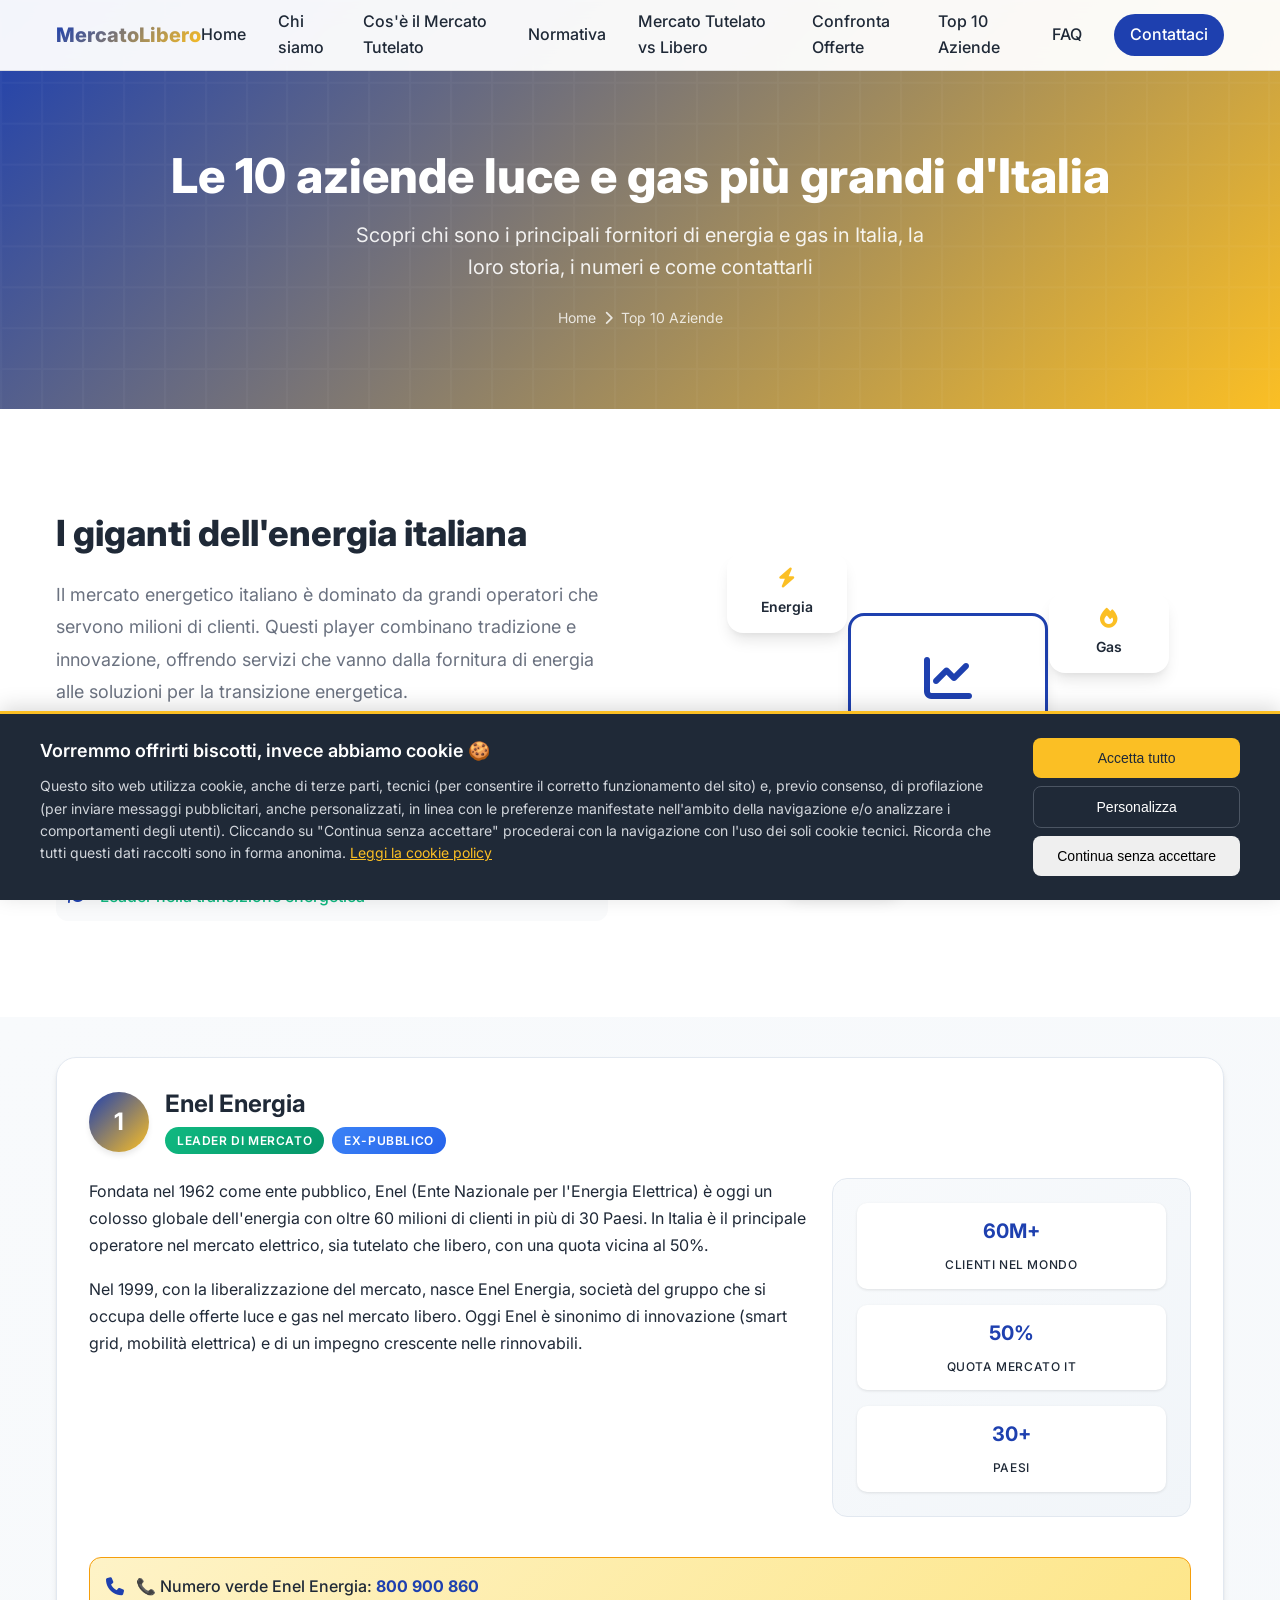
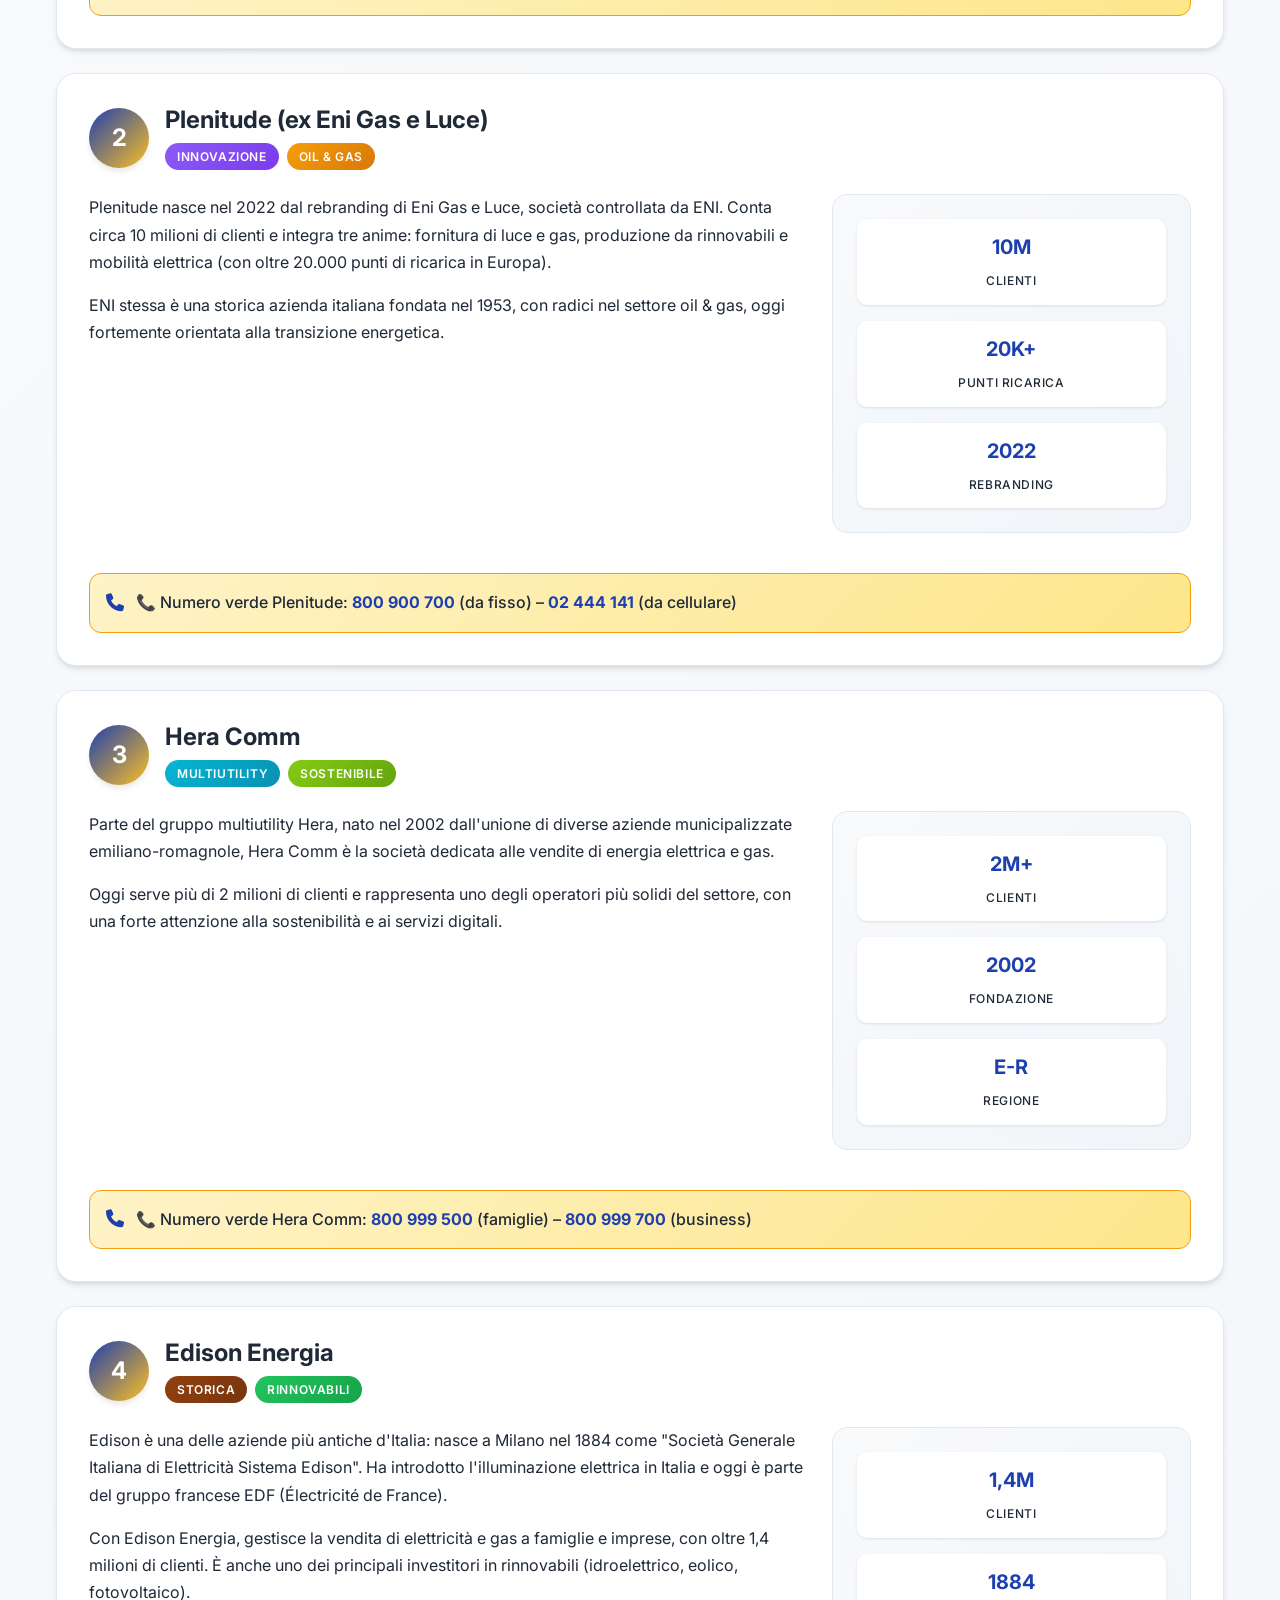
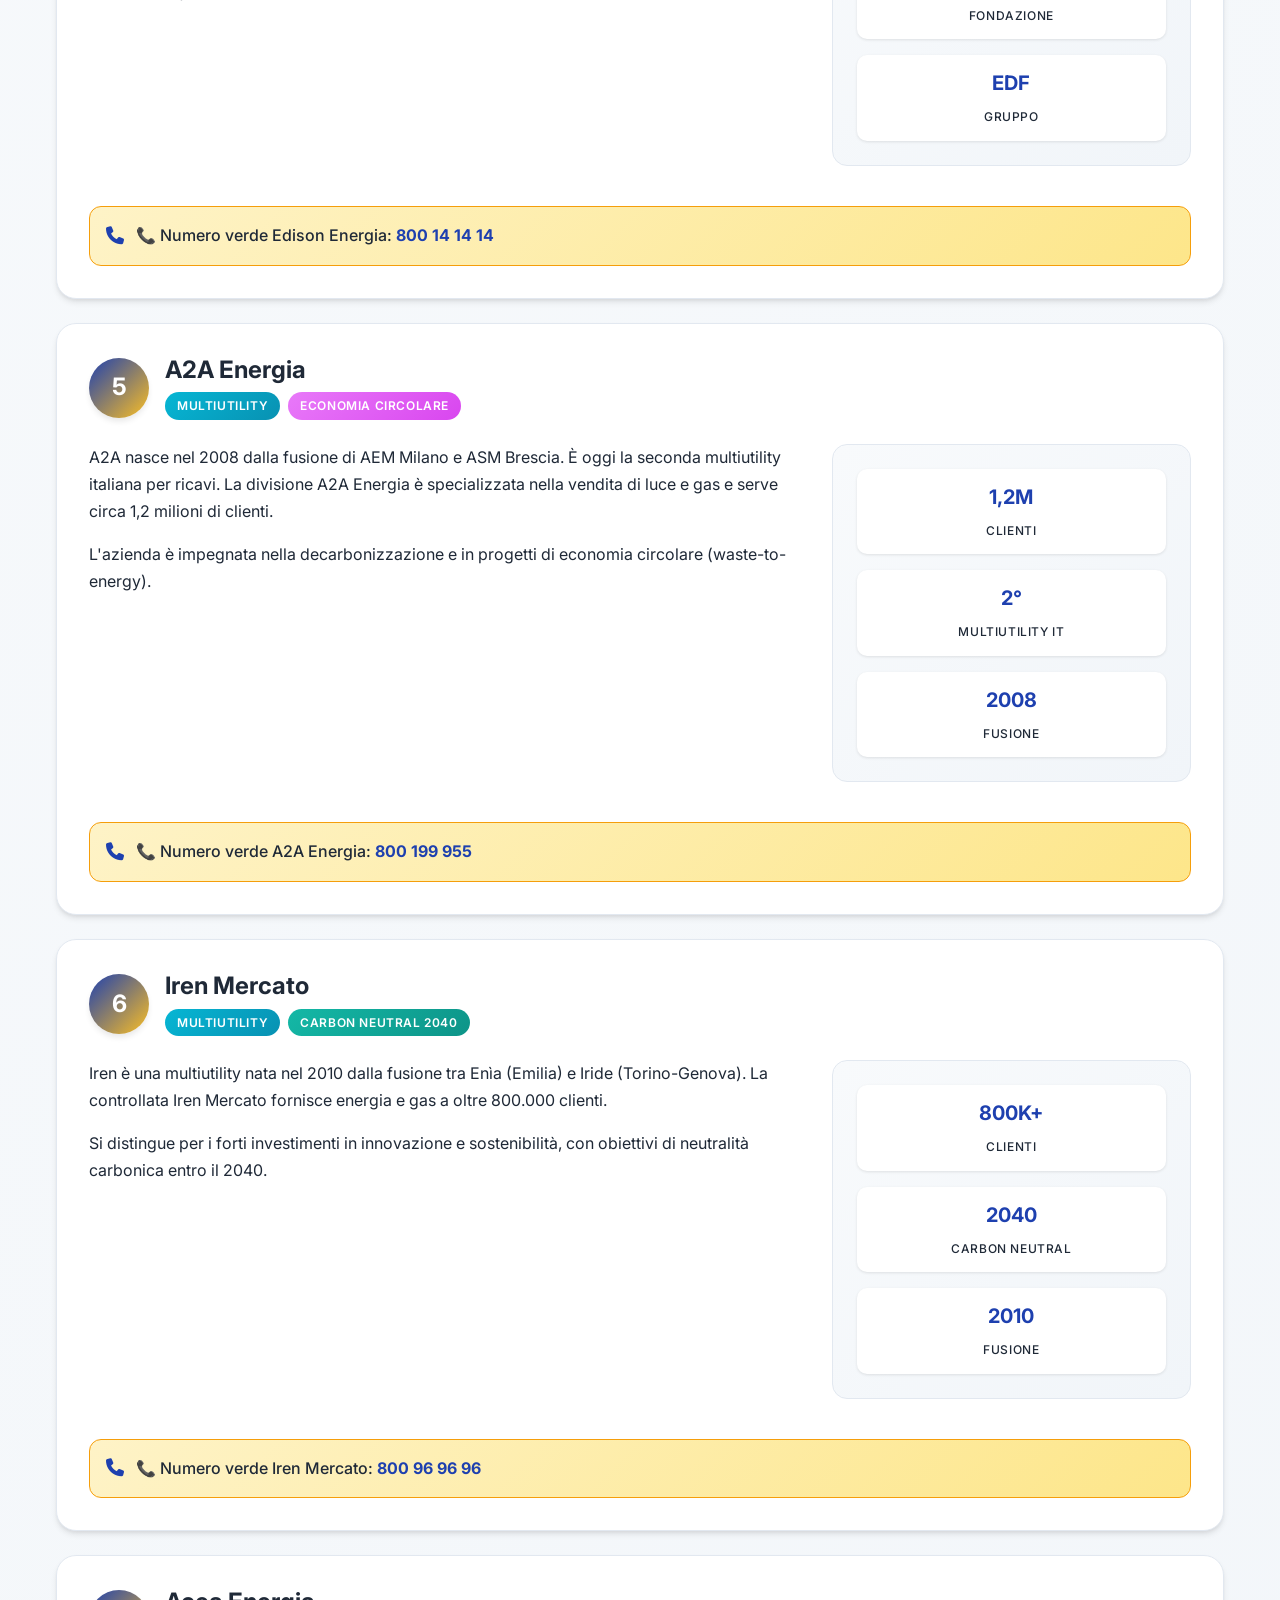
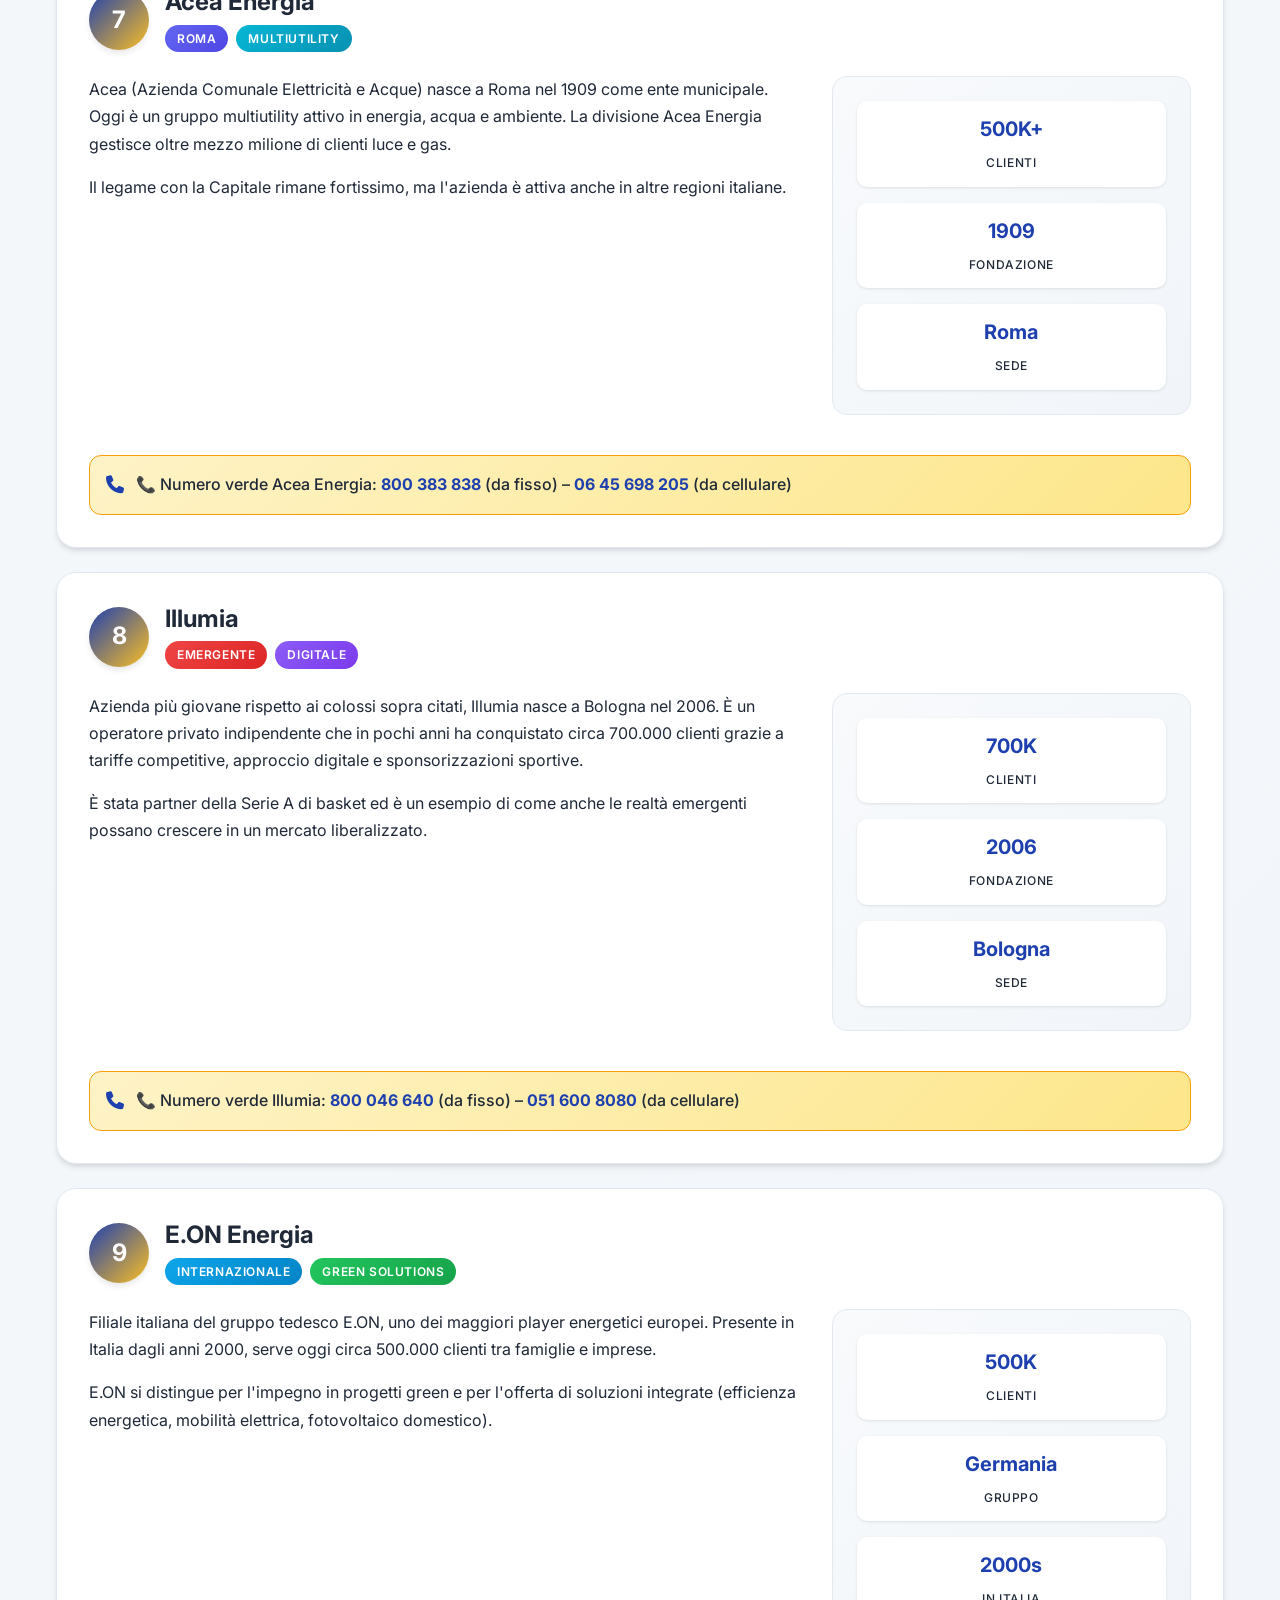
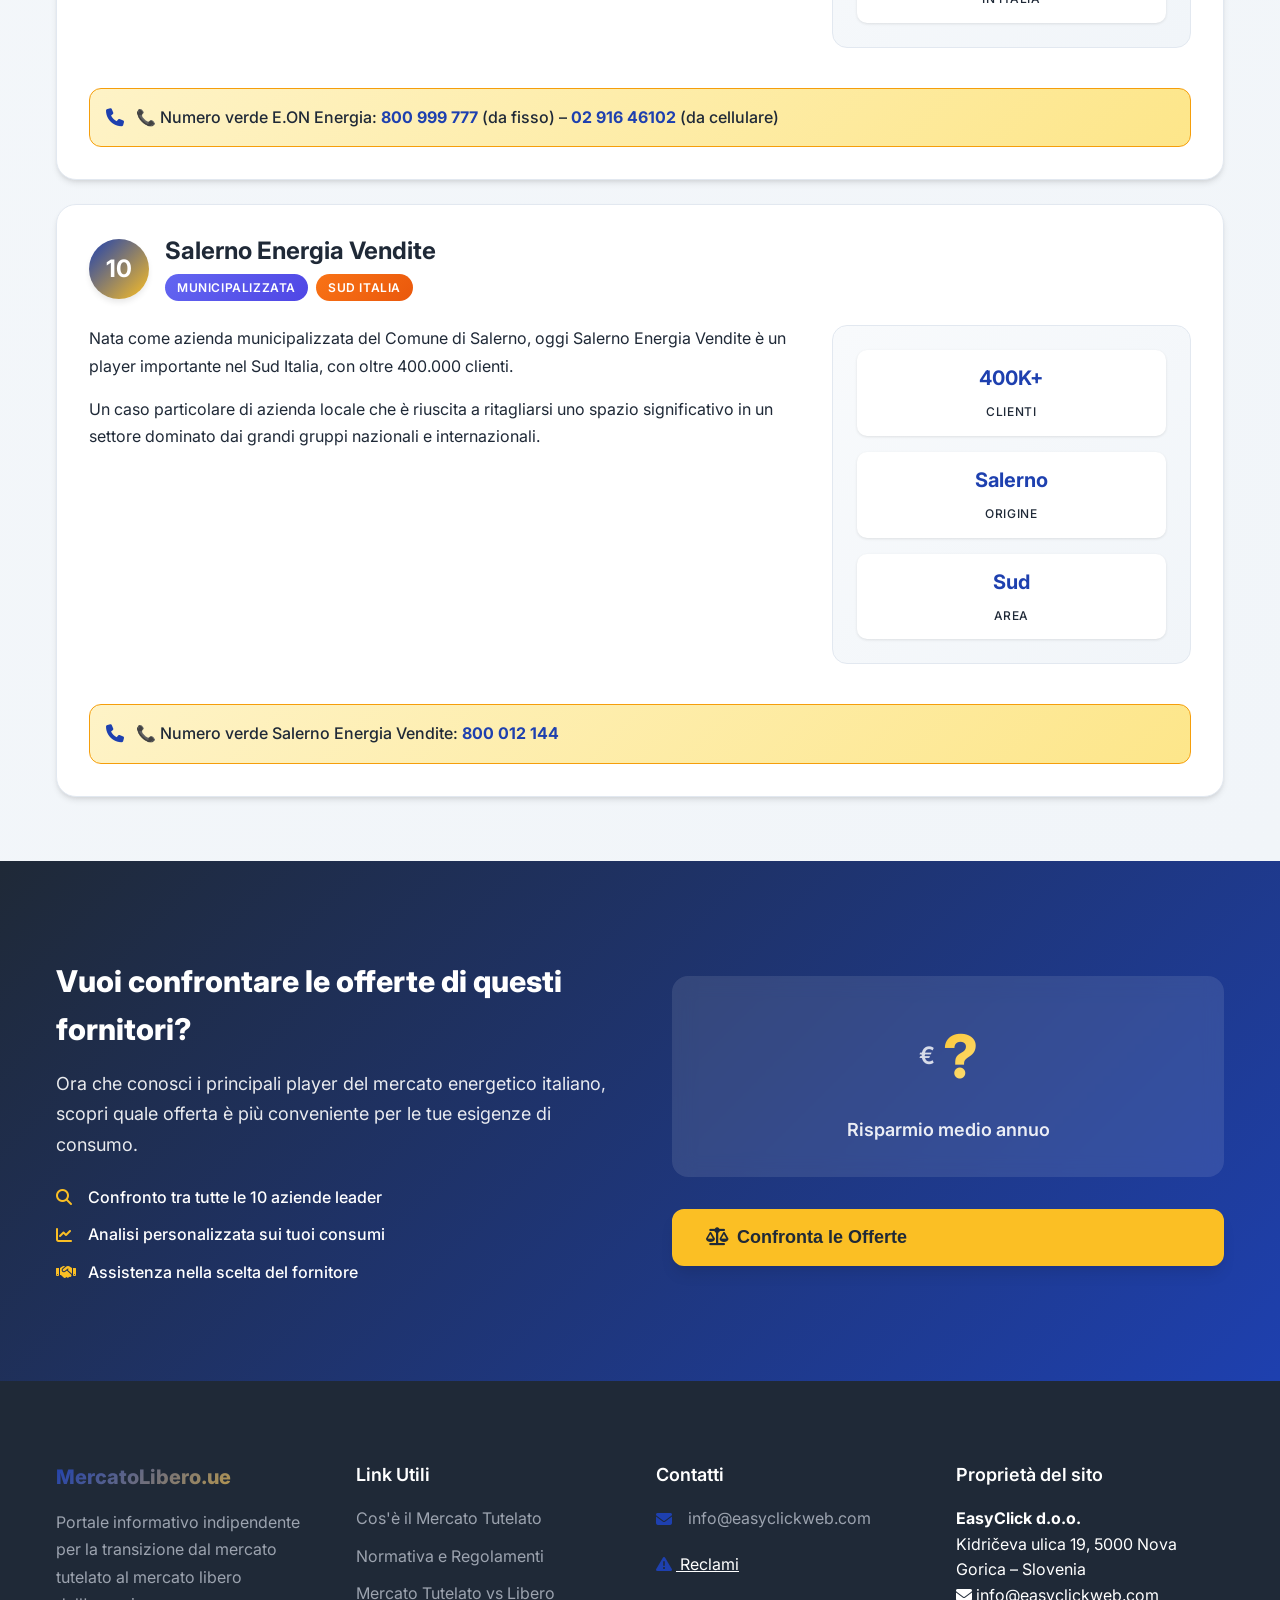
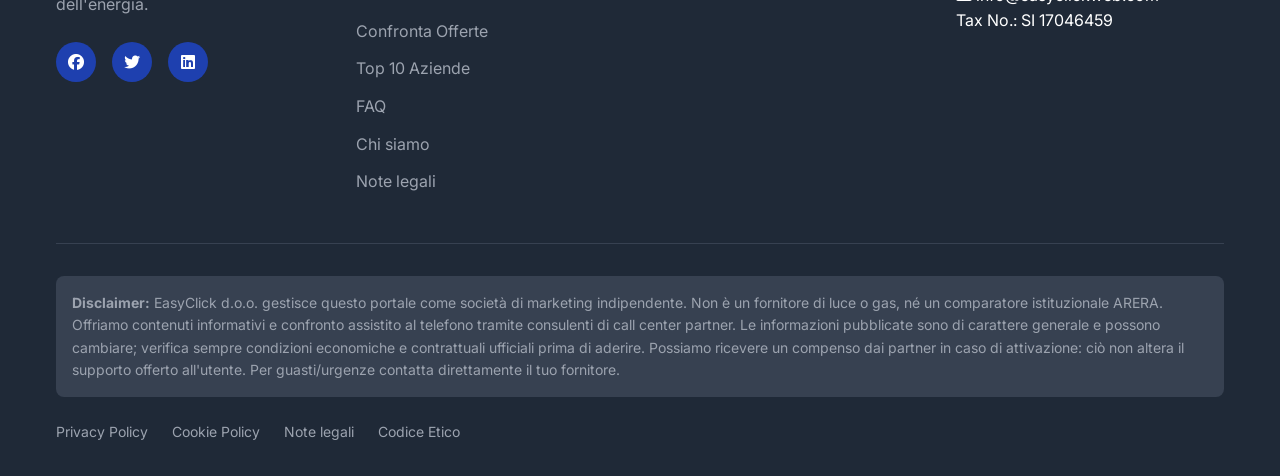
==== aziende-luce-gas.html @ 99088e80 "Brand update: replace 'MercatoTutelato' with 'MercatoLibero' and change domain to .ue; update emails" ====
<!DOCTYPE html>
<html lang="it">
<head>
    <!-- Google tag (gtag.js) -->
    <script async src="https://www.googletagmanager.com/gtag/js?id=G-N847EGJ1N3"></script>
    <script>
      window.dataLayer = window.dataLayer || [];
      function gtag(){dataLayer.push(arguments);}
      gtag('js', new Date());

      gtag('config', 'G-N847EGJ1N3');
    </script>
    <meta charset="UTF-8">
    <meta name="viewport" content="width=device-width, initial-scale=1.0">
    <title>Le 10 aziende luce e gas più grandi d'Italia - Guida completa</title>
    <meta name="description" content="Scopri chi sono i principali fornitori di energia elettrica e gas in Italia: storia, numeri, contatti delle 10 aziende leader del settore energetico.">
    <!-- Open Graph / Twitter -->
    <meta property="og:type" content="website">
    <meta property="og:title" content="Le 10 aziende luce e gas più grandi d'Italia">
    <meta property="og:description" content="Guida completa ai principali fornitori di energia e gas in Italia: storia, numeri e contatti delle aziende leader.">
    <meta property="og:image" content="/img/hero-coppia-tablet.webp">
    <meta name="twitter:card" content="summary_large_image">
    <meta name="twitter:title" content="Le 10 aziende luce e gas più grandi d'Italia">
    <meta name="twitter:description" content="Guida completa ai principali fornitori di energia e gas in Italia: storia, numeri e contatti delle aziende leader.">
    <link rel="stylesheet" href="css/style.css">
    <link rel="stylesheet" href="css/mobile-optimizations.css">
    <link href="https://fonts.googleapis.com/css2?family=Inter:wght@300;400;500;600;700;800&display=swap" rel="stylesheet">
    <link rel="stylesheet" href="https://cdnjs.cloudflare.com/ajax/libs/font-awesome/6.4.0/css/all.min.css">
    <link href="https://unpkg.com/aos@2.3.1/dist/aos.css" rel="stylesheet">
</head>
<body>
    <!-- Navigation -->
    <nav class="navbar">
        <div class="nav-container">
                <div class="nav-logo">
                <a href="index.html">MercatoLibero</a>
            </div>
            <div class="nav-menu" id="navMenu">
                <a href="index.html" class="nav-link">Home</a>
                <a href="chi-siamo.html" class="nav-link">Chi siamo</a>
                <a href="mercato-tutelato.html" class="nav-link">Cos'è il Mercato Tutelato</a>
                <a href="normativa.html" class="nav-link">Normativa</a>
                <a href="confronto.html" class="nav-link">Mercato Tutelato vs Libero</a>
                <a href="#" class="nav-link" onclick="openContactModal('offerte'); return false;">Confronta Offerte</a>
                <a href="aziende-luce-gas.html" class="nav-link active">Top 10 Aziende</a>
                <a href="faq.html" class="nav-link">FAQ</a>
                <a href="#form-analisi" class="nav-link nav-cta">Contattaci</a>
            </div>
            <button class="nav-toggle" id="navToggle" aria-controls="navMenu" aria-expanded="false" aria-label="Apri menu">
                <span class="bar" aria-hidden="true"></span>
                <span class="bar" aria-hidden="true"></span>
                <span class="bar" aria-hidden="true"></span>
            </button>
        </div>
    </nav>

    <!-- Page Header -->
    <section class="page-header">
        <div class="container">
            <div class="page-header-content" data-aos="fade-up">
                <h1 class="page-title">Le 10 aziende luce e gas più grandi d'Italia</h1>
                <p class="page-subtitle">
                    Scopri chi sono i principali fornitori di energia e gas in Italia, la loro storia, i numeri e come contattarli
                </p>
                <div class="breadcrumb">
                    <a href="index.html">Home</a>
                    <i class="fas fa-chevron-right"></i>
                    <span>Top 10 Aziende</span>
                </div>
            </div>
        </div>
    </section>

    <!-- Introduction Section -->
    <section class="intro-section">
        <div class="container">
            <div class="intro-content">
                <div class="intro-text" data-aos="fade-right">
                    <h2 class="section-title">I giganti dell'energia italiana</h2>
                    <p class="intro-description">
                        Il mercato energetico italiano è dominato da grandi operatori che servono milioni di clienti. 
                        Questi player combinano tradizione e innovazione, offrendo servizi che vanno dalla fornitura 
                        di energia alle soluzioni per la transizione energetica.
                    </p>
                    <div class="intro-highlights">
                        <div class="highlight-item">
                            <i class="fas fa-users"></i>
                            <span>Oltre 100 milioni di clienti serviti</span>
                        </div>
                        <div class="highlight-item">
                            <i class="fas fa-building"></i>
                            <span>Da storiche municipalizzate a multinazionali</span>
                        </div>
                        <div class="highlight-item">
                            <i class="fas fa-leaf"></i>
                            <span>Leader nella transizione energetica</span>
                        </div>
                    </div>
                </div>
                <div class="intro-visual" data-aos="fade-left">
                    <div class="visual-card main-card">
                        <i class="fas fa-chart-line"></i>
                        <h3>Top 10 Fornitori</h3>
                        <p>Mercato Energetico Italiano</p>
                    </div>
                    <div class="visual-card floating-card-1">
                        <i class="fas fa-bolt"></i>
                        <span>Energia</span>
                    </div>
                    <div class="visual-card floating-card-2">
                        <i class="fas fa-fire"></i>
                        <span>Gas</span>
                    </div>
                    <div class="visual-card floating-card-3">
                        <i class="fas fa-globe"></i>
                        <span>Italia</span>
                    </div>
                </div>
            </div>
        </div>
    </section>

    <!-- Companies Section -->
    <section class="companies-section">
        <div class="container">
            <!-- Company 1: Enel Energia -->
            <div class="company-card" data-aos="fade-up" data-aos-delay="100">
                <div class="company-header">
                    <div class="company-rank">1</div>
                    <div class="company-info">
                        <h3 class="company-name">Enel Energia</h3>
                        <div class="company-badges">
                            <span class="badge badge-leader">Leader di Mercato</span>
                            <span class="badge badge-public">Ex-Pubblico</span>
                        </div>
                    </div>
                </div>
                <div class="company-content">
                    <div class="company-description">
                        <p>
                            Fondata nel 1962 come ente pubblico, Enel (Ente Nazionale per l'Energia Elettrica) è oggi un colosso globale dell'energia con oltre 60 milioni di clienti in più di 30 Paesi. In Italia è il principale operatore nel mercato elettrico, sia tutelato che libero, con una quota vicina al 50%.
                        </p>
                        <p>
                            Nel 1999, con la liberalizzazione del mercato, nasce Enel Energia, società del gruppo che si occupa delle offerte luce e gas nel mercato libero. Oggi Enel è sinonimo di innovazione (smart grid, mobilità elettrica) e di un impegno crescente nelle rinnovabili.
                        </p>
                    </div>
                    <div class="company-stats">
                        <div class="stat-item">
                            <span class="stat-number">60M+</span>
                            <span class="stat-label">Clienti nel mondo</span>
                        </div>
                        <div class="stat-item">
                            <span class="stat-number">50%</span>
                            <span class="stat-label">Quota mercato IT</span>
                        </div>
                        <div class="stat-item">
                            <span class="stat-number">30+</span>
                            <span class="stat-label">Paesi</span>
                        </div>
                    </div>
                    <div class="company-contact">
                        <i class="fas fa-phone"></i>
                        <span>📞 Numero verde Enel Energia: <strong>800 900 860</strong></span>
                    </div>
                </div>
            </div>

            <!-- Company 2: Plenitude -->
            <div class="company-card" data-aos="fade-up" data-aos-delay="200">
                <div class="company-header">
                    <div class="company-rank">2</div>
                    <div class="company-info">
                        <h3 class="company-name">Plenitude (ex Eni Gas e Luce)</h3>
                        <div class="company-badges">
                            <span class="badge badge-innovation">Innovazione</span>
                            <span class="badge badge-energy">Oil & Gas</span>
                        </div>
                    </div>
                </div>
                <div class="company-content">
                    <div class="company-description">
                        <p>
                            Plenitude nasce nel 2022 dal rebranding di Eni Gas e Luce, società controllata da ENI. Conta circa 10 milioni di clienti e integra tre anime: fornitura di luce e gas, produzione da rinnovabili e mobilità elettrica (con oltre 20.000 punti di ricarica in Europa).
                        </p>
                        <p>
                            ENI stessa è una storica azienda italiana fondata nel 1953, con radici nel settore oil & gas, oggi fortemente orientata alla transizione energetica.
                        </p>
                    </div>
                    <div class="company-stats">
                        <div class="stat-item">
                            <span class="stat-number">10M</span>
                            <span class="stat-label">Clienti</span>
                        </div>
                        <div class="stat-item">
                            <span class="stat-number">20K+</span>
                            <span class="stat-label">Punti ricarica</span>
                        </div>
                        <div class="stat-item">
                            <span class="stat-number">2022</span>
                            <span class="stat-label">Rebranding</span>
                        </div>
                    </div>
                    <div class="company-contact">
                        <i class="fas fa-phone"></i>
                        <span>📞 Numero verde Plenitude: <strong>800 900 700</strong> (da fisso) – <strong>02 444 141</strong> (da cellulare)</span>
                    </div>
                </div>
            </div>

            <!-- Company 3: Hera Comm -->
            <div class="company-card" data-aos="fade-up" data-aos-delay="300">
                <div class="company-header">
                    <div class="company-rank">3</div>
                    <div class="company-info">
                        <h3 class="company-name">Hera Comm</h3>
                        <div class="company-badges">
                            <span class="badge badge-multiutility">Multiutility</span>
                            <span class="badge badge-sustainable">Sostenibile</span>
                        </div>
                    </div>
                </div>
                <div class="company-content">
                    <div class="company-description">
                        <p>
                            Parte del gruppo multiutility Hera, nato nel 2002 dall'unione di diverse aziende municipalizzate emiliano-romagnole, Hera Comm è la società dedicata alle vendite di energia elettrica e gas.
                        </p>
                        <p>
                            Oggi serve più di 2 milioni di clienti e rappresenta uno degli operatori più solidi del settore, con una forte attenzione alla sostenibilità e ai servizi digitali.
                        </p>
                    </div>
                    <div class="company-stats">
                        <div class="stat-item">
                            <span class="stat-number">2M+</span>
                            <span class="stat-label">Clienti</span>
                        </div>
                        <div class="stat-item">
                            <span class="stat-number">2002</span>
                            <span class="stat-label">Fondazione</span>
                        </div>
                        <div class="stat-item">
                            <span class="stat-number">E-R</span>
                            <span class="stat-label">Regione</span>
                        </div>
                    </div>
                    <div class="company-contact">
                        <i class="fas fa-phone"></i>
                        <span>📞 Numero verde Hera Comm: <strong>800 999 500</strong> (famiglie) – <strong>800 999 700</strong> (business)</span>
                    </div>
                </div>
            </div>

            <!-- Company 4: Edison Energia -->
            <div class="company-card" data-aos="fade-up" data-aos-delay="400">
                <div class="company-header">
                    <div class="company-rank">4</div>
                    <div class="company-info">
                        <h3 class="company-name">Edison Energia</h3>
                        <div class="company-badges">
                            <span class="badge badge-historic">Storica</span>
                            <span class="badge badge-renewables">Rinnovabili</span>
                        </div>
                    </div>
                </div>
                <div class="company-content">
                    <div class="company-description">
                        <p>
                            Edison è una delle aziende più antiche d'Italia: nasce a Milano nel 1884 come "Società Generale Italiana di Elettricità Sistema Edison". Ha introdotto l'illuminazione elettrica in Italia e oggi è parte del gruppo francese EDF (Électricité de France).
                        </p>
                        <p>
                            Con Edison Energia, gestisce la vendita di elettricità e gas a famiglie e imprese, con oltre 1,4 milioni di clienti. È anche uno dei principali investitori in rinnovabili (idroelettrico, eolico, fotovoltaico).
                        </p>
                    </div>
                    <div class="company-stats">
                        <div class="stat-item">
                            <span class="stat-number">1,4M</span>
                            <span class="stat-label">Clienti</span>
                        </div>
                        <div class="stat-item">
                            <span class="stat-number">1884</span>
                            <span class="stat-label">Fondazione</span>
                        </div>
                        <div class="stat-item">
                            <span class="stat-number">EDF</span>
                            <span class="stat-label">Gruppo</span>
                        </div>
                    </div>
                    <div class="company-contact">
                        <i class="fas fa-phone"></i>
                        <span>📞 Numero verde Edison Energia: <strong>800 14 14 14</strong></span>
                    </div>
                </div>
            </div>

            <!-- Company 5: A2A Energia -->
            <div class="company-card" data-aos="fade-up" data-aos-delay="500">
                <div class="company-header">
                    <div class="company-rank">5</div>
                    <div class="company-info">
                        <h3 class="company-name">A2A Energia</h3>
                        <div class="company-badges">
                            <span class="badge badge-multiutility">Multiutility</span>
                            <span class="badge badge-circular">Economia Circolare</span>
                        </div>
                    </div>
                </div>
                <div class="company-content">
                    <div class="company-description">
                        <p>
                            A2A nasce nel 2008 dalla fusione di AEM Milano e ASM Brescia. È oggi la seconda multiutility italiana per ricavi. La divisione A2A Energia è specializzata nella vendita di luce e gas e serve circa 1,2 milioni di clienti.
                        </p>
                        <p>
                            L'azienda è impegnata nella decarbonizzazione e in progetti di economia circolare (waste-to-energy).
                        </p>
                    </div>
                    <div class="company-stats">
                        <div class="stat-item">
                            <span class="stat-number">1,2M</span>
                            <span class="stat-label">Clienti</span>
                        </div>
                        <div class="stat-item">
                            <span class="stat-number">2°</span>
                            <span class="stat-label">Multiutility IT</span>
                        </div>
                        <div class="stat-item">
                            <span class="stat-number">2008</span>
                            <span class="stat-label">Fusione</span>
                        </div>
                    </div>
                    <div class="company-contact">
                        <i class="fas fa-phone"></i>
                        <span>📞 Numero verde A2A Energia: <strong>800 199 955</strong></span>
                    </div>
                </div>
            </div>

            <!-- Company 6: Iren Mercato -->
            <div class="company-card" data-aos="fade-up" data-aos-delay="600">
                <div class="company-header">
                    <div class="company-rank">6</div>
                    <div class="company-info">
                        <h3 class="company-name">Iren Mercato</h3>
                        <div class="company-badges">
                            <span class="badge badge-multiutility">Multiutility</span>
                            <span class="badge badge-carbon-neutral">Carbon Neutral 2040</span>
                        </div>
                    </div>
                </div>
                <div class="company-content">
                    <div class="company-description">
                        <p>
                            Iren è una multiutility nata nel 2010 dalla fusione tra Enìa (Emilia) e Iride (Torino-Genova). La controllata Iren Mercato fornisce energia e gas a oltre 800.000 clienti.
                        </p>
                        <p>
                            Si distingue per i forti investimenti in innovazione e sostenibilità, con obiettivi di neutralità carbonica entro il 2040.
                        </p>
                    </div>
                    <div class="company-stats">
                        <div class="stat-item">
                            <span class="stat-number">800K+</span>
                            <span class="stat-label">Clienti</span>
                        </div>
                        <div class="stat-item">
                            <span class="stat-number">2040</span>
                            <span class="stat-label">Carbon Neutral</span>
                        </div>
                        <div class="stat-item">
                            <span class="stat-number">2010</span>
                            <span class="stat-label">Fusione</span>
                        </div>
                    </div>
                    <div class="company-contact">
                        <i class="fas fa-phone"></i>
                        <span>📞 Numero verde Iren Mercato: <strong>800 96 96 96</strong></span>
                    </div>
                </div>
            </div>

            <!-- Company 7: Acea Energia -->
            <div class="company-card" data-aos="fade-up" data-aos-delay="700">
                <div class="company-header">
                    <div class="company-rank">7</div>
                    <div class="company-info">
                        <h3 class="company-name">Acea Energia</h3>
                        <div class="company-badges">
                            <span class="badge badge-municipal">Roma</span>
                            <span class="badge badge-multiutility">Multiutility</span>
                        </div>
                    </div>
                </div>
                <div class="company-content">
                    <div class="company-description">
                        <p>
                            Acea (Azienda Comunale Elettricità e Acque) nasce a Roma nel 1909 come ente municipale. Oggi è un gruppo multiutility attivo in energia, acqua e ambiente. La divisione Acea Energia gestisce oltre mezzo milione di clienti luce e gas.
                        </p>
                        <p>
                            Il legame con la Capitale rimane fortissimo, ma l'azienda è attiva anche in altre regioni italiane.
                        </p>
                    </div>
                    <div class="company-stats">
                        <div class="stat-item">
                            <span class="stat-number">500K+</span>
                            <span class="stat-label">Clienti</span>
                        </div>
                        <div class="stat-item">
                            <span class="stat-number">1909</span>
                            <span class="stat-label">Fondazione</span>
                        </div>
                        <div class="stat-item">
                            <span class="stat-number">Roma</span>
                            <span class="stat-label">Sede</span>
                        </div>
                    </div>
                    <div class="company-contact">
                        <i class="fas fa-phone"></i>
                        <span>📞 Numero verde Acea Energia: <strong>800 383 838</strong> (da fisso) – <strong>06 45 698 205</strong> (da cellulare)</span>
                    </div>
                </div>
            </div>

            <!-- Company 8: Illumia -->
            <div class="company-card" data-aos="fade-up" data-aos-delay="800">
                <div class="company-header">
                    <div class="company-rank">8</div>
                    <div class="company-info">
                        <h3 class="company-name">Illumia</h3>
                        <div class="company-badges">
                            <span class="badge badge-emerging">Emergente</span>
                            <span class="badge badge-digital">Digitale</span>
                        </div>
                    </div>
                </div>
                <div class="company-content">
                    <div class="company-description">
                        <p>
                            Azienda più giovane rispetto ai colossi sopra citati, Illumia nasce a Bologna nel 2006. È un operatore privato indipendente che in pochi anni ha conquistato circa 700.000 clienti grazie a tariffe competitive, approccio digitale e sponsorizzazioni sportive.
                        </p>
                        <p>
                            È stata partner della Serie A di basket ed è un esempio di come anche le realtà emergenti possano crescere in un mercato liberalizzato.
                        </p>
                    </div>
                    <div class="company-stats">
                        <div class="stat-item">
                            <span class="stat-number">700K</span>
                            <span class="stat-label">Clienti</span>
                        </div>
                        <div class="stat-item">
                            <span class="stat-number">2006</span>
                            <span class="stat-label">Fondazione</span>
                        </div>
                        <div class="stat-item">
                            <span class="stat-number">Bologna</span>
                            <span class="stat-label">Sede</span>
                        </div>
                    </div>
                    <div class="company-contact">
                        <i class="fas fa-phone"></i>
                        <span>📞 Numero verde Illumia: <strong>800 046 640</strong> (da fisso) – <strong>051 600 8080</strong> (da cellulare)</span>
                    </div>
                </div>
            </div>

            <!-- Company 9: E.ON Energia -->
            <div class="company-card" data-aos="fade-up" data-aos-delay="900">
                <div class="company-header">
                    <div class="company-rank">9</div>
                    <div class="company-info">
                        <h3 class="company-name">E.ON Energia</h3>
                        <div class="company-badges">
                            <span class="badge badge-international">Internazionale</span>
                            <span class="badge badge-green">Green Solutions</span>
                        </div>
                    </div>
                </div>
                <div class="company-content">
                    <div class="company-description">
                        <p>
                            Filiale italiana del gruppo tedesco E.ON, uno dei maggiori player energetici europei. Presente in Italia dagli anni 2000, serve oggi circa 500.000 clienti tra famiglie e imprese.
                        </p>
                        <p>
                            E.ON si distingue per l'impegno in progetti green e per l'offerta di soluzioni integrate (efficienza energetica, mobilità elettrica, fotovoltaico domestico).
                        </p>
                    </div>
                    <div class="company-stats">
                        <div class="stat-item">
                            <span class="stat-number">500K</span>
                            <span class="stat-label">Clienti</span>
                        </div>
                        <div class="stat-item">
                            <span class="stat-number">Germania</span>
                            <span class="stat-label">Gruppo</span>
                        </div>
                        <div class="stat-item">
                            <span class="stat-number">2000s</span>
                            <span class="stat-label">In Italia</span>
                        </div>
                    </div>
                    <div class="company-contact">
                        <i class="fas fa-phone"></i>
                        <span>📞 Numero verde E.ON Energia: <strong>800 999 777</strong> (da fisso) – <strong>02 916 46102</strong> (da cellulare)</span>
                    </div>
                </div>
            </div>

            <!-- Company 10: Salerno Energia Vendite -->
            <div class="company-card" data-aos="fade-up" data-aos-delay="1000">
                <div class="company-header">
                    <div class="company-rank">10</div>
                    <div class="company-info">
                        <h3 class="company-name">Salerno Energia Vendite</h3>
                        <div class="company-badges">
                            <span class="badge badge-municipal">Municipalizzata</span>
                            <span class="badge badge-south">Sud Italia</span>
                        </div>
                    </div>
                </div>
                <div class="company-content">
                    <div class="company-description">
                        <p>
                            Nata come azienda municipalizzata del Comune di Salerno, oggi Salerno Energia Vendite è un player importante nel Sud Italia, con oltre 400.000 clienti.
                        </p>
                        <p>
                            Un caso particolare di azienda locale che è riuscita a ritagliarsi uno spazio significativo in un settore dominato dai grandi gruppi nazionali e internazionali.
                        </p>
                    </div>
                    <div class="company-stats">
                        <div class="stat-item">
                            <span class="stat-number">400K+</span>
                            <span class="stat-label">Clienti</span>
                        </div>
                        <div class="stat-item">
                            <span class="stat-number">Salerno</span>
                            <span class="stat-label">Origine</span>
                        </div>
                        <div class="stat-item">
                            <span class="stat-number">Sud</span>
                            <span class="stat-label">Area</span>
                        </div>
                    </div>
                    <div class="company-contact">
                        <i class="fas fa-phone"></i>
                        <span>📞 Numero verde Salerno Energia Vendite: <strong>800 012 144</strong></span>
                    </div>
                </div>
            </div>
        </div>
    </section>

    <!-- Calculator Teaser -->
    <section class="calculator-teaser">
        <div class="container">
            <div class="teaser-content" data-aos="fade-up">
                <div class="teaser-text">
                    <h2>Vuoi confrontare le offerte di questi fornitori?</h2>
                    <p>
                        Ora che conosci i principali player del mercato energetico italiano, 
                        scopri quale offerta è più conveniente per le tue esigenze di consumo.
                    </p>
                    <ul class="teaser-features">
                        <li><i class="fas fa-search"></i> Confronto tra tutte le 10 aziende leader</li>
                        <li><i class="fas fa-chart-line"></i> Analisi personalizzata sui tuoi consumi</li>
                        <li><i class="fas fa-handshake"></i> Assistenza nella scelta del fornitore</li>
                    </ul>
                </div>
                <div class="teaser-action">
                    <div class="savings-preview">
                        <div class="savings-amount">
                            <span class="currency">€</span>
                            <span class="amount" data-count="400">?</span>
                        </div>
                        <span class="savings-label">Risparmio medio annuo</span>
                    </div>
                    <button type="button" class="btn btn-primary btn-large" onclick="openContactModal('offerte')">
                        <i class="fas fa-balance-scale"></i>
                        Confronta le Offerte
                    </button>
                </div>
            </div>
        </div>
    </section>

    <!-- Footer -->
    <footer class="footer" id="contatti">
        <div class="container">
            <div class="footer-content">
                <div class="footer-section">
                    <h3 class="footer-title">MercatoLibero.ue</h3>
                    <p class="footer-description">
                        Portale informativo indipendente per la transizione dal mercato tutelato al mercato libero dell'energia.
                    </p>
                    <div class="footer-social">
                        <a href="#" class="social-link"><i class="fab fa-facebook"></i></a>
                        <a href="#" class="social-link"><i class="fab fa-twitter"></i></a>
                        <a href="#" class="social-link"><i class="fab fa-linkedin"></i></a>
                    </div>
                </div>

                <div class="footer-section">
                    <h4 class="footer-subtitle">Link Utili</h4>
                    <ul class="footer-links">
                        <li><a href="mercato-tutelato.html">Cos'è il Mercato Tutelato</a></li>
                        <li><a href="normativa.html">Normativa e Regolamenti</a></li>
                        <li><a href="confronto.html">Mercato Tutelato vs Libero</a></li>
                        <li><a href="#" onclick="openContactModal('offerte'); return false;">Confronta Offerte</a></li>
                        <li><a href="aziende-luce-gas.html">Top 10 Aziende</a></li>
                        <li><a href="faq.html">FAQ</a></li>
                        <li><a href="chi-siamo.html">Chi siamo</a></li>
                        <li><a href="note-legali.html">Note legali</a></li>
                    </ul>
                </div>

                <div class="footer-section">
                    <h4 class="footer-subtitle">Contatti</h4>
                    <div class="footer-contact">
                        <p><i class="fas fa-envelope"></i> info@easyclickweb.com</p>
                    </div>
                    <div class="footer-contact" style="margin-top: 20px;">
                        <p><a href="mailto:reclami@easyclickweb.com" style="color: #fff; text-decoration: underline;"><i class="fas fa-exclamation-triangle"></i> Reclami</a></p>
                    </div>
                </div>

                <div class="footer-section">
                    <h4 class="footer-subtitle">Proprietà del sito</h4>
                    <div class="footer-company">
                        <p><strong>EasyClick d.o.o.</strong></p>
                        <p>Kidričeva ulica 19, 5000 Nova Gorica – Slovenia</p>
                        <p><i class="fas fa-envelope"></i> info@easyclickweb.com</p>
                        <p>Tax No.: SI 17046459</p>
                    </div>
                </div>
            </div>

            <div class="footer-bottom">
                <div class="footer-disclaimer">
                    <p>
                        <strong>Disclaimer:</strong> EasyClick d.o.o. gestisce questo portale come società di marketing indipendente. Non è un fornitore di luce o gas, né un comparatore istituzionale ARERA. Offriamo contenuti informativi e confronto assistito al telefono tramite consulenti di call center partner. Le informazioni pubblicate sono di carattere generale e possono cambiare; verifica sempre condizioni economiche e contrattuali ufficiali prima di aderire. Possiamo ricevere un compenso dai partner in caso di attivazione: ciò non altera il supporto offerto all'utente. Per guasti/urgenze contatta direttamente il tuo fornitore.
                    </p>
                </div>
                <div class="footer-legal">
                    <div class="legal-links">
                        <a href="privacy-policy.html">Privacy Policy</a>
                        <a href="cookie-policy.html">Cookie Policy</a>
                        <a href="note-legali.html">Note legali</a>
                        <a href="codice-etico.html">Codice Etico</a>
                    </div>
                </div>
            </div>
        </div>
    </footer>

    <!-- Contact Form Modal -->
    <div id="contactModal" class="modal">
        <div class="modal-content">
            <div class="modal-header">
                <h2>Compila i tuoi dati</h2>
                <span class="close" onclick="closeContactModal()">&times;</span>
            </div>
            <div class="modal-body">
                <div id="zf_div_8mZJf0m746aDrQc_lAt2QRL8i-AorA6-W7D1j3oLAGY">
                </div>
                <script type="text/javascript">
                (function() {
                try{
                var f = document.createElement("iframe");

                var ifrmSrc = 'https://forms.zohopublic.eu/easyclickstoritvedoo1/form/Contatti/formperma/8mZJf0m746aDrQc_lAt2QRL8i-AorA6-W7D1j3oLAGY?zf_rszfm=1';


                        try{
                if ( typeof ZFAdvLead != "undefined" && typeof zfutm_zfAdvLead != "undefined" ) {
                for( var prmIdx = 0 ; prmIdx < ZFAdvLead.utmPNameArr.length ; prmIdx ++ ) {
                    var utmPm = ZFAdvLead.utmPNameArr[ prmIdx ];
                    utmPm = ( ZFAdvLead.isSameDomian && ( ZFAdvLead.utmcustPNameArr.indexOf(utmPm) == -1 ) ) ? "zf_" + utmPm : utmPm;
                    var utmVal = zfutm_zfAdvLead.zfautm_gC_enc( ZFAdvLead.utmPNameArr[ prmIdx ] );
                    if ( typeof utmVal !== "undefined" ) {
                      if ( utmVal != "" ) {
                        if(ifrmSrc.indexOf('?') > 0){
                             ifrmSrc = ifrmSrc+'&'+utmPm+'='+utmVal;
                        }else{
                            ifrmSrc = ifrmSrc+'?'+utmPm+'='+utmVal;
                        }
                      }
                    }
                }
                }
                if ( typeof ZFLead !== "undefined" && typeof zfutm_zfLead !== "undefined" ) {
                for( var prmIdx = 0 ; prmIdx < ZFLead.utmPNameArr.length ; prmIdx ++ ) {
                        var utmPm = ZFLead.utmPNameArr[ prmIdx ];
                        var utmVal = zfutm_zfLead.zfutm_gC_enc( ZFLead.utmPNameArr[ prmIdx ] );
                        if ( typeof utmVal !== "undefined" ) {
                          if ( utmVal != "" ){
                            if(ifrmSrc.indexOf('?') > 0){
                              ifrmSrc = ifrmSrc+'&'+utmPm+'='+utmVal;//No I18N
                            }else{
                              ifrmSrc = ifrmSrc+'?'+utmPm+'='+utmVal;//No I18N
                            }
                          }
                        }
                      }
                }
                }catch(e){}

                f.src = ifrmSrc;
                f.style.border="none";
                f.style.height="1341px";
                f.style.width="90%";
                f.style.transition="all 0.5s ease";
                f.setAttribute("aria-label", 'Contatti');

                var d = document.getElementById("zf_div_8mZJf0m746aDrQc_lAt2QRL8i-AorA6-W7D1j3oLAGY");
                d.appendChild(f);
                window.addEventListener('message', function (){
                var evntData = event.data;
                if( evntData && evntData.constructor == String ){
                var zf_ifrm_data = evntData.split("|");
                if ( zf_ifrm_data.length == 2 || zf_ifrm_data.length == 3 ) {
                var zf_perma = zf_ifrm_data[0];
                var zf_ifrm_ht_nw = ( parseInt(zf_ifrm_data[1], 10) + 15 ) + "px";
                var iframe = document.getElementById("zf_div_8mZJf0m746aDrQc_lAt2QRL8i-AorA6-W7D1j3oLAGY").getElementsByTagName("iframe")[0];
                if ( (iframe.src).indexOf('formperma') > 0 && (iframe.src).indexOf(zf_perma) > 0 ) {
                var prevIframeHeight = iframe.style.height;
                var zf_tout = false;
                if( zf_ifrm_data.length == 3 ) {
                    iframe.scrollIntoView();
                    zf_tout = true;
                }

                if ( prevIframeHeight != zf_ifrm_ht_nw ) {
                if( zf_tout ) {
                    setTimeout(function(){
                        iframe.style.height = zf_ifrm_ht_nw;
                    },500);
                } else {
                    iframe.style.height = zf_ifrm_ht_nw;
                }
                }
                }
                }
                }
                }, false);
                    }catch(e){}
                })();
                </script>
            </div>
        </div>
    </div>

    <!-- Cookie Banner -->
    <div id="cookieBanner" class="cookie-banner" style="display: none;">
        <div class="cookie-banner-content">
            <div class="cookie-banner-text">
                <h3>Vorremmo offrirti biscotti, invece abbiamo cookie 🍪</h3>
                <p>
                    Questo sito web utilizza cookie, anche di terze parti, 
                    tecnici (per consentire il corretto funzionamento del 
                    sito) e, previo consenso, di profilazione (per inviare 
                    messaggi pubblicitari, anche personalizzati, in linea con 
                    le preferenze manifestate nell'ambito della navigazione 
                    e/o analizzare i comportamenti degli utenti). Cliccando 
                    su "Continua senza accettare" procederai con la 
                    navigazione con l'uso dei soli cookie tecnici. Ricorda 
                    che tutti questi dati raccolti sono in forma anonima. 
                    <a href="cookie-policy.html">Leggi la cookie policy</a>
                </p>
            </div>
            <div class="cookie-banner-buttons">
                <button type="button" class="cookie-btn cookie-btn-accept" onclick="acceptAllCookies()">
                    Accetta tutto
                </button>
                <button type="button" class="cookie-btn cookie-btn-settings" onclick="openCookieSettings()">
                    Personalizza
                </button>
                <button type="button" class="cookie-btn cookie-btn-reject" onclick="rejectAllCookies()">
                    Continua senza accettare
                </button>
            </div>
        </div>
    </div>

    <!-- Cookie Settings Modal -->
    <div id="cookieSettingsModal" class="modal">
        <div class="modal-content">
            <div class="modal-header">
                <h2>Impostazioni Cookie</h2>
                <span class="close" onclick="closeCookieSettings()">&times;</span>
            </div>
            <div class="modal-body">
                <div class="cookie-category">
                    <div class="cookie-category-header">
                        <h3>Cookie Tecnici</h3>
                        <label class="switch">
                            <input type="checkbox" checked disabled>
                            <span class="slider"></span>
                        </label>
                    </div>
                    <p>Necessari per il funzionamento del sito</p>
                </div>
                
                <div class="cookie-category">
                    <div class="cookie-category-header">
                        <h3>Cookie Analitici</h3>
                        <label class="switch">
                            <input type="checkbox" id="analyticsCookies">
                            <span class="slider"></span>
                        </label>
                    </div>
                    <p>Per analizzare l'utilizzo del sito</p>
                </div>
                
                <div class="cookie-category">
                    <div class="cookie-category-header">
                        <h3>Cookie di Marketing</h3>
                        <label class="switch">
                            <input type="checkbox" id="marketingCookies">
                            <span class="slider"></span>
                        </label>
                    </div>
                    <p>Per personalizzare la pubblicità</p>
                </div>
            </div>
            <div class="modal-footer">
                <button type="button" class="btn btn-secondary" onclick="closeCookieSettings()">Annulla</button>
                <button type="button" class="btn btn-primary" onclick="saveCookiePreferences()">Salva Preferenze</button>
            </div>
        </div>
    </div>

    <!-- Back to Top Button -->
    <button class="back-to-top" id="backToTop">
        <i class="fas fa-chevron-up"></i>
    </button>

    <!-- Scripts -->
    <script src="https://unpkg.com/aos@2.3.1/dist/aos.js"></script>
    <script src="js/script.js"></script>
</body>
</html>
---- css/style.css ----
/* Reset and Base Styles */
* {
    margin: 0;
    padding: 0;
    box-sizing: border-box;
}

/* Miglioramenti per mobile performance */
*,
*::before,
*::after {
    -webkit-tap-highlight-color: transparent;
    -webkit-touch-callout: none;
    -webkit-user-select: none;
    -moz-user-select: none;
    -ms-user-select: none;
    user-select: none;
}

/* Permettere la selezione del testo */
p, h1, h2, h3, h4, h5, h6, span, div {
    -webkit-user-select: text;
    -moz-user-select: text;
    -ms-user-select: text;
    user-select: text;
}

/* ======================================================
     Hero: comportamento unificato per tutti gli schermi ≤1200px
     - Nessuna differenza tra 118px, 600px, ecc. per la sezione hero
     - Unifica immagine, CTA e bordi inferiori come nel layout ≤1200px
     - Mantiene la differenza solo tra ≤1200px e >1200px
     ====================================================== */
/* Ottimizzazione mobile migliorata */
@media (max-width: 1200px) {
    .hero {
        border-bottom-left-radius: 0 !important;
        border-bottom-right-radius: 0 !important;
        min-height: auto !important;
        height: auto !important;
        padding: calc(70px + var(--space-4)) 0 0 0 !important;
        align-items: flex-start;
    }

    .hero-container {
        padding: 0 var(--space-4);
    }

    .hero-content {
        grid-template-columns: 1fr;
        gap: var(--space-6);
        padding: var(--space-6) 0;
        min-height: auto;
    }

    .hero-text {
        order: 1;
        padding-right: 0;
        max-width: 100%;
        text-align: left;
    }

    .hero-visual {
        order: 2;
        height: auto;
        padding: var(--space-4) 0 0 0;
    }
    
    .hero .main-visual-container {
        position: static;
        width: 100%;
        max-width: 100%;
        margin: 0;
        padding: 0;
        height: 280px;
        overflow: hidden;
        border-radius: var(--radius-lg);
    }
    
    .hero .main-visual-container .hero-photo {
        width: 100%;
        max-width: 100%;
        height: 280px;
        max-height: 280px;
        object-fit: cover;
        object-position: center;
        transform: none;
        border-radius: var(--radius-lg);
        filter: none;
    }
    
    .hero .main-visual-container::before {
        display: none !important;
    }
    
    .hero .golden-glow-left,
    .hero .golden-glow-right {
        display: none !important;
    }
    
    .floating-elements {
        display: none !important;
    }

    .hero .btn-pulse {
        width: 100%;
        max-width: 400px;
        justify-content: center;
        padding: var(--space-4) var(--space-6);
        font-size: var(--font-size-lg);
        margin: 0 auto;
    }
    
    .hero .btn-content {
        align-items: center;
    }
    
    .hero .btn-main {
        font-size: var(--font-size-lg);
    }
    
    .hero .btn-sub {
        font-size: var(--font-size-sm);
    }
}

:root {
    /* Color Palette - Colori istituzionali come richiesto */
    --primary-color: #1e40af;      /* Blu istituzionale */
    --secondary-color: #fbbf24;    /* Giallo accento */
    --neutral-color: #6b7280;     /* Grigio neutro */
    --dark-color: #1f2937;        /* Grigio scuro */
    --light-color: #f9fafb;       /* Grigio chiaro */
    --white: #ffffff;
    --success-color: #10b981;
    --warning-color: #f59e0b;
    --danger-color: #ef4444;
    
    /* Typography */
    --font-family: 'Inter', -apple-system, BlinkMacSystemFont, 'Segoe UI', Roboto, sans-serif;
    --font-size-xs: 0.75rem;
    --font-size-sm: 0.875rem;
    --font-size-base: 1rem;
    --font-size-lg: 1.125rem;
    --font-size-xl: 1.25rem;
    --font-size-2xl: 1.5rem;
    --font-size-3xl: 1.875rem;
    --font-size-4xl: 2.25rem;
    --font-size-5xl: 3rem;
    --font-size-6xl: 3.75rem;
    
    /* Spacing */
    --space-1: 0.25rem;
    --space-2: 0.5rem;
    --space-3: 0.75rem;
    --space-4: 1rem;
    --space-5: 1.25rem;
    --space-6: 1.5rem;
    --space-8: 2rem;
    --space-10: 2.5rem;
    --space-12: 3rem;
    --space-16: 4rem;
    --space-20: 5rem;
    --space-24: 6rem;
    
    /* Border Radius */
    --radius-sm: 0.375rem;
    --radius-base: 0.5rem;
    --radius-lg: 0.75rem;
    --radius-xl: 1rem;
    --radius-6xl: 8rem;
    --radius-full: 9999px;
    
    /* Shadows */
    --shadow-sm: 0 1px 2px 0 rgba(0, 0, 0, 0.05);
    --shadow-base: 0 1px 3px 0 rgba(0, 0, 0, 0.1), 0 1px 2px 0 rgba(0, 0, 0, 0.06);
    --shadow-lg: 0 10px 15px -3px rgba(0, 0, 0, 0.1), 0 4px 6px -2px rgba(0, 0, 0, 0.05);
    --shadow-xl: 0 20px 25px -5px rgba(0, 0, 0, 0.1), 0 10px 10px -5px rgba(0, 0, 0, 0.04);
    
    /* Transitions */
    --transition-fast: 0.15s ease-in-out;
    --transition-base: 0.3s ease-in-out;
    --transition-slow: 0.5s ease-in-out;
}

html {
    scroll-behavior: smooth;
}

body {
    font-family: var(--font-family);
    line-height: 1.6;
    color: var(--dark-color);
    /* Match the color of the next (stats) section so the curved hero blends seamlessly */
    background-color: var(--light-color);
    overflow-x: hidden;
}

/* Container */
.container {
    max-width: 1200px;
    margin: 0 auto;
    padding: 0 var(--space-4);
}

/* Navigation */
.navbar {
    position: fixed;
    top: 0;
    left: 0;
    right: 0;
    background: rgba(255, 255, 255, 0.95);
    backdrop-filter: blur(10px);
    border-bottom: 1px solid rgba(0, 0, 0, 0.1);
    z-index: 1000;
    transition: var(--transition-base);
}

.nav-container {
    max-width: 1200px;
    margin: 0 auto;
    padding: 0 var(--space-4);
    display: flex;
    justify-content: space-between;
    align-items: center;
    height: 70px;
}

.nav-logo a {
    font-size: var(--font-size-xl);
    font-weight: 800;
    color: var(--primary-color);
    text-decoration: none;
    background: linear-gradient(135deg, var(--primary-color), var(--secondary-color));
    -webkit-background-clip: text;
    -webkit-text-fill-color: transparent;
    background-clip: text;
}

.nav-menu {
    display: flex;
    gap: var(--space-8);
    align-items: center;
}

.nav-link {
    text-decoration: none;
    color: var(--dark-color);
    font-weight: 500;
    position: relative;
    transition: var(--transition-base);
}

.nav-link:hover {
    color: var(--primary-color);
}

.nav-link::after {
    content: '';
    position: absolute;
    bottom: -5px;
    left: 0;
    width: 0;
    height: 2px;
    background: var(--primary-color);
    transition: var(--transition-base);
}

.nav-link:hover::after {
    width: 100%;
}

.nav-cta {
    background: var(--primary-color);
    color: var(--white) !important;
    padding: var(--space-2) var(--space-4);
    border-radius: var(--radius-full);
    transition: var(--transition-base);
}

.nav-cta:hover {
    background: var(--secondary-color);
    transform: translateY(-2px);
    box-shadow: var(--shadow-lg);
}

.nav-cta::after {
    display: none;
}

.nav-toggle {
    display: none;
    flex-direction: column;
    cursor: pointer;
}

.nav-toggle .bar {
    width: 25px;
    height: 3px;
    background: var(--dark-color);
    margin: 3px 0;
    transition: var(--transition-base);
}

/* Mobile Navigation */
@media (max-width: 768px) {
    .nav-container {
        padding: 0 var(--space-4);
        height: 60px;
    }
    
    .nav-logo a {
        font-size: var(--font-size-lg);
    }
    
    .nav-toggle {
        display: flex;
        z-index: 1001;
    }
    
    .nav-menu {
        position: fixed;
        top: 60px;
        left: -100%;
        width: 100%;
        height: calc(100vh - 60px);
        background: rgba(255, 255, 255, 0.98);
        backdrop-filter: blur(10px);
        flex-direction: column;
        justify-content: flex-start;
        align-items: center;
        gap: var(--space-6);
        padding: var(--space-8) var(--space-4) calc(var(--space-8) + 60px) var(--space-4);
        transition: left 0.3s ease-in-out;
        overflow-y: auto;
        -webkit-overflow-scrolling: touch;
        /* Migliore compatibilità con Safari mobile */
        min-height: calc(100vh - 60px);
        box-sizing: border-box;
    }
    
    .nav-menu.active {
        left: 0;
    }
    
    .nav-link {
        font-size: var(--font-size-lg);
        padding: var(--space-3) 0;
        width: 100%;
        text-align: center;
        border-bottom: 1px solid rgba(0, 0, 0, 0.1);
    }
    
    .nav-cta {
        margin-top: var(--space-4);
        padding: var(--space-3) var(--space-6);
        border-bottom: none;
    }
    
    .nav-toggle.active .bar:nth-child(1) {
        transform: rotate(45deg) translate(6px, 6px);
    }
    
    .nav-toggle.active .bar:nth-child(2) {
        opacity: 0;
    }
    
    .nav-toggle.active .bar:nth-child(3) {
        transform: rotate(-45deg) translate(6px, -6px);
    }
    
    /* Previeni lo scroll del body quando il menu mobile è aperto */
    body.nav-open {
        overflow: hidden;
        position: fixed;
        width: 100%;
        height: 100%;
    }
}

/* Hero Section */
.hero {
    background: linear-gradient(135deg, 
        #1e293b 0%, 
        #334155 30%, 
        #475569 70%,
        #64748b 100%);
    min-height: 100vh;
    display: flex;
    align-items: center;
    position: relative;
    overflow: hidden;
    padding: 0;
    /* Slightly softer rounded bottom corners (less pronounced) */
    border-bottom-left-radius: clamp(4rem, 12vw, 16rem);
    border-bottom-right-radius: clamp(4rem, 12vw, 16rem);
}

.hero::before {
    content: '';
    position: absolute;
    top: 0;
    left: 0;
    right: 0;
    bottom: 0;
    background: 
        /* Velo giallo molto leggero su tutta la sezione (opacità ridotte) */
        linear-gradient(135deg, rgba(251, 191, 36, 0.06) 0%, rgba(251, 191, 36, 0.03) 100%),
        /* Gradiente blu molto sottile negli angoli */
        radial-gradient(ellipse at 75% 85%, rgba(59, 130, 246, 0.06) 0%, transparent 55%);
    z-index: 1;
    border-bottom-left-radius: inherit;
    border-bottom-right-radius: inherit;
}

.hero::after {
    content: '';
    position: absolute;
    top: 0;
    left: 0;
    right: 0;
    bottom: 0;
    background: url("data:image/svg+xml,%3Csvg width='60' height='60' viewBox='0 0 60 60' xmlns='http://www.w3.org/2000/svg'%3E%3Cg fill='none' fill-rule='evenodd'%3E%3Cg fill='%23ffffff' fill-opacity='0.02'%3E%3Ccircle cx='30' cy='30' r='2'/%3E%3C/g%3E%3C/g%3E%3C/svg%3E");
    z-index: 1;
    border-bottom-left-radius: inherit;
    border-bottom-right-radius: inherit;
}


/* Sfumature dorate negli angoli inferiori per effetto di diffusione della luce */
.hero .golden-glow-left {
    content: '';
    position: absolute;
    bottom: 0;
    left: 0;
    width: clamp(8rem, 20vw, 28rem);
    height: clamp(6rem, 15vw, 20rem);
    background: radial-gradient(ellipse at bottom left, 
        rgba(251, 191, 36, 0.18) 0%, 
        rgba(251, 191, 36, 0.10) 35%, 
        transparent 65%);
    z-index: 2;
    border-bottom-left-radius: inherit;
    pointer-events: none;
}

.hero .golden-glow-right {
    content: '';
    position: absolute;
    bottom: 0;
    right: 0;
    width: clamp(8rem, 20vw, 28rem);
    height: clamp(6rem, 15vw, 20rem);
    background: radial-gradient(ellipse at bottom right, 
        rgba(251, 191, 36, 0.18) 0%, 
        rgba(251, 191, 36, 0.10) 35%, 
        transparent 65%);
    z-index: 2;
    border-bottom-right-radius: inherit;
    pointer-events: none;
}


.hero-background {
    position: absolute;
    top: 0;
    left: 0;
    right: 0;
    bottom: 0;
    z-index: 0;
    border-bottom-left-radius: inherit;
    border-bottom-right-radius: inherit;
}

.hero-overlay {
    position: absolute;
    top: 0;
    left: 0;
    right: 0;
    bottom: 0;
    background: linear-gradient(135deg, 
        rgba(15, 23, 42, 0.1) 0%, 
        rgba(30, 58, 138, 0.05) 50%, 
        rgba(15, 23, 42, 0.08) 100%);
    z-index: 1;
    border-bottom-left-radius: inherit;
    border-bottom-right-radius: inherit;
}

.floating-elements {
    position: absolute;
    top: 0;
    left: 0;
    right: 0;
    bottom: 0;
    z-index: 2;
    pointer-events: none;
}

.floating-icon {
    position: absolute;
    width: 40px;
    height: 40px;
    background: rgba(255, 255, 255, 0.05);
    backdrop-filter: blur(8px);
    border: 1px solid rgba(255, 255, 255, 0.08);
    border-radius: 50%;
    display: flex;
    align-items: center;
    justify-content: center;
    color: rgba(255, 255, 255, 0.3);
    font-size: 16px;
    animation: floatIconSubtle 12s ease-in-out infinite;
}

.icon-1 { top: 15%; left: 10%; animation-delay: 0s; }
.icon-2 { top: 25%; right: 15%; animation-delay: -2s; }
.icon-3 { bottom: 30%; left: 15%; animation-delay: -4s; }
.icon-4 { top: 60%; right: 25%; animation-delay: -1s; }
.icon-5 { bottom: 15%; right: 10%; animation-delay: -3s; }

@keyframes floatIconSubtle {
    0%, 100% { transform: translateY(0px) rotate(0deg); opacity: 0.2; }
    50% { transform: translateY(-10px) rotate(90deg); opacity: 0.4; }
}

.hero-container {
    position: relative;
    z-index: 3;
    max-width: 1400px;
    margin: 0 auto;
    padding: 0 var(--space-6);
    width: 100%;
}

.hero-content {
    display: grid;
    /* left column for text, right column reserved for the visual (50/50) */
    grid-template-columns: 1fr 1fr;
    gap: var(--space-16);
    align-items: center;
    min-height: 100vh;
    padding: var(--space-16) 0;
    max-width: 1200px;
    margin: 0 auto;
}

.hero-text {
    color: var(--white);
    z-index: 4;
    position: relative;
    max-width: 600px;
    padding-right: var(--space-6);
}

.hero-title {
    font-size: clamp(2.2rem, 4.5vw, 3.5rem);
    font-weight: 600;
    line-height: 1.3;
    margin-bottom: var(--space-10);
    text-shadow: 0 2px 12px rgba(0, 0, 0, 0.2);
    letter-spacing: -0.02em;
}

.title-highlight {
    background: linear-gradient(135deg, 
        #fbbf24 0%, 
        #f59e0b 50%, 
        #d97706 100%);
    -webkit-background-clip: text;
    -webkit-text-fill-color: transparent;
    background-clip: text;
    display: block;
    text-shadow: none;
    filter: drop-shadow(0 2px 4px rgba(251, 191, 36, 0.2));
    margin-bottom: var(--space-2);
    font-weight: 700;
}

.title-main {
    display: block;
    font-weight: 500;
    opacity: 0.95;
    font-size: 0.65em;
    line-height: 1.4;
    margin-top: var(--space-2);
    letter-spacing: 0.01em;
}

.hero-description {
    font-size: var(--font-size-lg);
    margin-bottom: var(--space-6);
    opacity: 0.9;
    line-height: 1.8;
    text-shadow: 0 1px 3px rgba(0, 0, 0, 0.1);
    font-weight: 400;
    max-width: 90%;
}

.hero-subdescription {
    font-size: var(--font-size-base);
    margin-bottom: var(--space-8);
    opacity: 0.8;
    line-height: 1.75;
    text-shadow: 0 1px 3px rgba(0, 0, 0, 0.1);
    font-weight: 300;
    max-width: 85%;
}

.hero-cta {
    margin-top: var(--space-10);
    display: flex;
    gap: var(--space-4);
    flex-wrap: wrap;
    align-items: center;
}

/* Common hero button styles - ensures consistent sizing */
.hero-btn {
    font-size: var(--font-size-lg);
    font-weight: 600;
    padding: var(--space-5) var(--space-7);
    border-radius: var(--radius-lg);
    transition: all 0.3s ease;
    text-decoration: none;
    display: inline-flex;
    align-items: center;
    gap: var(--space-3);
    border: none;
    cursor: pointer;
    min-width: 200px;
    justify-content: center;
}

.btn-pulse {
    background: linear-gradient(135deg, #f59e0b 0%, #d97706 100%);
    color: var(--white);
    box-shadow: 
        0 10px 25px rgba(251, 191, 36, 0.25),
        0 0 0 0 rgba(251, 191, 36, 0.5);
    animation: pulseButtonSubtle 3s infinite;
}

.btn-pulse:hover {
    transform: translateY(-2px);
    box-shadow: 
        0 15px 35px rgba(251, 191, 36, 0.35),
        0 0 0 0 rgba(251, 191, 36, 0.5);
    color: var(--white);
    text-decoration: none;
}

.btn-content {
    display: flex;
    flex-direction: column;
    align-items: flex-start;
    gap: var(--space-1);
}

.btn-main {
    font-weight: 700;
    font-size: var(--font-size-xl);
    line-height: 1.2;
}

.btn-sub {
    font-size: var(--font-size-base);
    font-weight: 400;
    opacity: 0.8;
    line-height: 1.2;
}

@keyframes pulseButtonSubtle {
    0% { box-shadow: 0 10px 25px rgba(251, 191, 36, 0.25), 0 0 0 0 rgba(251, 191, 36, 0.5); }
    70% { box-shadow: 0 10px 25px rgba(251, 191, 36, 0.25), 0 0 0 15px rgba(251, 191, 36, 0); }
    100% { box-shadow: 0 10px 25px rgba(251, 191, 36, 0.25), 0 0 0 0 rgba(251, 191, 36, 0); }
}

/* Secondary CTA Button */
.btn-pulse-secondary {
    background: linear-gradient(135deg, #3b82f6 0%, #1e40af 100%);
    color: var(--white);
    box-shadow: 
        0 10px 25px rgba(59, 130, 246, 0.25),
        0 0 0 0 rgba(59, 130, 246, 0.5);
    animation: pulseButtonSecondary 3s infinite;
}

.btn-pulse-secondary:hover {
    transform: translateY(-2px);
    box-shadow: 
        0 15px 35px rgba(59, 130, 246, 0.35),
        0 0 0 0 rgba(59, 130, 246, 0.5);
    color: var(--white);
    text-decoration: none;
}

@keyframes pulseButtonSecondary {
    0% { box-shadow: 0 10px 25px rgba(59, 130, 246, 0.25), 0 0 0 0 rgba(59, 130, 246, 0.5); }
    70% { box-shadow: 0 10px 25px rgba(59, 130, 246, 0.25), 0 0 0 15px rgba(59, 130, 246, 0); }
    100% { box-shadow: 0 10px 25px rgba(59, 130, 246, 0.25), 0 0 0 0 rgba(59, 130, 246, 0); }
}

/* Buttons */
.btn {
    display: inline-flex;
    align-items: center;
    gap: var(--space-2);
    padding: var(--space-3) var(--space-6);
    border: none;
    border-radius: var(--radius-lg);
    font-weight: 600;
    text-decoration: none;
    cursor: pointer;
    transition: var(--transition-base);
    position: relative;
    overflow: hidden;
}

.btn::before {
    content: '';
    position: absolute;
    top: 0;
    left: -100%;
    width: 100%;
    height: 100%;
    background: linear-gradient(90deg, transparent, rgba(255, 255, 255, 0.2), transparent);
    transition: var(--transition-slow);
}

.btn:hover::before {
    left: 100%;
}

.btn-primary {
    background: var(--secondary-color);
    color: var(--dark-color);
    box-shadow: var(--shadow-lg);
}

.btn-primary:hover {
    background: #f59e0b;
    transform: translateY(-2px);
    box-shadow: var(--shadow-xl);
}

.btn-secondary {
    background: transparent;
    color: var(--white);
    border: 2px solid var(--white);
}

.btn-secondary:hover {
    background: var(--white);
    color: var(--primary-color);
}

.btn-full {
    width: 100%;
    justify-content: center;
}

/* Hero Visual */
.hero-visual {
    position: relative;
    display: flex;
    justify-content: center;
    align-items: center;
    height: auto;
    z-index: 4;
    padding: var(--space-4);
}

.main-visual-container {
    position: relative;
    width: 100%;
    height: auto;
    display: flex;
    justify-content: center;
    align-items: center;
    padding-right: 0;
    margin-right: 0; /* remove offset so the image stays within its column */
}

/* Make sure image fills its column */
.hero-image, .main-visual-container img, .main-visual-container .hero-photo {
    width: 100%;
    height: auto;
    display: block;
}

@media (max-width: 768px) {
    .hero-content {
        grid-template-columns: 1fr; /* stack vertically */
    }
    .hero-visual {
        order: 2;
        padding: var(--space-4) 0;
    }
}

/* Make the hero visual extend to the right edge of the viewport */
.hero { /* root hero section should be relative to allow absolute positioning inside */
    position: relative;
    overflow: visible;
    /* Preserve the rounded bottom corners when right-side visual overflows */
    border-bottom-left-radius: clamp(4rem, 12vw, 16rem);
    border-bottom-right-radius: clamp(4rem, 12vw, 16rem);
}

.hero .main-visual-container {
    position: absolute;
    /* shift outward so the container's right edge sits flush with the viewport edge
       (the element is positioned relative to the centered .hero-container) */
    right: calc((100% - 50vw));
    top: 0;
    width: 45vw; /* visually occupy the right half of the screen */
    height: 100%;
    display: flex;
    align-items: center;
    justify-content: center;
    padding: 0;
    margin: 0;
}

.hero .main-visual-container .hero-photo {
    width: 100%;
    height: 100%;
    object-fit: cover;
    border-top-left-radius: var(--radius-full);
    border-bottom-left-radius: var(--radius-full);
    /* Subtle yellow-tinted glow to harmonize with hero accents */
    filter: drop-shadow(-22px 0 36px rgba(251, 191, 36, 0.18))
            drop-shadow(-6px 0 14px rgba(251, 191, 36, 0.25));
}

/* Rimuovi completamente l'overlay giallo dal lato sinistro dell'immagine hero */
.hero .main-visual-container::before {
    display: none !important;
}

/* Overlay giallo rimosso dal lato sinistro dell'immagine hero
.hero .main-visual-container::before {
    content: '';
    position: absolute;
    top: 0;
    left: 0;
    bottom: 0;
    width: clamp(80px, 12vw, 220px);
    background: linear-gradient(
        to right,
        rgba(251, 191, 36, 0.28) 0%,
        rgba(251, 191, 36, 0.12) 40%,
        rgba(251, 191, 36, 0.0) 85%
    );
    pointer-events: none;
    z-index: 2;
    border-top-left-radius: var(--radius-full);
    border-bottom-left-radius: var(--radius-full);
}
*/

@media (max-width: 1024px) {
    /* reduce the visual width on medium screens to avoid covering nav */
    .hero .main-visual-container {
        width: 48vw;
    }
    .hero .main-visual-container::before {
        width: clamp(60px, 16vw, 160px);
        background: linear-gradient(
            to right,
            rgba(251, 191, 36, 0.20) 0%,
            rgba(251, 191, 36, 0.10) 40%,
            rgba(251, 191, 36, 0.0) 80%
        );
    }
    .hero .main-visual-container .hero-photo {
        filter: drop-shadow(-16px 0 28px rgba(251, 191, 36, 0.14))
                drop-shadow(-4px 0 10px rgba(251, 191, 36, 0.18));
    }
}

@media (max-width: 768px) {
    .hero .main-visual-container {
        position: static;
        width: 100%;
        height: auto;
        order: 2;
    }
    .hero .main-visual-container .hero-photo {
        border-top-left-radius: var(--radius-lg);
        border-bottom-left-radius: var(--radius-lg);
        height: auto;
        filter: drop-shadow(-10px 0 18px rgba(251, 191, 36, 0.12))
                drop-shadow(-3px 0 8px rgba(251, 191, 36, 0.16));
    }
    /* Overlay giallo rimosso anche per questa media query
    .hero .main-visual-container::before {
        width: clamp(40px, 20vw, 120px);
        background: linear-gradient(
            to right,
            rgba(251, 191, 36, 0.16) 0%,
            rgba(251, 191, 36, 0.08) 40%,
            rgba(251, 191, 36, 0.0) 75%
        );
        border-top-left-radius: var(--radius-lg);
        border-bottom-left-radius: var(--radius-lg);
    }
    */
}

.floating-card {
    position: absolute;
    background: rgba(255, 255, 255, 0.95);
    backdrop-filter: blur(20px);
    -webkit-backdrop-filter: blur(20px);
    padding: var(--space-5);
    border-radius: var(--radius-xl);
    box-shadow: 
        0 25px 50px rgba(0, 0, 0, 0.15),
        0 0 0 1px rgba(255, 255, 255, 0.2);
    display: flex;
    align-items: center;
    gap: var(--space-4);
    font-weight: 600;
    color: var(--dark-color);
    text-decoration: none;
    transition: all 0.4s cubic-bezier(0.4, 0, 0.2, 1);
    cursor: pointer;
    border: 1px solid rgba(255, 255, 255, 0.3);
    min-width: 220px;
    max-width: 280px;
}

.floating-card:hover {
    transform: translateY(-8px) scale(1.02);
    box-shadow: 
        0 35px 70px rgba(0, 0, 0, 0.25),
        0 0 0 1px rgba(255, 255, 255, 0.3);
    color: var(--dark-color);
    text-decoration: none;
    background: rgba(255, 255, 255, 0.98);
}

.card-1 {
    top: 5%;
    left: 5%;
    z-index: 15;
}

.card-2 {
    top: 15%;
    right: 10%;
    z-index: 14;
}

.card-3 {
    bottom: 35%;
    left: 15%;
    z-index: 13;
}

.card-4 {
    bottom: 10%;
    right: 15%;
    z-index: 12;
}

.card-icon {
    width: 60px;
    height: 60px;
    background: linear-gradient(135deg, var(--primary-color), #3b82f6);
    border-radius: var(--radius-lg);
    display: flex;
    align-items: center;
    justify-content: center;
    margin-bottom: 0;
    box-shadow: 0 8px 25px rgba(30, 64, 175, 0.3);
    position: relative;
    overflow: hidden;
}

.card-icon::before {
    content: '';
    position: absolute;
    top: 0;
    left: -100%;
    width: 100%;
    height: 100%;
    background: linear-gradient(90deg, transparent, rgba(255, 255, 255, 0.3), transparent);
    transition: left 0.6s ease;
}

.floating-card:hover .card-icon::before {
    left: 100%;
}

.card-icon i {
    color: var(--white);
    font-size: var(--font-size-2xl);
    z-index: 1;
    position: relative;
}

.card-content {
    display: flex;
    flex-direction: column;
    gap: var(--space-1);
    flex: 1;
}

.card-title {
    font-size: var(--font-size-lg);
    font-weight: 700;
    color: var(--dark-color);
    line-height: 1.3;
}

.card-subtitle {
    font-size: var(--font-size-sm);
    color: var(--neutral-color);
    font-weight: 500;
}

.card-badge {
    width: 30px;
    height: 30px;
    border-radius: 50%;
    display: flex;
    align-items: center;
    justify-content: center;
    background: var(--light-color);
    color: var(--neutral-color);
    font-size: var(--font-size-sm);
}

.card-badge.verified {
    background: linear-gradient(135deg, var(--success-color), #34d399);
    color: var(--white);
}

.card-badge.eco {
    background: linear-gradient(135deg, var(--success-color), #10b981);
    color: var(--white);
}

.animated-background {
    position: absolute;
    top: 0;
    left: 0;
    right: 0;
    bottom: 0;
    z-index: 1;
    pointer-events: none;
}

.energy-wave {
    position: absolute;
    width: 200px;
    height: 200px;
    border: 2px solid rgba(251, 191, 36, 0.15);
    border-radius: 50%;
    animation: energyPulse 6s ease-in-out infinite;
}

.wave-1 {
    top: 50%;
    left: 50%;
    transform: translate(-50%, -50%);
    animation-delay: 0s;
}

.wave-2 {
    top: 50%;
    left: 50%;
    transform: translate(-50%, -50%);
    animation-delay: -2s;
    width: 300px;
    height: 300px;
}

.wave-3 {
    top: 50%;
    left: 50%;
    transform: translate(-50%, -50%);
    animation-delay: -4s;
    width: 400px;
    height: 400px;
}

@keyframes energyPulse {
    0% {
        transform: translate(-50%, -50%) scale(0.8);
        opacity: 1;
    }
    50% {
        transform: translate(-50%, -50%) scale(1.2);
        opacity: 0.2;
    }
    100% {
        transform: translate(-50%, -50%) scale(1.6);
        opacity: 0;
    }
}

@keyframes float {
    0%, 100% {
        transform: translateY(0px);
    }
    50% {
        transform: translateY(-20px);
    }
}

/* Animazioni personalizzate per l'hero */
@keyframes fadeInUp {
    from {
        opacity: 0;
        transform: translateY(50px);
    }
    to {
        opacity: 1;
        transform: translateY(0);
    }
}

@keyframes fadeInLeft {
    from {
        opacity: 0;
        transform: translateX(-50px);
    }
    to {
        opacity: 1;
        transform: translateX(0);
    }
}

@keyframes fadeInRight {
    from {
        opacity: 0;
        transform: translateX(50px);
    }
    to {
        opacity: 1;
        transform: translateX(0);
    }
}

@keyframes scaleIn {
    from {
        opacity: 0;
        transform: scale(0.9);
    }
    to {
        opacity: 1;
        transform: scale(1);
    }
}

/* Applicazione delle animazioni */
.hero-text {
    animation: fadeInLeft 1s ease-out;
}

.hero-visual {
    animation: fadeInRight 1s ease-out 0.3s both;
}

.hero-title {
    animation: fadeInUp 0.8s ease-out 0.2s both;
}

.hero-description {
    animation: fadeInUp 0.8s ease-out 0.4s both;
}

.hero-benefits {
    animation: fadeInUp 0.8s ease-out 0.6s both;
}

.hero-cta {
    animation: fadeInUp 0.8s ease-out 0.8s both;
}

.floating-card {
    animation: scaleIn 0.6s ease-out both;
}

.card-1 { animation-delay: 1s; }
.card-2 { animation-delay: 1.2s; }
.card-3 { animation-delay: 1.4s; }
.card-4 { animation-delay: 1.6s; }

/* Riduce animazione per utenti che preferiscono meno movimento */
@media (prefers-reduced-motion: reduce) {
    .wave-svg {
        animation: waveContinuous 20s linear infinite;
    }
    
    .hero {
        animation: none;
    }
    
    .floating-icon,
    .floating-card,
    .energy-wave {
        animation-duration: 30s;
    }
    
    .btn-pulse {
        animation: none;
    }
}

/* Responsive Design per Hero */
@media (max-width: 1200px) {
    .hero-content {
        grid-template-columns: 1fr;
        gap: var(--space-16);
        text-align: center;
        padding: var(--space-16) 0;
        max-width: 100%;
    }
    
    .hero-text {
        max-width: 100%;
    }

    /* Centra il contenuto testuale della hero sui dispositivi stretti */
    .hero-text {
        text-align: center;
        padding-right: 0;
        margin: 0 auto;
    }

    .hero-description,
    .hero-subdescription {
        margin-left: auto;
        margin-right: auto;
    }

    .hero-cta {
        display: flex;
        justify-content: center;
        align-items: center;
    }

    .btn-content {
        align-items: center;
    }
    
    .hero-visual {
        height: 500px;
        /* Metti l'immagine sotto al testo sotto i 1200px */
        order: 2;
    }
    /* Rendi l'immagine rettangolare e nel flusso normale sotto i 1200px */
    .hero .main-visual-container {
        position: static;
        width: 100%;
        height: auto;
        padding: 0;
        margin: 0;
    }
    .hero .main-visual-container .hero-photo {
        width: 100%;
        height: auto;
        /* forma rettangolare */
        border-radius: 0;
        /* niente ombre forti per un look più pulito */
        filter: none;
    }
    .hero .main-visual-container::before {
        /* rimuovi l’overlay curvo a sinistra per mantenere forma rettangolare */
        display: none;
    }
    /* Riduci ulteriormente l'immagine sotto i 1200px: molto più sottile in altezza e larga */
    .hero-visual {
        display: flex;
        justify-content: center;
        align-items: center;
        /* sezione visiva compatta */
        height: auto;
        padding-top: var(--space-3);
        padding-bottom: var(--space-3);
    }
    /* riduci la parte inferiore della hero: far coincidere il bottom della hero
       con il bottom dell'immagine full-bleed */
    .hero {
        min-height: 0 !important;
        height: auto !important;
        padding-bottom: 0 !important;
        align-items: flex-start; /* evita l'allineamento verticale che aggiunge spazio */
    }
    /* rimuovi gli arrotondamenti inferiori della hero per schermi piccoli */
    .hero {
        border-bottom-left-radius: 0;
        border-bottom-right-radius: 0;
    }
    /* aumenta lo spazio superiore della hero per separare il titolo dalla navbar fissa */
    .hero {
        padding-top: calc(70px + var(--space-6)); /* 70px nav + spazio extra */
    }
    .hero-content {
        padding-top: var(--space-8);
    }
    .hero-container {
        padding-bottom: 0;
    }
    .hero-content {
        padding-bottom: 0;
    }
    /* nascondi i glow che si estendono oltre il bordo inferiore */
    .hero .golden-glow-left,
    .hero .golden-glow-right {
        display: none !important;
    }
    /* assicurati che overlay e background non estendano la hero */
    .hero::before,
    .hero::after,
    .hero-background,
    .hero-overlay,
    .floating-elements {
        bottom: 0 !important;
        max-height: none !important;
    }
    .hero .main-visual-container {
        /* full-bleed: i bordi laterali coincidono con i bordi dello schermo */
        width: 100vw;
        max-width: none;
        /* centra il full-bleed rispetto al contenitore centrato */
        margin-left: calc(50% - 50vw);
        margin-right: calc(50% - 50vw);
        padding: 0;
        /* altezza mantenuta per mostrare metà dell'iPad */
        height: 420px;
        overflow: hidden;
    }
    .hero .main-visual-container .hero-photo {
        max-width: 100%;
        /* immagine più alta per mostrare il soggetto rilevante */
        height: 420px;
        max-height: 420px;
        object-fit: cover; /* mantiene il ritaglio estetico */
        /* sposta il focus ulteriormente verso il basso per mostrare più del tablet */
        object-position: center 85%;
        display: block;
        transition: height 200ms ease, max-height 200ms ease, transform 200ms ease;
        transform: translateY(24px); /* abbassa visivamente l'immagine */
    }
    
    .floating-card {
        min-width: 200px;
        max-width: 250px;
        padding: var(--space-4);
    }
    
    .card-icon {
        width: 50px;
        height: 50px;
    }
    
    .card-icon i {
        font-size: var(--font-size-xl);
    }
}

@media (max-width: 768px) {
    .hero {
        min-height: auto;
        padding: calc(70px + var(--space-4)) 0 var(--space-8) 0;
        border-bottom-left-radius: 0;
        border-bottom-right-radius: 0;
    }
    
    .hero-container {
        padding: 0 var(--space-4);
    }
    
    .hero-content {
        gap: var(--space-6);
        padding: var(--space-4) 0;
        grid-template-columns: 1fr;
        min-height: auto;
    }
    
    .hero-title {
        font-size: clamp(1.5rem, 6vw, 2.2rem);
        margin-bottom: var(--space-4);
        line-height: 1.2;
        text-align: left;
    }
    
    .title-highlight {
        font-size: 1.1em;
        margin-bottom: var(--space-1);
    }
    
    .title-main {
        font-size: 0.75em;
        line-height: 1.3;
        margin-top: var(--space-1);
    }
    
    .hero-description {
        font-size: var(--font-size-base);
        margin-bottom: var(--space-3);
        max-width: 100%;
        line-height: 1.6;
    }
    
    .hero-subdescription {
        font-size: var(--font-size-sm);
        margin-bottom: var(--space-6);
        max-width: 100%;
        line-height: 1.6;
    }
    
    .hero .main-visual-container {
        height: 240px;
        margin: 0;
        border-radius: var(--radius-lg);
    }
    
    .hero .main-visual-container .hero-photo {
        height: 240px;
        border-radius: var(--radius-lg);
        object-position: center center;
    }
    
    .btn-pulse {
        width: 100%;
        max-width: 100%;
        justify-content: center;
        padding: var(--space-4) var(--space-5);
        font-size: var(--font-size-base);
        margin: var(--space-2) 0;
    }
    
    .btn-content {
        align-items: center;
    }
    
    .btn-main {
        font-size: var(--font-size-lg);
        font-weight: 600;
    }
    
    .btn-sub {
        font-size: var(--font-size-sm);
        opacity: 0.9;
    }
    
    .floating-card {
        display: none;
    }
    
    .floating-icon {
        display: none;
    }
}
    
    .btn-main {
        font-size: var(--font-size-lg);
    }
    
    .hero-visual {
        height: 400px;
    }
    
    .floating-card {
        min-width: 160px;
        max-width: 200px;
        padding: var(--space-3);
        gap: var(--space-3);
    }
    
    .card-1 { top: 5%; left: 5%; }
    .card-2 { top: 5%; right: 5%; }
    .card-3 { bottom: 25%; left: 5%; }
    .card-4 { bottom: 5%; right: 5%; }
    
    .card-icon {
        width: 40px;
        height: 40px;
    }
    
    .card-icon i {
        font-size: var(--font-size-lg);
    }
    
    .card-title {
        font-size: var(--font-size-base);
        line-height: 1.2;
    }
    
    .card-subtitle {
        font-size: var(--font-size-xs);
    }
    
    .floating-icon {
        width: 35px;
        height: 35px;
        font-size: 16px;
    }
    
    .energy-wave {
        width: 150px;
        height: 150px;
    }
    
    .wave-2 {
        width: 200px;
        height: 200px;
    }
    
    .wave-3 {
        width: 250px;
        height: 250px;
    }
}

@media (max-width: 480px) {
    .hero {
        padding: calc(60px + var(--space-3)) 0 var(--space-6) 0;
    }
    
    .hero-container {
        padding: 0 var(--space-3);
    }
    
    .hero-content {
        padding: var(--space-3) 0;
        gap: var(--space-4);
    }
    
    .hero-title {
        font-size: clamp(1.25rem, 5vw, 1.8rem);
        margin-bottom: var(--space-3);
        line-height: 1.1;
    }
    
    .title-highlight {
        font-size: 1em;
        margin-bottom: var(--space-1);
    }
    
    .title-main {
        font-size: 0.8em;
        line-height: 1.2;
    }
    
    .hero-description {
        font-size: var(--font-size-sm);
        margin-bottom: var(--space-2);
        line-height: 1.5;
    }
    
    .hero-subdescription {
        font-size: var(--font-size-xs);
        margin-bottom: var(--space-4);
        line-height: 1.5;
    }
    
    .hero .main-visual-container {
        height: 200px;
    }
    
    .hero .main-visual-container .hero-photo {
        height: 200px;
        object-position: center center;
    }
    
    .btn-pulse {
        padding: var(--space-3) var(--space-4);
        font-size: var(--font-size-sm);
    }
    
    .btn-main {
        font-size: var(--font-size-base);
    }
    
    .btn-sub {
        font-size: var(--font-size-xs);
    }
    
    .hero-cta {
        margin-top: var(--space-4);
    }
}

/* Media query per ridurre le animazioni se l'utente preferisce */
@media (prefers-reduced-motion: reduce) {
    *,
    *::before,
    *::after {
        animation-duration: 0.01ms !important;
        animation-iteration-count: 1 !important;
        transition-duration: 0.01ms !important;
    }
    
    .btn-pulse {
        animation: none !important;
    }
    
    .floating-icon {
        animation: none !important;
    }
}

/* Ottimizzazioni per schermi molto piccoli */
@media (max-width: 360px) {
    .hero {
        padding: calc(60px + var(--space-2)) 0 var(--space-4) 0;
    }
    
    .hero-container {
        padding: 0 var(--space-2);
    }
    
    .hero-title {
        font-size: clamp(1.1rem, 4.5vw, 1.5rem);
    }
    
    .title-highlight {
        font-size: 0.9em;
    }
    
    .title-main {
        font-size: 0.75em;
    }
    
    .hero-description {
        font-size: 0.9rem;
    }
    
    .hero-subdescription {
        font-size: 0.8rem;
    }
    
    .hero .main-visual-container {
        height: 180px;
    }
    
    .hero .main-visual-container .hero-photo {
        height: 180px;
    }
    
    .btn-pulse {
        padding: var(--space-2) var(--space-3);
        font-size: var(--font-size-xs);
    }
    
    .btn-main {
        font-size: var(--font-size-sm);
    }
    
    .btn-sub {
        font-size: 0.75rem;
    }
}

/* Miglioramenti generali per il mobile */
@media (max-width: 768px) {
    /* Impedisce lo scroll orizzontale su mobile */
    body {
        overflow-x: hidden;
        -webkit-text-size-adjust: 100%;
        -moz-text-size-adjust: 100%;
        -ms-text-size-adjust: 100%;
    }
    
    /* Migliora il touch target per i link */
    .nav-link {
        min-height: 44px;
        display: flex;
        align-items: center;
        justify-content: center;
    }
    
    /* Impedisce il body di scrollare quando il menu è aperto */
    body.nav-open {
        overflow: hidden;
        position: fixed;
        width: 100%;
    }
    
    /* Ottimizza i tap targets per mobile */
    .btn-pulse {
        min-height: 44px;
        touch-action: manipulation;
    }
    
    /* Nasconde elementi decorativi che possono creare problemi su mobile */
    .hero::before,
    .hero::after {
        display: none;
    }
}

/* Impact Numbers Section - Aligned with site patterns */
.impact-section {
    padding: var(--space-24) 0;
    background: var(--white);
    position: relative;
    overflow: hidden;
}

.impact-section::before {
    content: '';
    position: absolute;
    top: 0;
    left: 0;
    right: 0;
    bottom: 0;
    background: radial-gradient(circle at 20% 50%, rgba(30, 64, 175, 0.02) 0%, transparent 50%),
                radial-gradient(circle at 80% 20%, rgba(251, 191, 36, 0.02) 0%, transparent 50%);
    pointer-events: none;
}

.impact-wrapper {
    position: relative;
    z-index: 1;
}

.impact-header {
    text-align: center;
    margin-bottom: var(--space-16);
    max-width: 800px;
    margin-left: auto;
    margin-right: auto;
}

.impact-header h2 {
    font-size: var(--font-size-4xl);
    font-weight: 800;
    color: var(--dark-color);
    margin-bottom: var(--space-4);
    line-height: 1.2;
}

.impact-header p {
    font-size: var(--font-size-lg);
    color: var(--neutral-color);
    line-height: 1.7;
    max-width: 600px;
    margin: 0 auto;
}

.impact-grid {
    display: grid;
    grid-template-columns: repeat(auto-fit, minmax(250px, 1fr));
    gap: var(--space-8);
    margin-top: var(--space-12);
}

.impact-card {
    background: var(--white);
    padding: var(--space-8);
    border: 1px solid #e5e7eb;
    border-radius: var(--radius-xl);
    text-align: center;
    transition: var(--transition-base);
    position: relative;
    overflow: hidden;
}

.impact-card::before {
    content: '';
    position: absolute;
    top: 0;
    left: 0;
    right: 0;
    height: 4px;
    background: linear-gradient(135deg, var(--primary-color), var(--secondary-color));
    transform: scaleX(0);
    transition: transform 0.3s ease;
}

.impact-card:hover {
    transform: translateY(-5px);
    box-shadow: var(--shadow-xl);
    border-color: rgba(30, 64, 175, 0.2);
}

.impact-card:hover::before {
    transform: scaleX(1);
}

.impact-number {
    font-size: 3.5rem;
    font-weight: 800;
    color: var(--secondary-color);
    /* Use the brand yellow for highlights instead of orange/orange gradient */
    background: linear-gradient(135deg,
        var(--secondary-color) 0%,
        rgba(251,191,36,0.85) 50%,
        rgba(251,191,36,0.7) 100%);
    -webkit-background-clip: text;
    -webkit-text-fill-color: transparent;
    background-clip: text;
    margin-bottom: var(--space-2);
    line-height: 1;
}

.impact-label {
    font-size: var(--font-size-lg);
    font-weight: 600;
    color: var(--dark-color);
    margin-bottom: var(--space-1);
}

.impact-description {
    font-size: var(--font-size-sm);
    color: var(--neutral-color);
    text-transform: uppercase;
    letter-spacing: 0.05em;
}

/* Stats Section - Hide original stats */
.stats-section {
    display: none;
}

/* Services Modern Section - Aligned with site patterns */
.services-modern {
    padding: var(--space-24) 0;
    background: var(--light-color);
    position: relative;
}

.services-intro {
    text-align: center;
    margin-bottom: var(--space-16);
    max-width: 800px;
    margin-left: auto;
    margin-right: auto;
}

.services-intro h2 {
    font-size: var(--font-size-4xl);
    font-weight: 800;
    color: var(--dark-color);
    margin-bottom: var(--space-4);
    line-height: 1.2;
}

.services-intro p {
    font-size: var(--font-size-lg);
    color: var(--neutral-color);
    line-height: 1.7;
    max-width: 600px;
    margin: 0 auto;
}

.services-showcase {
    display: grid;
    grid-template-columns: 1fr 1fr;
    gap: var(--space-12);
    align-items: start;
    margin-top: var(--space-16);
}

.service-main {
    background: linear-gradient(135deg, var(--primary-color) 0%, #1e3a8a 100%);
    color: var(--white);
    padding: var(--space-12);
    border-radius: var(--radius-xl);
    position: relative;
    overflow: hidden;
    border: 1px solid rgba(255, 255, 255, 0.1);
}

.service-main::before {
    content: '';
    position: absolute;
    top: -50%;
    right: -50%;
    width: 100%;
    height: 100%;
    background: radial-gradient(circle, rgba(251, 191, 36, 0.1) 0%, transparent 70%);
    pointer-events: none;
}

.service-visual {
    position: relative;
    margin-bottom: var(--space-8);
}

.service-icon-large {
    width: 80px;
    height: 80px;
    background: rgba(255, 255, 255, 0.15);
    border: 1px solid rgba(255, 255, 255, 0.2);
    border-radius: 50%;
    display: flex;
    align-items: center;
    justify-content: center;
    font-size: 2rem;
    color: var(--white);
    margin-bottom: var(--space-4);
    backdrop-filter: blur(10px);
}

.service-badge {
    position: absolute;
    top: 0;
    right: 0;
    background: var(--secondary-color);
    color: var(--dark-color);
    padding: var(--space-2) var(--space-4);
    border-radius: var(--radius-full);
    font-size: var(--font-size-sm);
    font-weight: 600;
    text-transform: uppercase;
    letter-spacing: 0.05em;
}

.service-info h3 {
    font-size: var(--font-size-3xl);
    font-weight: 800;
    margin-bottom: var(--space-4);
    color: var(--white);
}

.service-info p {
    font-size: var(--font-size-lg);
    line-height: 1.6;
    margin-bottom: var(--space-8);
    color: rgba(255, 255, 255, 0.9);
}

.service-cta {
    display: inline-flex;
    align-items: center;
    gap: var(--space-2);
    background: var(--white);
    color: var(--primary-color);
    padding: var(--space-4) var(--space-6);
    border-radius: var(--radius-full);
    text-decoration: none;
    font-weight: 600;
    font-size: var(--font-size-lg);
    transition: var(--transition-base);
}

.service-cta:hover {
    transform: translateY(-2px);
    box-shadow: var(--shadow-lg);
}

.services-secondary {
    display: flex;
    flex-direction: column;
    gap: var(--space-8);
}

.service-item {
    background: var(--white);
    padding: var(--space-8);
    border: 1px solid #e5e7eb;
    border-radius: var(--radius-xl);
    transition: var(--transition-base);
    display: flex;
    align-items: flex-start;
    gap: var(--space-6);
    position: relative;
    overflow: hidden;
}

.service-item::before {
    content: '';
    position: absolute;
    top: 0;
    left: 0;
    right: 0;
    height: 4px;
    background: linear-gradient(135deg, var(--primary-color), var(--secondary-color));
    transform: scaleX(0);
    transition: transform 0.3s ease;
}

.service-item:hover {
    transform: translateY(-5px);
    box-shadow: var(--shadow-xl);
    border-color: rgba(30, 64, 175, 0.2);
}

.service-item:hover::before {
    transform: scaleX(1);
}

.service-icon-small {
    width: 60px;
    height: 60px;
    background: linear-gradient(135deg, var(--primary-color) 0%, var(--secondary-color) 100%);
    border-radius: 50%;
    display: flex;
    align-items: center;
    justify-content: center;
    font-size: 1.5rem;
    color: var(--white);
    flex-shrink: 0;
}

.service-content h4 {
    font-size: var(--font-size-xl);
    font-weight: 600;
    color: var(--dark-color);
    margin-bottom: var(--space-3);
}

.service-content p {
    font-size: var(--font-size-base);
    color: var(--neutral-color);
    line-height: 1.6;
    margin-bottom: var(--space-4);
}

.service-content a {
    color: var(--primary-color);
    text-decoration: none;
    font-weight: 600;
    display: inline-flex;
    align-items: center;
    gap: var(--space-1);
    transition: var(--transition-base);
}

.service-content a:hover {
    color: var(--secondary-color);
}

/* Timeline Revolution Section - Aligned with site patterns */
.timeline-revolution {
    padding: var(--space-24) 0;
    background: var(--white);
    position: relative;
    overflow: hidden;
}

.timeline-revolution::before {
    content: '';
    position: absolute;
    top: 0;
    left: 0;
    right: 0;
    bottom: 0;
    background: radial-gradient(circle at 20% 50%, rgba(30, 64, 175, 0.02) 0%, transparent 50%),
                radial-gradient(circle at 80% 20%, rgba(251, 191, 36, 0.02) 0%, transparent 50%);
    pointer-events: none;
}

.timeline-intro {
    text-align: center;
    margin-bottom: var(--space-16);
    position: relative;
    z-index: 1;
}

.timeline-badge {
    display: inline-block;
    background: linear-gradient(135deg, var(--primary-color), var(--secondary-color));
    color: var(--white);
    padding: var(--space-3) var(--space-6);
    border-radius: var(--radius-full);
    font-size: var(--font-size-sm);
    font-weight: 600;
    text-transform: uppercase;
    letter-spacing: 0.1em;
    margin-bottom: var(--space-6);
}

.timeline-intro h2 {
    font-size: var(--font-size-4xl);
    font-weight: 800;
    color: var(--dark-color);
    margin-bottom: var(--space-4);
    line-height: 1.1;
}

.timeline-intro h2 span {
    display: block;
}

.timeline-intro h2 span:first-child {
    background: linear-gradient(135deg, var(--primary-color), var(--secondary-color));
    -webkit-background-clip: text;
    -webkit-text-fill-color: transparent;
    background-clip: text;
}

.timeline-intro p {
    font-size: var(--font-size-lg);
    color: var(--neutral-color);
    line-height: 1.7;
    max-width: 600px;
    margin: 0 auto;
}

.timeline-flow {
    position: relative;
    max-width: 1000px;
    margin: 0 auto;
    padding: var(--space-12) 0;
}

.timeline-step {
    display: flex;
    align-items: center;
    margin-bottom: var(--space-16);
    position: relative;
    z-index: 2;
}

.timeline-step:nth-child(even) {
    flex-direction: row-reverse;
}

.timeline-step:last-child {
    margin-bottom: 0;
}

.step-marker {
    position: relative;
    z-index: 3;
    flex-shrink: 0;
}

.step-marker i {
    width: 80px;
    height: 80px;
    background: linear-gradient(135deg, var(--primary-color) 0%, #3b82f6 100%);
    border-radius: 50%;
    display: flex;
    align-items: center;
    justify-content: center;
    font-size: 2rem;
    color: var(--white);
    position: relative;
    z-index: 1;
    box-shadow: var(--shadow-lg);
}

.step-marker.critical i {
    background: linear-gradient(135deg, #f59e0b 0%, #ef4444 100%);
    animation: pulseMarker 2s ease-in-out infinite;
}

@keyframes pulseMarker {
    0%, 100% {
        transform: scale(1);
        box-shadow: var(--shadow-lg);
    }
    50% {
        transform: scale(1.05);
        box-shadow: 0 15px 35px rgba(245, 158, 11, 0.4), 0 0 25px rgba(239, 68, 68, 0.2);
    }
}

.step-pulse {
    position: absolute;
    top: -10px;
    left: -10px;
    right: -10px;
    bottom: -10px;
    border: 2px solid var(--primary-color);
    border-radius: 50%;
    animation: stepPulse 2s ease-out infinite;
}

.step-pulse.critical {
    border-color: #f59e0b;
    animation: stepPulseCritical 2s ease-out infinite;
}

@keyframes stepPulse {
    0% {
        transform: scale(0.8);
        opacity: 1;
    }
    100% {
        transform: scale(1.4);
        opacity: 0;
    }
}

@keyframes stepPulseCritical {
    0% {
        transform: scale(0.8);
        opacity: 1;
        border-color: #f59e0b;
    }
    50% {
        border-color: #ef4444;
    }
    100% {
        transform: scale(1.6);
        opacity: 0;
        border-color: #f59e0b;
    }
}

.step-content {
    flex: 1;
    background: var(--white);
    padding: var(--space-8);
    border: 1px solid #e5e7eb;
    border-radius: var(--radius-xl);
    margin: 0 var(--space-8);
    transition: var(--transition-base);
    position: relative;
    overflow: hidden;
}

.step-content::before {
    content: '';
    position: absolute;
    top: 0;
    left: 0;
    right: 0;
    height: 4px;
    background: linear-gradient(135deg, var(--primary-color), var(--secondary-color));
}

.timeline-step.critical .step-content::before {
    background: linear-gradient(135deg, #f59e0b, #ef4444);
    animation: contentGlow 2s ease-in-out infinite alternate;
}

@keyframes contentGlow {
    0% {
        box-shadow: 0 0 0 rgba(245, 158, 11, 0);
    }
    100% {
        box-shadow: 0 -4px 20px rgba(245, 158, 11, 0.2);
    }
}

.step-content:hover {
    transform: translateY(-5px);
    box-shadow: var(--shadow-xl);
    border-color: rgba(30, 64, 175, 0.2);
}

.step-date {
    font-size: var(--font-size-sm);
    font-weight: 600;
    color: var(--primary-color);
    text-transform: uppercase;
    letter-spacing: 0.1em;
    margin-bottom: var(--space-3);
}

.step-date.critical {
    color: #f59e0b;
}

.step-content h3 {
    font-size: var(--font-size-2xl);
    font-weight: 600;
    color: var(--dark-color);
    margin-bottom: var(--space-4);
    line-height: 1.3;
}

.step-content p {
    font-size: var(--font-size-base);
    color: var(--neutral-color);
    line-height: 1.7;
    margin-bottom: var(--space-4);
}

.step-status {
    display: inline-flex;
    align-items: center;
    gap: var(--space-2);
    padding: var(--space-2) var(--space-4);
    border-radius: var(--radius-full);
    font-size: var(--font-size-sm);
    font-weight: 600;
}

.step-status.completed {
    background: rgba(16, 185, 129, 0.1);
    color: #065f46;
}

.step-status.critical {
    background: rgba(245, 158, 11, 0.1);
    color: #92400e;
}

.timeline-connector {
    position: absolute;
    left: 50%;
    transform: translateX(-50%);
    width: 2px;
    height: var(--space-16);
    background: linear-gradient(180deg, var(--primary-color) 0%, transparent 100%);
    top: 80px;
}

.timeline-connector.active {
    background: linear-gradient(180deg, #10b981 0%, #f59e0b 100%);
    animation: connectorFlow 3s ease-in-out infinite;
}

@keyframes connectorFlow {
    0%, 100% {
        opacity: 1;
    }
    50% {
        opacity: 0.5;
        transform: translateX(-50%) scaleY(1.1);
    }
}

.timeline-insight {
    margin-top: var(--space-20);
    background: var(--white);
    padding: var(--space-10);
    border: 1px solid #e5e7eb;
    border-radius: var(--radius-xl);
    display: flex;
    align-items: flex-start;
    gap: var(--space-6);
    position: relative;
    overflow: hidden;
    transition: var(--transition-base);
}

.timeline-insight::before {
    content: '';
    position: absolute;
    top: 0;
    left: 0;
    right: 0;
    height: 4px;
    background: linear-gradient(135deg, var(--primary-color), var(--secondary-color));
}

.timeline-insight:hover {
    transform: translateY(-2px);
    box-shadow: var(--shadow-lg);
    border-color: rgba(30, 64, 175, 0.2);
}

.insight-icon {
    width: 60px;
    height: 60px;
    background: linear-gradient(135deg, var(--primary-color), var(--secondary-color));
    border-radius: 50%;
    display: flex;
    align-items: center;
    justify-content: center;
    font-size: 1.5rem;
    color: var(--white);
    flex-shrink: 0;
}

.insight-content h4 {
    font-size: var(--font-size-xl);
    font-weight: 600;
    color: var(--dark-color);
    margin-bottom: var(--space-4);
}

.insight-content p {
    font-size: var(--font-size-base);
    color: var(--neutral-color);
    line-height: 1.7;
    margin-bottom: var(--space-6);
}

.insight-links {
    display: flex;
    gap: var(--space-6);
    flex-wrap: wrap;
}

.insight-links a {
    display: inline-flex;
    align-items: center;
    gap: var(--space-2);
    color: var(--primary-color);
    text-decoration: none;
    font-weight: 600;
    padding: var(--space-3) var(--space-4);
    border: 2px solid transparent;
    border-radius: var(--radius-lg);
    transition: var(--transition-base);
}

.insight-links a:hover {
    background: var(--primary-color);
    color: var(--white);
    transform: translateY(-2px);
}

/* Timeline Section - Hide original timeline */
.timeline-section {
    display: none;
}

.section-header {
    text-align: center;
    margin-bottom: var(--space-16);
}

.section-title {
    font-size: var(--font-size-4xl);
    font-weight: 800;
    color: var(--dark-color);
    margin-bottom: var(--space-4);
}

.section-subtitle {
    font-size: var(--font-size-lg);
    color: var(--neutral-color);
    max-width: 600px;
    margin: 0 auto;
    line-height: 1.7;
}

.services-grid {
    display: grid;
    grid-template-columns: repeat(auto-fit, minmax(350px, 1fr));
    gap: var(--space-8);
}

.service-card {
    background: var(--white);
    border: 1px solid #e5e7eb;
    border-radius: var(--radius-xl);
    padding: var(--space-8);
    text-align: center;
    transition: var(--transition-base);
    position: relative;
    overflow: hidden;
}

.service-card::before {
    content: '';
    position: absolute;
    top: 0;
    left: 0;
    right: 0;
    height: 4px;
    background: linear-gradient(135deg, var(--primary-color), var(--secondary-color));
    transform: scaleX(0);
    transition: var(--transition-base);
}

.service-card:hover::before {
    transform: scaleX(1);
}

.service-card:hover {
    transform: translateY(-10px);
    box-shadow: var(--shadow-xl);
    border-color: var(--primary-color);
}

.service-icon {
    width: 80px;
    height: 80px;
    background: linear-gradient(135deg, var(--primary-color), var(--secondary-color));
    border-radius: 50%;
    display: flex;
    align-items: center;
    justify-content: center;
    margin: 0 auto var(--space-6);
    color: var(--white);
    font-size: var(--font-size-2xl);
    transition: var(--transition-base);
}

.service-card:hover .service-icon {
    transform: scale(1.1);
}

.service-title {
    font-size: var(--font-size-xl);
    font-weight: 700;
    color: var(--dark-color);
    margin-bottom: var(--space-4);
}

.service-description {
    color: var(--neutral-color);
    margin-bottom: var(--space-6);
    line-height: 1.7;
}

.service-link {
    color: var(--primary-color);
    text-decoration: none;
    font-weight: 600;
    display: inline-flex;
    align-items: center;
    gap: var(--space-2);
    transition: var(--transition-base);
}

.service-link:hover {
    color: var(--secondary-color);
    transform: translateX(5px);
}

/* Timeline Section - Coerente con Hero Section */
.timeline-section {
    padding: var(--space-24) 0;
    background: linear-gradient(135deg, 
        #1e293b 0%, 
        #334155 30%, 
        #475569 70%,
        #64748b 100%);
    position: relative;
    overflow: hidden;
    min-height: 100vh;
}

.timeline-section::before {
    content: '';
    position: absolute;
    top: 0;
    left: 0;
    right: 0;
    bottom: 0;
    background: 
        radial-gradient(ellipse at 25% 15%, rgba(251, 191, 36, 0.10) 0%, transparent 55%),
        radial-gradient(ellipse at 75% 15%, rgba(59, 130, 246, 0.12) 0%, transparent 55%);
    z-index: 1;
}

.timeline-section::after {
    content: '';
    position: absolute;
    top: 0;
    left: 0;
    right: 0;
    bottom: 0;
    background: url("data:image/svg+xml,%3Csvg width='60' height='60' viewBox='0 0 60 60' xmlns='http://www.w3.org/2000/svg'%3E%3Cg fill='none' fill-rule='evenodd'%3E%3Cg fill='%23ffffff' fill-opacity='0.02'%3E%3Ccircle cx='30' cy='30' r='2'/%3E%3C/g%3E%3C/g%3E%3C/svg%3E");
    z-index: 1;
}

/* Sfumature dorate negli angoli superiori per coerenza con la hero */
.timeline-section .golden-glow-left {
    position: absolute;
    top: 0;
    left: 0;
    width: clamp(8rem, 20vw, 28rem);
    height: clamp(6rem, 15vw, 20rem);
    background: radial-gradient(ellipse at top left, 
        rgba(251, 191, 36, 0.18) 0%, 
        rgba(251, 191, 36, 0.10) 35%, 
        transparent 65%);
    z-index: 2;
    pointer-events: none;
}

.timeline-section .golden-glow-right {
    position: absolute;
    top: 0;
    right: 0;
    width: clamp(8rem, 20vw, 28rem);
    height: clamp(6rem, 15vw, 20rem);
    background: radial-gradient(ellipse at top right, 
        rgba(251, 191, 36, 0.18) 0%, 
        rgba(251, 191, 36, 0.10) 35%, 
        transparent 65%);
    z-index: 2;
    pointer-events: none;
}

.timeline-background {
    position: absolute;
    top: 0;
    left: 0;
    right: 0;
    bottom: 0;
    overflow: hidden;
}

/* Elementi floating come nella hero section */
.timeline-section .floating-elements {
    position: absolute;
    top: 0;
    left: 0;
    right: 0;
    bottom: 0;
    z-index: 2;
    pointer-events: none;
}

.timeline-section .floating-icon {
    position: absolute;
    width: 40px;
    height: 40px;
    background: rgba(255, 255, 255, 0.05);
    backdrop-filter: blur(8px);
    border: 1px solid rgba(255, 255, 255, 0.08);
    border-radius: 50%;
    display: flex;
    align-items: center;
    justify-content: center;
    color: rgba(255, 255, 255, 0.3);
    font-size: 16px;
    animation: floatIconSubtle 12s ease-in-out infinite;
}

.timeline-section .icon-1 { top: 15%; left: 10%; animation-delay: 0s; }
.timeline-section .icon-2 { top: 25%; right: 15%; animation-delay: -2s; }
.timeline-section .icon-3 { bottom: 30%; left: 15%; animation-delay: -4s; }
.timeline-section .icon-4 { top: 60%; right: 25%; animation-delay: -1s; }
.timeline-section .icon-5 { bottom: 15%; right: 10%; animation-delay: -3s; }

.timeline-section .section-header {
    text-align: center;
    margin-bottom: var(--space-20);
    position: relative;
    z-index: 3;
}

.section-badge {
    display: inline-flex;
    align-items: center;
    gap: var(--space-2);
    background: linear-gradient(135deg, rgba(251, 191, 36, 0.2), rgba(251, 191, 36, 0.1));
    border: 1px solid rgba(251, 191, 36, 0.3);
    padding: var(--space-2) var(--space-4);
    border-radius: var(--radius-full);
    font-size: var(--font-size-sm);
    font-weight: 600;
    color: var(--secondary-color);
    margin-bottom: var(--space-4);
    backdrop-filter: blur(10px);
}

.timeline-section .section-title {
    font-size: clamp(2.2rem, 4.5vw, 3.5rem);
    font-weight: 600;
    color: var(--white);
    margin-bottom: var(--space-6);
    line-height: 1.3;
    text-shadow: 0 2px 12px rgba(0, 0, 0, 0.2);
    letter-spacing: -0.02em;
}

/* Styling del titolo simile alla hero section */
.timeline-section .title-highlight {
    background: linear-gradient(135deg, 
        #fbbf24 0%, 
        #f59e0b 50%, 
        #d97706 100%);
    -webkit-background-clip: text;
    -webkit-text-fill-color: transparent;
    background-clip: text;
    display: block;
    text-shadow: none;
    filter: drop-shadow(0 2px 4px rgba(251, 191, 36, 0.2));
    margin-bottom: var(--space-2);
    font-weight: 700;
}

.timeline-section .title-main {
    display: block;
    font-weight: 500;
    opacity: 0.95;
    font-size: 0.65em;
    line-height: 1.4;
    margin-top: var(--space-2);
    letter-spacing: 0.01em;
}

.timeline-section .section-subtitle {
    font-size: var(--font-size-lg);
    color: rgba(255, 255, 255, 0.8);
    line-height: 1.75;
    max-width: 600px;
    margin: 0 auto;
    opacity: 0.9;
    font-weight: 400;
}

.timeline-container {
    max-width: 1000px;
    margin: 0 auto;
    position: relative;
    z-index: 3;
}

.timeline-progress {
    position: absolute;
    left: 50%;
    top: 0;
    bottom: 0;
    transform: translateX(-50%);
    width: 4px;
    z-index: 0;
}

.progress-line {
    width: 100%;
    height: 100%;
    background: rgba(255, 255, 255, 0.2);
    border-radius: 2px;
}

.progress-fill {
    position: absolute;
    top: 0;
    left: 0;
    width: 100%;
    height: 66%;
    background: linear-gradient(180deg, #10b981, var(--secondary-color));
    border-radius: 2px;
    box-shadow: 0 0 20px rgba(16, 185, 129, 0.5);
    animation: progressGlow 3s ease-in-out infinite alternate;
}

@keyframes progressGlow {
    0% {
        box-shadow: 0 0 20px rgba(16, 185, 129, 0.5);
    }
    100% {
        box-shadow: 0 0 30px rgba(16, 185, 129, 0.8), 0 0 40px rgba(251, 191, 36, 0.3);
    }
}

.timeline-item {
    display: flex;
    align-items: center;
    margin-bottom: var(--space-20);
    position: relative;
}

.timeline-item:nth-child(even) {
    flex-direction: row-reverse;
}

.timeline-point {
    display: flex;
    flex-direction: column;
    align-items: center;
    z-index: 3;
    position: relative;
}

.timeline-icon {
    width: 80px;
    height: 80px;
    border-radius: 50%;
    display: flex;
    align-items: center;
    justify-content: center;
    font-size: var(--font-size-2xl);
    position: relative;
    margin-bottom: var(--space-4);
    transition: all 0.4s ease;
    z-index: 10;
}

.icon-bg {
    position: absolute;
    top: 0;
    left: 0;
    right: 0;
    bottom: 0;
    border-radius: 50%;
    background: linear-gradient(135deg, var(--white), #f8fafc);
    box-shadow: 0 10px 30px rgba(0, 0, 0, 0.2);
}

.timeline-icon.completed .icon-bg {
    background: linear-gradient(135deg, #10b981, #059669);
}

.timeline-icon.critical .icon-bg {
    background: linear-gradient(135deg, #f59e0b, #d97706);
}

.timeline-icon i {
    position: relative;
    z-index: 2;
    color: var(--white);
}

.timeline-icon.completed i {
    color: var(--white);
}

.timeline-icon.critical i {
    color: var(--white);
    animation: bounce 2s infinite;
}

@keyframes bounce {
    0%, 20%, 50%, 80%, 100% {
        transform: translateY(0);
    }
    40% {
        transform: translateY(-10px);
    }
    60% {
        transform: translateY(-5px);
    }
}

.icon-ring {
    position: absolute;
    top: -10px;
    left: -10px;
    right: -10px;
    bottom: -10px;
    border: 2px solid rgba(255, 255, 255, 0.3);
    border-radius: 50%;
    animation: rotate 10s linear infinite;
}

.timeline-icon.completed .icon-ring {
    border-color: rgba(16, 185, 129, 0.4);
}

.timeline-icon.critical .icon-ring {
    border-color: rgba(245, 158, 11, 0.4);
}

@keyframes rotate {
    from {
        transform: rotate(0deg);
    }
    to {
        transform: rotate(360deg);
    }
}

.icon-pulse {
    position: absolute;
    top: -15px;
    left: -15px;
    right: -15px;
    bottom: -15px;
    border: 3px solid rgba(245, 158, 11, 0.6);
    border-radius: 50%;
    animation: pulse 2s infinite;
}

@keyframes pulse {
    0% {
        transform: scale(0.8);
        opacity: 1;
    }
    100% {
        transform: scale(1.3);
        opacity: 0;
    }
}

.timeline-content-wrapper {
    flex: 1;
    margin: 0 var(--space-12);
}

.timeline-item:nth-child(even) .timeline-content-wrapper {
    text-align: right;
}

.timeline-content {
    background: rgba(255, 255, 255, 0.95);
    backdrop-filter: blur(20px);
    border-radius: var(--radius-xl);
    padding: var(--space-8);
    box-shadow: 0 20px 40px rgba(0, 0, 0, 0.1);
    border: 1px solid rgba(255, 255, 255, 0.2);
    position: relative;
    overflow: hidden;
    transition: all 0.4s ease;
    z-index: 5;
}

.timeline-content::before {
    content: '';
    position: absolute;
    top: 0;
    left: 0;
    right: 0;
    height: 4px;
    background: linear-gradient(90deg, var(--primary-color), var(--secondary-color));
}

.timeline-content.completed::before {
    background: linear-gradient(90deg, #10b981, #059669);
}

.timeline-content.critical::before {
    background: linear-gradient(90deg, #f59e0b, #ef4444);
    animation: criticalGlow 2s ease-in-out infinite alternate;
}

@keyframes criticalGlow {
    0% {
        box-shadow: 0 0 5px rgba(245, 158, 11, 0.5);
    }
    100% {
        box-shadow: 0 0 20px rgba(245, 158, 11, 0.8), 0 0 30px rgba(239, 68, 68, 0.4);
    }
}

.timeline-content:hover {
    transform: translateY(-10px);
    box-shadow: 0 30px 60px rgba(0, 0, 0, 0.15);
}

.content-header {
    display: flex;
    justify-content: space-between;
    align-items: flex-start;
    margin-bottom: var(--space-6);
}

.timeline-item:nth-child(even) .content-header {
    flex-direction: row-reverse;
}

.timeline-date {
    display: flex;
    flex-direction: column;
    align-items: center;
    background: linear-gradient(135deg, var(--primary-color), #3b82f6);
    color: var(--white);
    padding: var(--space-3);
    border-radius: var(--radius-lg);
    min-width: 80px;
    box-shadow: 0 4px 15px rgba(30, 64, 175, 0.3);
}

.timeline-date.critical {
    background: linear-gradient(135deg, #f59e0b, #ef4444);
    animation: dateGlow 2s ease-in-out infinite alternate;
}

@keyframes dateGlow {
    0% {
        box-shadow: 0 4px 15px rgba(245, 158, 11, 0.3);
    }
    100% {
        box-shadow: 0 8px 25px rgba(245, 158, 11, 0.6), 0 0 20px rgba(239, 68, 68, 0.4);
    }
}

.date-day {
    font-size: var(--font-size-2xl);
    font-weight: 900;
    line-height: 1;
}

.date-month {
    font-size: var(--font-size-xs);
    font-weight: 600;
    text-transform: uppercase;
    letter-spacing: 1px;
}

.date-year {
    font-size: var(--font-size-sm);
    font-weight: 500;
    opacity: 0.9;
}

.timeline-status {
    display: flex;
    align-items: center;
    gap: var(--space-2);
    font-weight: 600;
    font-size: var(--font-size-sm);
    padding: var(--space-2) var(--space-4);
    border-radius: var(--radius-full);
}

.timeline-status.completed {
    background: rgba(16, 185, 129, 0.1);
    color: #10b981;
    border: 1px solid rgba(16, 185, 129, 0.2);
}

.timeline-status.critical {
    background: rgba(245, 158, 11, 0.1);
    color: #f59e0b;
    border: 1px solid rgba(245, 158, 11, 0.2);
    animation: statusPulse 3s ease-in-out infinite;
}

@keyframes statusPulse {
    0%, 100% {
        background: rgba(245, 158, 11, 0.1);
    }
    50% {
        background: rgba(245, 158, 11, 0.2);
    }
}

.content-body h3 {
    font-size: var(--font-size-2xl);
    font-weight: 800;
    color: var(--dark-color);
    margin-bottom: var(--space-4);
    line-height: 1.3;
}

.content-body p {
    color: var(--neutral-color);
    line-height: 1.7;
    font-size: var(--font-size-base);
    margin-bottom: var(--space-6);
}

.info-details {
    display: flex;
    flex-direction: column;
    gap: var(--space-3);
    margin-bottom: var(--space-6);
    padding: var(--space-4);
    background: rgba(30, 64, 175, 0.03);
    border-radius: var(--radius-lg);
    border-left: 4px solid var(--primary-color);
}

.detail-item {
    display: flex;
    align-items: flex-start;
    gap: var(--space-3);
    font-size: var(--font-size-sm);
    color: var(--dark-color);
}

.detail-item i {
    color: var(--primary-color);
    font-size: var(--font-size-base);
    margin-top: 2px;
    flex-shrink: 0;
}

.understanding-box {
    background: linear-gradient(135deg, rgba(251, 191, 36, 0.05), rgba(30, 64, 175, 0.05));
    border: 1px solid rgba(251, 191, 36, 0.2);
    border-radius: var(--radius-xl);
    padding: var(--space-6);
    margin-top: var(--space-6);
}

.understanding-header {
    display: flex;
    align-items: center;
    gap: var(--space-3);
    margin-bottom: var(--space-5);
}

.understanding-header i {
    font-size: var(--font-size-xl);
    color: var(--secondary-color);
}

.understanding-header h4 {
    font-size: var(--font-size-lg);
    font-weight: 700;
    color: var(--dark-color);
    margin: 0;
}

.understanding-content {
    display: flex;
    flex-direction: column;
    gap: var(--space-4);
}

.understanding-item {
    display: flex;
    align-items: flex-start;
    gap: var(--space-4);
    padding: var(--space-3);
    background: rgba(255, 255, 255, 0.7);
    border-radius: var(--radius-lg);
    border: 1px solid rgba(255, 255, 255, 0.3);
}

.understanding-icon {
    width: 40px;
    height: 40px;
    background: linear-gradient(135deg, var(--primary-color), var(--secondary-color));
    border-radius: 50%;
    display: flex;
    align-items: center;
    justify-content: center;
    color: var(--white);
    font-size: var(--font-size-sm);
    flex-shrink: 0;
}

.understanding-text {
    flex: 1;
    font-size: var(--font-size-sm);
    line-height: 1.6;
    color: var(--dark-color);
}

.understanding-text strong {
    color: var(--primary-color);
    font-weight: 600;
}

.content-stats {
    display: grid;
    grid-template-columns: 1fr 1fr;
    gap: var(--space-4);
    margin-bottom: var(--space-6);
}

.timeline-info-simple {
    margin-top: var(--space-12);
    background: rgba(255, 255, 255, 0.8);
    backdrop-filter: blur(10px);
    border-radius: var(--radius-lg);
    padding: var(--space-5);
    box-shadow: 0 8px 20px rgba(0, 0, 0, 0.08);
    border: 1px solid rgba(30, 64, 175, 0.1);
}

.timeline-info-simple .info-content {
    display: flex;
    gap: var(--space-3);
    align-items: center;
}

.timeline-info-simple .info-icon {
    width: 40px;
    height: 40px;
    background: var(--primary-color);
    border-radius: 50%;
    display: flex;
    align-items: center;
    justify-content: center;
    font-size: var(--font-size-lg);
    color: var(--white);
    flex-shrink: 0;
}

.timeline-info-simple .info-text p {
    color: var(--neutral-color);
    line-height: 1.6;
    margin: 0;
    font-size: var(--font-size-sm);
    font-weight: 400;
}

/* Responsive Design */
@media (max-width: 768px) {
    .timeline-section {
        padding: var(--space-16) 0;
    }
    
    .timeline-section .section-title {
        font-size: var(--font-size-3xl);
    }
    
    .timeline-progress {
        left: 30px;
        transform: none;
    }
    
    .timeline-item,
    .timeline-item:nth-child(even) {
        flex-direction: row;
    }
    
    .timeline-content-wrapper {
        margin-left: var(--space-8);
        margin-right: 0;
    }
    
    .timeline-item:nth-child(even) .timeline-content-wrapper {
        text-align: left;
    }
    
    .content-header,
    .timeline-item:nth-child(even) .content-header {
        flex-direction: column;
        align-items: flex-start;
        gap: var(--space-3);
    }
    
    .understanding-item {
        flex-direction: column;
        text-align: center;
        gap: var(--space-2);
    }
    
    .info-links {
        justify-content: center;
    }
    
    .timeline-info-simple .info-content {
        flex-direction: column;
        text-align: center;
        gap: var(--space-3);
    }
    
    .timeline-info-simple {
        margin-top: var(--space-8);
        padding: var(--space-4);
    }
    
    .timeline-info-simple .info-text p {
        font-size: var(--font-size-xs);
    }
    
    .info-details {
        padding: var(--space-3);
    }
    
    .detail-item {
        font-size: var(--font-size-xs);
    }
}

/* Contact Hero Section - Aligned with site patterns */
.contact-hero {
    padding: var(--space-24) 0;
    background: linear-gradient(135deg, var(--primary-color) 0%, #1e3a8a 100%);
    color: var(--white);
    position: relative;
    overflow: hidden;
}

.contact-hero::before {
    content: '';
    position: absolute;
    top: 0;
    left: 0;
    right: 0;
    bottom: 0;
    background: url('data:image/svg+xml,<svg xmlns="http://www.w3.org/2000/svg" viewBox="0 0 100 100"><defs><pattern id="grid" width="10" height="10" patternUnits="userSpaceOnUse"><path d="M 10 0 L 0 0 0 10" fill="none" stroke="rgba(255,255,255,0.1)" stroke-width="1"/></pattern></defs><rect width="100" height="100" fill="url(%23grid)"/></svg>');
    opacity: 0.3;
    pointer-events: none;
}

.contact-hero::after {
    content: '';
    position: absolute;
    top: -50%;
    right: -50%;
    width: 100%;
    height: 100%;
    background: radial-gradient(circle, rgba(251, 191, 36, 0.1) 0%, transparent 70%);
    pointer-events: none;
}

.contact-content {
    display: grid;
    grid-template-columns: 1fr 400px;
    gap: var(--space-16);
    align-items: start;
    position: relative;
    z-index: 2;
}

.contact-text {
    position: relative;
}

.contact-text h2 {
    font-size: var(--font-size-4xl);
    font-weight: 800;
    margin-bottom: var(--space-6);
    line-height: 1.2;
    color: var(--white);
    position: relative;
}

.contact-text h2::after {
    content: '';
    position: absolute;
    bottom: -8px;
    left: 0;
    width: 60px;
    height: 3px;
    background: var(--secondary-color);
    border-radius: 2px;
}

.contact-text p {
    font-size: var(--font-size-lg);
    line-height: 1.7;
    margin-bottom: var(--space-8);
    color: rgba(255, 255, 255, 0.9);
    max-width: 600px;
}

.contact-benefits {
    display: flex;
    flex-direction: column;
    gap: var(--space-4);
}

.benefit {
    display: flex;
    align-items: flex-start;
    gap: var(--space-3);
    padding: var(--space-3);
    border-radius: var(--radius-md);
    transition: all 0.3s ease;
    position: relative;
}

.benefit:hover {
    background: rgba(255, 255, 255, 0.05);
    transform: translateX(4px);
}

.benefit i {
    color: var(--secondary-color);
    font-size: var(--font-size-lg);
    margin-top: 2px;
    flex-shrink: 0;
    width: 24px;
    height: 24px;
    display: flex;
    align-items: center;
    justify-content: center;
    background: rgba(251, 191, 36, 0.1);
    border-radius: 50%;
    border: 1px solid rgba(251, 191, 36, 0.2);
}

.benefit span {
    font-size: var(--font-size-base);
    line-height: 1.6;
    color: rgba(255, 255, 255, 0.9);
}

.contact-form-card {
    background: var(--white);
    padding: var(--space-10);
    border: 1px solid rgba(255, 255, 255, 0.1);
    border-radius: var(--radius-xl);
    position: relative;
    overflow: hidden;
    box-shadow: 0 10px 40px rgba(0, 0, 0, 0.1);
    transition: all 0.3s ease;
}

.contact-form-card:hover {
    transform: translateY(-2px);
    box-shadow: 0 20px 60px rgba(0, 0, 0, 0.15);
}

.contact-form-card::before {
    content: '';
    position: absolute;
    top: 0;
    left: 0;
    right: 0;
    height: 4px;
    background: linear-gradient(135deg, var(--primary-color), var(--secondary-color));
}

.modern-form {
    display: flex;
    flex-direction: column;
    gap: var(--space-6);
}

.form-field {
    position: relative;
}

.form-field label {
    display: block;
    font-size: var(--font-size-sm);
    font-weight: 600;
    color: var(--dark-color);
    margin-bottom: var(--space-2);
}

.form-field input {
    width: 100%;
    padding: var(--space-4);
    border: 2px solid #e5e7eb;
    border-radius: var(--radius-lg);
    font-size: var(--font-size-base);
    transition: var(--transition-base);
    background: var(--white);
}

.form-field input:focus {
    outline: none;
    border-color: var(--primary-color);
    box-shadow: 0 0 0 3px rgba(30, 64, 175, 0.1);
}

.form-field input:hover {
    border-color: #d1d5db;
}

.checkbox-field {
    margin-top: var(--space-2);
}

.checkbox-container {
    display: flex;
    align-items: flex-start;
    gap: var(--space-3);
    cursor: pointer;
    font-size: var(--font-size-sm);
    line-height: 1.5;
}

.checkbox-container input {
    margin: 0;
    width: auto;
    flex-shrink: 0;
}

.checkbox-container .checkmark {
    width: 18px;
    height: 18px;
    border: 2px solid #d1d5db;
    border-radius: var(--radius-sm);
    display: flex;
    align-items: center;
    justify-content: center;
    flex-shrink: 0;
    margin-top: 2px;
    background: var(--white);
    transition: var(--transition-base);
}

.checkbox-container input:checked + .checkmark {
    background: var(--primary-color);
    border-color: var(--primary-color);
}

.checkbox-container input:checked + .checkmark::after {
    content: '✓';
    color: var(--white);
    font-size: 12px;
    font-weight: 600;
}

.checkbox-container a {
    color: var(--primary-color);
    text-decoration: underline;
}

.submit-btn {
    background: linear-gradient(135deg, var(--primary-color) 0%, #3b82f6 100%);
    color: var(--white);
    padding: var(--space-5) var(--space-8);
    border: none;
    border-radius: var(--radius-full);
    font-size: var(--font-size-lg);
    font-weight: 600;
    cursor: pointer;
    transition: var(--transition-base);
    display: flex;
    align-items: center;
    justify-content: center;
    gap: var(--space-3);
    margin-top: var(--space-4);
    box-shadow: 0 4px 12px rgba(30, 64, 175, 0.3);
}

.submit-btn:hover {
    transform: translateY(-2px);
    box-shadow: 0 8px 20px rgba(30, 64, 175, 0.4);
}

.submit-btn:active {
    transform: translateY(0);
}

.submit-btn i {
    transition: transform 0.3s ease;
}

.submit-btn:hover i {
    transform: translateX(2px);
}

/* Form Section - Hide original form */
.form-section {
    display: none;
}

/* Responsive Design for New Sections - Aligned with site patterns */
@media (max-width: 1024px) {
    .services-showcase {
        grid-template-columns: 1fr;
        gap: var(--space-8);
    }
    
    .contact-content {
        grid-template-columns: 1fr;
        gap: var(--space-12);
    }
    
    .contact-form-card {
        order: -1;
    }
    
    .timeline-flow {
        max-width: 100%;
        padding: var(--space-8) 0;
    }
    
    .timeline-step {
        flex-direction: column !important;
        text-align: center;
        gap: var(--space-6);
    }
    
    .step-content {
        margin: 0;
        max-width: 100%;
    }
    
    .timeline-connector {
        display: none;
    }
    
    .timeline-insight {
        flex-direction: column;
        text-align: center;
        gap: var(--space-4);
    }
    
    .insight-links {
        justify-content: center;
    }
    
    .intro-content {
        grid-template-columns: 1fr;
        gap: var(--space-12);
    }
}

@media (max-width: 768px) {
    .impact-grid {
        grid-template-columns: repeat(auto-fit, minmax(200px, 1fr));
        gap: var(--space-6);
    }
    
    .impact-header h2,
    .services-intro h2,
    .timeline-intro h2,
    .contact-text h2 {
        font-size: var(--font-size-3xl);
    }
    
    .service-main {
        padding: var(--space-8);
    }
    
    .service-icon-large {
        width: 60px;
        height: 60px;
        font-size: 1.5rem;
    }
    
    .service-info h3 {
        font-size: var(--font-size-2xl);
    }
    
    .services-secondary {
        gap: var(--space-6);
    }
    
    .service-item {
        flex-direction: column;
        text-align: center;
        gap: var(--space-4);
    }
    
    .service-icon-small {
        width: 50px;
        height: 50px;
        font-size: 1.25rem;
    }
    
    .step-marker i {
        width: 60px;
        height: 60px;
        font-size: 1.5rem;
    }
    
    .step-content {
        padding: var(--space-6);
    }
    
    .step-content h3 {
        font-size: var(--font-size-xl);
    }
    
    .timeline-insight {
        padding: var(--space-6);
    }
    
    .contact-hero {
        padding: var(--space-16) 0;
    }
    
    .contact-content {
        grid-template-columns: 1fr;
        gap: var(--space-12);
    }
    
    .contact-form-card {
        padding: var(--space-8);
        order: -1;
    }
    
    .contact-text h2 {
        font-size: var(--font-size-3xl);
    }
    
    .page-title {
        font-size: var(--font-size-4xl);
    }
    
    .page-subtitle {
        font-size: var(--font-size-lg);
    }
}

@media (max-width: 480px) {
    .impact-header h2,
    .services-intro h2,
    .timeline-intro h2 {
        font-size: var(--font-size-2xl);
    }
    
    .impact-grid {
        grid-template-columns: 1fr;
        gap: var(--space-4);
    }
    
    .impact-number {
        font-size: 2.5rem;
    }
    
    .service-main,
    .service-item,
    .step-content,
    .contact-form-card {
        padding: var(--space-4);
    }
    
    .contact-hero {
        padding: var(--space-12) 0;
    }
    
    .contact-form-card {
        padding: var(--space-4);
    }
    
    .contact-text h2 {
        font-size: var(--font-size-2xl);
    }
    
    .contact-text h2 {
        font-size: var(--font-size-2xl);
    }
    
    .contact-text p {
        font-size: var(--font-size-base);
    }
    
    .timeline-insight {
        padding: var(--space-4);
    }
    
    .page-title {
        font-size: var(--font-size-3xl);
    }
    
    .page-subtitle {
        font-size: var(--font-size-base);
    }
    
    .section-title {
        font-size: var(--font-size-2xl);
    }
    
    .section-subtitle {
        font-size: var(--font-size-base);
    }
}

.form-section::before {
    content: '';
    position: absolute;
    top: 0;
    left: 0;
    right: 0;
    bottom: 0;
    background: radial-gradient(circle at 20% 80%, rgba(30, 64, 175, 0.03) 0%, transparent 50%),
                radial-gradient(circle at 80% 20%, rgba(251, 191, 36, 0.03) 0%, transparent 50%);
    pointer-events: none;
}

.form-container {
    display: grid;
    grid-template-columns: 1fr 1fr;
    gap: var(--space-16);
    align-items: center;
    position: relative;
    z-index: 1;
}

.form-title {
    font-size: var(--font-size-3xl);
    font-weight: 800;
    background: linear-gradient(135deg, var(--primary-color) 0%, var(--secondary-color) 100%);
    -webkit-background-clip: text;
    -webkit-text-fill-color: transparent;
    background-clip: text;
    margin-bottom: var(--space-4);
    line-height: 1.2;
}

.form-description {
    font-size: var(--font-size-lg);
    color: #475569;
    margin-bottom: var(--space-8);
    line-height: 1.7;
    font-weight: 400;
}

.form-benefits {
    display: flex;
    flex-direction: column;
    gap: var(--space-4);
}

.benefit-item {
    display: flex;
    align-items: flex-start;
    gap: var(--space-3);
    color: var(--dark-color);
    font-weight: 500;
    padding: var(--space-3);
    background: rgba(255, 255, 255, 0.9);
    border-radius: var(--radius-lg);
    border: 1px solid #f1f5f9;
    transition: var(--transition-base);
}

.benefit-item:hover {
    background: var(--white);
    transform: translateX(5px);
    box-shadow: 0 4px 12px rgba(30, 64, 175, 0.08);
    border-color: rgba(30, 64, 175, 0.1);
}

.benefit-item i {
    color: var(--secondary-color);
    font-size: var(--font-size-lg);
    margin-top: 2px;
    flex-shrink: 0;
}

.form-wrapper {
    background: var(--white);
    padding: var(--space-10);
    border-radius: var(--radius-2xl);
    box-shadow: 
        0 25px 50px -12px rgba(0, 0, 0, 0.08),
        0 0 0 1px rgba(30, 64, 175, 0.08);
    border: 1px solid #f1f5f9;
    position: relative;
}

.form-wrapper::before {
    content: '';
    position: absolute;
    top: 0;
    left: 0;
    right: 0;
    height: 4px;
    background: linear-gradient(90deg, var(--primary-color), var(--secondary-color));
    border-radius: var(--radius-2xl) var(--radius-2xl) 0 0;
}

.contact-form {
    display: flex;
    flex-direction: column;
    gap: var(--space-6);
}

.form-group {
    display: flex;
    flex-direction: column;
    gap: var(--space-2);
}

.form-group label {
    font-weight: 600;
    color: var(--dark-color);
    font-size: var(--font-size-sm);
    text-transform: uppercase;
    letter-spacing: 0.05em;
}

.form-group input,
.form-group select {
    padding: var(--space-4);
    border: 2px solid #e2e8f0;
    border-radius: var(--radius-lg);
    font-size: var(--font-size-base);
    transition: all 0.3s ease;
    background: var(--white);
}

.form-group input:focus,
.form-group select:focus {
    outline: none;
    border-color: var(--primary-color);
    box-shadow: 
        0 0 0 4px rgba(30, 64, 175, 0.1),
        0 4px 12px rgba(30, 64, 175, 0.15);
    background: var(--white);
    transform: translateY(-2px);
}

.checkbox-group {
    flex-direction: row;
    align-items: flex-start;
    gap: var(--space-3);
    padding: var(--space-4);
    background: #f8fafc;
    border-radius: var(--radius-lg);
    border: 1px solid #e5e7eb;
}

.checkbox-group input[type="checkbox"] {
    width: auto;
    margin: 0;
    transform: scale(1.2);
}

.checkbox-group label {
    font-size: var(--font-size-sm);
    color: var(--neutral-color);
    text-transform: none;
    letter-spacing: normal;
    font-weight: 400;
}

.checkbox-group a {
    color: var(--primary-color);
    text-decoration: none;
    font-weight: 500;
}

.checkbox-group a:hover {
    text-decoration: underline;
}

.btn-full {
    width: 100%;
    padding: var(--space-4) var(--space-6);
    font-size: var(--font-size-lg);
    font-weight: 600;
    background: linear-gradient(135deg, var(--primary-color) 0%, var(--secondary-color) 100%);
    border: none;
    border-radius: var(--radius-lg);
    color: var(--white);
    cursor: pointer;
    transition: all 0.3s ease;
    box-shadow: 0 4px 14px 0 rgba(30, 64, 175, 0.3);
    position: relative;
    overflow: hidden;
}

.btn-full::before {
    content: '';
    position: absolute;
    top: 0;
    left: -100%;
    width: 100%;
    height: 100%;
    background: linear-gradient(90deg, transparent, rgba(255, 255, 255, 0.2), transparent);
    transition: left 0.5s;
}

.btn-full:hover {
    transform: translateY(-2px);
    box-shadow: 0 8px 25px 0 rgba(30, 64, 175, 0.4);
}

.btn-full:hover::before {
    left: 100%;
}

.btn-full:active {
    transform: translateY(0);
}

/* Hero image replacement styles */
.hero-photo {
  width: 100%;
  height: 100%;
  max-height: 650px;
  object-fit: cover;
    /* Use full radius for a semicircular left edge */
    border-top-left-radius: var(--radius-full);
    border-bottom-left-radius: var(--radius-full);
    border-top-right-radius: 0;
    border-bottom-right-radius: 0;
  box-shadow: 
    0 20px 40px rgba(0, 0, 0, 0.15),
    0 0 0 1px rgba(255, 255, 255, 0.1);
  filter: brightness(0.95) contrast(1.05);
  transition: all 0.3s ease;
}

.hero-photo:hover {
  transform: translateY(-2px);
  box-shadow: 
    0 25px 50px rgba(0, 0, 0, 0.2),
    0 0 0 1px rgba(255, 255, 255, 0.15);
}

@media (max-width: 768px) {
  .hero-photo {
        max-height: 400px;
        /* On small screens keep a smaller radius to avoid layout issues */
        border-top-left-radius: var(--radius-lg);
        border-bottom-left-radius: var(--radius-lg);
        border-top-right-radius: 0;
        border-bottom-right-radius: 0;
  }
}

/* Footer */
.footer {
    background: var(--dark-color);
    color: var(--white);
    padding: var(--space-20) 0 var(--space-8);
}

.footer-content {
    display: grid;
    grid-template-columns: repeat(auto-fit, minmax(250px, 1fr));
    gap: var(--space-8);
    margin-bottom: var(--space-12);
}

.footer-title {
    font-size: var(--font-size-xl);
    font-weight: 800;
    margin-bottom: var(--space-4);
    background: linear-gradient(135deg, var(--primary-color), var(--secondary-color));
    -webkit-background-clip: text;
    -webkit-text-fill-color: transparent;
    background-clip: text;
}

.footer-subtitle {
    font-size: var(--font-size-lg);
    font-weight: 600;
    margin-bottom: var(--space-4);
    color: var(--white);
}

.footer-description {
    color: #9ca3af;
    margin-bottom: var(--space-6);
    line-height: 1.7;
}

.footer-social {
    display: flex;
    gap: var(--space-4);
}

.social-link {
    width: 40px;
    height: 40px;
    background: var(--primary-color);
    border-radius: 50%;
    display: flex;
    align-items: center;
    justify-content: center;
    color: var(--white);
    text-decoration: none;
    transition: var(--transition-base);
}

.social-link:hover {
    background: var(--secondary-color);
    transform: translateY(-2px);
}

.footer-links {
    list-style: none;
    display: flex;
    flex-direction: column;
    gap: var(--space-3);
}

.footer-links a {
    color: #9ca3af;
    text-decoration: none;
    transition: var(--transition-base);
}

.footer-links a:hover {
    color: var(--white);
}

.footer-contact p {
    color: #9ca3af;
    margin-bottom: var(--space-3);
    display: flex;
    align-items: center;
    gap: var(--space-3);
}

.footer-contact i {
    color: var(--primary-color);
    width: 20px;
}

.newsletter-form {
    display: flex;
    gap: var(--space-2);
}

.newsletter-form input {
    flex: 1;
    padding: var(--space-3);
    border: none;
    border-radius: var(--radius-base);
    background: #374151;
    color: var(--white);
}

.newsletter-form input::placeholder {
    color: #9ca3af;
}

.newsletter-form button {
    padding: var(--space-3);
    background: var(--primary-color);
    border: none;
    border-radius: var(--radius-base);
    color: var(--white);
    cursor: pointer;
    transition: var(--transition-base);
}

.newsletter-form button:hover {
    background: var(--secondary-color);
}

.footer-bottom {
    border-top: 1px solid #374151;
    padding-top: var(--space-8);
}

.footer-disclaimer {
    background: #374151;
    padding: var(--space-4);
    border-radius: var(--radius-base);
    margin-bottom: var(--space-6);
}

.footer-disclaimer p {
    font-size: var(--font-size-sm);
    color: #9ca3af;
    line-height: 1.6;
}

.footer-legal {
    display: flex;
    justify-content: space-between;
    align-items: center;
    flex-wrap: wrap;
    gap: var(--space-4);
}

.legal-links {
    display: flex;
    gap: var(--space-6);
}

.legal-links a {
    color: #9ca3af;
    text-decoration: none;
    font-size: var(--font-size-sm);
    transition: var(--transition-base);
}

.legal-links a:hover {
    color: var(--white);
}

/* Back to Top */
.back-to-top {
    position: fixed;
    bottom: var(--space-6);
    right: var(--space-6);
    width: 50px;
    height: 50px;
    background: var(--primary-color);
    border: none;
    border-radius: 50%;
    color: var(--white);
    cursor: pointer;
    opacity: 0;
    visibility: hidden;
    transition: var(--transition-base);
    z-index: 1000;
    display: flex;
    align-items: center;
    justify-content: center;
    font-size: var(--font-size-lg);
}

.back-to-top.visible {
    opacity: 1;
    visibility: visible;
}

.back-to-top:hover {
    background: var(--secondary-color);
    transform: translateY(-2px);
}

/* AOS Animations */
[data-aos] {
    pointer-events: none;
}

[data-aos].aos-animate {
    pointer-events: auto;
}

/* Page Header Styles */
.page-header {
    background: linear-gradient(135deg, var(--primary-color), var(--secondary-color));
    padding: calc(70px + var(--space-20)) 0 var(--space-20);
    color: var(--white);
    text-align: center;
    position: relative;
    overflow: hidden;
}

.page-header::before {
    content: '';
    position: absolute;
    top: 0;
    left: 0;
    right: 0;
    bottom: 0;
    background: url('data:image/svg+xml,<svg xmlns="http://www.w3.org/2000/svg" viewBox="0 0 100 100"><defs><pattern id="grid" width="10" height="10" patternUnits="userSpaceOnUse"><path d="M 10 0 L 0 0 0 10" fill="none" stroke="rgba(255,255,255,0.1)" stroke-width="1"/></pattern></defs><rect width="100" height="100" fill="url(%23grid)"/></svg>');
    opacity: 0.3;
}

.page-header-content {
    position: relative;
    z-index: 2;
}

.page-title {
    font-size: var(--font-size-5xl);
    font-weight: 800;
    margin-bottom: var(--space-4);
    line-height: 1.1;
}

.page-subtitle {
    font-size: var(--font-size-xl);
    opacity: 0.9;
    margin-bottom: var(--space-6);
    max-width: 600px;
    margin-left: auto;
    margin-right: auto;
}

.breadcrumb {
    display: flex;
    align-items: center;
    justify-content: center;
    gap: var(--space-2);
    font-size: var(--font-size-sm);
    opacity: 0.8;
}

.breadcrumb a {
    color: var(--white);
    text-decoration: none;
    transition: var(--transition-base);
}

.breadcrumb a:hover {
    opacity: 1;
}

/* Introduction Section */
.intro-section {
    padding: var(--space-24) 0;
    background: var(--white);
}

.intro-content {
    display: grid;
    grid-template-columns: 1fr 1fr;
    gap: var(--space-16);
    align-items: center;
}

.intro-description {
    font-size: var(--font-size-lg);
    color: var(--neutral-color);
    margin-bottom: var(--space-8);
    line-height: 1.8;
}

.intro-highlights {
    display: flex;
    flex-direction: column;
    gap: var(--space-4);
}

.highlight-item {
    display: flex;
    align-items: center;
    gap: var(--space-3);
    padding: var(--space-3);
    background: var(--light-color);
    border-radius: var(--radius-lg);
    font-weight: 600;
    color: var(--dark-color);
}

.highlight-item i {
    color: var(--primary-color);
    font-size: var(--font-size-lg);
    width: 24px;
}

.intro-visual {
    position: relative;
    display: flex;
    justify-content: center;
    align-items: center;
    height: 400px;
}

.visual-card {
    background: var(--white);
    border-radius: var(--radius-xl);
    box-shadow: var(--shadow-lg);
    display: flex;
    flex-direction: column;
    align-items: center;
    justify-content: center;
    transition: var(--transition-base);
}

.main-card {
    width: 200px;
    height: 200px;
    border: 3px solid var(--primary-color);
    z-index: 2;
}

.main-card i {
    font-size: 3rem;
    color: var(--primary-color);
    margin-bottom: var(--space-3);
}

.main-card h3 {
    font-size: var(--font-size-lg);
    font-weight: 700;
    color: var(--dark-color);
    margin-bottom: var(--space-2);
}

.main-card p {
    color: var(--neutral-color);
    font-size: var(--font-size-sm);
}

.floating-card-1,
.floating-card-2,
.floating-card-3 {
    position: absolute;
    width: 120px;
    height: 80px;
    padding: var(--space-3);
    animation: float 3s ease-in-out infinite;
    /* Assicurati che le card fluttuanti stiano sopra la main-card */
    z-index: 3;
}

.floating-card-1 {
    top: 10%;
    left: 10%;
    animation-delay: -1s;
}

.floating-card-2 {
    top: 20%;
    right: 10%;
    animation-delay: -2s;
}

.floating-card-3 {
    /* Posiziona più in basso rispetto alla versione precedente e rimani sotto la main-card */
    bottom: 5%;
    left: 20%;
    animation-delay: -0.5s;
    /* Mantienila sotto la main-card (main-card ha z-index:2) */
    z-index: 1;
}

.floating-card-1 i,
.floating-card-2 i,
.floating-card-3 i {
    color: var(--secondary-color);
    font-size: var(--font-size-xl);
    margin-bottom: var(--space-2);
}

.floating-card-1 span,
.floating-card-2 span,
.floating-card-3 span {
    font-size: var(--font-size-sm);
    font-weight: 600;
    color: var(--dark-color);
}

/* Features Section */
.features-section {
    padding: var(--space-24) 0;
    background: var(--light-color);
}

.features-grid {
    display: grid;
    grid-template-columns: repeat(auto-fit, minmax(300px, 1fr));
    gap: var(--space-8);
}

.feature-card {
    background: var(--white);
    border-radius: var(--radius-xl);
    padding: var(--space-8);
    box-shadow: var(--shadow-base);
    transition: var(--transition-base);
    border-top: 4px solid transparent;
}

.feature-card:hover {
    transform: translateY(-10px);
    box-shadow: var(--shadow-xl);
    border-top-color: var(--primary-color);
}

.feature-icon {
    width: 80px;
    height: 80px;
    background: linear-gradient(135deg, var(--primary-color), var(--secondary-color));
    border-radius: 50%;
    display: flex;
    align-items: center;
    justify-content: center;
    color: var(--white);
    font-size: var(--font-size-2xl);
    margin-bottom: var(--space-6);
    transition: var(--transition-base);
}

.feature-card:hover .feature-icon {
    transform: scale(1.1) rotate(5deg);
}

.feature-title {
    font-size: var(--font-size-xl);
    font-weight: 700;
    color: var(--dark-color);
    margin-bottom: var(--space-4);
}

.feature-description {
    color: var(--neutral-color);
    margin-bottom: var(--space-6);
    line-height: 1.7;
}

.feature-list {
    list-style: none;
    display: flex;
    flex-direction: column;
    gap: var(--space-2);
}

.feature-list li {
    display: flex;
    align-items: center;
    gap: var(--space-2);
    color: var(--dark-color);
    font-weight: 500;
    font-size: var(--font-size-sm);
}

.feature-list li::before {
    content: '✓';
    background: var(--success-color);
    color: var(--white);
    width: 20px;
    height: 20px;
    border-radius: 50%;
    display: flex;
    align-items: center;
    justify-content: center;
    font-size: var(--font-size-xs);
    font-weight: 700;
    flex-shrink: 0;
}

/* Timeline Detailed Section */
.timeline-section-detailed {
    padding: var(--space-24) 0;
    background: var(--white);
}

.timeline-detailed {
    max-width: 1000px;
    margin: 0 auto;
    display: flex;
    flex-direction: column;
    gap: var(--space-16);
}

.timeline-item-detailed {
    display: grid;
    grid-template-columns: 200px 1fr;
    gap: var(--space-8);
    align-items: start;
    position: relative;
}

.timeline-item-detailed:not(:last-child)::after {
    content: '';
    position: absolute;
    left: 100px;
    top: 120px;
    bottom: -64px;
    width: 2px;
    background: linear-gradient(180deg, var(--primary-color), var(--secondary-color));
}

.timeline-date-large {
    background: var(--white);
    border: 3px solid var(--primary-color);
    border-radius: var(--radius-xl);
    padding: var(--space-6);
    text-align: center;
    display: flex;
    flex-direction: column;
    box-shadow: var(--shadow-lg);
    position: relative;
    z-index: 2;
}

.date-day {
    font-size: var(--font-size-4xl);
    font-weight: 800;
    color: var(--primary-color);
    line-height: 1;
}

.date-month {
    font-size: var(--font-size-lg);
    font-weight: 600;
    color: var(--dark-color);
    margin: var(--space-1) 0;
}

.date-year {
    font-size: var(--font-size-xl);
    font-weight: 700;
    color: var(--secondary-color);
}

.timeline-content-detailed {
    background: var(--light-color);
    border-radius: var(--radius-xl);
    padding: var(--space-8);
    position: relative;
    transition: var(--transition-base);
}

.timeline-content-detailed:hover {
    transform: translateY(-5px);
    box-shadow: var(--shadow-xl);
}

.timeline-badge {
    position: absolute;
    top: -20px;
    left: var(--space-8);
    width: 40px;
    height: 40px;
    border-radius: 50%;
    display: flex;
    align-items: center;
    justify-content: center;
    color: var(--white);
    font-size: var(--font-size-lg);
}

.timeline-badge.gas {
    background: #ff6b35;
}

.timeline-badge.electricity {
    background: #ffd23f;
    color: var(--dark-color);
}

.timeline-badge.stg {
    background: var(--primary-color);
}

.timeline-content-detailed h3 {
    font-size: var(--font-size-2xl);
    font-weight: 700;
    color: var(--dark-color);
    margin-bottom: var(--space-4);
    margin-top: var(--space-2);
}

.timeline-content-detailed p {
    color: var(--neutral-color);
    line-height: 1.7;
    margin-bottom: var(--space-6);
}

.timeline-stats {
    display: grid;
    grid-template-columns: repeat(auto-fit, minmax(150px, 1fr));
    gap: var(--space-4);
}

.timeline-stats .stat {
    text-align: center;
    padding: var(--space-4);
    background: var(--white);
    border-radius: var(--radius-lg);
    box-shadow: var(--shadow-sm);
}

.timeline-stats .stat-number {
    display: block;
    font-size: var(--font-size-2xl);
    font-weight: 800;
    color: var(--primary-color);
}

.timeline-stats .stat-label {
    font-size: var(--font-size-sm);
    color: var(--neutral-color);
    font-weight: 500;
}

.timeline-features {
    display: flex;
    flex-direction: column;
    gap: var(--space-3);
}

.timeline-features .feature {
    display: flex;
    align-items: center;
    gap: var(--space-3);
    padding: var(--space-3);
    background: var(--white);
    border-radius: var(--radius-base);
    font-weight: 500;
    color: var(--dark-color);
}

.timeline-features .feature i {
    color: var(--primary-color);
    width: 20px;
}

/* STG Section */
.stg-section {
    padding: var(--space-24) 0;
    background: var(--light-color);
}

.stg-content {
    display: grid;
    grid-template-columns: 1fr 1fr;
    gap: var(--space-16);
    align-items: center;
}

.stg-description {
    font-size: var(--font-size-lg);
    color: var(--neutral-color);
    margin-bottom: var(--space-8);
    line-height: 1.8;
}

.stg-features h3 {
    font-size: var(--font-size-xl);
    font-weight: 700;
    color: var(--dark-color);
    margin-bottom: var(--space-6);
}

.stg-feature-list {
    display: flex;
    flex-direction: column;
    gap: var(--space-6);
}

.stg-feature {
    display: flex;
    gap: var(--space-4);
    align-items: flex-start;
}

.feature-number {
    width: 40px;
    height: 40px;
    background: var(--primary-color);
    color: var(--white);
    border-radius: 50%;
    display: flex;
    align-items: center;
    justify-content: center;
    font-weight: 700;
    font-size: var(--font-size-lg);
    flex-shrink: 0;
}

.feature-content h4 {
    font-size: var(--font-size-lg);
    font-weight: 600;
    color: var(--dark-color);
    margin-bottom: var(--space-2);
}

.feature-content p {
    color: var(--neutral-color);
    line-height: 1.6;
}

.stg-diagram {
    display: flex;
    flex-direction: column;
    align-items: center;
    gap: var(--space-4);
    position: relative;
}

.diagram-item {
    background: var(--white);
    border: 2px solid var(--primary-color);
    border-radius: var(--radius-lg);
    padding: var(--space-4);
    text-align: center;
    min-width: 150px;
    box-shadow: var(--shadow-base);
    transition: var(--transition-base);
}

.diagram-item:hover {
    transform: scale(1.05);
    box-shadow: var(--shadow-lg);
}

.diagram-item i {
    font-size: var(--font-size-2xl);
    color: var(--primary-color);
    margin-bottom: var(--space-2);
}

.diagram-item span {
    display: block;
    font-weight: 600;
    color: var(--dark-color);
}

.diagram-item small {
    color: var(--neutral-color);
    font-weight: 400;
}

.diagram-arrow {
    color: var(--primary-color);
    font-size: var(--font-size-xl);
}

.diagram-side-arrow {
    position: absolute;
    right: -60px;
    top: 50%;
    transform: translateY(-50%);
    color: var(--secondary-color);
    font-size: var(--font-size-xl);
}

.free-market {
    position: absolute;
    right: -200px;
    top: 50%;
    transform: translateY(-50%);
    border-color: var(--secondary-color);
}

.free-market i {
    color: var(--secondary-color);
}

/* 2027 Future Section */
.future-2027-section {
    padding: var(--space-24) 0;
    background: linear-gradient(135deg, var(--light-color), var(--white));
    position: relative;
    overflow: hidden;
}

.future-2027-section::before {
    content: '';
    position: absolute;
    top: 0;
    left: 0;
    right: 0;
    bottom: 0;
    background: radial-gradient(circle at top right, rgba(30, 64, 175, 0.05) 0%, transparent 50%);
    pointer-events: none;
}

.future-content {
    position: relative;
    z-index: 1;
}

.future-intro {
    margin-bottom: var(--space-16);
}

.intro-card {
    background: var(--white);
    border-radius: var(--radius-xl);
    padding: var(--space-12);
    display: flex;
    align-items: center;
    gap: var(--space-8);
    box-shadow: 0 20px 25px -5px rgba(0, 0, 0, 0.1), 0 10px 10px -5px rgba(0, 0, 0, 0.04);
    border: 1px solid rgba(30, 64, 175, 0.1);
    position: relative;
    overflow: hidden;
}

.intro-card::before {
    content: '';
    position: absolute;
    top: 0;
    left: 0;
    right: 0;
    height: 4px;
    background: linear-gradient(135deg, var(--primary-color), var(--secondary-color));
}

.intro-icon {
    width: 100px;
    height: 100px;
    background: linear-gradient(135deg, var(--primary-color), var(--secondary-color));
    border-radius: 50%;
    display: flex;
    align-items: center;
    justify-content: center;
    color: var(--white);
    font-size: var(--font-size-4xl);
    flex-shrink: 0;
    box-shadow: 0 10px 25px rgba(30, 64, 175, 0.2);
}

.intro-text h3 {
    font-size: var(--font-size-3xl);
    font-weight: 800;
    color: var(--dark-color);
    margin-bottom: var(--space-4);
    background: linear-gradient(135deg, var(--primary-color), var(--secondary-color));
    -webkit-background-clip: text;
    -webkit-text-fill-color: transparent;
    background-clip: text;
}

.intro-text p {
    font-size: var(--font-size-lg);
    color: var(--neutral-color);
    line-height: 1.8;
}

.future-changes {
    margin-bottom: var(--space-16);
}

.changes-title {
    font-size: var(--font-size-3xl);
    font-weight: 800;
    color: var(--dark-color);
    margin-bottom: var(--space-8);
    text-align: center;
}

.changes-grid {
    display: grid;
    grid-template-columns: repeat(auto-fit, minmax(280px, 1fr));
    gap: var(--space-8);
}

.change-item {
    background: var(--white);
    border-radius: var(--radius-xl);
    padding: var(--space-8);
    text-align: center;
    box-shadow: 0 10px 25px rgba(0, 0, 0, 0.1);
    border: 1px solid rgba(30, 64, 175, 0.1);
    transition: all 0.3s ease;
    position: relative;
    overflow: hidden;
}

.change-item::before {
    content: '';
    position: absolute;
    top: 0;
    left: 0;
    right: 0;
    height: 3px;
    background: linear-gradient(135deg, var(--primary-color), var(--secondary-color));
    transform: scaleX(0);
    transition: transform 0.3s ease;
}

.change-item:hover {
    transform: translateY(-10px);
    box-shadow: 0 20px 40px rgba(0, 0, 0, 0.15);
}

.change-item:hover::before {
    transform: scaleX(1);
}

.change-icon {
    width: 80px;
    height: 80px;
    background: linear-gradient(135deg, var(--primary-color), var(--secondary-color));
    border-radius: 50%;
    display: flex;
    align-items: center;
    justify-content: center;
    color: var(--white);
    font-size: var(--font-size-2xl);
    margin: 0 auto var(--space-6);
    transition: transform 0.3s ease;
}

.change-item:hover .change-icon {
    transform: scale(1.1) rotate(5deg);
}

.change-item h4 {
    font-size: var(--font-size-xl);
    font-weight: 700;
    color: var(--dark-color);
    margin-bottom: var(--space-4);
}

.change-item p {
    color: var(--neutral-color);
    line-height: 1.7;
}

.future-importance {
    margin-bottom: var(--space-16);
}

.importance-content {
    background: var(--white);
    border-radius: var(--radius-xl);
    padding: var(--space-12);
    box-shadow: 0 20px 25px -5px rgba(0, 0, 0, 0.1);
    border: 1px solid rgba(30, 64, 175, 0.1);
}

.importance-header {
    display: flex;
    align-items: center;
    gap: var(--space-4);
    margin-bottom: var(--space-8);
}

.importance-header i {
    width: 60px;
    height: 60px;
    background: linear-gradient(135deg, var(--secondary-color), var(--warning-color));
    border-radius: 50%;
    display: flex;
    align-items: center;
    justify-content: center;
    color: var(--white);
    font-size: var(--font-size-2xl);
}

.importance-header h3 {
    font-size: var(--font-size-2xl);
    font-weight: 700;
    color: var(--dark-color);
}

.importance-warning {
    margin-bottom: var(--space-8);
}

.warning-box {
    background: linear-gradient(135deg, rgba(239, 68, 68, 0.1), rgba(245, 158, 11, 0.1));
    border: 1px solid rgba(239, 68, 68, 0.2);
    border-radius: var(--radius-lg);
    padding: var(--space-6);
    display: flex;
    align-items: flex-start;
    gap: var(--space-4);
}

.warning-box i {
    color: var(--warning-color);
    font-size: var(--font-size-xl);
    margin-top: var(--space-1);
    flex-shrink: 0;
}

.warning-box p {
    margin: 0;
    color: var(--dark-color);
    line-height: 1.7;
}

.importance-benefits h4 {
    font-size: var(--font-size-xl);
    font-weight: 700;
    color: var(--dark-color);
    margin-bottom: var(--space-6);
}

.benefits-list {
    display: flex;
    flex-direction: column;
    gap: var(--space-4);
}

.benefit-item {
    display: flex;
    align-items: center;
    gap: var(--space-4);
    padding: var(--space-4);
    background: var(--light-color);
    border-radius: var(--radius-lg);
    border-left: 4px solid var(--success-color);
    transition: all 0.3s ease;
}

.benefit-item:hover {
    background: rgba(16, 185, 129, 0.05);
    transform: translateX(5px);
}

.benefit-item i {
    color: var(--success-color);
    font-size: var(--font-size-lg);
    width: 20px;
    flex-shrink: 0;
}

.benefit-item span {
    color: var(--dark-color);
    font-weight: 500;
    line-height: 1.6;
}

.future-timeline {
    background: var(--white);
    border-radius: var(--radius-xl);
    padding: var(--space-12);
    box-shadow: 0 20px 25px -5px rgba(0, 0, 0, 0.1);
    border: 1px solid rgba(30, 64, 175, 0.1);
}

.timeline-2027 .timeline-header {
    text-align: center;
    margin-bottom: var(--space-10);
}

.timeline-2027 .timeline-header h3 {
    font-size: var(--font-size-2xl);
    font-weight: 700;
    color: var(--dark-color);
    margin-bottom: var(--space-4);
}

.countdown-visual {
    display: flex;
    align-items: center;
    justify-content: center;
    gap: var(--space-8);
    flex-wrap: wrap;
}

.countdown-item {
    text-align: center;
    min-width: 200px;
}

.countdown-number {
    font-size: var(--font-size-3xl);
    font-weight: 800;
    margin-bottom: var(--space-2);
    background: linear-gradient(135deg, var(--primary-color), var(--secondary-color));
    -webkit-background-clip: text;
    -webkit-text-fill-color: transparent;
    background-clip: text;
}

.countdown-label {
    font-size: var(--font-size-lg);
    font-weight: 600;
    color: var(--dark-color);
    margin-bottom: var(--space-3);
}

.countdown-status {
    display: inline-block;
    padding: var(--space-2) var(--space-4);
    border-radius: var(--radius-full);
    font-size: var(--font-size-sm);
    font-weight: 600;
    text-transform: uppercase;
    letter-spacing: 0.5px;
}

.countdown-status.completed {
    background: rgba(16, 185, 129, 0.1);
    color: var(--success-color);
    border: 1px solid rgba(16, 185, 129, 0.2);
}

.countdown-status.active {
    background: rgba(245, 158, 11, 0.1);
    color: var(--warning-color);
    border: 1px solid rgba(245, 158, 11, 0.2);
}

.countdown-status.upcoming {
    background: rgba(30, 64, 175, 0.1);
    color: var(--primary-color);
    border: 1px solid rgba(30, 64, 175, 0.2);
}

.countdown-arrow {
    color: var(--primary-color);
    font-size: var(--font-size-2xl);
    margin: 0 var(--space-4);
}

/* Responsive Design for 2027 Future Section */
@media (max-width: 768px) {
    .future-2027-section {
        padding: var(--space-16) 0;
    }

    .intro-card {
        flex-direction: column;
        text-align: center;
        gap: var(--space-6);
        padding: var(--space-8);
    }

    .intro-icon {
        width: 80px;
        height: 80px;
        font-size: var(--font-size-3xl);
    }

    .intro-text h3 {
        font-size: var(--font-size-2xl);
    }

    .intro-text p {
        font-size: var(--font-size-base);
    }

    .changes-title {
        font-size: var(--font-size-2xl);
    }

    .changes-grid {
        grid-template-columns: 1fr;
        gap: var(--space-6);
    }

    .change-item {
        padding: var(--space-6);
    }

    .change-icon {
        width: 60px;
        height: 60px;
        font-size: var(--font-size-xl);
    }

    .importance-header {
        flex-direction: column;
        text-align: center;
        gap: var(--space-3);
    }

    .importance-header i {
        width: 50px;
        height: 50px;
        font-size: var(--font-size-xl);
    }

    .countdown-visual {
        flex-direction: column;
        gap: var(--space-6);
    }

    .countdown-arrow {
        transform: rotate(90deg);
        margin: var(--space-2) 0;
    }

    .countdown-item {
        min-width: auto;
        width: 100%;
    }

    .countdown-number {
        font-size: var(--font-size-2xl);
    }
}

/* CTA Section */
.cta-section {
    padding: var(--space-24) 0;
    background: linear-gradient(135deg, var(--dark-color), var(--primary-color));
    color: var(--white);
    text-align: center;
}

.cta-title {
    font-size: var(--font-size-4xl);
    font-weight: 800;
    margin-bottom: var(--space-4);
}

.cta-description {
    font-size: var(--font-size-lg);
    opacity: 0.9;
    margin-bottom: var(--space-8);
    max-width: 600px;
    margin-left: auto;
    margin-right: auto;
    line-height: 1.7;
}

.cta-buttons {
    display: flex;
    gap: var(--space-4);
    justify-content: center;
    flex-wrap: wrap;
}

/* Legal Framework Section */
.legal-framework-section {
    padding: var(--space-24) 0;
    background: var(--white);
}

.legal-grid {
    display: grid;
    grid-template-columns: repeat(2, 1fr);
    gap: var(--space-8);
}

@media (max-width: 768px) {
    .legal-grid {
        grid-template-columns: 1fr;
    }
}

.legal-card {
    background: var(--white);
    border: 1px solid #e5e7eb;
    border-radius: var(--radius-xl);
    padding: var(--space-8);
    transition: var(--transition-base);
    position: relative;
    overflow: hidden;
}

.legal-card::before {
    content: '';
    position: absolute;
    top: 0;
    left: 0;
    right: 0;
    height: 4px;
    background: linear-gradient(135deg, var(--primary-color), var(--secondary-color));
    transform: scaleX(0);
    transition: var(--transition-base);
}

.legal-card:hover::before {
    transform: scaleX(1);
}

.legal-card:hover {
    transform: translateY(-10px);
    box-shadow: var(--shadow-xl);
    border-color: var(--primary-color);
}

.legal-icon {
    width: 80px;
    height: 80px;
    background: linear-gradient(135deg, var(--primary-color), var(--secondary-color));
    border-radius: 50%;
    display: flex;
    align-items: center;
    justify-content: center;
    color: var(--white);
    font-size: var(--font-size-2xl);
    margin-bottom: var(--space-6);
    transition: var(--transition-base);
}

.legal-card:hover .legal-icon {
    transform: scale(1.1) rotate(5deg);
}

.legal-header {
    margin-bottom: var(--space-6);
}

.legal-title {
    font-size: var(--font-size-xl);
    font-weight: 700;
    color: var(--dark-color);
    margin-bottom: var(--space-2);
}

.legal-subtitle {
    font-size: var(--font-size-sm);
    font-weight: 600;
    color: var(--secondary-color);
    text-transform: uppercase;
    letter-spacing: 0.5px;
}

.legal-description {
    color: var(--neutral-color);
    margin-bottom: var(--space-6);
    line-height: 1.7;
}

.legal-highlights {
    display: flex;
    flex-direction: column;
    gap: var(--space-3);
    margin-bottom: var(--space-6);
}

.highlight {
    display: flex;
    align-items: center;
    gap: var(--space-2);
    font-size: var(--font-size-sm);
    font-weight: 500;
    color: var(--dark-color);
}

.highlight i {
    color: var(--primary-color);
    width: 16px;
}

.legal-link {
    color: var(--primary-color);
    text-decoration: none;
    font-weight: 600;
    display: inline-flex;
    align-items: center;
    gap: var(--space-2);
    transition: var(--transition-base);
}

.legal-link:hover {
    color: var(--secondary-color);
    transform: translateX(5px);
}

/* Detailed Sections */
.detailed-sections {
    padding: var(--space-24) 0;
    background: var(--light-color);
}

.detailed-section {
    background: var(--white);
    border-radius: var(--radius-xl);
    padding: var(--space-12);
    margin-bottom: var(--space-16);
    box-shadow: var(--shadow-base);
    transition: var(--transition-base);
}

.detailed-section:hover {
    box-shadow: var(--shadow-lg);
}

.detailed-header {
    border-bottom: 2px solid var(--light-color);
    padding-bottom: var(--space-6);
    margin-bottom: var(--space-8);
}

.detailed-title {
    font-size: var(--font-size-3xl);
    font-weight: 800;
    color: var(--dark-color);
    margin-bottom: var(--space-4);
    background: linear-gradient(135deg, var(--primary-color), var(--secondary-color));
    -webkit-background-clip: text;
    -webkit-text-fill-color: transparent;
    background-clip: text;
}

.detailed-meta {
    display: flex;
    gap: var(--space-6);
    flex-wrap: wrap;
}

.meta-item {
    display: flex;
    align-items: center;
    gap: var(--space-2);
    font-size: var(--font-size-sm);
    color: var(--neutral-color);
    font-weight: 500;
}

.meta-item i {
    color: var(--primary-color);
}

.content-grid {
    display: grid;
    grid-template-columns: 2fr 1fr;
    gap: var(--space-12);
    align-items: start;
}

.content-text h3 {
    font-size: var(--font-size-2xl);
    font-weight: 700;
    color: var(--dark-color);
    margin-bottom: var(--space-4);
}

.content-text h4 {
    font-size: var(--font-size-lg);
    font-weight: 600;
    color: var(--dark-color);
    margin: var(--space-6) 0 var(--space-4);
}

.content-text p {
    color: var(--neutral-color);
    line-height: 1.8;
    margin-bottom: var(--space-4);
}

.innovation-list {
    list-style: none;
    display: flex;
    flex-direction: column;
    gap: var(--space-4);
}

.innovation-list li {
    padding: var(--space-4);
    background: var(--light-color);
    border-radius: var(--radius-lg);
    border-left: 4px solid var(--primary-color);
    line-height: 1.6;
}

.innovation-list strong {
    color: var(--dark-color);
    font-weight: 600;
}

.timeline-visual {
    background: var(--light-color);
    border-radius: var(--radius-lg);
    padding: var(--space-6);
}

.timeline-visual h4 {
    font-size: var(--font-size-lg);
    font-weight: 600;
    color: var(--dark-color);
    margin-bottom: var(--space-6);
    text-align: center;
}

.timeline-mini {
    display: flex;
    flex-direction: column;
    gap: var(--space-4);
}

.timeline-mini-item {
    display: flex;
    align-items: center;
    gap: var(--space-4);
    padding: var(--space-3);
    background: var(--white);
    border-radius: var(--radius-base);
    box-shadow: var(--shadow-sm);
}

.timeline-mini-item .year {
    font-size: var(--font-size-lg);
    font-weight: 700;
    color: var(--primary-color);
    min-width: 50px;
}

.timeline-mini-item p {
    margin: 0;
    font-size: var(--font-size-sm);
    color: var(--neutral-color);
}

.progress-chart {
    background: var(--light-color);
    border-radius: var(--radius-lg);
    padding: var(--space-6);
}

.progress-chart h4 {
    font-size: var(--font-size-lg);
    font-weight: 600;
    color: var(--dark-color);
    margin-bottom: var(--space-6);
    text-align: center;
}

.progress-items {
    display: flex;
    flex-direction: column;
    gap: var(--space-4);
}

.progress-item {
    display: flex;
    align-items: center;
    gap: var(--space-4);
}

.progress-date {
    font-size: var(--font-size-lg);
    font-weight: 700;
    color: var(--neutral-color);
    min-width: 60px;
}

.progress-bar {
    flex: 1;
    height: 8px;
    background: #e5e7eb;
    border-radius: var(--radius-full);
    position: relative;
    overflow: hidden;
}

.progress-bar::before {
    content: '';
    position: absolute;
    left: 0;
    top: 0;
    height: 100%;
    width: 100%;
    background: var(--neutral-color);
    border-radius: var(--radius-full);
}

.progress-item.current .progress-date {
    color: var(--primary-color);
}

.progress-item.current .progress-bar::before {
    background: linear-gradient(135deg, var(--primary-color), var(--secondary-color));
}

.progress-label {
    font-size: var(--font-size-sm);
    color: var(--neutral-color);
    min-width: 120px;
}

.delibere-grid {
    display: grid;
    grid-template-columns: repeat(auto-fit, minmax(280px, 1fr));
    gap: var(--space-6);
}

.delibera-card {
    background: var(--light-color);
    border-radius: var(--radius-lg);
    padding: var(--space-6);
    transition: var(--transition-base);
}

.delibera-card:hover {
    transform: translateY(-5px);
    box-shadow: var(--shadow-lg);
}

.delibera-card h3 {
    font-size: var(--font-size-lg);
    font-weight: 600;
    color: var(--dark-color);
    margin-bottom: var(--space-3);
}

.delibera-card p {
    color: var(--neutral-color);
    font-size: var(--font-size-sm);
    line-height: 1.6;
    margin-bottom: var(--space-4);
}

.delibera-features {
    display: flex;
    gap: var(--space-2);
    flex-wrap: wrap;
}

.feature-tag {
    background: var(--primary-color);
    color: var(--white);
    font-size: var(--font-size-xs);
    font-weight: 600;
    padding: var(--space-1) var(--space-3);
    border-radius: var(--radius-full);
    text-transform: uppercase;
    letter-spacing: 0.5px;
}

.stg-info-grid {
    display: grid;
    grid-template-columns: 1fr 1fr;
    gap: var(--space-12);
}

.mechanism-steps {
    display: flex;
    flex-direction: column;
    gap: var(--space-6);
}

.step {
    display: flex;
    gap: var(--space-4);
    align-items: flex-start;
}

.step-number {
    width: 40px;
    height: 40px;
    background: var(--primary-color);
    color: var(--white);
    border-radius: 50%;
    display: flex;
    align-items: center;
    justify-content: center;
    font-weight: 700;
    font-size: var(--font-size-lg);
    flex-shrink: 0;
}

.step-content h4 {
    font-size: var(--font-size-lg);
    font-weight: 600;
    color: var(--dark-color);
    margin-bottom: var(--space-2);
}

.step-content p {
    color: var(--neutral-color);
    line-height: 1.6;
    margin: 0;
}

.rights-list {
    list-style: none;
    display: flex;
    flex-direction: column;
    gap: var(--space-4);
}

.rights-list li {
    display: flex;
    align-items: center;
    gap: var(--space-3);
    color: var(--dark-color);
    font-weight: 500;
}

/* Resources Section */
.resources-section {
    padding: var(--space-24) 0;
    background: var(--white);
}

.resources-grid {
    display: grid;
    grid-template-columns: repeat(auto-fit, minmax(300px, 1fr));
    gap: var(--space-8);
}

.resource-card {
    background: var(--white);
    border: 1px solid #e5e7eb;
    border-radius: var(--radius-xl);
    padding: var(--space-8);
    text-align: center;
    transition: var(--transition-base);
    position: relative;
    overflow: hidden;
}

.resource-card::before {
    content: '';
    position: absolute;
    top: 0;
    left: 0;
    right: 0;
    height: 4px;
    background: linear-gradient(135deg, var(--primary-color), var(--secondary-color));
    transform: scaleX(0);
    transition: var(--transition-base);
}

.resource-card:hover::before {
    transform: scaleX(1);
}

.resource-card:hover {
    transform: translateY(-10px);
    box-shadow: var(--shadow-xl);
    border-color: var(--primary-color);
}

.resource-icon {
    width: 80px;
    height: 80px;
    background: linear-gradient(135deg, var(--primary-color), var(--secondary-color));
    border-radius: 50%;
    display: flex;
    align-items: center;
    justify-content: center;
    color: var(--white);
    font-size: var(--font-size-2xl);
    margin: 0 auto var(--space-6);
    transition: var(--transition-base);
}

.resource-card:hover .resource-icon {
    transform: scale(1.1) rotate(5deg);
}

.resource-title {
    font-size: var(--font-size-xl);
    font-weight: 700;
    color: var(--dark-color);
    margin-bottom: var(--space-4);
}

.resource-description {
    color: var(--neutral-color);
    margin-bottom: var(--space-6);
    line-height: 1.7;
}

.resource-links {
    display: flex;
    flex-direction: column;
    gap: var(--space-3);
}

.resource-links a {
    color: var(--primary-color);
    text-decoration: none;
    font-weight: 600;
    display: inline-flex;
    align-items: center;
    justify-content: center;
    gap: var(--space-2);
    padding: var(--space-3);
    border: 1px solid var(--primary-color);
    border-radius: var(--radius-base);
    transition: var(--transition-base);
}

/* Comparison Overview */
.comparison-overview {
    padding: var(--space-20) 0;
    background: var(--white);
}

.overview-content {
    display: grid;
    grid-template-columns: 2fr 1fr;
    gap: var(--space-12);
    align-items: center;
}

.overview-description {
    font-size: var(--font-size-lg);
    color: var(--neutral-color);
    line-height: 1.8;
}

.overview-stats {
    display: flex;
    flex-direction: column;
    gap: var(--space-6);
}

.stat-box {
    display: flex;
    align-items: center;
    gap: var(--space-4);
    padding: var(--space-6);
    background: var(--light-color);
    border-radius: var(--radius-lg);
    transition: var(--transition-base);
}

.stat-box:hover {
    transform: translateY(-3px);
    box-shadow: var(--shadow-lg);
}

.stat-icon {
    width: 60px;
    height: 60px;
    border-radius: 50%;
    display: flex;
    align-items: center;
    justify-content: center;
    color: var(--white);
    font-size: var(--font-size-xl);
}

.stat-icon.tutelato {
    background: linear-gradient(135deg, var(--primary-color), #3b82f6);
}

.stat-icon.libero {
    background: linear-gradient(135deg, var(--secondary-color), #f59e0b);
}

.stat-number {
    font-size: var(--font-size-2xl);
    font-weight: 800;
    color: var(--dark-color);
    display: block;
}

.stat-label {
    font-size: var(--font-size-sm);
    color: var(--neutral-color);
    font-weight: 500;
}

/* Comparison Table */
.comparison-table-section {
    padding: var(--space-24) 0;
    background: var(--light-color);
}

.comparison-table-wrapper {
    overflow-x: auto;
    border-radius: var(--radius-xl);
    box-shadow: var(--shadow-lg);
    background: var(--white);
}

.comparison-table {
    width: 100%;
    min-width: 800px;
}

.table-header {
    display: grid;
    grid-template-columns: 1fr 1fr 1fr;
    background: linear-gradient(135deg, var(--dark-color), var(--primary-color));
    color: var(--white);
}

.header-cell {
    padding: var(--space-6);
    text-align: center;
}

.header-cell.characteristic {
    background: var(--dark-color);
}

.market-badge {
    display: flex;
    flex-direction: column;
    align-items: center;
    gap: var(--space-2);
}

.market-badge i {
    font-size: var(--font-size-2xl);
}

.market-badge h3 {
    font-size: var(--font-size-lg);
    font-weight: 700;
    margin: 0;
}

.market-badge.tutelato {
    color: #93c5fd;
}

.market-badge.libero {
    color: #fde68a;
}

.table-row {
    display: grid;
    grid-template-columns: 1fr 1fr 1fr;
    border-bottom: 1px solid #e5e7eb;
    transition: var(--transition-base);
}

.table-row:hover {
    background: var(--light-color);
}

.table-row:last-child {
    border-bottom: none;
}

.cell {
    padding: var(--space-6);
    border-right: 1px solid #e5e7eb;
}

.cell:last-child {
    border-right: none;
}

.cell.characteristic {
    background: #f8fafc;
    border-right: 2px solid var(--primary-color);
}

.char-content {
    display: flex;
    align-items: center;
    gap: var(--space-3);
    font-weight: 600;
    color: var(--dark-color);
}

.char-content i {
    color: var(--primary-color);
    font-size: var(--font-size-lg);
    width: 24px;
}

.cell-content {
    display: flex;
    flex-direction: column;
    gap: var(--space-3);
}

.main-text {
    font-size: var(--font-size-lg);
    font-weight: 700;
    color: var(--dark-color);
}

.sub-text {
    font-size: var(--font-size-sm);
    color: var(--neutral-color);
    line-height: 1.5;
}

.pros-cons {
    display: flex;
    flex-direction: column;
    gap: var(--space-2);
}

.pro, .con {
    display: flex;
    align-items: center;
    gap: var(--space-2);
    font-size: var(--font-size-sm);
    font-weight: 500;
}

.pro {
    color: var(--success-color);
}

.con {
    color: var(--danger-color);
}

.rating {
    display: flex;
    gap: var(--space-1);
    color: var(--secondary-color);
}

.offer-types {
    display: flex;
    gap: var(--space-2);
    flex-wrap: wrap;
}

.offer-tag {
    background: var(--primary-color);
    color: var(--white);
    font-size: var(--font-size-xs);
    font-weight: 600;
    padding: var(--space-1) var(--space-3);
    border-radius: var(--radius-full);
    text-transform: uppercase;
    letter-spacing: 0.5px;
}

.offer-tag.standard {
    background: var(--neutral-color);
}

.offer-tag.fisso {
    background: var(--primary-color);
}

.offer-tag.variabile {
    background: var(--warning-color);
}

.offer-tag.green {
    background: var(--success-color);
}

.offer-tag.dual {
    background: #8b5cf6;
}

.status-indicator {
    display: flex;
    align-items: center;
    gap: var(--space-2);
    padding: var(--space-2) var(--space-4);
    border-radius: var(--radius-full);
    font-size: var(--font-size-sm);
    font-weight: 600;
    width: fit-content;
}

.status-indicator.ending {
    background: #fef3c7;
    color: #d97706;
}

.status-indicator.permanent {
    background: #d1fae5;
    color: #059669;
}

.savings-meter {
    display: flex;
    align-items: center;
    gap: var(--space-3);
}

.meter-fill {
    width: 100px;
    height: 8px;
    background: #e5e7eb;
    border-radius: var(--radius-full);
    position: relative;
    overflow: hidden;
}

.meter-fill::before {
    content: '';
    position: absolute;
    left: 0;
    top: 0;
    height: 100%;
    width: 100%;
    background: var(--neutral-color);
    border-radius: var(--radius-full);
}

.savings-meter.low .meter-fill::before {
    width: 30%;
    background: var(--warning-color);
}

.savings-meter.high .meter-fill::before {
    width: 85%;
    background: var(--success-color);
}

.savings-meter span {
    font-size: var(--font-size-sm);
    font-weight: 600;
    text-transform: uppercase;
}

/* Advantages Section */
.advantages-section {
    padding: var(--space-24) 0;
    background: var(--white);
}

.advantages-grid {
    display: grid;
    grid-template-columns: 1fr 1fr;
    gap: var(--space-12);
}

.market-analysis {
    background: var(--white);
    border: 2px solid #e5e7eb;
    border-radius: var(--radius-xl);
    padding: var(--space-8);
    transition: var(--transition-base);
}

.market-analysis:hover {
    transform: translateY(-5px);
    box-shadow: var(--shadow-xl);
}

.market-analysis.tutelato {
    border-color: var(--primary-color);
}

.market-analysis.libero {
    border-color: var(--secondary-color);
}

.market-header {
    display: flex;
    align-items: center;
    gap: var(--space-4);
    margin-bottom: var(--space-8);
    padding-bottom: var(--space-4);
    border-bottom: 2px solid var(--light-color);
}

.market-analysis .market-icon {
    width: 60px;
    height: 60px;
    border-radius: 50%;
    display: flex;
    align-items: center;
    justify-content: center;
    color: var(--white);
    font-size: var(--font-size-xl);
}

.market-analysis.tutelato .market-icon {
    background: linear-gradient(135deg, var(--primary-color), #3b82f6);
}

.market-analysis.libero .market-icon {
    background: linear-gradient(135deg, var(--secondary-color), #f59e0b);
}

.market-header h3 {
    font-size: var(--font-size-2xl);
    font-weight: 700;
    color: var(--dark-color);
    margin: 0;
}

.analysis-content {
    display: flex;
    flex-direction: column;
    gap: var(--space-8);
}

.advantages h4,
.disadvantages h4 {
    display: flex;
    align-items: center;
    gap: var(--space-3);
    font-size: var(--font-size-lg);
    font-weight: 600;
    margin-bottom: var(--space-6);
}

.advantages h4 {
    color: var(--success-color);
}

.disadvantages h4 {
    color: var(--danger-color);
}

.advantage-list,
.disadvantage-list {
    list-style: none;
    display: flex;
    flex-direction: column;
    gap: var(--space-4);
}

.advantage-list li,
.disadvantage-list li {
    display: flex;
    align-items: flex-start;
    gap: var(--space-3);
    padding: var(--space-4);
    border-radius: var(--radius-lg);
    transition: var(--transition-base);
}

.advantage-list li {
    background: #f0fdf4;
    border-left: 4px solid var(--success-color);
}

.disadvantage-list li {
    background: #fef2f2;
    border-left: 4px solid var(--danger-color);
}

.advantage-list li:hover,
.disadvantage-list li:hover {
    transform: translateX(5px);
}

.advantage-list i {
    color: var(--success-color);
    font-size: var(--font-size-lg);
    margin-top: 2px;
    flex-shrink: 0;
}

.disadvantage-list i {
    color: var(--danger-color);
    font-size: var(--font-size-lg);
    margin-top: 2px;
    flex-shrink: 0;
}

.advantage-list div,
.disadvantage-list div {
    display: flex;
    flex-direction: column;
    gap: var(--space-1);
}

.advantage-list strong,
.disadvantage-list strong {
    color: var(--dark-color);
    font-weight: 600;
}

.advantage-list span,
.disadvantage-list span {
    font-size: var(--font-size-sm);
    color: var(--neutral-color);
    line-height: 1.5;
}

/* Decision Guide */
.decision-guide {
    padding: var(--space-24) 0;
    background: var(--light-color);
}

.consumer-profiles {
    display: grid;
    grid-template-columns: repeat(auto-fit, minmax(350px, 1fr));
    gap: var(--space-8);
}

.profile-card {
    background: var(--white);
    border-radius: var(--radius-xl);
    padding: var(--space-8);
    transition: var(--transition-base);
    position: relative;
    overflow: hidden;
}

.profile-card::before {
    content: '';
    position: absolute;
    top: 0;
    left: 0;
    right: 0;
    height: 4px;
    transition: var(--transition-base);
}

.profile-card.conservative::before {
    background: linear-gradient(135deg, var(--primary-color), #3b82f6);
}

.profile-card.active::before {
    background: linear-gradient(135deg, var(--secondary-color), #f59e0b);
}

.profile-card.green::before {
    background: linear-gradient(135deg, var(--success-color), #22c55e);
}

.profile-card:hover {
    transform: translateY(-10px);
    box-shadow: var(--shadow-xl);
}

.profile-header {
    display: flex;
    align-items: center;
    gap: var(--space-4);
    margin-bottom: var(--space-6);
}

.profile-icon {
    width: 60px;
    height: 60px;
    border-radius: 50%;
    display: flex;
    align-items: center;
    justify-content: center;
    color: var(--white);
    font-size: var(--font-size-xl);
}

.profile-card.conservative .profile-icon {
    background: linear-gradient(135deg, var(--primary-color), #3b82f6);
}

.profile-card.active .profile-icon {
    background: linear-gradient(135deg, var(--secondary-color), #f59e0b);
}

.profile-card.green .profile-icon {
    background: linear-gradient(135deg, var(--success-color), #22c55e);
}

.profile-header h3 {
    font-size: var(--font-size-xl);
    font-weight: 700;
    color: var(--dark-color);
    margin: 0;
}

.profile-description {
    margin-bottom: var(--space-6);
}

.profile-description p {
    color: var(--neutral-color);
    line-height: 1.7;
}

.profile-features {
    display: flex;
    flex-direction: column;
    gap: var(--space-3);
    margin-bottom: var(--space-6);
}

.profile-features .feature {
    display: flex;
    align-items: center;
    gap: var(--space-3);
    font-size: var(--font-size-sm);
    font-weight: 500;
    color: var(--dark-color);
}

.profile-features i {
    color: var(--primary-color);
    width: 20px;
}

.profile-recommendation {
    padding: var(--space-4);
    border-radius: var(--radius-lg);
    border-left: 4px solid;
}

.profile-recommendation.tutelato {
    background: #dbeafe;
    border-color: var(--primary-color);
}

.profile-recommendation.libero {
    background: #fef3c7;
    border-color: var(--secondary-color);
}

.profile-recommendation.green {
    background: #d1fae5;
    border-color: var(--success-color);
}

.profile-recommendation strong {
    color: var(--dark-color);
    font-weight: 600;
    display: block;
    margin-bottom: var(--space-2);
}

.profile-recommendation p {
    font-size: var(--font-size-sm);
    color: var(--neutral-color);
    line-height: 1.5;
    margin: 0;
}

/* Calculator Teaser */
.calculator-teaser {
    padding: var(--space-24) 0;
    background: linear-gradient(135deg, var(--dark-color), var(--primary-color));
    color: var(--white);
}

.teaser-content {
    display: grid;
    grid-template-columns: 1fr 1fr;
    gap: var(--space-16);
    align-items: center;
}

.teaser-text h2 {
    font-size: var(--font-size-3xl);
    font-weight: 800;
    margin-bottom: var(--space-4);
}

.teaser-text p {
    font-size: var(--font-size-lg);
    opacity: 0.9;
    margin-bottom: var(--space-6);
    line-height: 1.7;
}

.teaser-features {
    list-style: none;
    display: flex;
    flex-direction: column;
    gap: var(--space-3);
}

.teaser-features li {
    display: flex;
    align-items: center;
    gap: var(--space-3);
    font-weight: 500;
}

.teaser-features i {
    color: var(--secondary-color);
    width: 20px;
}

.teaser-action {
    text-align: center;
    display: flex;
    flex-direction: column;
    gap: var(--space-8);
}

.savings-preview {
    background: rgba(255, 255, 255, 0.1);
    border-radius: var(--radius-xl);
    padding: var(--space-8);
    backdrop-filter: blur(10px);
}

.savings-amount {
    display: flex;
    align-items: center;
    justify-content: center;
    gap: var(--space-2);
    margin-bottom: var(--space-3);
}

.currency {
    font-size: var(--font-size-2xl);
    font-weight: 600;
    opacity: 0.8;
}

.amount {
    font-size: var(--font-size-6xl);
    font-weight: 800;
    background: linear-gradient(135deg, var(--secondary-color), #fde68a);
    -webkit-background-clip: text;
    -webkit-text-fill-color: transparent;
    background-clip: text;
}

.savings-label {
    font-size: var(--font-size-lg);
    font-weight: 600;
    opacity: 0.9;
}

.btn-large {
    padding: var(--space-4) var(--space-8);
    font-size: var(--font-size-lg);
}

/* Filter Section */
.filter-section {
    padding: var(--space-16) 0;
    background: var(--light-color);
}

.filter-wrapper {
    background: var(--white);
    border-radius: var(--radius-xl);
    padding: var(--space-10);
    box-shadow: var(--shadow-lg);
}

.filter-header {
    text-align: center;
    margin-bottom: var(--space-10);
}

.filter-header h2 {
    font-size: var(--font-size-2xl);
    font-weight: 700;
    color: var(--dark-color);
    margin-bottom: var(--space-4);
}

.filter-header p {
    color: var(--neutral-color);
    font-size: var(--font-size-lg);
}

.comparison-form {
    display: flex;
    flex-direction: column;
    gap: var(--space-10);
}

.form-grid {
    display: grid;
    grid-template-columns: repeat(auto-fit, minmax(300px, 1fr));
    gap: var(--space-8);
}

.form-group {
    display: flex;
    flex-direction: column;
    gap: var(--space-4);
}

.form-group label {
    display: flex;
    align-items: center;
    gap: var(--space-3);
    font-size: var(--font-size-lg);
    font-weight: 600;
    color: var(--dark-color);
}

.form-group label i {
    color: var(--primary-color);
    width: 20px;
}

.radio-grid,
.checkbox-grid {
    display: grid;
    grid-template-columns: repeat(auto-fit, minmax(150px, 1fr));
    gap: var(--space-4);
}

.radio-option,
.checkbox-option {
    position: relative;
    cursor: pointer;
}

.radio-option input,
.checkbox-option input {
    position: absolute;
    opacity: 0;
    pointer-events: none;
}

.radio-label,
.checkbox-label {
    display: flex;
    flex-direction: column;
    align-items: center;
    gap: var(--space-2);
    padding: var(--space-4);
    border: 2px solid #e5e7eb;
    border-radius: var(--radius-lg);
    transition: var(--transition-base);
    text-align: center;
}

.radio-label i,
.checkbox-label i {
    font-size: var(--font-size-xl);
    color: var(--neutral-color);
    transition: var(--transition-base);
}

.radio-label strong,
.checkbox-label strong {
    font-weight: 600;
    color: var(--dark-color);
}

.radio-label small,
.checkbox-label small {
    font-size: var(--font-size-xs);
    color: var(--neutral-color);
    font-weight: 400;
}

.radio-option input:checked + .radio-label,
.checkbox-option input:checked + .checkbox-label {
    border-color: var(--primary-color);
    background: #dbeafe;
}

.radio-option input:checked + .radio-label i,
.checkbox-option input:checked + .checkbox-label i {
    color: var(--primary-color);
}

.range-wrapper {
    display: flex;
    flex-direction: column;
    gap: var(--space-3);
}

.range-wrapper input[type="range"] {
    width: 100%;
    height: 8px;
    border-radius: var(--radius-full);
    background: #e5e7eb;
    outline: none;
    appearance: none;
    -webkit-appearance: none;
}

.range-wrapper input[type="range"]::-webkit-slider-thumb {
    appearance: none;
    -webkit-appearance: none;
    width: 24px;
    height: 24px;
    border-radius: 50%;
    background: var(--primary-color);
    cursor: pointer;
    box-shadow: var(--shadow-md);
}

.range-wrapper input[type="range"]::-moz-range-thumb {
    width: 24px;
    height: 24px;
    border-radius: 50%;
    background: var(--primary-color);
    cursor: pointer;
    border: none;
    box-shadow: var(--shadow-md);
}

.range-labels {
    display: flex;
    justify-content: space-between;
    align-items: center;
    font-size: var(--font-size-sm);
    color: var(--neutral-color);
}

#consumoValue {
    background: var(--primary-color);
    color: var(--white);
    padding: var(--space-1) var(--space-3);
    border-radius: var(--radius-full);
    font-weight: 600;
}

.consumption-guide {
    display: flex;
    flex-direction: column;
    gap: var(--space-2);
    margin-top: var(--space-3);
}

.guide-item {
    display: flex;
    justify-content: space-between;
    align-items: center;
    font-size: var(--font-size-sm);
    padding: var(--space-2);
    border-radius: var(--radius-md);
    background: #f8fafc;
}

.guide-range {
    font-weight: 600;
    color: var(--primary-color);
}

.guide-type {
    color: var(--neutral-color);
}

.features-grid {
    display: grid;
    grid-template-columns: repeat(auto-fit, minmax(200px, 1fr));
    gap: var(--space-3);
}

.feature-option {
    position: relative;
    cursor: pointer;
}

.feature-option input {
    position: absolute;
    opacity: 0;
    pointer-events: none;
}

.feature-label {
    display: flex;
    align-items: center;
    gap: var(--space-3);
    padding: var(--space-3);
    border: 2px solid #e5e7eb;
    border-radius: var(--radius-lg);
    transition: var(--transition-base);
    font-weight: 500;
    color: var(--dark-color);
}

.feature-label i {
    color: var(--neutral-color);
    transition: var(--transition-base);
    width: 20px;
}

.feature-option input:checked + .feature-label {
    border-color: var(--primary-color);
    background: #dbeafe;
}

.feature-option input:checked + .feature-label i {
    color: var(--primary-color);
}

.select-input {
    padding: var(--space-3);
    border: 2px solid #e5e7eb;
    border-radius: var(--radius-lg);
    font-size: var(--font-size-base);
    background: var(--white);
    transition: var(--transition-base);
}

.select-input:focus {
    outline: none;
    border-color: var(--primary-color);
}

.form-actions {
    display: flex;
    gap: var(--space-4);
    justify-content: center;
    flex-wrap: wrap;
}

/* Offers Section */
.offers-section {
    padding: var(--space-20) 0;
    background: var(--white);
}

.results-header {
    display: flex;
    justify-content: space-between;
    align-items: center;
    margin-bottom: var(--space-12);
    flex-wrap: wrap;
    gap: var(--space-4);
}

.results-header h2 {
    font-size: var(--font-size-2xl);
    font-weight: 700;
    color: var(--dark-color);
    margin: 0;
}

.results-summary {
    display: flex;
    flex-direction: column;
    gap: var(--space-1);
    text-align: right;
}

.results-count {
    font-size: var(--font-size-lg);
    font-weight: 600;
    color: var(--dark-color);
}

.potential-savings {
    font-size: var(--font-size-sm);
    color: var(--success-color);
    font-weight: 500;
}

.offers-grid {
    display: grid;
    grid-template-columns: repeat(auto-fit, minmax(380px, 1fr));
    gap: var(--space-8);
    margin-bottom: var(--space-12);
}

.offer-card {
    background: var(--white);
    border: 2px solid #e5e7eb;
    border-radius: var(--radius-xl);
    padding: var(--space-8);
    position: relative;
    transition: var(--transition-base);
    display: flex;
    flex-direction: column;
    gap: var(--space-6);
}

.offer-card:hover {
    transform: translateY(-5px);
    box-shadow: var(--shadow-xl);
}

.offer-card.featured {
    border-color: var(--primary-color);
    background: linear-gradient(135deg, #fafbff, #f0f7ff);
}

.offer-badge {
    position: absolute;
    top: -2px;
    right: var(--space-6);
    background: var(--primary-color);
    color: var(--white);
    padding: var(--space-2) var(--space-4);
    border-radius: 0 0 var(--radius-lg) var(--radius-lg);
    font-size: var(--font-size-sm);
    font-weight: 600;
    display: flex;
    align-items: center;
    gap: var(--space-2);
}

.offer-badge.green {
    background: var(--success-color);
}

.provider-info {
    display: flex;
    align-items: center;
    gap: var(--space-4);
}

.provider-logo {
    width: 60px;
    height: 60px;
    border-radius: 50%;
    background: linear-gradient(135deg, var(--primary-color), #3b82f6);
    display: flex;
    align-items: center;
    justify-content: center;
    color: var(--white);
    font-size: var(--font-size-xl);
    flex-shrink: 0;
}

.provider-details h3 {
    font-size: var(--font-size-xl);
    font-weight: 700;
    color: var(--dark-color);
    margin: 0 0 var(--space-1) 0;
}

.provider-name {
    font-size: var(--font-size-sm);
    color: var(--neutral-color);
    font-weight: 500;
}

.rating {
    display: flex;
    align-items: center;
    gap: var(--space-2);
    margin-top: var(--space-2);
}

.stars {
    color: var(--secondary-color);
    font-size: var(--font-size-sm);
}

.rating-score {
    font-size: var(--font-size-sm);
    font-weight: 600;
    color: var(--dark-color);
}

.offer-price {
    text-align: center;
    padding: var(--space-4);
    background: var(--light-color);
    border-radius: var(--radius-lg);
}

.current-price {
    display: flex;
    align-items: baseline;
    justify-content: center;
    gap: var(--space-1);
}

.price-value {
    font-size: var(--font-size-3xl);
    font-weight: 800;
    color: var(--dark-color);
}

.price-unit {
    font-size: var(--font-size-lg);
    color: var(--neutral-color);
    font-weight: 500;
}

.price-comparison {
    display: flex;
    align-items: center;
    justify-content: center;
    gap: var(--space-3);
    margin-top: var(--space-2);
}

.old-price {
    font-size: var(--font-size-sm);
    color: var(--neutral-color);
    text-decoration: line-through;
}

.savings {
    background: var(--success-color);
    color: var(--white);
    font-size: var(--font-size-xs);
    font-weight: 600;
    padding: var(--space-1) var(--space-2);
    border-radius: var(--radius-full);
}

.offer-features .feature-list {
    display: flex;
    flex-direction: column;
    gap: var(--space-3);
}

.feature-item {
    display: flex;
    align-items: center;
    gap: var(--space-3);
    font-size: var(--font-size-sm);
    font-weight: 500;
    color: var(--dark-color);
}

.feature-item i {
    color: var(--primary-color);
    width: 20px;
    font-size: var(--font-size-base);
}

.savings-estimate {
    text-align: center;
    padding: var(--space-4);
    background: #f0fdf4;
    border: 2px solid var(--success-color);
    border-radius: var(--radius-lg);
}

.savings-estimate .amount {
    font-size: var(--font-size-2xl);
    font-weight: 800;
    color: var(--success-color);
}

.savings-estimate .period {
    font-size: var(--font-size-sm);
    color: var(--dark-color);
    font-weight: 600;
    margin-left: var(--space-2);
}

.savings-details {
    font-size: var(--font-size-xs);
    color: var(--neutral-color);
    margin-top: var(--space-2);
}

.offer-actions {
    display: flex;
    flex-direction: column;
    gap: var(--space-3);
    margin-top: auto;
}

.btn-full {
    width: 100%;
    justify-content: center;
}

.load-more {
    text-align: center;
}

/* Calculator Section */
.calculator-section {
    padding: var(--space-20) 0;
    background: var(--light-color);
}

.calculator-content {
    max-width: 800px;
    margin: 0 auto;
    text-align: center;
}

.calculator-header {
    margin-bottom: var(--space-10);
}

.calculator-header h2 {
    font-size: var(--font-size-2xl);
    font-weight: 700;
    color: var(--dark-color);
    margin-bottom: var(--space-4);
}

.calculator-header p {
    font-size: var(--font-size-lg);
    color: var(--neutral-color);
}

.calculator-form {
    background: var(--white);
    padding: var(--space-8);
    border-radius: var(--radius-xl);
    box-shadow: var(--shadow-lg);
}

.input-grid {
    display: grid;
    grid-template-columns: repeat(auto-fit, minmax(250px, 1fr));
    gap: var(--space-6);
    margin-bottom: var(--space-8);
}

.input-group {
    display: flex;
    flex-direction: column;
    gap: var(--space-3);
    text-align: left;
}

.input-group label {
    font-size: var(--font-size-sm);
    font-weight: 600;
    color: var(--dark-color);
}

.input-with-icon {
    position: relative;
}

.input-with-icon i {
    position: absolute;
    left: var(--space-3);
    top: 50%;
    transform: translateY(-50%);
    color: var(--neutral-color);
}

.input-with-icon input {
    padding-left: var(--space-10);
}

.input-group input,
.input-group select {
    padding: var(--space-3);
    border: 2px solid #e5e7eb;
    border-radius: var(--radius-lg);
    font-size: var(--font-size-base);
    transition: var(--transition-base);
}

.input-group input:focus,
.input-group select:focus {
    outline: none;
    border-color: var(--primary-color);
    box-shadow: 0 0 0 4px rgba(30, 64, 175, 0.1);
}

/* Help Section */
.help-section {
    padding: var(--space-20) 0;
    background: var(--white);
}

.help-content {
    display: grid;
    grid-template-columns: 2fr 1fr;
    gap: var(--space-12);
    align-items: center;
}

.help-text h2 {
    font-size: var(--font-size-2xl);
    font-weight: 700;
    color: var(--dark-color);
    margin-bottom: var(--space-4);
}

.help-text p {
    font-size: var(--font-size-lg);
    color: var(--neutral-color);
    margin-bottom: var(--space-6);
    line-height: 1.7;
}

.help-features {
    display: flex;
    flex-direction: column;
    gap: var(--space-4);
}

.help-feature {
    display: flex;
    align-items: center;
    gap: var(--space-4);
    padding: var(--space-4);
    background: var(--light-color);
    border-radius: var(--radius-lg);
}

.help-feature i {
    width: 50px;
    height: 50px;
    border-radius: 50%;
    background: var(--primary-color);
    color: var(--white);
    display: flex;
    align-items: center;
    justify-content: center;
    font-size: var(--font-size-lg);
    flex-shrink: 0;
}

.help-feature div {
    display: flex;
    flex-direction: column;
    gap: var(--space-1);
}

.help-feature strong {
    font-weight: 600;
    color: var(--dark-color);
}

.help-feature span {
    font-size: var(--font-size-sm);
    color: var(--neutral-color);
}

.help-actions {
    display: flex;
    flex-direction: column;
    gap: var(--space-4);
}

/* FAQ Search */
.faq-search {
    padding: var(--space-16) 0;
    background: var(--light-color);
}

.search-wrapper {
    max-width: 800px;
    margin: 0 auto;
}

.search-input-wrapper {
    position: relative;
    margin-bottom: var(--space-6);
}

.search-input-wrapper i {
    position: absolute;
    left: var(--space-4);
    top: 50%;
    transform: translateY(-50%);
    color: var(--neutral-color);
    font-size: var(--font-size-lg);
}

.search-input-wrapper input {
    width: 100%;
    padding: var(--space-4) var(--space-4) var(--space-4) var(--space-12);
    border: 2px solid #e5e7eb;
    border-radius: var(--radius-xl);
    font-size: var(--font-size-lg);
    background: var(--white);
    transition: var(--transition-base);
}

.search-input-wrapper input:focus {
    outline: none;
    border-color: var(--primary-color);
    box-shadow: 0 0 0 3px rgba(59, 130, 246, 0.1);
}

.clear-btn {
    position: absolute;
    right: var(--space-4);
    top: 50%;
    transform: translateY(-50%);
    background: none;
    border: none;
    color: var(--neutral-color);
    font-size: var(--font-size-lg);
    cursor: pointer;
    padding: var(--space-2);
    border-radius: 50%;
    transition: var(--transition-base);
    display: none;
}

.clear-btn:hover {
    background: #f3f4f6;
    color: var(--dark-color);
}

.clear-btn.visible {
    display: block;
}

.search-suggestions {
    display: flex;
    align-items: center;
    gap: var(--space-3);
    flex-wrap: wrap;
}

.suggestion-label {
    font-size: var(--font-size-sm);
    color: var(--neutral-color);
    font-weight: 500;
}

.suggestion-tag {
    background: var(--white);
    border: 1px solid #e7eaf0;
    border-radius: var(--radius-full);
    padding: var(--space-2) var(--space-4);
    font-size: var(--font-size-sm);
    color: var(--dark-color);
    cursor: pointer;
    transition: var(--transition-base);
}

.suggestion-tag:hover {
    border-color: var(--primary-color);
    background: #dbeafe;
    color: var(--primary-color);
}

/* FAQ Categories */
.faq-categories {
    padding: var(--space-16) 0;
    background: var(--white);
}

.categories-header {
    text-align: center;
    margin-bottom: var(--space-12);
}

.categories-header h2 {
    font-size: var(--font-size-2xl);
    font-weight: 700;
    color: var(--dark-color);
    margin-bottom: var(--space-4);
}

.categories-header p {
    font-size: var(--font-size-lg);
    color: var(--neutral-color);
}

.categories-grid {
    display: grid;
    grid-template-columns: repeat(auto-fit, minmax(250px, 1fr));
    gap: var(--space-6);
}

.category-card {
    background: var(--white);
    border: 2px solid #e5e7eb;
    border-radius: var(--radius-xl);
    padding: var(--space-6);
    text-align: center;
    transition: var(--transition-base);
    cursor: pointer;
    display: flex;
    flex-direction: column;
    align-items: center;
    gap: var(--space-4);
}

.category-card:hover {
    transform: translateY(-5px);
    box-shadow: var(--shadow-lg);
    border-color: var(--primary-color);
}

.category-card.active {
    border-color: var(--primary-color);
    background: #dbeafe;
}

.category-icon {
    width: 60px;
    height: 60px;
    border-radius: 50%;
    background: linear-gradient(135deg, var(--primary-color), #3b82f6);
    display: flex;
    align-items: center;
    justify-content: center;
    color: var(--white);
    font-size: var(--font-size-xl);
    transition: var(--transition-base);
}

.category-card.active .category-icon {
    background: linear-gradient(135deg, var(--secondary-color), #f59e0b);
}

.category-card h3 {
    font-size: var(--font-size-lg);
    font-weight: 600;
    color: var(--dark-color);
    margin: 0;
}

.question-count {
    font-size: var(--font-size-sm);
    color: var(--neutral-color);
    font-weight: 500;
}

/* FAQ Content */
.faq-content {
    padding: var(--space-20) 0;
    background: var(--light-color);
}

.faq-wrapper {
    max-width: 900px;
    margin: 0 auto;
}

.faq-group {
    margin-bottom: var(--space-12);
}

.faq-group-title {
    display: flex;
    align-items: center;
    gap: var(--space-4);
    font-size: var(--font-size-xl);
    font-weight: 700;
    color: var(--dark-color);
    margin-bottom: var(--space-8);
    padding-bottom: var(--space-4);
    border-bottom: 3px solid var(--primary-color);
}

.faq-group-title i {
    width: 40px;
    height: 40px;
    border-radius: 50%;
    background: var(--primary-color);
    color: var(--white);
    display: flex;
    align-items: center;
    justify-content: center;
}

.faq-item {
    background: var(--white);
    border-radius: var(--radius-lg);
    margin-bottom: var(--space-4);
    box-shadow: var(--shadow-sm);
    transition: var(--transition-base);
    overflow: hidden;
}

.faq-item:hover {
    box-shadow: var(--shadow-md);
}

.faq-question {
    width: 100%;
    background: none;
    border: none;
    padding: var(--space-6);
    text-align: left;
    cursor: pointer;
    display: flex;
    justify-content: space-between;
    align-items: center;
    font-size: var(--font-size-lg);
    font-weight: 600;
    color: var(--dark-color);
    transition: var(--transition-base);
}

.faq-question:hover {
    background: var(--light-color);
}

.faq-question i {
    color: var(--primary-color);
    transition: var(--transition-base);
    font-size: var(--font-size-base);
}

.faq-item.active .faq-question i {
    transform: rotate(180deg);
}

.faq-answer {
    max-height: 0;
    overflow: hidden;
    transition: max-height 0.3s ease-out;
}

.faq-item.active .faq-answer {
    max-height: 1000px;
    transition: max-height 0.5s ease-in;
}

.answer-content {
    padding: 0 var(--space-6) var(--space-6) var(--space-6);
    border-top: 1px solid #e5e7eb;
}

.answer-content p {
    color: var(--neutral-color);
    line-height: 1.7;
    margin-bottom: var(--space-4);
}

.answer-highlights {
    display: flex;
    flex-direction: column;
    gap: var(--space-3);
    margin-top: var(--space-4);
}

.highlight-item {
    display: flex;
    align-items: center;
    gap: var(--space-3);
    color: var(--success-color);
    font-weight: 500;
}

.highlight-item i {
    width: 20px;
}

.timeline-info {
    display: flex;
    flex-direction: column;
    gap: var(--space-4);
    margin-top: var(--space-4);
}

.timeline-item {
    display: flex;
    gap: var(--space-4);
    padding: var(--space-4);
    background: #f8fafc;
    border-radius: var(--radius-lg);
    border-left: 4px solid var(--primary-color);
}

.timeline-date {
    font-weight: 700;
    color: var(--primary-color);
    min-width: 120px;
}

.timeline-desc {
    color: var(--neutral-color);
}

.vulnerable-categories {
    display: grid;
    grid-template-columns: repeat(auto-fit, minmax(250px, 1fr));
    gap: var(--space-4);
    margin-top: var(--space-4);
}

.category-item {
    display: flex;
    align-items: center;
    gap: var(--space-4);
    padding: var(--space-4);
    background: #f0fdf4;
    border-radius: var(--radius-lg);
    border-left: 4px solid var(--success-color);
}

.category-item i {
    color: var(--success-color);
    font-size: var(--font-size-xl);
    width: 30px;
}

.category-item div {
    display: flex;
    flex-direction: column;
    gap: var(--space-1);
}

.category-item strong {
    color: var(--dark-color);
    font-weight: 600;
}

.category-item span {
    font-size: var(--font-size-sm);
    color: var(--neutral-color);
}

.warning-box {
    display: flex;
    align-items: flex-start;
    gap: var(--space-4);
    padding: var(--space-4);
    background: #fef3c7;
    border: 1px solid var(--warning-color);
    border-radius: var(--radius-lg);
    margin-top: var(--space-4);
}

.warning-box i {
    color: var(--warning-color);
    font-size: var(--font-size-xl);
    margin-top: 2px;
}

.warning-box div {
    display: flex;
    flex-direction: column;
    gap: var(--space-1);
}

.warning-box strong {
    color: var(--dark-color);
    font-weight: 600;
}

.warning-box span {
    color: var(--neutral-color);
    font-size: var(--font-size-sm);
}

.cost-breakdown {
    display: flex;
    flex-direction: column;
    gap: var(--space-4);
    margin-top: var(--space-4);
}

.cost-item {
    display: flex;
    justify-content: space-between;
    align-items: center;
    padding: var(--space-3);
    border-radius: var(--radius-lg);
}

.cost-item.free {
    background: #f0fdf4;
}

.cost-item i {
    color: var(--success-color);
    margin-right: var(--space-3);
}

.cost-item strong {
    color: var(--success-color);
    font-weight: 600;
}

.process-timeline {
    display: flex;
    flex-direction: column;
    gap: var(--space-4);
    margin-top: var(--space-4);
}

.process-step {
    display: flex;
    align-items: flex-start;
    gap: var(--space-4);
}

.step-number {
    width: 40px;
    height: 40px;
    border-radius: 50%;
    background: var(--primary-color);
    color: var(--white);
    display: flex;
    align-items: center;
    justify-content: center;
    font-weight: 700;
    font-size: var(--font-size-lg);
    flex-shrink: 0;
}

.step-content {
    display: flex;
    flex-direction: column;
    gap: var(--space-1);
}

.step-content strong {
    color: var(--dark-color);
    font-weight: 600;
}

.step-content span {
    color: var(--neutral-color);
}

.step-content small {
    font-size: var(--font-size-xs);
    color: var(--primary-color);
    font-weight: 500;
}

.advantages-grid {
    display: grid;
    grid-template-columns: repeat(auto-fit, minmax(200px, 1fr));
    gap: var(--space-4);
    margin-top: var(--space-4);
}

.advantage-card {
    display: flex;
    flex-direction: column;
    align-items: center;
    gap: var(--space-3);
    padding: var(--space-4);
    background: #f0f7ff;
    border-radius: var(--radius-lg);
    text-align: center;
}

.advantage-card i {
    color: var(--primary-color);
    font-size: var(--font-size-2xl);
}

.advantage-card strong {
    color: var(--dark-color);
    font-weight: 600;
}

.advantage-card span {
    font-size: var(--font-size-sm);
    color: var(--neutral-color);
}

.evaluation-checklist {
    display: flex;
    flex-direction: column;
    gap: var(--space-6);
    margin-top: var(--space-4);
}

.checklist-section h4 {
    display: flex;
    align-items: center;
    gap: var(--space-3);
    color: var(--dark-color);
    font-weight: 600;
    margin-bottom: var(--space-3);
}

.checklist-section h4 i {
    color: var(--primary-color);
    width: 20px;
}

.checklist-section ul {
    list-style: none;
    display: flex;
    flex-direction: column;
    gap: var(--space-2);
}

.checklist-section li {
    display: flex;
    align-items: center;
    gap: var(--space-3);
    color: var(--neutral-color);
    font-size: var(--font-size-sm);
}

.checklist-section li::before {
    content: '•';
    color: var(--primary-color);
    font-weight: bold;
    font-size: var(--font-size-lg);
}

.bill-breakdown {
    display: flex;
    flex-direction: column;
    gap: var(--space-4);
    margin-top: var(--space-4);
}

.bill-component {
    display: flex;
    align-items: center;
    gap: var(--space-4);
    padding: var(--space-4);
    background: #f8fafc;
    border-radius: var(--radius-lg);
    border-left: 4px solid var(--primary-color);
}

.component-icon {
    width: 50px;
    height: 50px;
    border-radius: 50%;
    display: flex;
    align-items: center;
    justify-content: center;
    color: var(--white);
    font-weight: 700;
    font-size: var(--font-size-sm);
}

.component-icon.energy {
    background: var(--primary-color);
}

.component-icon.transport {
    background: var(--secondary-color);
}

.component-icon.system {
    background: var(--warning-color);
}

.component-icon.taxes {
    background: var(--neutral-color);
}

.component-info {
    display: flex;
    flex-direction: column;
    gap: var(--space-1);
}

.component-info strong {
    color: var(--dark-color);
    font-weight: 600;
}

.component-info span {
    color: var(--neutral-color);
    font-size: var(--font-size-sm);
}

.green-sources {
    display: grid;
    grid-template-columns: repeat(auto-fit, minmax(150px, 1fr));
    gap: var(--space-4);
    margin: var(--space-4) 0;
}

.source-item {
    display: flex;
    flex-direction: column;
    align-items: center;
    gap: var(--space-2);
    padding: var(--space-4);
    background: #f0fdf4;
    border-radius: var(--radius-lg);
    text-align: center;
}

.source-item i {
    color: var(--success-color);
    font-size: var(--font-size-xl);
}

.source-item strong {
    color: var(--dark-color);
    font-weight: 600;
    font-size: var(--font-size-sm);
}

.info-box {
    display: flex;
    align-items: flex-start;
    gap: var(--space-4);
    padding: var(--space-4);
    background: #dbeafe;
    border: 1px solid var(--primary-color);
    border-radius: var(--radius-lg);
    margin-top: var(--space-4);
}

.info-box i {
    color: var(--primary-color);
    font-size: var(--font-size-lg);
    margin-top: 2px;
}

.info-box p {
    color: var(--neutral-color);
    font-size: var(--font-size-sm);
    margin: 0;
}

.no-results {
    text-align: center;
    padding: var(--space-16) 0;
}

.no-results-content {
    display: flex;
    flex-direction: column;
    align-items: center;
    gap: var(--space-4);
}

.no-results-content i {
    font-size: var(--font-size-6xl);
    color: var(--neutral-color);
    opacity: 0.5;
}

.no-results-content h3 {
    font-size: var(--font-size-xl);
    color: var(--dark-color);
    margin: 0;
}

.no-results-content p {
    color: var(--neutral-color);
    margin: 0;
}

/* Contact Support */
.contact-support {
    padding: var(--space-20) 0;
    background: var(--white);
}

.support-content {
    text-align: center;
}

.support-text {
    margin-bottom: var(--space-12);
}

.support-text h2 {
    font-size: var(--font-size-2xl);
    font-weight: 700;
    color: var(--dark-color);
    margin-bottom: var(--space-4);
}

.support-text p {
    font-size: var(--font-size-lg);
    color: var(--neutral-color);
    max-width: 600px;
    margin: 0 auto;
}

.support-options {
    display: grid;
    grid-template-columns: repeat(auto-fit, minmax(300px, 1fr));
    gap: var(--space-8);
}

.support-option {
    display: flex;
    align-items: center;
    gap: var(--space-6);
    padding: var(--space-8);
    background: var(--light-color);
    border-radius: var(--radius-xl);
    transition: var(--transition-base);
}

.support-option:hover {
    transform: translateY(-5px);
    box-shadow: var(--shadow-lg);
}

.option-icon {
    width: 80px;
    height: 80px;
    border-radius: 50%;
    background: linear-gradient(135deg, var(--primary-color), #3b82f6);
    display: flex;
    align-items: center;
    justify-content: center;
    color: var(--white);
    font-size: var(--font-size-2xl);
    flex-shrink: 0;
}

.option-content {
    display: flex;
    flex-direction: column;
    gap: var(--space-2);
    text-align: left;
}

.option-content h3 {
    font-size: var(--font-size-xl);
    font-weight: 700;
    color: var(--dark-color);
    margin: 0;
}

.option-content p {
    color: var(--neutral-color);
    margin: 0;
}

.option-content strong {
    color: var(--primary-color);
    font-weight: 700;
}

/* Hidden elements */
.faq-group.hidden {
    display: none;
}

.faq-item.hidden {
    display: none;
}

/* Responsive Design */
@media (max-width: 768px) {
    .search-suggestions {
        flex-direction: column;
        align-items: flex-start;
    }
    
    .categories-grid {
        grid-template-columns: repeat(auto-fit, minmax(200px, 1fr));
        gap: var(--space-4);
    }
    
    .support-options {
        grid-template-columns: 1fr;
    }
    
    .support-option {
        flex-direction: column;
        text-align: center;
    }
    
    .support-option .option-content {
        text-align: center;
    }
    
    .vulnerable-categories,
    .advantages-grid,
    .green-sources {
        grid-template-columns: 1fr;
    }
}

@media (max-width: 480px) {
    .hero-container {
        padding: 0 var(--space-2);
    }
    
    .hero-content {
        padding: var(--space-4) 0;
    }
    
    .hero-badge {
        padding: var(--space-2) var(--space-3);
        font-size: 11px;
    }
    
    .hero-title {
        font-size: var(--font-size-2xl);
    }
    
    .hero-title .title-main {
        font-size: var(--font-size-xl);
    }
    
    .hero-title .title-sub {
        font-size: var(--font-size-base);
    }
    
    .hero-description {
        font-size: var(--font-size-sm);
    }
    
    .hero-benefits .benefit-item {
        font-size: var(--font-size-sm);
    }
    
    .main-visual-container {
        height: 250px;
        padding: var(--space-2);
    }
    
    .energy-meter {
        width: 120px;
        height: 120px;
    }
    
    .meter-display i {
        font-size: 1.5rem;
    }
    
    .meter-value {
        font-size: var(--font-size-lg);
    }
}

/* ======================================
   ENHANCED HERO SECTION STYLES
   ====================================== */

/* Hero Background */
.hero-background {
    position: absolute;
    top: 0;
    left: 0;
    width: 100%;
    height: 100%;
    z-index: -2;
}

.hero-bg-image {
    position: absolute;
    top: 0;
    left: 0;
    width: 100%;
    height: 100%;
    /* Prefer custom hero image; fallback to bundled Pexels photo when missing */
    /* WebP prima, fallback JPEG (se presente), quindi fallback generico */
    background-image: url('../img/hero-coppia-tablet.webp'), url('../img/hero-coppia-tablet.jpg'), url('../pexels-marcus-aurelius-6787959.jpg');
    background-position: center center;
    background-size: cover;
    background-repeat: no-repeat;
    opacity: 1;
    z-index: 1;
}

.hero-overlay {
    position: absolute;
    top: 0;
    left: 0;
    width: 100%;
    height: 100%;
    background: linear-gradient(135deg, rgba(30, 64, 175, 0.1) 0%, rgba(79, 70, 229, 0.05) 50%, rgba(251, 191, 36, 0.08) 100%);
    z-index: 2;
}

/* Floating Elements */
.floating-elements {
    position: absolute;
    top: 0;
    left: 0;
    width: 100%;
    height: 100%;
    z-index: 1;
}

.floating-icon {
    position: absolute;
    width: 60px;
    height: 60px;
    background: rgba(255, 255, 255, 0.1);
    border-radius: 50%;
    display: flex;
    align-items: center;
    justify-content: center;
    color: rgba(255, 255, 255, 0.6);
    font-size: 24px;
    animation: float 6s ease-in-out infinite;
    backdrop-filter: blur(10px);
    border: 1px solid rgba(255, 255, 255, 0.2);
}

.floating-icon.icon-1 {
    top: 20%;
    left: 10%;
    animation-delay: 0s;
}

.floating-icon.icon-2 {
    top: 30%;
    right: 15%;
    animation-delay: 1s;
}

.floating-icon.icon-3 {
    bottom: 40%;
    left: 5%;
    animation-delay: 2s;
}

.floating-icon.icon-4 {
    bottom: 30%;
    right: 10%;
    animation-delay: 3s;
}

.floating-icon.icon-5 {
    top: 60%;
    left: 50%;
    animation-delay: 4s;
}

@keyframes float {
    0%, 100% { transform: translateY(0px) rotate(0deg); }
    25% { transform: translateY(-10px) rotate(5deg); }
    50% { transform: translateY(-20px) rotate(0deg); }
    75% { transform: translateY(-10px) rotate(-5deg); }
}

/* Hero Badge */
.hero-badge {
    display: inline-flex;
    align-items: center;
    gap: var(--space-2);
    background: rgba(239, 68, 68, 0.9);
    color: var(--white);
    padding: var(--space-3) var(--space-6);
    border-radius: var(--radius-full);
    font-size: var(--font-size-sm);
    font-weight: 600;
    margin-bottom: var(--space-6);
    animation: pulse 2s infinite;
    box-shadow: 0 4px 15px rgba(239, 68, 68, 0.3);
    backdrop-filter: blur(10px);
    border: 1px solid rgba(255, 255, 255, 0.2);
}

@keyframes pulse {
    0%, 100% { transform: scale(1); }
    50% { transform: scale(1.05); }
}

/* Enhanced Hero Title */
.hero-title .title-main {
    background: linear-gradient(135deg, #ffffff 0%, #fbbf24 100%);
    -webkit-background-clip: text;
    -webkit-text-fill-color: transparent;
    background-clip: text;
    font-weight: 800;
}

.hero-title .title-sub {
    color: rgba(255, 255, 255, 0.9);
    font-weight: 600;
    font-size: var(--font-size-2xl);
}

/* Hero Benefits */
.hero-benefits {
    display: flex;
    flex-direction: column;
    gap: var(--space-3);
    margin: var(--space-6) 0 var(--space-6) 0;
}

.hero-benefits .benefit-item {
    display: flex;
    align-items: center;
    gap: var(--space-3);
    color: rgba(255, 255, 255, 0.95);
    font-size: var(--font-size-lg);
    padding: var(--space-2) 0;
}

.hero-benefits .benefit-item i {
    color: var(--success-color);
    font-size: var(--font-size-xl);
}

/* Enhanced CTA Buttons */
.btn-pulse {
    position: relative;
    overflow: hidden;
    animation: buttonPulse 3s infinite;
}

.btn-pulse::before {
    content: '';
    position: absolute;
    top: 0;
    left: -100%;
    width: 100%;
    height: 100%;
    background: linear-gradient(90deg, transparent, rgba(255, 255, 255, 0.3), transparent);
    transition: left 0.5s;
}

.btn-pulse:hover::before {
    left: 100%;
}

@keyframes buttonPulse {
    0%, 100% { box-shadow: 0 0 0 0 rgba(251, 191, 36, 0.7); }
    50% { box-shadow: 0 0 0 10px rgba(251, 191, 36, 0); }
}

.btn-primary span {
    display: block;
}

.btn-primary small {
    font-size: var(--font-size-xs);
    opacity: 0.9;
    font-weight: 400;
}

/* Enhanced Visual Section */
.main-visual-container {
    position: relative;
    width: 100%;
    height: 800px;
    display: flex;
    align-items: center;
    justify-content: flex-end;
    padding: var(--space-8);
    padding-right: 0;
    margin-right: -8%;
}

.central-graphic {
    position: relative;
    z-index: 10;
    display: none; /* Nasconde la box centrale */
}

.energy-meter {
    width: 200px;
    height: 200px;
    background: linear-gradient(135deg, rgba(255, 255, 255, 0.1), rgba(255, 255, 255, 0.05));
    border-radius: 50%;
    display: flex;
    align-items: center;
    justify-content: center;
    backdrop-filter: blur(20px);
    border: 2px solid rgba(255, 255, 255, 0.2);
    box-shadow: 0 20px 40px rgba(0, 0, 0, 0.1);
    animation: rotate 10s linear infinite;
}

.meter-display {
    text-align: center;
    color: white;
}

.meter-display i {
    font-size: 3rem;
    color: var(--secondary-color);
    margin-bottom: var(--space-2);
}

.meter-value {
    display: block;
    font-size: var(--font-size-3xl);
    font-weight: 800;
    color: var(--secondary-color);
}

.meter-label {
    display: block;
    font-size: var(--font-size-sm);
    opacity: 0.9;
    margin-top: var(--space-1);
}

@keyframes rotate {
    from { transform: rotate(0deg); }
    to { transform: rotate(360deg); }
}

/* Enhanced Floating Cards */
.floating-card {
    position: absolute;
    background: rgba(255, 255, 255, 0.95);
    border-radius: var(--radius-xl);
    padding: var(--space-4);
    box-shadow: 0 20px 40px rgba(0, 0, 0, 0.1);
    backdrop-filter: blur(20px);
    border: 1px solid rgba(255, 255, 255, 0.3);
    transition: all var(--transition-base);
    min-width: 180px;
    z-index: 15; /* Sopra i cerchi animati */
}

.floating-card:hover {
    transform: translateY(-10px);
    box-shadow: 0 20px 40px rgba(0, 0, 0, 0.15);
}

.floating-card .card-icon {
    width: 50px;
    height: 50px;
    background: linear-gradient(135deg, var(--primary-color), var(--secondary-color));
    border-radius: var(--radius-lg);
    display: flex;
    align-items: center;
    justify-content: center;
    margin-bottom: var(--space-3);
    color: white;
    font-size: var(--font-size-xl);
}

.card-content {
    flex: 1;
}

.card-title {
    display: block;
    font-weight: 700;
    color: var(--dark-color);
    font-size: var(--font-size-base);
    margin-bottom: var(--space-1);
}

.card-subtitle {
    display: block;
    font-size: var(--font-size-sm);
    color: var(--neutral-color);
}

.card-badge {
    position: absolute;
    top: -10px;
    right: -10px;
    width: 40px;
    height: 40px;
    background: var(--success-color);
    border-radius: 50%;
    display: flex;
    align-items: center;
    justify-content: center;
    color: white;
    font-weight: 700;
    font-size: var(--font-size-sm);
    box-shadow: 0 4px 15px rgba(16, 185, 129, 0.3);
}

.card-badge.verified {
    background: var(--success-color);
}

.card-badge.eco {
    background: var(--success-color);
}

/* Card Positioning */
.floating-card.card-1 {
    top: 15%; /* Energia Elettrica - leggermente più in alto */
    right: 30%;
    animation-delay: 0s;
}

.floating-card.card-2 {
    top: 33%; /* Gas Naturale - leggermente più in basso */
    right: -5%;
    animation-delay: 1s;
}

.floating-card.card-3 {
    bottom: 30%; /* Protezione ARERA - leggermente più in alto */
    right: 20%;
    animation-delay: 2s;
}

.floating-card.card-4 {
    bottom: 10%; /* Energia Verde - leggermente più in basso */
    right: -10%;
    animation-delay: 3s;
}

/* Animated Background */
.animated-background {
    position: absolute;
    top: 0;
    left: 0;
    width: 100%;
    height: 100%;
    z-index: 5; /* Sotto le floating cards */
}

.energy-wave {
    position: absolute;
    width: 300px;
    height: 300px;
    border: 2px solid rgba(251, 191, 36, 0.3);
    border-radius: 50%;
    animation: wave 8s ease-in-out infinite;
}

.energy-wave.wave-1 {
    top: 50%;
    left: 65%;
    transform: translate(-50%, -50%);
    animation-delay: 0s;
}

.energy-wave.wave-2 {
    top: 50%;
    left: 65%;
    transform: translate(-50%, -50%);
    animation-delay: 2s;
    width: 400px;
    height: 400px;
}

.energy-wave.wave-3 {
    top: 50%;
    left: 65%;
    transform: translate(-50%, -50%);
    animation-delay: 4s;
    width: 500px;
    height: 500px;
}

@keyframes wave {
    0%, 100% {
        transform: translate(-50%, -50%) scale(1);
        opacity: 1;
    }
    50% {
        transform: translate(-50%, -50%) scale(1.2);
        opacity: 0.5;
    }
}

/* Responsive Design */
@media (max-width: 1024px) {
    .hero-container {
        padding: 0 var(--space-4);
    }
    
    .hero-content {
        gap: var(--space-12);
    }
    
    .floating-card.card-1 {
        right: 15%;
        top: 22%; /* Energia Elettrica - leggermente più in alto */
    }
    
    .floating-card.card-2 {
        right: -10%;
        top: 38%; /* Gas Naturale - leggermente più in basso */
    }
    
    .floating-card.card-3 {
        right: 15%;
        bottom: 38%; /* Protezione ARERA - leggermente più in alto */
    }
    
    .floating-card.card-4 {
        right: -10%;
        bottom: 22%; /* Energia Verde - leggermente più in basso */
    }
}

@media (max-width: 768px) {
    .hero {
        min-height: auto;
        padding: var(--space-8) 0;
    }
    
    .hero-container {
        padding: 0 var(--space-3);
    }
    
    .hero-content {
        grid-template-columns: 1fr;
        gap: var(--space-8);
        text-align: center;
        padding: var(--space-6) 0;
    }
    
    .hero-text {
        order: 1;
        margin-bottom: var(--space-6);
    }
    
    .hero-image {
        order: 2;
    }
    
    .hero-badge {
        padding: var(--space-2) var(--space-4);
        margin-bottom: var(--space-4);
        font-size: var(--font-size-xs);
    }
    
    .hero-title {
        font-size: var(--font-size-3xl);
        margin-bottom: var(--space-4);
    }
    
    .hero-title .title-main {
        font-size: var(--font-size-2xl);
    }
    
    .hero-title .title-sub {
        font-size: var(--font-size-lg);
    }
    
    .hero-description {
        font-size: var(--font-size-sm);
    }
    
    .hero-benefits .benefit-item {
        font-size: var(--font-size-sm);
    }
    
    .main-visual-container {
        height: 400px;
        padding: var(--space-4);
    }
    
    .energy-meter {
        width: 150px;
        height: 150px;
    }
    
    .meter-display i {
        font-size: 2rem;
    }
    
    .meter-value {
        font-size: var(--font-size-lg);
    }
    
    .floating-elements .floating-icon {
        display: none;
    }
}

@media (max-width: 480px) {
    .hero-container {
        padding: 0 var(--space-2);
    }
    
    .hero-content {
        padding: var(--space-4) 0;
    }
    
    .hero-badge {
        padding: var(--space-2) var(--space-3);
        font-size: 11px;
    }
    
    .hero-title {
        font-size: var(--font-size-2xl);
    }
    
    .hero-title .title-main {
        font-size: var(--font-size-xl);
    }
    
    .hero-title .title-sub {
        font-size: var(--font-size-base);
    }
    
    .hero-description {
        font-size: var(--font-size-sm);
    }
    
    .hero-benefits .benefit-item {
        font-size: var(--font-size-sm);
    }
    
    .main-visual-container {
        height: 250px;
        padding: var(--space-2);
    }
    
    .energy-meter {
        width: 120px;
        height: 120px;
    }
    
    .meter-display i {
        font-size: 1.5rem;
    }
    
    .meter-value {
        font-size: var(--font-size-lg);
    }
}

/* Contact Modal Styles */
.modal {
    display: none;
    position: fixed;
    z-index: 1000;
    left: 0;
    top: 0;
    width: 100%;
    height: 100%;
    background-color: rgba(0, 0, 0, 0.5);
    animation: fadeIn 0.3s ease-out;
}

.modal-content {
    background-color: var(--white);
    margin: 5% auto;
    padding: 0;
    border-radius: var(--radius-lg);
    width: 90%;
    max-width: 500px;
    max-height: 90vh;
    overflow-y: auto;
    box-shadow: var(--shadow-xl);
    animation: slideIn 0.3s ease-out;
}

.modal-header {
    display: flex;
    justify-content: space-between;
    align-items: center;
    padding: var(--space-6);
    border-bottom: 1px solid #e5e7eb;
    background-color: var(--light-color);
    border-radius: var(--radius-lg) var(--radius-lg) 0 0;
}

.modal-header h2 {
    margin: 0;
    color: var(--dark-color);
    font-size: var(--font-size-xl);
    font-weight: 600;
}

.close {
    color: var(--neutral-color);
    font-size: var(--font-size-2xl);
    font-weight: bold;
    cursor: pointer;
    width: 32px;
    height: 32px;
    display: flex;
    align-items: center;
    justify-content: center;
    border-radius: 50%;
    transition: all 0.2s ease;
}

.close:hover,
.close:focus {
    color: var(--danger-color);
    background-color: #fee2e2;
}

.modal-body {
    padding: var(--space-6);
}

.modal-body p {
    margin-bottom: var(--space-6);
    color: var(--neutral-color);
    line-height: 1.6;
}

/* Form Styles */
.form-group {
    margin-bottom: var(--space-5);
}

.form-group label {
    display: block;
    margin-bottom: var(--space-2);
    font-weight: 500;
    color: var(--dark-color);
    font-size: var(--font-size-sm);
}

.form-group input[type="text"],
.form-group input[type="tel"],
.form-group input[type="email"] {
    width: 100%;
    padding: var(--space-3) var(--space-4);
    border: 2px solid #e5e7eb;
    border-radius: var(--radius-base);
    font-size: var(--font-size-base);
    font-family: var(--font-family);
    transition: all 0.2s ease;
    background-color: var(--white);
}

.form-group input:focus {
    outline: none;
    border-color: var(--primary-color);
    box-shadow: 0 0 0 3px rgba(30, 64, 175, 0.1);
}

.form-group input:invalid:not(:focus):not(:placeholder-shown) {
    border-color: var(--danger-color);
}

.checkbox-group {
    margin-bottom: var(--space-6);
}

.checkbox-label {
    display: flex;
    align-items: flex-start;
    cursor: pointer;
    font-size: var(--font-size-sm);
    line-height: 1.5;
    color: var(--neutral-color);
}

.checkbox-label input[type="checkbox"] {
    margin: 0;
    margin-right: var(--space-3);
    width: 18px;
    height: 18px;
    accent-color: var(--primary-color);
    cursor: pointer;
}

.checkbox-label a {
    color: var(--primary-color);
    text-decoration: none;
}

.checkbox-label a:hover {
    text-decoration: underline;
}

.error-message {
    display: block;
    margin-top: var(--space-2);
    color: var(--danger-color);
    font-size: var(--font-size-xs);
    font-weight: 500;
    min-height: 1rem;
}

.form-actions {
    display: flex;
    gap: var(--space-3);
    justify-content: flex-end;
    padding-top: var(--space-4);
    border-top: 1px solid #e5e7eb;
    margin-top: var(--space-6);
}

.form-actions .btn {
    min-width: 100px;
    padding: var(--space-3) var(--space-5);
}

/* Animation keyframes */
@keyframes fadeIn {
    from {
        opacity: 0;
    }
    to {
        opacity: 1;
    }
}

@keyframes slideIn {
    from {
        transform: translateY(-50px);
        opacity: 0;
    }
    to {
        transform: translateY(0);
        opacity: 1;
    }
}

/* Mobile responsiveness for modal */
@media (max-width: 768px) {
    .modal-content {
        margin: 10% auto;
        width: 95%;
        max-height: 80vh;
    }
    
    .modal-header,
    .modal-body {
        padding: var(--space-4);
    }
    
    .form-actions {
        flex-direction: column;
    }
    
    .form-actions .btn {
        width: 100%;
        min-width: auto;
    }
}

/* Hero image replacement styles */
.hero-photo {
    width: auto;
    height: 100vh;
    min-height: 100vh;
    object-fit: cover;
    /* ensure left semicircle is enforced here too */
    border-top-left-radius: var(--radius-full);
    border-bottom-left-radius: var(--radius-full);
    border-top-right-radius: 0;
    border-bottom-right-radius: 0;
    box-shadow: var(--shadow-xl);
}

@media (max-width: 768px) {
    .hero-photo {
        height: 100vh;
        min-height: 100vh;
        border-top-left-radius: var(--radius-lg);
        border-bottom-left-radius: var(--radius-lg);
        border-top-right-radius: 0;
        border-bottom-right-radius: 0;
    }
}

/* Legal Pages Styles */
.legal-content {
    padding: var(--space-16) 0;
    background-color: var(--light-color);
}

.legal-wrapper {
    max-width: 800px;
    margin: 0 auto;
    background: var(--white);
    padding: var(--space-12);
    border-radius: var(--radius-lg);
    box-shadow: var(--shadow-base);
}

.legal-text h1 {
    color: var(--primary-color);
    font-size: var(--font-size-4xl);
    font-weight: 700;
    margin-bottom: var(--space-6);
    line-height: 1.2;
}

.legal-text h2 {
    color: var(--dark-color);
    font-size: var(--font-size-2xl);
    font-weight: 600;
    margin: var(--space-8) 0 var(--space-4) 0;
    line-height: 1.3;
    border-bottom: 2px solid var(--secondary-color);
    padding-bottom: var(--space-2);
}

.legal-text h3 {
    color: var(--primary-color);
    font-size: var(--font-size-xl);
    font-weight: 600;
    margin: var(--space-6) 0 var(--space-3) 0;
    line-height: 1.4;
}

.legal-text p {
    color: var(--neutral-color);
    font-size: var(--font-size-base);
    line-height: 1.7;
    margin-bottom: var(--space-4);
}

.legal-text ul,
.legal-text ol {
    margin: var(--space-4) 0;
    padding-left: var(--space-6);
}

.legal-text li {
    color: var(--neutral-color);
    font-size: var(--font-size-base);
    line-height: 1.7;
    margin-bottom: var(--space-2);
}

.legal-text a {
    color: var(--primary-color);
    text-decoration: underline;
    transition: color 0.3s ease;
}

.legal-text a:hover {
    color: var(--secondary-color);
}

.legal-text strong {
    color: var(--dark-color);
    font-weight: 600;
}

@media (max-width: 768px) {
    .legal-content {
        padding: var(--space-8) 0;
    }
    
    .legal-wrapper {
        margin: 0 var(--space-4);
        padding: var(--space-6);
    }
    
    .legal-text h1 {
        font-size: var(--font-size-3xl);
    }
    
    .legal-text h2 {
        font-size: var(--font-size-xl);
    }
    
    .legal-text h3 {
        font-size: var(--font-size-lg);
    }
}

/* Cookie Banner Styles */
.cookie-banner {
    position: fixed;
    bottom: 0;
    left: 0;
    right: 0;
    background: var(--dark-color);
    color: var(--white);
    z-index: 10000;
    padding: var(--space-6);
    box-shadow: 0 -4px 20px rgba(0, 0, 0, 0.15);
    border-top: 3px solid var(--secondary-color);
}

.cookie-banner-content {
    max-width: 1200px;
    margin: 0 auto;
    display: flex;
    align-items: flex-start;
    gap: var(--space-6);
}

.cookie-banner-text {
    flex: 1;
}

.cookie-banner-text h3 {
    color: var(--white);
    font-size: var(--font-size-lg);
    font-weight: 600;
    margin-bottom: var(--space-3);
    line-height: 1.4;
}

.cookie-banner-text p {
    color: #d1d5db;
    font-size: var(--font-size-sm);
    line-height: 1.6;
    margin: 0;
}

.cookie-banner-text a {
    color: var(--secondary-color);
    text-decoration: underline;
    transition: color 0.3s ease;
}

.cookie-banner-text a:hover {
    color: var(--white);
}

.cookie-banner-buttons {
    display: flex;
    flex-direction: column;
    gap: var(--space-2);
    flex-shrink: 0;
}

.cookie-btn {
    padding: var(--space-3) var(--space-6);
    border: none;
    border-radius: var(--radius-base);
    font-weight: 500;
    font-size: var(--font-size-sm);
    cursor: pointer;
    transition: all 0.3s ease;
    min-width: 140px;
    text-align: center;
}

.cookie-btn-accept {
    background: var(--secondary-color);
    color: var(--dark-color);
}

.cookie-btn-accept:hover {
    background: #f59e0b;
    transform: translateY(-1px);
}

.cookie-btn-settings {
    background: transparent;
    color: var(--white);
    border: 1px solid #4b5563;
}

.cookie-btn-settings:hover {
    background: #374151;
    border-color: var(--secondary-color);
}

/* Cookie Settings Modal */
.cookie-settings-modal {
    position: fixed;
    top: 0;
    left: 0;
    width: 100%;
    height: 100%;
    background: rgba(0, 0, 0, 0.8);
    display: none;
    z-index: 10001;
    align-items: center;
    justify-content: center;
    padding: var(--space-4);
}

.cookie-settings-content {
    background: var(--white);
    border-radius: var(--radius-lg);
    max-width: 600px;
    width: 100%;
    max-height: 80vh;
    overflow-y: auto;
    position: relative;
}

.cookie-settings-header {
    padding: var(--space-6);
    border-bottom: 1px solid #e5e7eb;
    display: flex;
    justify-content: between;
    align-items: center;
}

.cookie-settings-header h2 {
    color: var(--dark-color);
    font-size: var(--font-size-xl);
    font-weight: 600;
    margin: 0;
}

.cookie-settings-close {
    background: none;
    border: none;
    font-size: var(--font-size-2xl);
    color: var(--neutral-color);
    cursor: pointer;
    padding: var(--space-2);
    line-height: 1;
}

.cookie-settings-body {
    padding: var(--space-6);
}

.cookie-category {
    margin-bottom: var(--space-6);
    padding-bottom: var(--space-4);
    border-bottom: 1px solid #f3f4f6;
}

.cookie-category:last-child {
    border-bottom: none;
    margin-bottom: 0;
}

.cookie-category-header {
    display: flex;
    justify-content: space-between;
    align-items: center;
    margin-bottom: var(--space-3);
}

.cookie-category h3 {
    color: var(--dark-color);
    font-size: var(--font-size-lg);
    font-weight: 600;
    margin: 0;
}

.cookie-toggle {
    position: relative;
    display: inline-block;
    width: 50px;
    height: 24px;
}

.cookie-toggle input {
    opacity: 0;
    width: 0;
    height: 0;
}

.cookie-slider {
    position: absolute;
    cursor: pointer;
    top: 0;
    left: 0;
    right: 0;
    bottom: 0;
    background-color: #ccc;
    transition: .4s;
    border-radius: 34px;
}

.cookie-slider:before {
    position: absolute;
    content: "";
    height: 18px;
    width: 18px;
    left: 3px;
    bottom: 3px;
    background-color: white;
    transition: .4s;
    border-radius: 50%;
}

input:checked + .cookie-slider {
    background-color: var(--primary-color);
}

input:checked + .cookie-slider:before {
    transform: translateX(26px);
}

.cookie-category p {
    color: var(--neutral-color);
    font-size: var(--font-size-sm);
    line-height: 1.6;
    margin: 0;
}

.cookie-settings-actions {
    padding: var(--space-6);
    border-top: 1px solid #e5e7eb;
    display: flex;
    gap: var(--space-3);
    justify-content: flex-end;
}

@media (max-width: 768px) {
    .cookie-banner {
        padding: var(--space-4);
    }
    
    .cookie-banner-content {
        flex-direction: column;
        gap: var(--space-4);
    }
    
    .cookie-banner-buttons {
        flex-direction: row;
        width: 100%;
    }
    
    .cookie-btn {
        flex: 1;
        min-width: auto;
    }
    
    .cookie-settings-content {
        margin: var(--space-4);
        max-height: calc(100vh - 2rem);
    }
    
    .cookie-settings-actions {
        flex-direction: column;
    }
}

/* ===========================================
   COMPANIES PAGE STYLES
   =========================================== */

.companies-section {
    padding: var(--space-10) 0;
    background: linear-gradient(135deg, #f8fafc 0%, #f1f5f9 100%);
}

.company-card {
    background: white;
    border-radius: 20px;
    padding: var(--space-8);
    margin-bottom: var(--space-6);
    box-shadow: 0 4px 6px -1px rgba(0, 0, 0, 0.1), 0 2px 4px -1px rgba(0, 0, 0, 0.06);
    border: 1px solid #e2e8f0;
    transition: all 0.3s ease;
    position: relative;
    overflow: hidden;
}

.company-card::before {
    content: '';
    position: absolute;
    top: 0;
    left: 0;
    right: 0;
    height: 4px;
    background: linear-gradient(90deg, var(--primary-color), var(--secondary-color));
    transform: scaleX(0);
    transition: transform 0.3s ease;
}

.company-card:hover {
    transform: translateY(-5px);
    box-shadow: 0 20px 25px -5px rgba(0, 0, 0, 0.1), 0 10px 10px -5px rgba(0, 0, 0, 0.04);
}

.company-card:hover::before {
    transform: scaleX(1);
}

.company-header {
    display: flex;
    align-items: center;
    margin-bottom: var(--space-6);
    gap: var(--space-4);
}

.company-rank {
    background: linear-gradient(135deg, var(--primary-color), var(--secondary-color));
    color: white;
    width: 60px;
    height: 60px;
    border-radius: 50%;
    display: flex;
    align-items: center;
    justify-content: center;
    font-size: 24px;
    font-weight: 700;
    box-shadow: 0 4px 6px -1px rgba(0, 0, 0, 0.1);
}

.company-info {
    flex: 1;
}

.company-name {
    font-size: 24px;
    font-weight: 700;
    color: var(--text-color);
    margin-bottom: var(--space-2);
    line-height: 1.2;
}

.company-badges {
    display: flex;
    flex-wrap: wrap;
    gap: var(--space-2);
}

.badge {
    padding: var(--space-1) var(--space-3);
    border-radius: 20px;
    font-size: 12px;
    font-weight: 600;
    text-transform: uppercase;
    letter-spacing: 0.05em;
}

.badge-leader {
    background: linear-gradient(135deg, #10b981, #059669);
    color: white;
}

.badge-public {
    background: linear-gradient(135deg, #3b82f6, #2563eb);
    color: white;
}

.badge-innovation {
    background: linear-gradient(135deg, #8b5cf6, #7c3aed);
    color: white;
}

.badge-energy {
    background: linear-gradient(135deg, #f59e0b, #d97706);
    color: white;
}

.badge-multiutility {
    background: linear-gradient(135deg, #06b6d4, #0891b2);
    color: white;
}

.badge-sustainable {
    background: linear-gradient(135deg, #84cc16, #65a30d);
    color: white;
}

.badge-historic {
    background: linear-gradient(135deg, #92400e, #78350f);
    color: white;
}

.badge-renewables {
    background: linear-gradient(135deg, #22c55e, #16a34a);
    color: white;
}

.badge-circular {
    background: linear-gradient(135deg, #e879f9, #d946ef);
    color: white;
}

.badge-carbon-neutral {
    background: linear-gradient(135deg, #14b8a6, #0d9488);
    color: white;
}

.badge-municipal {
    background: linear-gradient(135deg, #6366f1, #4f46e5);
    color: white;
}

.badge-emerging {
    background: linear-gradient(135deg, #ef4444, #dc2626);
    color: white;
}

.badge-digital {
    background: linear-gradient(135deg, #8b5cf6, #7c3aed);
    color: white;
}

.badge-international {
    background: linear-gradient(135deg, #0ea5e9, #0284c7);
    color: white;
}

.badge-green {
    background: linear-gradient(135deg, #22c55e, #16a34a);
    color: white;
}

.badge-south {
    background: linear-gradient(135deg, #f97316, #ea580c);
    color: white;
}

.company-content {
    display: grid;
    grid-template-columns: 2fr 1fr;
    gap: var(--space-6);
    align-items: start;
}

.company-description {
    color: var(--text-secondary);
    line-height: 1.7;
}

.company-description p {
    margin-bottom: var(--space-4);
}

.company-description p:last-child {
    margin-bottom: 0;
}

.company-stats {
    display: flex;
    flex-direction: column;
    gap: var(--space-4);
    padding: var(--space-6);
    background: linear-gradient(135deg, #f8fafc, #f1f5f9);
    border-radius: 15px;
    border: 1px solid #e2e8f0;
}

.stat-item {
    text-align: center;
    padding: var(--space-3);
    background: white;
    border-radius: 10px;
    box-shadow: 0 1px 3px 0 rgba(0, 0, 0, 0.1);
}

.stat-number {
    display: block;
    font-size: 20px;
    font-weight: 700;
    color: var(--primary-color);
    margin-bottom: var(--space-1);
}

.stat-label {
    font-size: 12px;
    color: var(--text-secondary);
    text-transform: uppercase;
    letter-spacing: 0.05em;
}

.company-contact {
    grid-column: 1 / -1;
    margin-top: var(--space-4);
    padding: var(--space-4);
    background: linear-gradient(135deg, #fef3c7, #fde68a);
    border-radius: 12px;
    border: 1px solid #f59e0b;
    display: flex;
    align-items: center;
    gap: var(--space-3);
}

.company-contact i {
    color: var(--primary-color);
    font-size: 18px;
}

.company-contact span {
    color: var(--text-color);
    font-weight: 500;
}

.company-contact strong {
    color: var(--primary-color);
    font-weight: 700;
}

/* CTA Section */
.cta-section {
    padding: var(--space-12) 0;
    background: linear-gradient(135deg, var(--primary-color), var(--secondary-color));
    color: white;
    text-align: center;
}

.cta-content h2 {
    font-size: 36px;
    font-weight: 700;
    margin-bottom: var(--space-4);
    color: white;
}

.cta-content p {
    font-size: 18px;
    margin-bottom: var(--space-8);
    opacity: 0.9;
    max-width: 600px;
    margin-left: auto;
    margin-right: auto;
}

.cta-buttons {
    display: flex;
    gap: var(--space-4);
    justify-content: center;
    flex-wrap: wrap;
}

.cta-buttons .btn {
    padding: var(--space-4) var(--space-6);
    font-size: 16px;
    font-weight: 600;
    border-radius: 12px;
    text-decoration: none;
    display: inline-flex;
    align-items: center;
    gap: var(--space-2);
    transition: all 0.3s ease;
}

.btn-primary {
    background: var(--secondary-color);
    color: var(--dark-color);
    border: 2px solid var(--secondary-color);
}

.btn-primary:hover {
    background: #f59e0b;
    color: var(--dark-color);
    transform: translateY(-2px);
}

.btn-secondary {
    background: transparent;
    color: white;
    border: 2px solid rgba(255, 255, 255, 0.3);
}

.btn-secondary:hover {
    background: rgba(255, 255, 255, 0.1);
    border-color: white;
    transform: translateY(-2px);
}

/* Responsive Design */
@media (max-width: 1024px) {
    .company-content {
        grid-template-columns: 1fr;
        gap: var(--space-4);
    }
    
    .company-stats {
        flex-direction: row;
        justify-content: space-around;
    }
    
    .stat-item {
        flex: 1;
        margin: 0 var(--space-1);
    }
}

@media (max-width: 768px) {
    .companies-section {
        padding: var(--space-8) 0;
    }
    
    .company-card {
        padding: var(--space-6);
        margin-bottom: var(--space-4);
        border-radius: 15px;
    }
    
    .company-header {
        flex-direction: column;
        text-align: center;
        gap: var(--space-3);
    }
    
    .company-rank {
        width: 50px;
        height: 50px;
        font-size: 20px;
    }
    
    .company-name {
        font-size: 20px;
        text-align: center;
    }
    
    .company-badges {
        justify-content: center;
    }
    
    .company-stats {
        flex-direction: column;
        gap: var(--space-2);
    }
    
    .stat-item {
        margin: 0;
    }
    
    .stat-number {
        font-size: 18px;
    }
    
    .company-contact {
        flex-direction: column;
        text-align: center;
        gap: var(--space-2);
    }
    
    .cta-content h2 {
        font-size: 28px;
    }
    
    .cta-content p {
        font-size: 16px;
    }
    
    .cta-buttons {
        flex-direction: column;
        align-items: center;
    }
    
    .cta-buttons .btn {
        width: 100%;
        max-width: 300px;
        justify-content: center;
    }
}

@media (max-width: 480px) {
    .company-card {
        padding: var(--space-4);
    }
    
    .company-name {
        font-size: 18px;
    }
    
    .badge {
        font-size: 10px;
        padding: var(--space-1) var(--space-2);
    }
    
    .stat-number {
        font-size: 16px;
    }
    
    .stat-label {
        font-size: 11px;
    }
}

/* Desktop styles for dual CTA buttons */
@media (min-width: 769px) {
    .hero-cta {
        gap: var(--space-5);
    }
    
    .hero-cta .hero-btn {
        flex: 0 1 auto;
        min-width: 200px;
        max-width: 240px;
    }
}

/* ================================
   LEGAL PAGE STYLES
   ================================ */

.legal-content {
    padding: var(--space-20) 0;
    background: var(--white);
}

.legal-section {
    background: var(--white);
    border-radius: var(--radius-lg);
    box-shadow: var(--shadow-md);
    margin-bottom: var(--space-8);
    padding: var(--space-8);
    border-left: 4px solid var(--primary-color);
    transition: all 0.3s ease;
}

.legal-section:hover {
    transform: translateY(-2px);
    box-shadow: var(--shadow-lg);
}

.legal-title {
    display: flex;
    align-items: center;
    gap: var(--space-3);
    font-size: var(--font-size-xl);
    font-weight: 700;
    color: var(--dark-color);
    margin-bottom: var(--space-4);
}

.legal-title i {
    color: var(--primary-color);
    font-size: var(--font-size-lg);
}

.legal-text {
    color: var(--neutral-color);
    line-height: 1.7;
}

.legal-text p {
    margin-bottom: var(--space-4);
}

.legal-text p:last-child {
    margin-bottom: 0;
}

.legal-list {
    list-style: none;
    padding-left: 0;
    margin: var(--space-4) 0;
}

.legal-list li {
    position: relative;
    padding-left: var(--space-6);
    margin-bottom: var(--space-3);
    color: var(--neutral-color);
    line-height: 1.6;
}

.legal-list li::before {
    content: "•";
    position: absolute;
    left: 0;
    color: var(--primary-color);
    font-weight: 700;
    font-size: var(--font-size-lg);
}

.legal-text a {
    color: var(--primary-color);
    text-decoration: underline;
    font-weight: 500;
}

.legal-text a:hover {
    color: var(--secondary-color);
    text-decoration: none;
}

/* Responsive adjustments for legal page */
@media (max-width: 768px) {
    .legal-content {
        padding: var(--space-12) 0;
    }
    
    .legal-section {
        padding: var(--space-6);
        margin-bottom: var(--space-6);
    }
    
    .legal-title {
        font-size: var(--font-size-lg);
        flex-direction: column;
        align-items: flex-start;
        gap: var(--space-2);
    }
    
    .legal-title i {
        font-size: var(--font-size-base);
    }
    
    .legal-list li {
        padding-left: var(--space-5);
    }
}

@media (max-width: 480px) {
    .legal-section {
        padding: var(--space-4);
        border-left-width: 3px;
    }
    
    .legal-title {
        font-size: var(--font-size-base);
        font-weight: 600;
    }
}
---- css/mobile-optimizations.css ----
/* Mobile Optimizations CSS */
/* Questo file contiene ottimizzazioni specifiche per dispositivi mobili */

/* Ottimizzazioni generali mobile */
@media (max-width: 768px) {
    /* Hero Section Mobile Optimization */
    .hero {
        min-height: auto !important;
        height: auto !important;
        padding: calc(60px + 1rem) 0 2rem 0 !important;
        border-radius: 0 !important;
        overflow-x: hidden;
    }
    
    .hero-container {
        padding: 0 1rem !important;
        max-width: 100% !important;
    }
    
    .hero-content {
        display: flex !important;
        flex-direction: column !important;
        gap: 1.5rem !important;
        padding: 1.25rem 0 !important;
        min-height: auto !important;
        grid-template-columns: none !important;
    }
    
    .hero-text {
        order: 1 !important;
        text-align: center !important;
        padding-right: 0 !important;
        max-width: 100% !important;
        padding-bottom: 0.5rem !important;
        margin-left: auto !important;
        margin-right: auto !important;
    }
    
    .hero-visual {
        order: 2 !important;
        /* Riduci lo spazio sopra l'immagine per avvicinarla alla CTA */
        padding: 0.5rem 0 0 0 !important;
        height: auto !important;
    }
    
    .hero-cta {
        margin-top: 1.5rem !important;
        padding-top: 0.5rem !important;
        display: flex !important;
        flex-direction: column !important;
        gap: 1rem !important;
        align-items: stretch !important;
    }
    
    /* Typography mobile - Migliorata leggibilità e coerenza */
    .hero-title {
        font-size: clamp(1.75rem, 6.5vw, 2.5rem) !important;
        line-height: 1.25 !important;
        margin-bottom: 1.25rem !important;
        letter-spacing: -0.02em !important;
        font-weight: 600 !important;
    }
    
    .title-highlight {
        font-size: 1.1em !important;
        margin-bottom: 0.75rem !important;
        display: block !important;
        font-weight: 700 !important;
        line-height: 1.15 !important;
        text-align: center !important;
    }
    
    .title-main {
        font-size: 0.85em !important;
        line-height: 1.35 !important;
        margin-top: 0.75rem !important;
        font-weight: 500 !important;
        opacity: 0.95 !important;
        text-align: center !important;
    }
    
    .hero-description {
        font-size: 1.1rem !important;
        line-height: 1.65 !important;
        margin: 0.25rem auto 1rem auto !important;
        max-width: 36rem !important;
        opacity: 0.92 !important;
        font-weight: 400 !important;
        letter-spacing: 0.01em !important;
        text-align: center !important;
    }
    
    .hero-subdescription {
        font-size: 1rem !important;
        line-height: 1.6 !important;
        margin: 0.25rem auto 1.75rem auto !important;
        max-width: 36rem !important;
        opacity: 0.88 !important;
        font-weight: 300 !important;
        letter-spacing: 0.005em !important;
        text-align: center !important;
    }
    
    /* Image mobile optimization */
    .main-visual-container {
        position: static !important;
        width: 100% !important;
        height: 280px !important;
        margin: 0 !important;
        padding: 0 !important;
        border-radius: 0.5rem !important;
        overflow: hidden !important;
    }
    
    .hero-photo {
        width: 100% !important;
        height: 280px !important;
        object-fit: contain !important;
        object-position: center center !important;
        border-radius: 0.5rem !important;
        transform: none !important;
        filter: none !important;
        background-color: #f3f4f6;
    }
    
    /* Button mobile optimization - Unified sizing for both CTAs */
    .hero-cta .hero-btn,
    .hero-cta .btn-pulse,
    .hero-cta .btn-pulse-secondary {
        width: 100% !important;
        max-width: 320px !important;
        min-width: 320px !important;
        padding: 1.15rem 1.5rem !important;
        font-size: 1rem !important;
        justify-content: center !important;
        margin: 0 auto 0.75rem auto !important;
        min-height: 60px !important;
        max-height: 60px !important;
        touch-action: manipulation !important;
        border-radius: 0.75rem !important;
        display: flex !important;
        box-sizing: border-box !important;
        flex-shrink: 0 !important;
    }
    
    .hero-cta .btn-pulse {
        box-shadow: 
            0 8px 20px rgba(251, 191, 36, 0.3),
            0 2px 8px rgba(0, 0, 0, 0.1) !important;
    }
    
    .hero-cta .btn-pulse-secondary {
        box-shadow: 
            0 8px 20px rgba(59, 130, 246, 0.3),
            0 2px 8px rgba(0, 0, 0, 0.1) !important;
    }
    
    .hero-cta .btn-content {
        align-items: center !important;
        text-align: center !important;
        gap: 0.25rem !important;
        width: 100% !important;
        display: flex !important;
        flex-direction: column !important;
        justify-content: center !important;
    }
    
    .hero-cta .btn-main {
        font-size: 1rem !important;
        font-weight: 700 !important;
        line-height: 1.2 !important;
        white-space: nowrap !important;
    }
    
    .hero-cta .btn-sub {
        font-size: 0.85rem !important;
        opacity: 0.85 !important;
        font-weight: 400 !important;
        line-height: 1.1 !important;
        white-space: nowrap !important;
    }
    
    /* Hide decorative elements on mobile */
    .floating-elements,
    .floating-icon,
    .floating-card,
    .golden-glow-left,
    .golden-glow-right {
        display: none !important;
    }
    
    /* Navigation mobile fixes */
    .navbar {
        height: 60px !important;
        backdrop-filter: blur(10px) !important;
        -webkit-backdrop-filter: blur(10px) !important;
    }
    
    .nav-container {
        height: 60px !important;
        padding: 0 1rem !important;
    }
    
    /* Prevent horizontal scroll */
    body {
        overflow-x: hidden !important;
        -webkit-text-size-adjust: 100% !important;
    }
    
    /* Improve touch targets */
    .nav-link {
        min-height: 44px !important;
        display: flex !important;
        align-items: center !important;
        justify-content: center !important;
    }
    
    /* Miglioramenti generali per leggibilità mobile */
    .hero-text * {
        text-rendering: optimizeLegibility !important;
        -webkit-font-smoothing: antialiased !important;
        -moz-osx-font-smoothing: grayscale !important;
    }
    
    /* Evita problemi di zoom automatico iOS */
    .hero-text {
        -webkit-text-size-adjust: 100% !important;
        text-size-adjust: 100% !important;
    }
}

/* Smaller mobile devices - Ulteriormente ottimizzato */
@media (max-width: 480px) {
    .hero {
        padding: calc(60px + 1rem) 0 1.75rem 0 !important;
    }
    
    .hero-container {
        padding: 0 1rem !important;
    }
    
    .hero-content {
        gap: 1.25rem !important;
        padding: 1rem 0 !important;
    }
    
    .hero-title {
        font-size: clamp(1.5rem, 5.5vw, 2.2rem) !important;
        margin-bottom: 1rem !important;
        line-height: 1.2 !important;
    }
    .hero-text {
        text-align: center !important;
        margin-left: auto !important;
        margin-right: auto !important;
    }
    
    .title-highlight {
        font-size: 1.15em !important;
        margin-bottom: 0.5rem !important;
        line-height: 1.1 !important;
    }
    
    .title-main {
        font-size: 0.8em !important;
        line-height: 1.3 !important;
        margin-top: 0.5rem !important;
    }
    .title-main {
        text-align: center !important;
    }
    
    .hero-description {
        font-size: 1.05rem !important;
        margin-bottom: 0.875rem !important;
        line-height: 1.6 !important;
    }
    .hero-description {
        text-align: center !important;
        margin-left: auto !important;
        margin-right: auto !important;
        max-width: 34rem !important;
    }
    
    .hero-subdescription {
        font-size: 0.95rem !important;
        margin-bottom: 1.25rem !important;
        line-height: 1.55 !important;
        opacity: 0.85 !important;
    }
    .hero-subdescription {
        text-align: center !important;
        margin-left: auto !important;
        margin-right: auto !important;
        max-width: 34rem !important;
    }
    
    .hero-cta {
        /* leggermente più vicina all'immagine */
        margin-top: 1rem !important;
        padding-top: 0.5rem !important;
        display: flex !important;
        justify-content: center !important;
        align-items: center !important;
    }
    .main-visual-container {
        height: 240px !important;
        /* Avvicina l'immagine alla CTA */
        margin-top: 0.25rem !important;
    }
    
    .hero-photo {
        height: 240px !important;
        object-fit: contain !important;
        object-position: center center !important;
        background-color: #f3f4f6 !important;
    }
    
    .btn-pulse {
        padding: 0.9rem 1.1rem !important;
        font-size: 0.95rem !important;
        max-width: 100% !important;
        min-height: 48px !important;
    }
    
    .btn-main {
        font-size: 1.05rem !important;
    }
    
    .btn-sub {
        font-size: 0.85rem !important;
    }
}

/* Tablet e dispositivi medi - ottimizzazioni intermedie */
@media (max-width: 768px) and (min-width: 481px) {
    .hero-title {
        font-size: clamp(2rem, 5.8vw, 2.6rem) !important;
        line-height: 1.22 !important;
        margin-bottom: 1.5rem !important;
    }
    
    .title-highlight {
        font-size: 1.08em !important;
        margin-bottom: 0.6rem !important;
    }
    
    .hero-description {
        font-size: 1.15rem !important;
        line-height: 1.7 !important;
        margin-bottom: 1.1rem !important;
    }
    
    .hero-subdescription {
        font-size: 1.05rem !important;
        line-height: 1.65 !important;
        margin-bottom: 1.8rem !important;
    }
    
    .hero-cta .hero-btn,
    .hero-cta .btn-pulse,
    .hero-cta .btn-pulse-secondary {
        max-width: 250px !important;
        min-width: 250px !important;
        padding: 1.15rem 1rem !important;
        min-height: 58px !important;
        max-height: 58px !important;
        box-sizing: border-box !important;
        flex-shrink: 0 !important;
    }
    
    .hero-cta .btn-main {
        font-size: 1rem !important;
        white-space: nowrap !important;
    }
    
    .hero-cta .btn-sub {
        font-size: 0.85rem !important;
        white-space: nowrap !important;
    }
    
    /* Tablet: show buttons side by side with equal dimensions */
    .hero-cta {
        flex-direction: row !important;
        gap: 1rem !important;
        justify-content: center !important;
        align-items: center !important;
    }
    
    .hero-cta .hero-btn,
    .hero-cta .btn-pulse,
    .hero-cta .btn-pulse-secondary {
        flex: none !important;
        width: 200px !important;
        max-width: 200px !important;
        min-width: 200px !important;
    }
}

/* Extra small devices */
@media (max-width: 360px) {
    .hero-container {
        padding: 0 0.5rem !important;
    }
    
    .hero-title {
        font-size: clamp(1.35rem, 4.3vw, 1.95rem) !important;
        line-height: 1.15 !important;
        margin-bottom: 0.5rem !important;
    }

    .hero-text {
        text-align: center !important;
        margin-left: auto !important;
        margin-right: auto !important;
    }

    .hero-description {
        font-size: 1.02rem !important;
        line-height: 1.5 !important;
        margin-bottom: 0.5rem !important;
    }
    .hero-description {
        text-align: center !important;
        margin-left: auto !important;
        margin-right: auto !important;
        max-width: 30rem !important;
    }

    .hero-subdescription {
        font-size: 0.98rem !important;
        line-height: 1.4 !important;
        margin-bottom: 0.75rem !important;
    }
    .hero-subdescription {
        text-align: center !important;
        margin-left: auto !important;
        margin-right: auto !important;
        max-width: 30rem !important;
    }
    
    .main-visual-container {
        height: 220px !important;
        margin-top: 0.25rem !important;
    }
    
    .hero-photo {
        height: 220px !important;
        object-fit: contain !important;
        object-position: center center !important;
        background-color: #f3f4f6 !important;
    }
    
    .btn-pulse {
        padding: 0.6rem 0.8rem !important;
        font-size: 0.85rem !important;
    }
}

/* Performance optimizations */
@media (prefers-reduced-motion: reduce) {
    .btn-pulse {
        animation: none !important;
    }
    
    .floating-icon {
        animation: none !important;
    }
    
    * {
        animation-duration: 0.01ms !important;
        animation-iteration-count: 1 !important;
        transition-duration: 0.01ms !important;
    }
}

/* Fix for specific mobile browsers */
@supports (-webkit-touch-callout: none) {
    .hero {
        min-height: -webkit-fill-available !important;
    }
}

/* Landscape mobile optimization */
@media (max-width: 768px) and (orientation: landscape) {
    .hero {
        padding: calc(60px + 0.5rem) 0 1rem 0 !important;
    }
    
    .hero-content {
        gap: 1rem !important;
    }
    
    .main-visual-container {
        height: 180px !important;
    }
    
    .hero-photo {
        height: 180px !important;
    }
}

/* Ottimizzazioni specifiche per navbar mobile */
@media (max-width: 768px) {
    /* Migliore supporto per Safari mobile e dispositivi con barra di navigazione */
    .nav-menu {
        /* Padding extra in basso per evitare sovrapposizione con la barra di navigazione del browser */
        padding-bottom: calc(var(--space-8) + env(safe-area-inset-bottom, 60px)) !important;
        /* Altezza minima che considera la safe area */
        min-height: calc(100vh - 60px - env(safe-area-inset-bottom, 0px)) !important;
        /* Migliore scorrimento su iOS */
        -webkit-overflow-scrolling: touch !important;
        /* Previeni il bounce su iOS quando si raggiunge la fine dello scroll */
        overscroll-behavior: contain !important;
    }
    
    /* Assicura che il pulsante Contattaci sia sempre visibile */
    .nav-cta {
        margin-bottom: env(safe-area-inset-bottom, 20px) !important;
        /* Aggiungi un po' di spazio extra per sicurezza */
        margin-top: var(--space-6) !important;
        /* Rendi il pulsante più prominente */
        box-shadow: 0 4px 12px rgba(0, 0, 0, 0.15) !important;
        transform: none !important;
    }
    
    /* Fix per dispositivi con tacca o barra home */
    .nav-menu:after {
        content: '';
        display: block;
        height: env(safe-area-inset-bottom, 40px);
        width: 100%;
        flex-shrink: 0;
    }
}

/* Ottimizzazioni specifiche per dispositivi molto piccoli */
@media (max-width: 360px) {
    .nav-menu {
        gap: var(--space-4) !important;
        padding-top: var(--space-6) !important;
        padding-bottom: calc(var(--space-6) + env(safe-area-inset-bottom, 80px)) !important;
    }
    
    .nav-link {
        font-size: 1rem !important;
        padding: var(--space-2) 0 !important;
    }
}
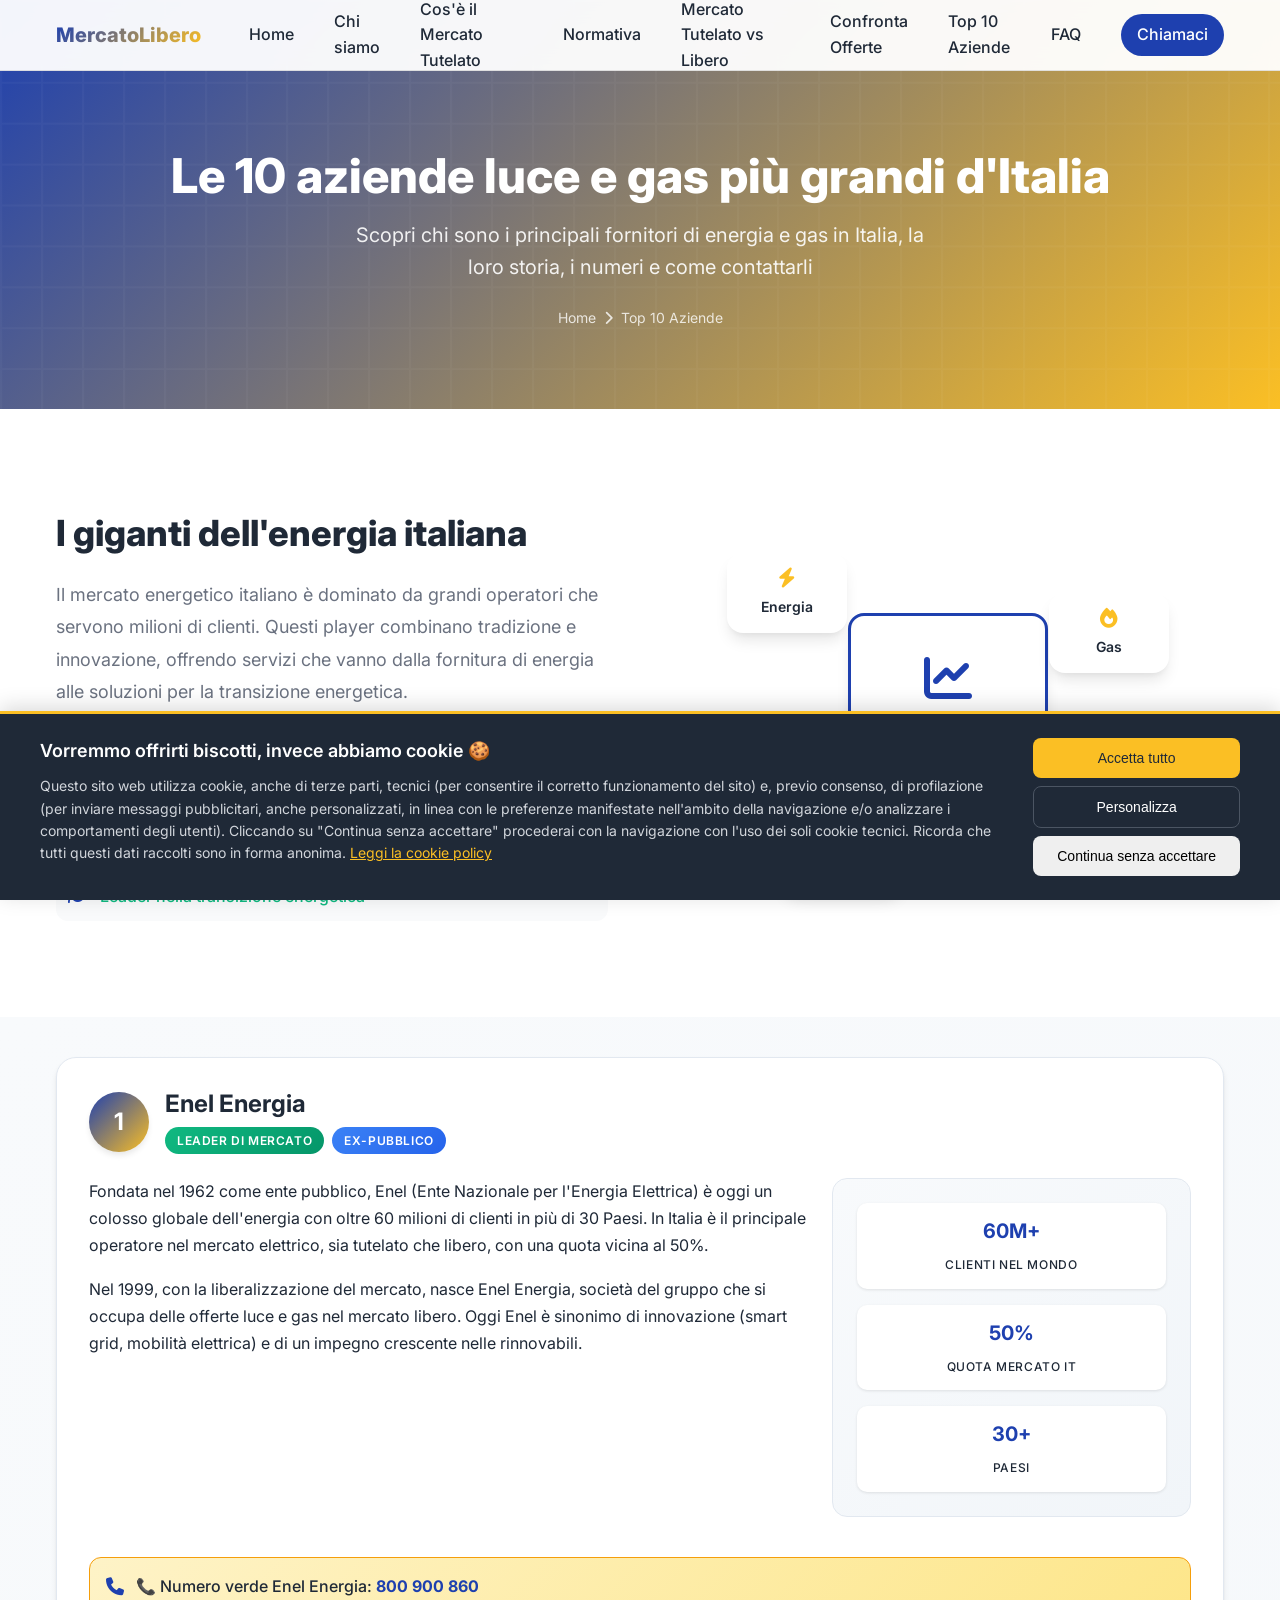
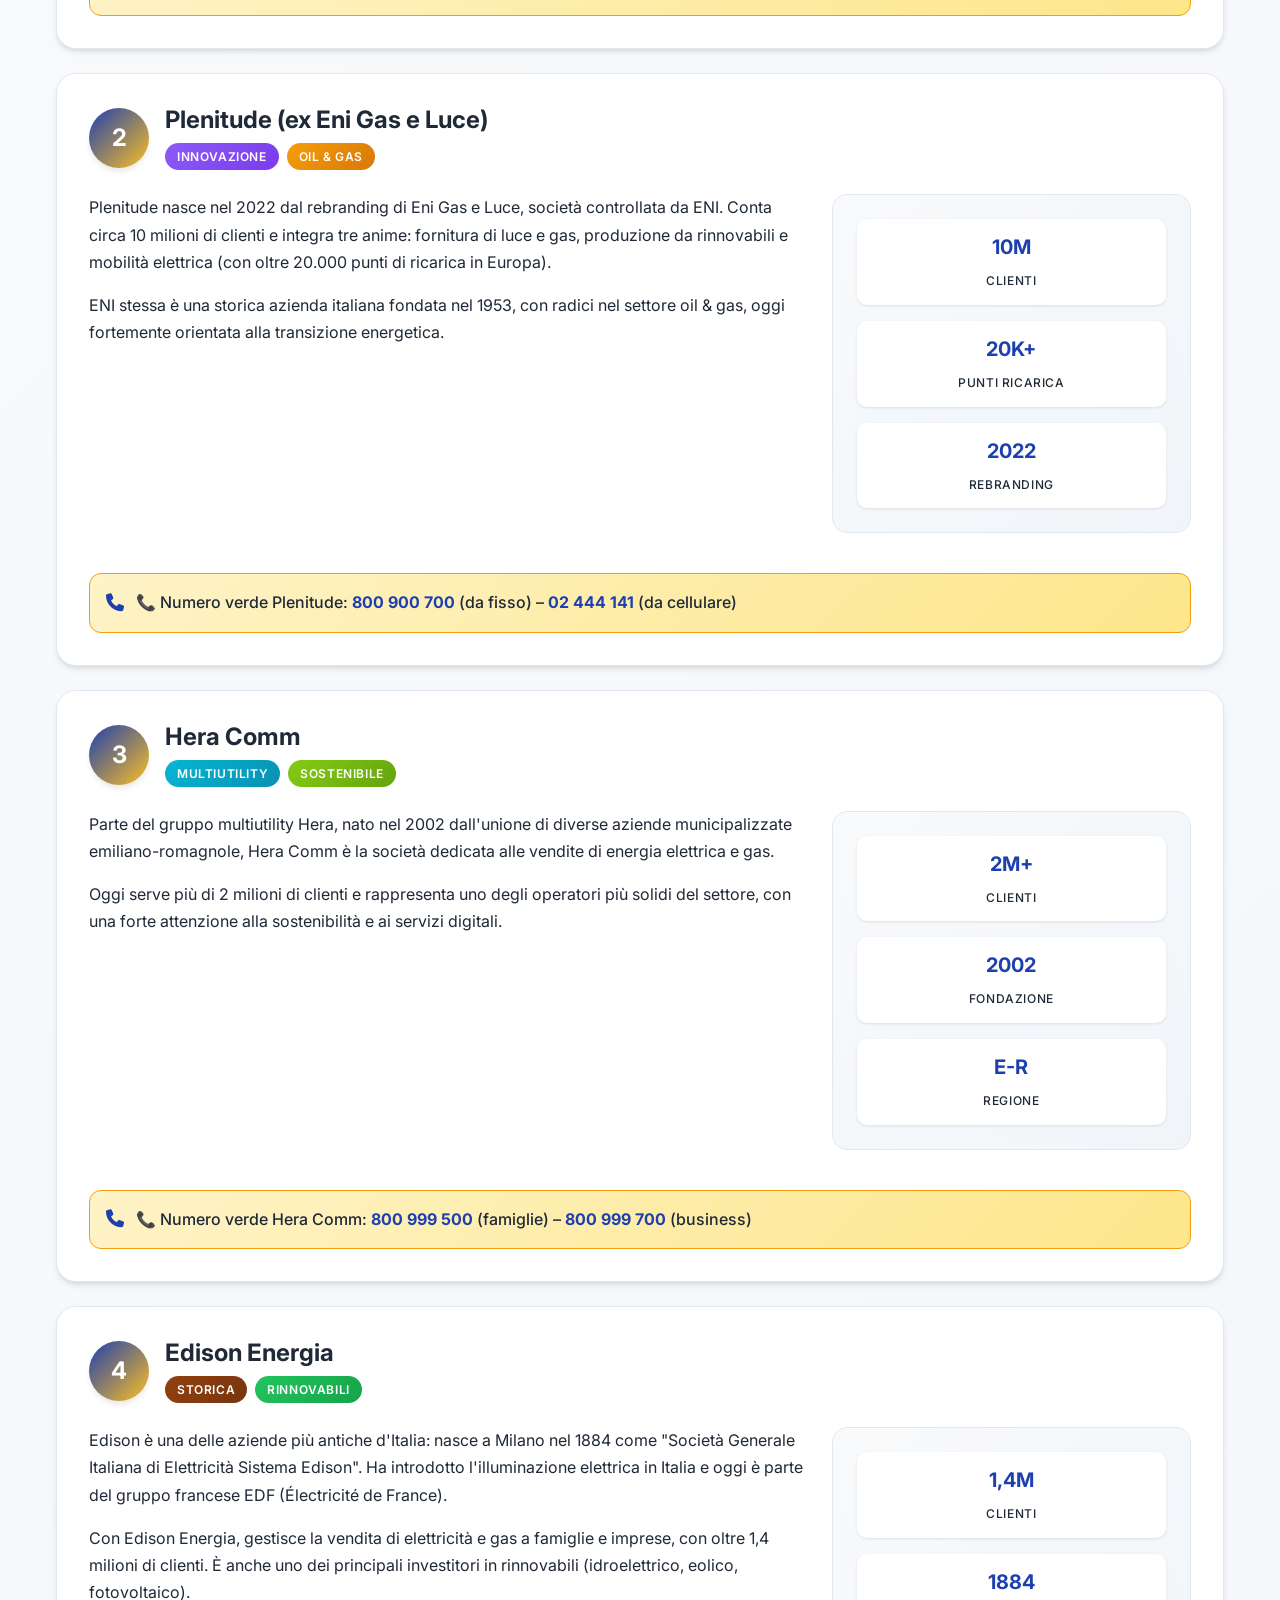
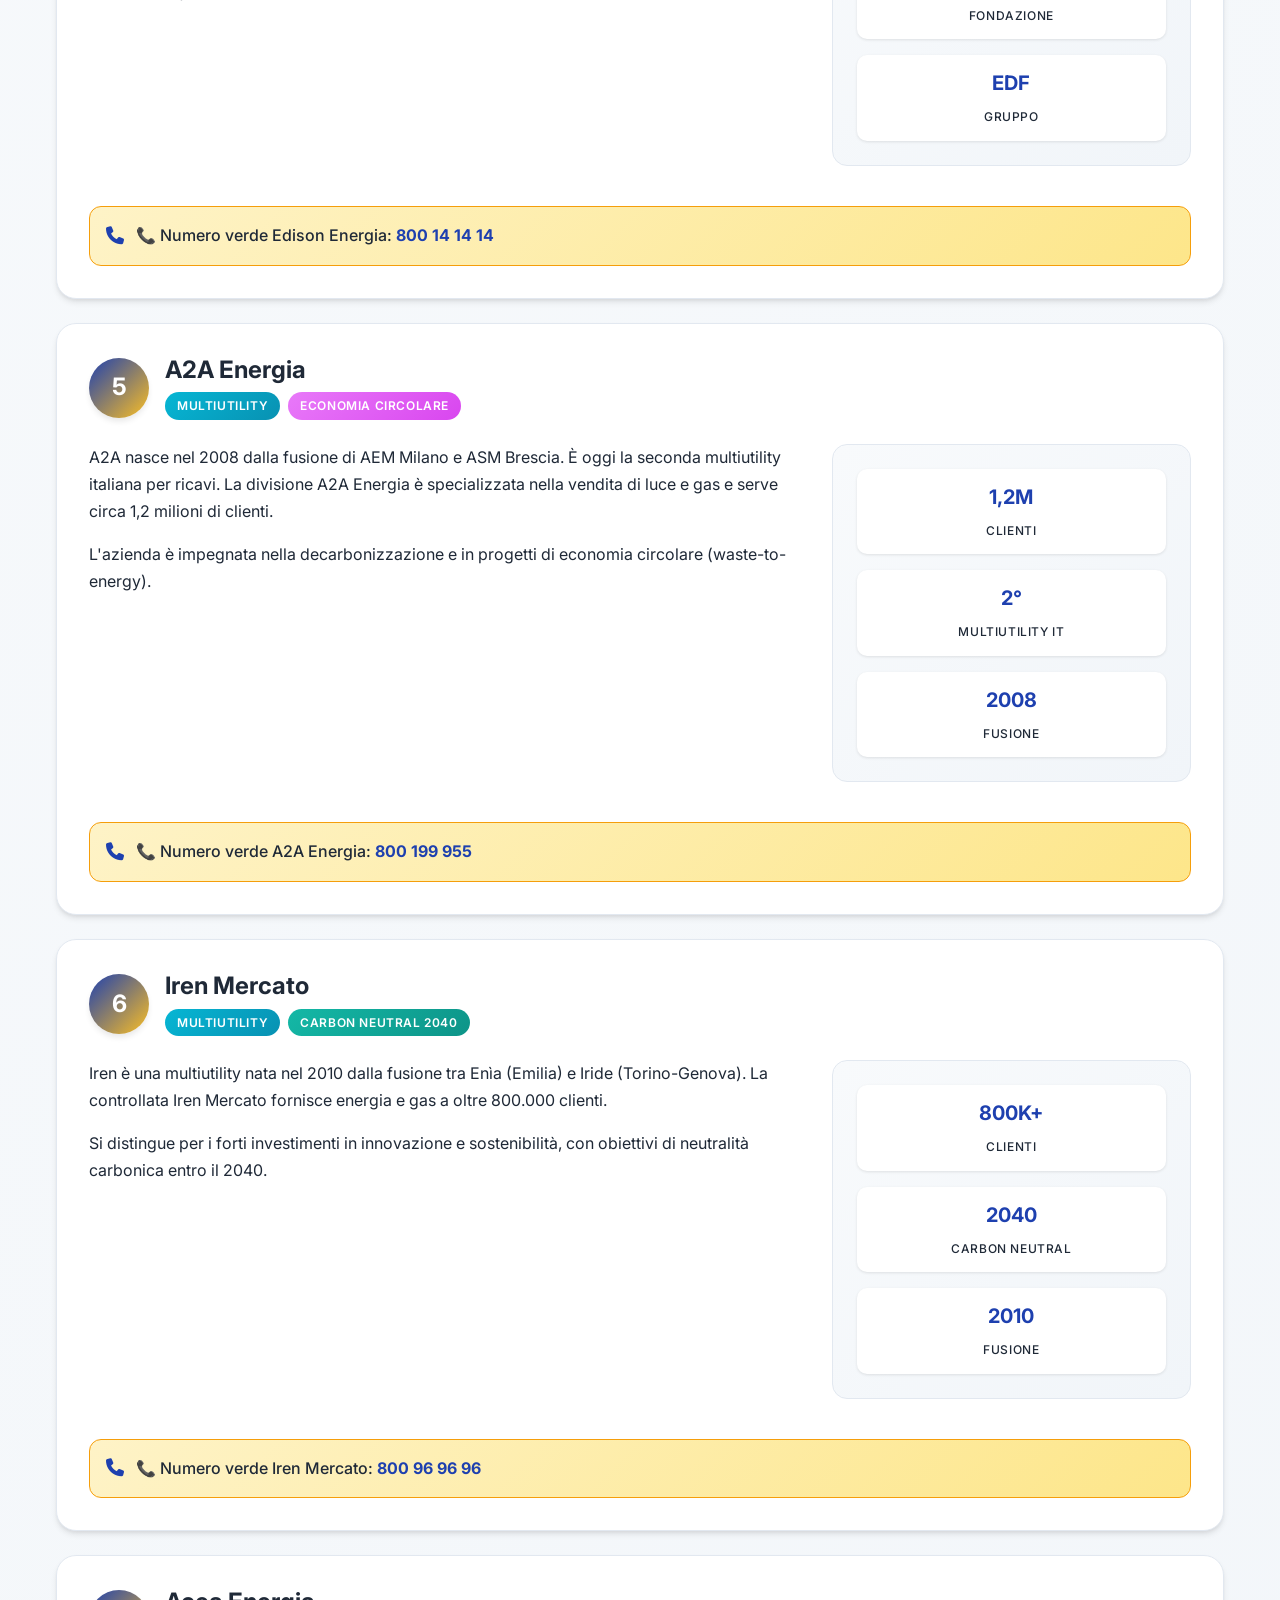
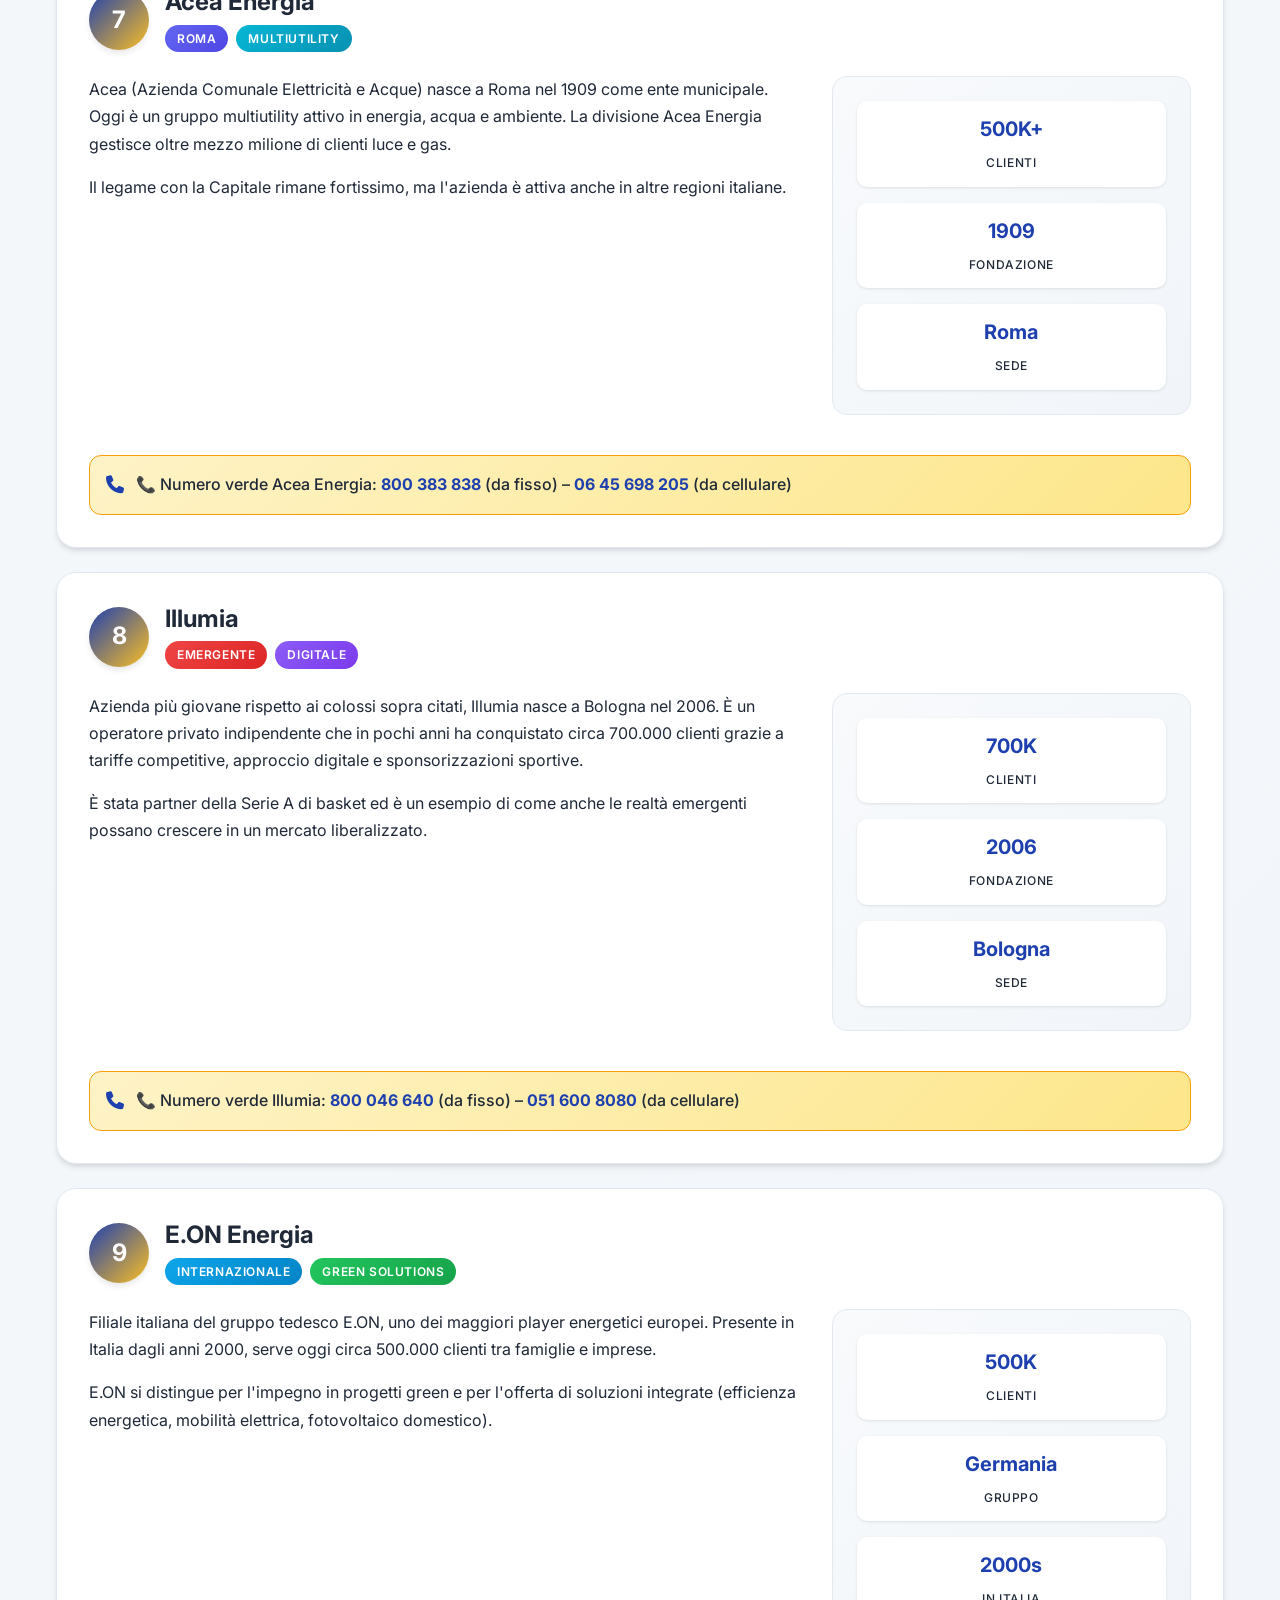
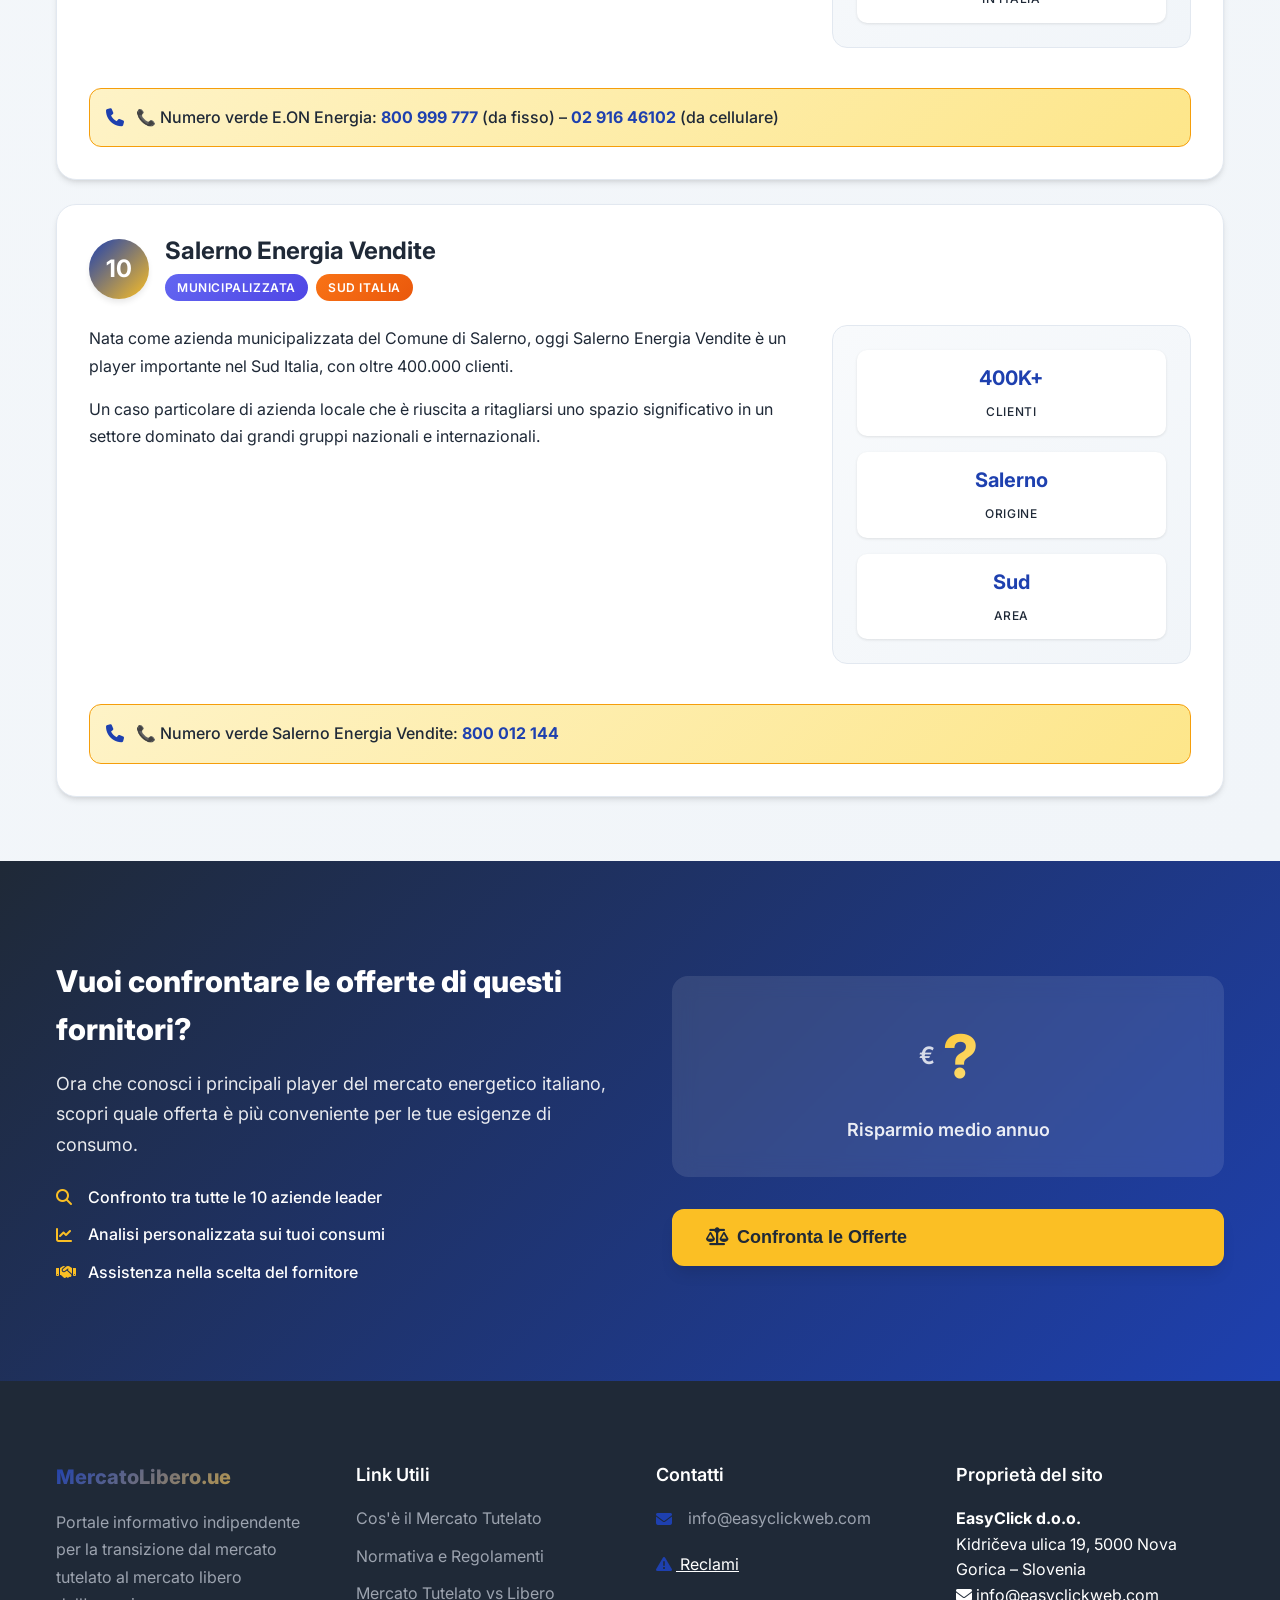
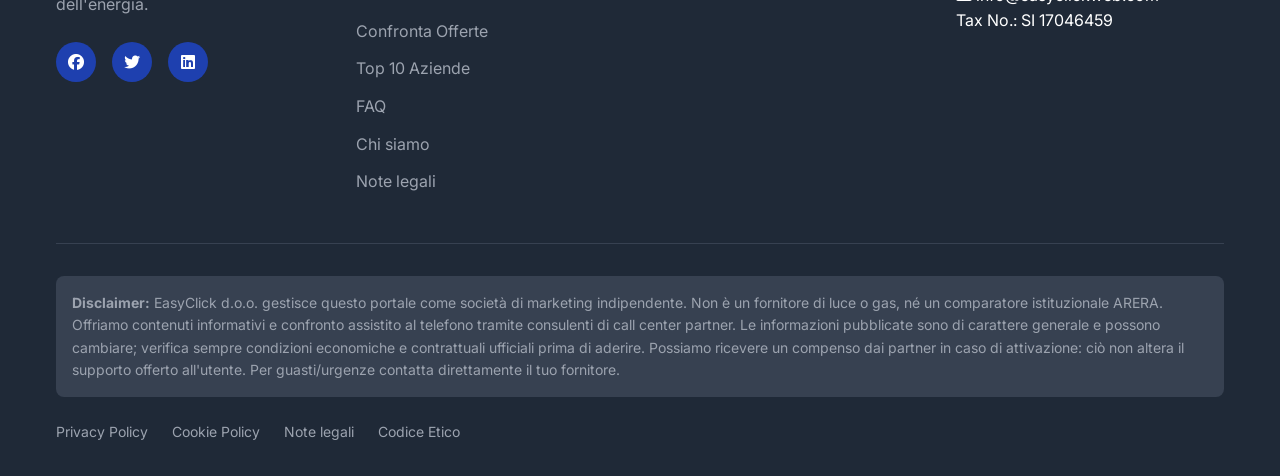
==== commit 95b6845f: "feat: implement click-to-call functionality and UI improvements - Add click-to-call functionality to" ====
--- a/aziende-luce-gas.html
+++ b/aziende-luce-gas.html
@@ -44,7 +44,7 @@
                 <a href="#" class="nav-link" onclick="openContactModal('offerte'); return false;">Confronta Offerte</a>
                 <a href="aziende-luce-gas.html" class="nav-link active">Top 10 Aziende</a>
                 <a href="faq.html" class="nav-link">FAQ</a>
-                <a href="#form-analisi" class="nav-link nav-cta">Contattaci</a>
+                <a href="tel:+390294751217" class="nav-link nav-cta">Chiamaci</a>
             </div>
             <button class="nav-toggle" id="navToggle" aria-controls="navMenu" aria-expanded="false" aria-label="Apri menu">
                 <span class="bar" aria-hidden="true"></span>
--- a/css/style.css
+++ b/css/style.css
@@ -378,6 +378,22 @@
     }
 }
 
+/* Desktop: aumenta lo spazio tra il logo e il menu (es. Home) */
+@media (min-width: 769px) {
+    /* Aumenta la distanza tra il logo (MercatoLibero) e i link della navbar
+       senza modificare il layout mobile. Usa variabili di spaziatura già
+       presenti per rimanere coerenti con il design. */
+    .nav-logo {
+        margin-right: var(--space-12); /* 3rem */
+    }
+
+    /* Opzionale: aumenta leggermente il gap tra i link per migliorare
+       la leggibilità su desktop. */
+    .nav-menu {
+        gap: calc(var(--space-8) + 0.5rem);
+    }
+}
+
 /* Hero Section */
 .hero {
     background: linear-gradient(135deg, 
@@ -1518,7 +1534,6 @@
         width: 250px;
         height: 250px;
     }
-}
 
 @media (max-width: 480px) {
     .hero {
@@ -9635,6 +9650,20 @@
         min-width: 200px;
         max-width: 240px;
     }
+    
+    /* Make secondary button same height as primary button on desktop */
+    .hero-btn.btn-pulse-secondary {
+        padding: var(--space-3) var(--space-5) !important;
+    }
+    
+    .hero-btn.btn-pulse-secondary .btn-main {
+        font-size: var(--font-size-base) !important;
+        font-weight: 600 !important;
+    }
+    
+    .hero-btn.btn-pulse-secondary .btn-sub {
+        font-size: var(--font-size-xs) !important;
+    }
 }
 
 /* ================================
--- a/css/mobile-optimizations.css
+++ b/css/mobile-optimizations.css
@@ -7,7 +7,8 @@
     .hero {
         min-height: auto !important;
         height: auto !important;
-        padding: calc(60px + 1rem) 0 2rem 0 !important;
+        /* Maggior spazio in alto per distanziare la hero dalla navbar su mobile */
+        padding: calc(80px + 1rem) 0 2rem 0 !important;
         border-radius: 0 !important;
         overflow-x: hidden;
     }
@@ -20,8 +21,8 @@
     .hero-content {
         display: flex !important;
         flex-direction: column !important;
-        gap: 1.5rem !important;
-        padding: 1.25rem 0 !important;
+        gap: 2.5rem !important;
+        padding: 2rem 0 !important;
         min-height: auto !important;
         grid-template-columns: none !important;
     }
@@ -31,93 +32,128 @@
         text-align: center !important;
         padding-right: 0 !important;
         max-width: 100% !important;
-        padding-bottom: 0.5rem !important;
+        padding-bottom: 1.5rem !important;
+        /* Spazio aggiuntivo in alto per distanziare il contenuto dalla navbar */
+        padding-top: 1rem !important;
         margin-left: auto !important;
         margin-right: auto !important;
+        position: relative !important;
+    }
+    
+    /* Aggiunge elementi decorativi mobili per maggiore dinamismo */
+    .hero-text::before {
+        content: '';
+        position: absolute;
+        /* Sposta la piccola lampadina leggermente verso il basso per aumentare la distanza dalla navbar */
+        top: 0.5rem;
+        left: 50%;
+        transform: translateX(-50%);
+        width: 60px;
+        height: 4px;
+        background: linear-gradient(90deg, 
+            transparent 0%, 
+            rgba(251, 191, 36, 0.6) 20%, 
+            rgba(251, 191, 36, 1) 50%, 
+            rgba(251, 191, 36, 0.6) 80%, 
+            transparent 100%);
+        border-radius: 2px;
+        filter: blur(0.5px);
+        animation: decorativeLine 3s ease-in-out infinite;
     }
     
     .hero-visual {
         order: 2 !important;
-        /* Riduci lo spazio sopra l'immagine per avvicinarla alla CTA */
-        padding: 0.5rem 0 0 0 !important;
+        /* Spazio ottimizzato per una transizione visiva più fluida */
+        padding: 1.5rem 0 0 0 !important;
         height: auto !important;
     }
     
     .hero-cta {
-        margin-top: 1.5rem !important;
-        padding-top: 0.5rem !important;
+        margin-top: 2rem !important;
+        padding-top: 1rem !important;
         display: flex !important;
         flex-direction: column !important;
-        gap: 1rem !important;
-        align-items: stretch !important;
-    }
-    
-    /* Typography mobile - Migliorata leggibilità e coerenza */
+        gap: 1.25rem !important;
+        align-items: center !important;
+        max-width: 350px !important;
+        margin-left: auto !important;
+        margin-right: auto !important;
+    }
+    
+    /* Typography mobile - Testo più grande e spazioso */
     .hero-title {
-        font-size: clamp(1.75rem, 6.5vw, 2.5rem) !important;
-        line-height: 1.25 !important;
-        margin-bottom: 1.25rem !important;
-        letter-spacing: -0.02em !important;
-        font-weight: 600 !important;
+        /* Aumentato per migliore leggibilità su schermi mobili */
+        font-size: clamp(2.75rem, 9.5vw, 4rem) !important;
+        line-height: 1.15 !important;
+        margin-bottom: 2rem !important;
+        letter-spacing: -0.025em !important;
+        font-weight: 700 !important;
+        text-align: center !important;
+        padding: 0 1rem !important;
     }
     
     .title-highlight {
-        font-size: 1.1em !important;
+        font-size: 1.2em !important;
         margin-bottom: 0.75rem !important;
         display: block !important;
-        font-weight: 700 !important;
-        line-height: 1.15 !important;
-        text-align: center !important;
+        font-weight: 800 !important;
+        line-height: 1.1 !important;
+        text-align: center !important;
+        letter-spacing: -0.02em !important;
     }
     
     .title-main {
         font-size: 0.85em !important;
-        line-height: 1.35 !important;
+        line-height: 1.25 !important;
         margin-top: 0.75rem !important;
         font-weight: 500 !important;
-        opacity: 0.95 !important;
-        text-align: center !important;
+        opacity: 0.9 !important;
+        text-align: center !important;
+        letter-spacing: -0.01em !important;
     }
     
     .hero-description {
+        font-size: 1.2rem !important;
+        line-height: 1.6 !important;
+        margin: 1.5rem auto 1.75rem auto !important;
+        max-width: 36rem !important;
+        opacity: 0.9 !important;
+        font-weight: 500 !important;
+        letter-spacing: 0.005em !important;
+        text-align: center !important;
+        padding: 0 1rem !important;
+    }
+    
+    .hero-subdescription {
         font-size: 1.1rem !important;
-        line-height: 1.65 !important;
-        margin: 0.25rem auto 1rem auto !important;
-        max-width: 36rem !important;
-        opacity: 0.92 !important;
+        line-height: 1.55 !important;
+        margin: 1rem auto 2.5rem auto !important;
+        max-width: 34rem !important;
+        opacity: 0.85 !important;
         font-weight: 400 !important;
-        letter-spacing: 0.01em !important;
-        text-align: center !important;
-    }
-    
-    .hero-subdescription {
-        font-size: 1rem !important;
-        line-height: 1.6 !important;
-        margin: 0.25rem auto 1.75rem auto !important;
-        max-width: 36rem !important;
-        opacity: 0.88 !important;
-        font-weight: 300 !important;
-        letter-spacing: 0.005em !important;
-        text-align: center !important;
-    }
-    
-    /* Image mobile optimization */
+        letter-spacing: 0.002em !important;
+        text-align: center !important;
+        padding: 0 1rem !important;
+    }
+    
+    /* Image mobile optimization - Immagine a larghezza piena schermo */
     .main-visual-container {
         position: static !important;
-        width: 100% !important;
+        width: calc(100vw) !important;
         height: 280px !important;
-        margin: 0 !important;
+        margin: 0 -1rem !important; /* Estende oltre i margini del container */
         padding: 0 !important;
-        border-radius: 0.5rem !important;
+        border-radius: 0 !important; /* Rimuove il bordo arrotondato per occupare tutto lo schermo */
         overflow: hidden !important;
+        max-width: none !important;
     }
     
     .hero-photo {
         width: 100% !important;
         height: 280px !important;
-        object-fit: contain !important;
+        object-fit: cover !important; /* Cambiato da contain a cover per riempire tutto */
         object-position: center center !important;
-        border-radius: 0.5rem !important;
+        border-radius: 0 !important; /* Rimuove il bordo arrotondato */
         transform: none !important;
         filter: none !important;
         background-color: #f3f4f6;
@@ -128,14 +164,14 @@
     .hero-cta .btn-pulse,
     .hero-cta .btn-pulse-secondary {
         width: 100% !important;
-        max-width: 320px !important;
-        min-width: 320px !important;
-        padding: 1.15rem 1.5rem !important;
+        max-width: 340px !important;
+        min-width: 280px !important;
+        padding: 1.2rem 1.5rem !important;
         font-size: 1rem !important;
         justify-content: center !important;
-        margin: 0 auto 0.75rem auto !important;
-        min-height: 60px !important;
-        max-height: 60px !important;
+        margin: 0 auto 0.5rem auto !important;
+        min-height: 64px !important;
+        max-height: 64px !important;
         touch-action: manipulation !important;
         border-radius: 0.75rem !important;
         display: flex !important;
@@ -183,10 +219,44 @@
     /* Hide decorative elements on mobile */
     .floating-elements,
     .floating-icon,
-    .floating-card,
     .golden-glow-left,
     .golden-glow-right {
         display: none !important;
+    }
+    
+    /* Intro Section - Mobile optimization for Chi Siamo and Mercato Tutelato pages */
+    .intro-content {
+        grid-template-columns: 1fr !important;
+        gap: 2rem !important;
+    }
+    
+    .intro-text {
+        order: 1;
+    }
+    
+    .intro-visual {
+        order: 2;
+        height: 400px !important;
+        min-height: 400px !important;
+        position: relative !important;
+        display: flex !important;
+        justify-content: center !important;
+        align-items: center !important;
+        padding: 2rem 0 !important;
+    }
+    
+    /* Comparison Overview - Mobile optimization for confronto page */
+    .overview-content {
+        grid-template-columns: 1fr !important;
+        gap: 2rem !important;
+    }
+    
+    .overview-text {
+        order: 1;
+    }
+    
+    .overview-stats {
+        order: 2;
     }
     
     /* Navigation mobile fixes */
@@ -232,7 +302,8 @@
 /* Smaller mobile devices - Ulteriormente ottimizzato */
 @media (max-width: 480px) {
     .hero {
-        padding: calc(60px + 1rem) 0 1.75rem 0 !important;
+        /* Aumentato anche sui dispositivi molto piccoli */
+        padding: calc(80px + 1rem) 0 1.75rem 0 !important;
     }
     
     .hero-container {
@@ -245,7 +316,8 @@
     }
     
     .hero-title {
-        font-size: clamp(1.5rem, 5.5vw, 2.2rem) !important;
+        /* Aumentato per schermi molto piccoli */
+        font-size: clamp(2rem, 6.5vw, 2.8rem) !important;
         margin-bottom: 1rem !important;
         line-height: 1.2 !important;
     }
@@ -253,6 +325,8 @@
         text-align: center !important;
         margin-left: auto !important;
         margin-right: auto !important;
+        /* Leggero padding-top anche sui dispositivi più piccoli */
+        padding-top: 0.75rem !important;
     }
     
     .title-highlight {
@@ -314,6 +388,11 @@
         object-fit: contain !important;
         object-position: center center !important;
         background-color: #f3f4f6 !important;
+    }
+
+    /* Leggera regolazione della decorazione sopra il titolo sui piccoli schermi */
+    .hero-text::before {
+        top: 0.25rem !important;
     }
     
     .btn-pulse {
@@ -546,4 +625,144 @@
         font-size: 1rem !important;
         padding: var(--space-2) 0 !important;
     }
+}
+
+/* Ottimizzazioni sezione "I nostri valori" per mobile */
+@media (max-width: 768px) {
+    /* Sezione timeline detailed - I nostri valori */
+    .timeline-section-detailed {
+        padding: var(--space-16) 0 !important;
+    }
+    
+    .timeline-container {
+        max-width: 100% !important;
+        padding: 0 1rem !important;
+    }
+    
+    /* Riorganizza il layout su mobile per dare più spazio al contenuto */
+    .timeline-item-detailed {
+        display: flex !important;
+        flex-direction: column !important;
+        gap: var(--space-4) !important;
+        grid-template-columns: none !important;
+        position: relative !important;
+        padding-left: 0 !important;
+        margin-bottom: var(--space-8) !important;
+    }
+    
+    /* Sposta il marker a sinistra e lo rende più compatto */
+    .timeline-marker-detailed {
+        width: 50px !important;
+        height: 50px !important;
+        border-radius: 50% !important;
+        background: linear-gradient(135deg, var(--primary-color), var(--secondary-color)) !important;
+        display: flex !important;
+        align-items: center !important;
+        justify-content: center !important;
+        color: var(--white) !important;
+        font-size: var(--font-size-lg) !important;
+        position: absolute !important;
+        left: 0 !important;
+        top: 0 !important;
+        z-index: 2 !important;
+        box-shadow: 0 4px 12px rgba(0, 0, 0, 0.1) !important;
+    }
+    
+    /* Adatta il contenuto per lasciare spazio al marker compatto */
+    .timeline-content-detailed {
+        margin-left: 65px !important;
+        background: var(--light-color) !important;
+        border-radius: var(--radius-lg) !important;
+        padding: var(--space-6) !important;
+        box-shadow: 0 2px 8px rgba(0, 0, 0, 0.08) !important;
+        border-left: 3px solid var(--primary-color) !important;
+    }
+    
+    /* Linea di connessione tra i valori spostata a sinistra */
+    .timeline-item-detailed:not(:last-child)::after {
+        content: '' !important;
+        position: absolute !important;
+        left: 25px !important;
+        top: 60px !important;
+        bottom: -32px !important;
+        width: 2px !important;
+        background: linear-gradient(180deg, var(--primary-color), var(--secondary-color)) !important;
+        z-index: 1 !important;
+    }
+    
+    /* Header del contenuto */
+    .timeline-header-detailed h3 {
+        font-size: var(--font-size-xl) !important;
+        font-weight: 700 !important;
+        color: var(--dark-color) !important;
+        margin-bottom: var(--space-3) !important;
+        line-height: 1.3 !important;
+    }
+    
+    /* Descrizione del valore */
+    .timeline-description-detailed p {
+        color: var(--neutral-color) !important;
+        line-height: 1.6 !important;
+        margin-bottom: var(--space-4) !important;
+        font-size: var(--font-size-base) !important;
+    }
+    
+    .timeline-description-detailed p:last-child {
+        margin-bottom: 0 !important;
+    }
+    
+    /* Evidenzia il testo in grassetto */
+    .timeline-description-detailed p strong {
+        color: var(--dark-color) !important;
+        font-weight: 600 !important;
+    }
+    
+    /* Effetto hover ottimizzato per mobile */
+    .timeline-content-detailed:hover {
+        transform: translateY(-2px) !important;
+        box-shadow: 0 4px 16px rgba(0, 0, 0, 0.12) !important;
+    }
+}
+
+/* Ottimizzazioni aggiuntive per schermi molto piccoli */
+@media (max-width: 480px) {
+    .timeline-container {
+        padding: 0 0.75rem !important;
+    }
+    
+    .timeline-marker-detailed {
+        width: 45px !important;
+        height: 45px !important;
+        font-size: var(--font-size-base) !important;
+    }
+    
+    .timeline-content-detailed {
+        margin-left: 60px !important;
+        padding: var(--space-5) !important;
+    }
+    
+    .timeline-item-detailed:not(:last-child)::after {
+        left: 22px !important;
+        top: 55px !important;
+    }
+    
+    .timeline-header-detailed h3 {
+        font-size: var(--font-size-lg) !important;
+    }
+    
+    .timeline-description-detailed p {
+        font-size: var(--font-size-sm) !important;
+    }
+}
+
+/* Animazione per l'elemento decorativo */
+@keyframes decorativeLine {
+    0%, 100% {
+        opacity: 0.6;
+        transform: translateX(-50%) scaleX(1);
+    }
+    50% {
+        opacity: 1;
+        transform: translateX(-50%) scaleX(1.1);
+    }
 }
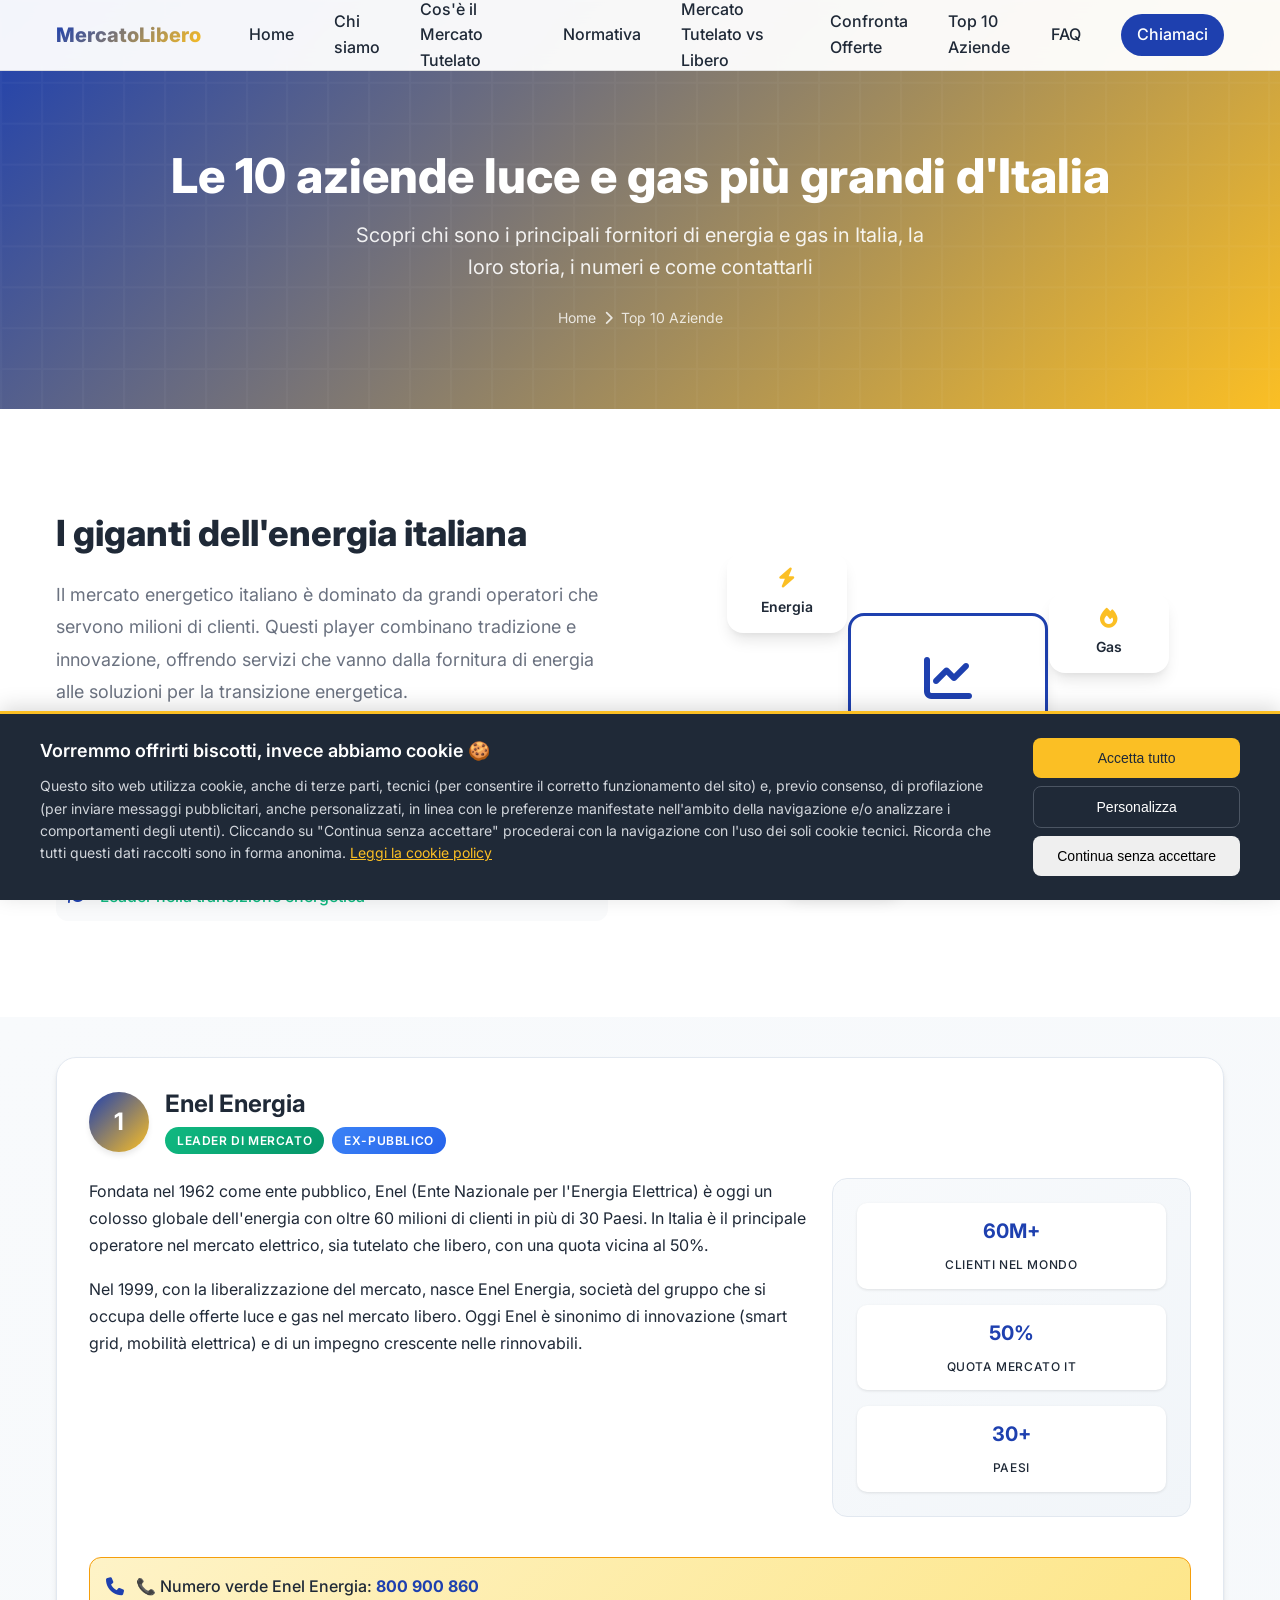
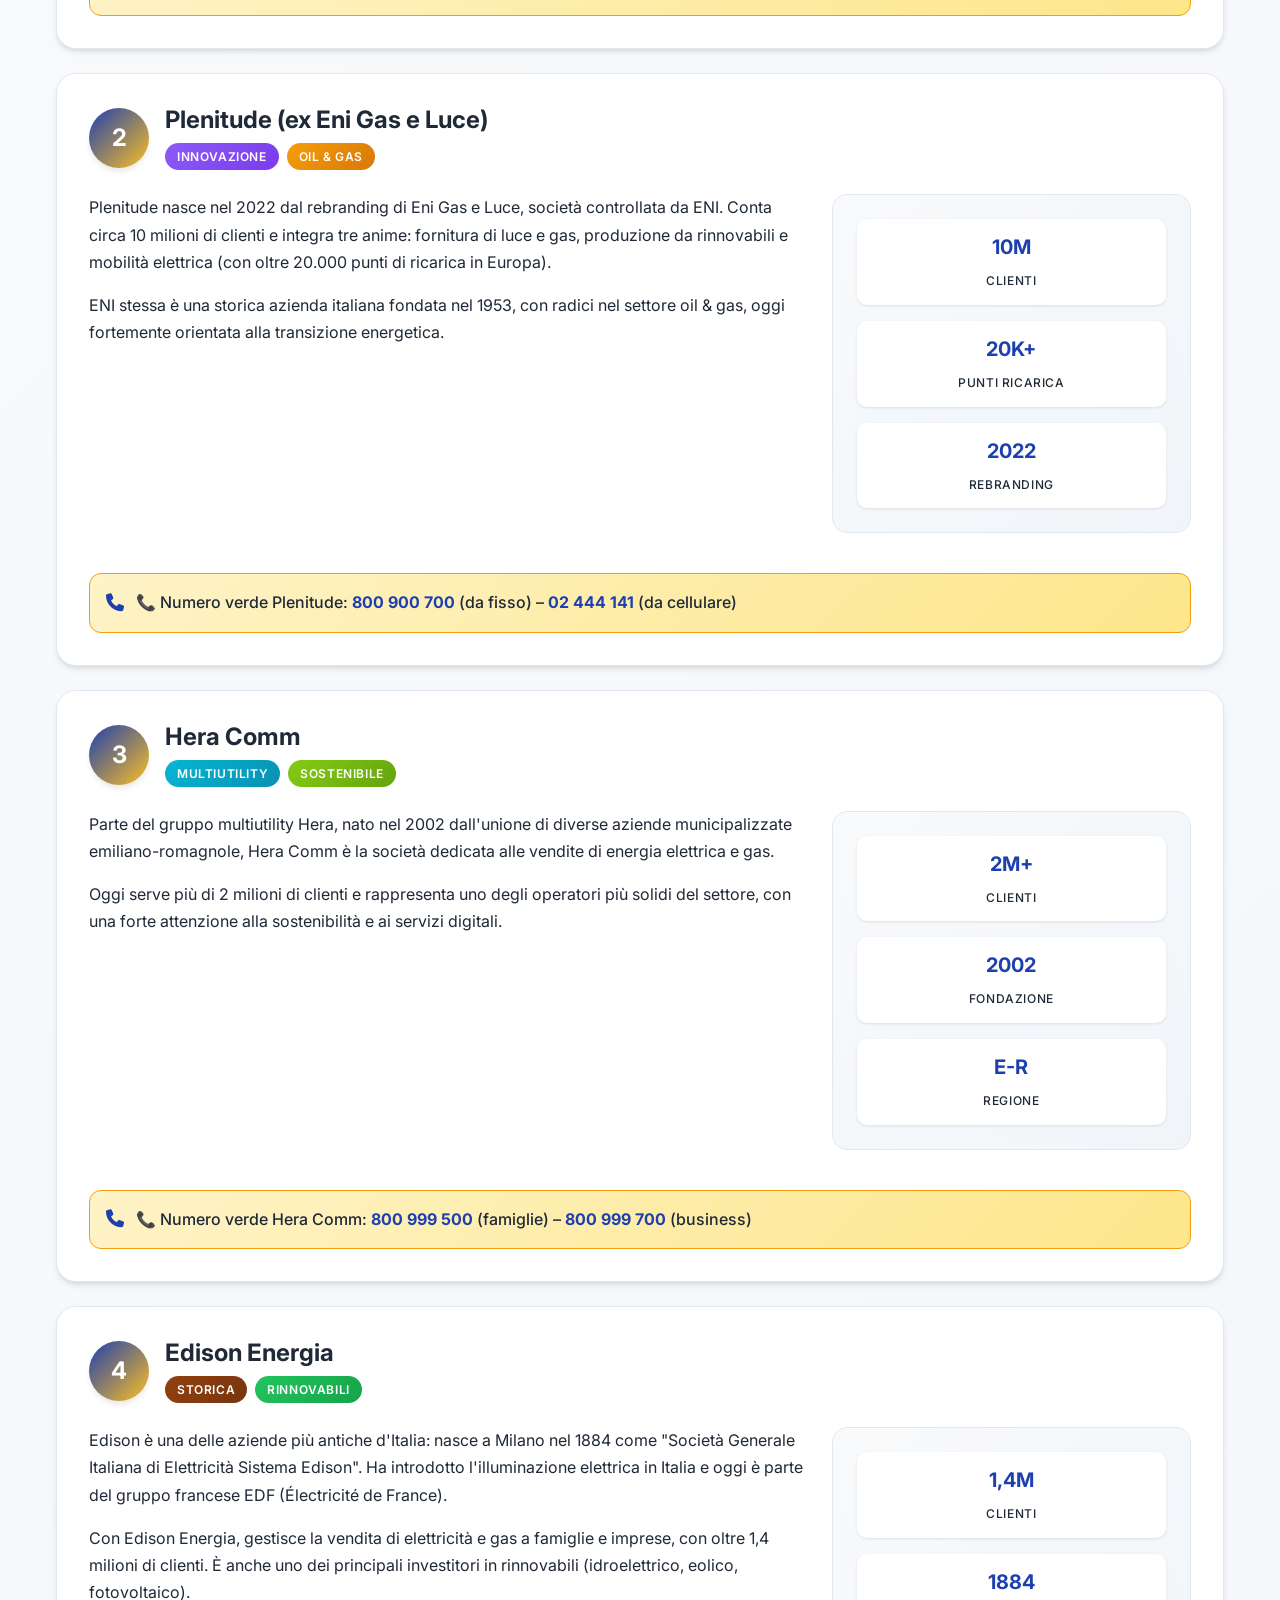
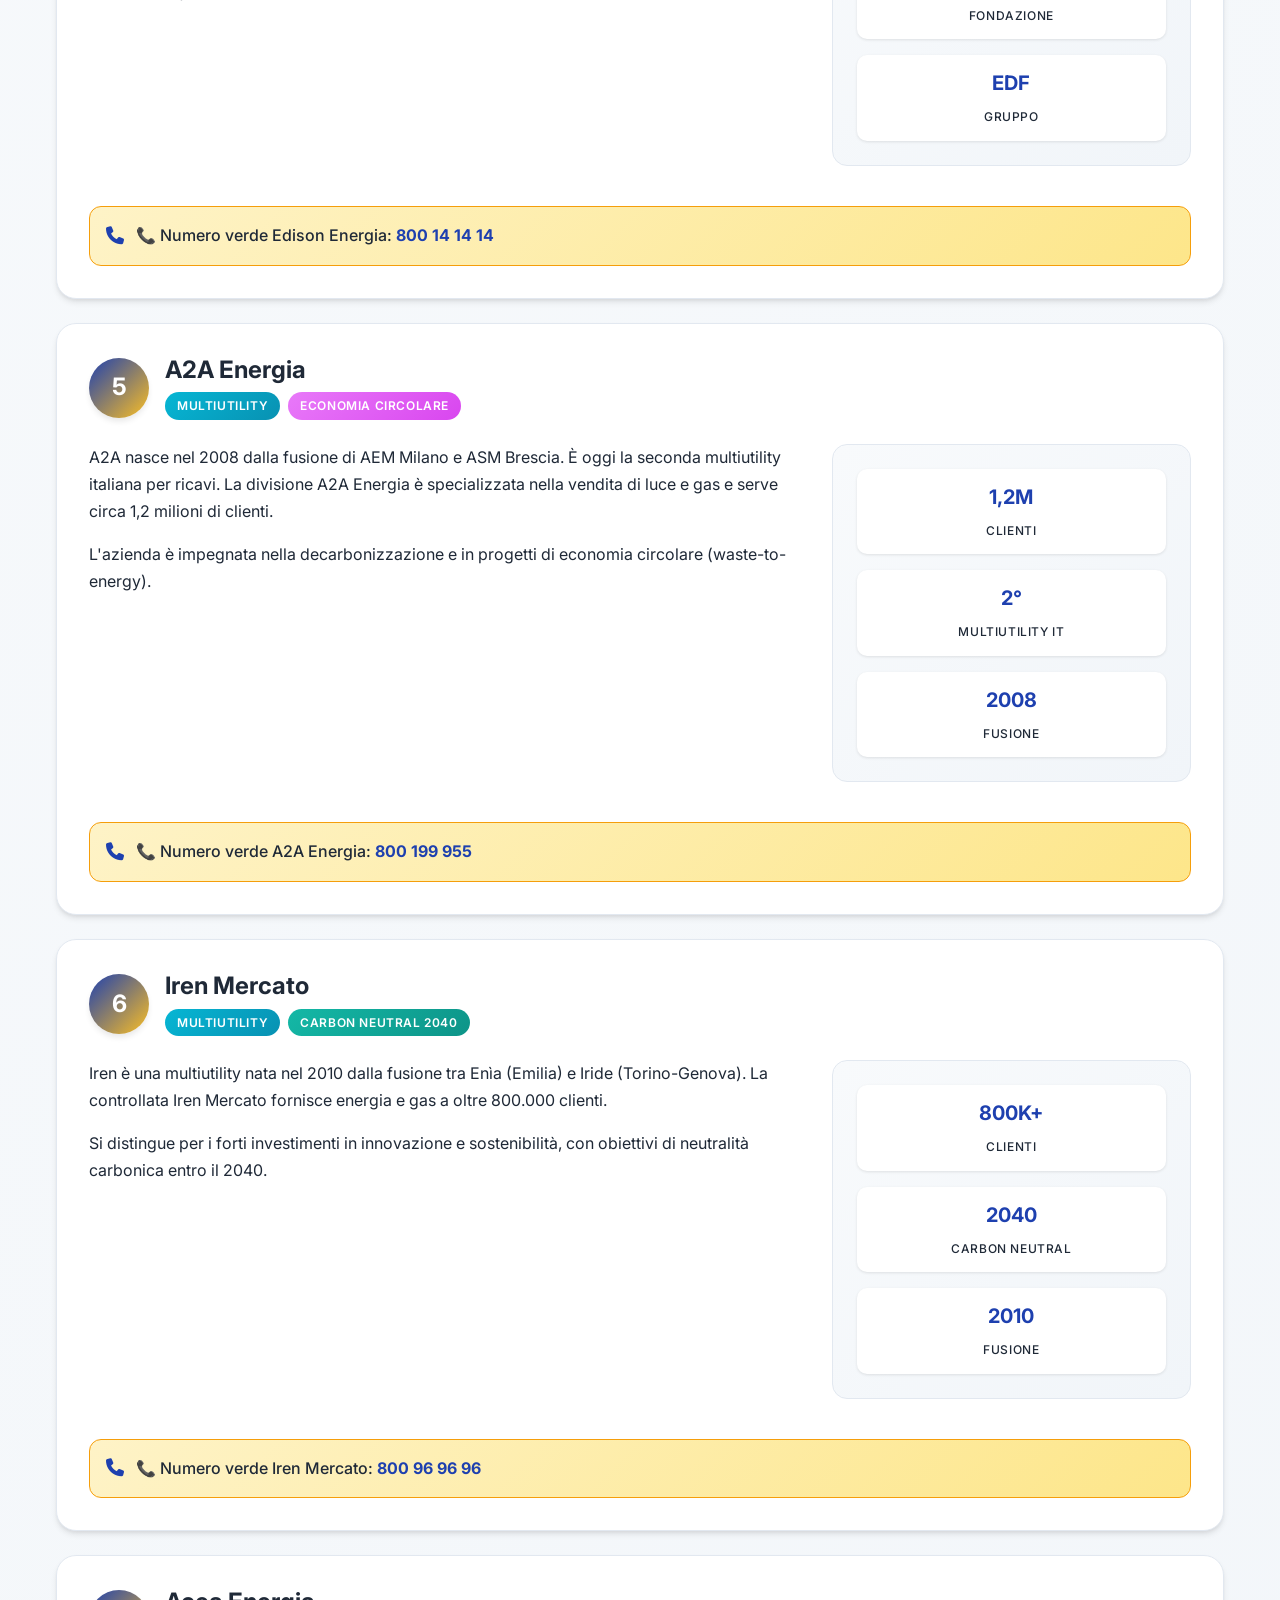
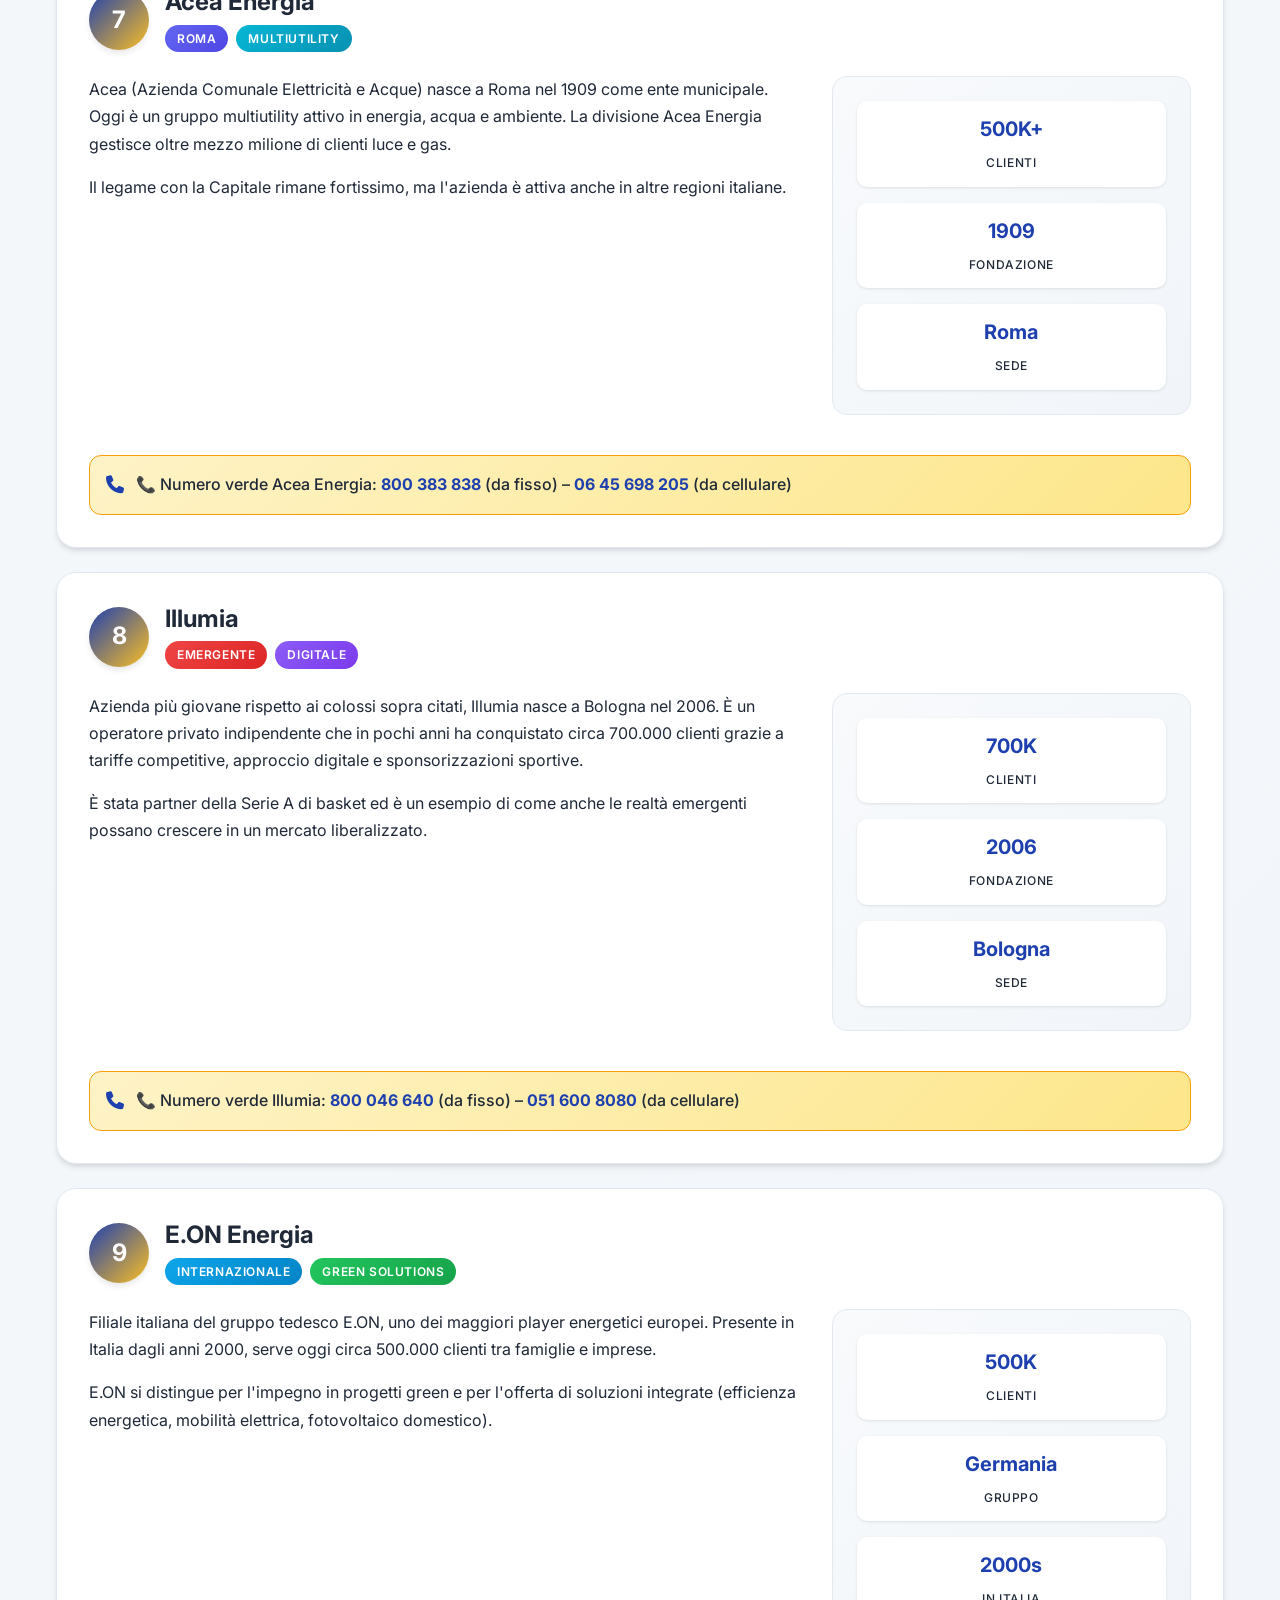
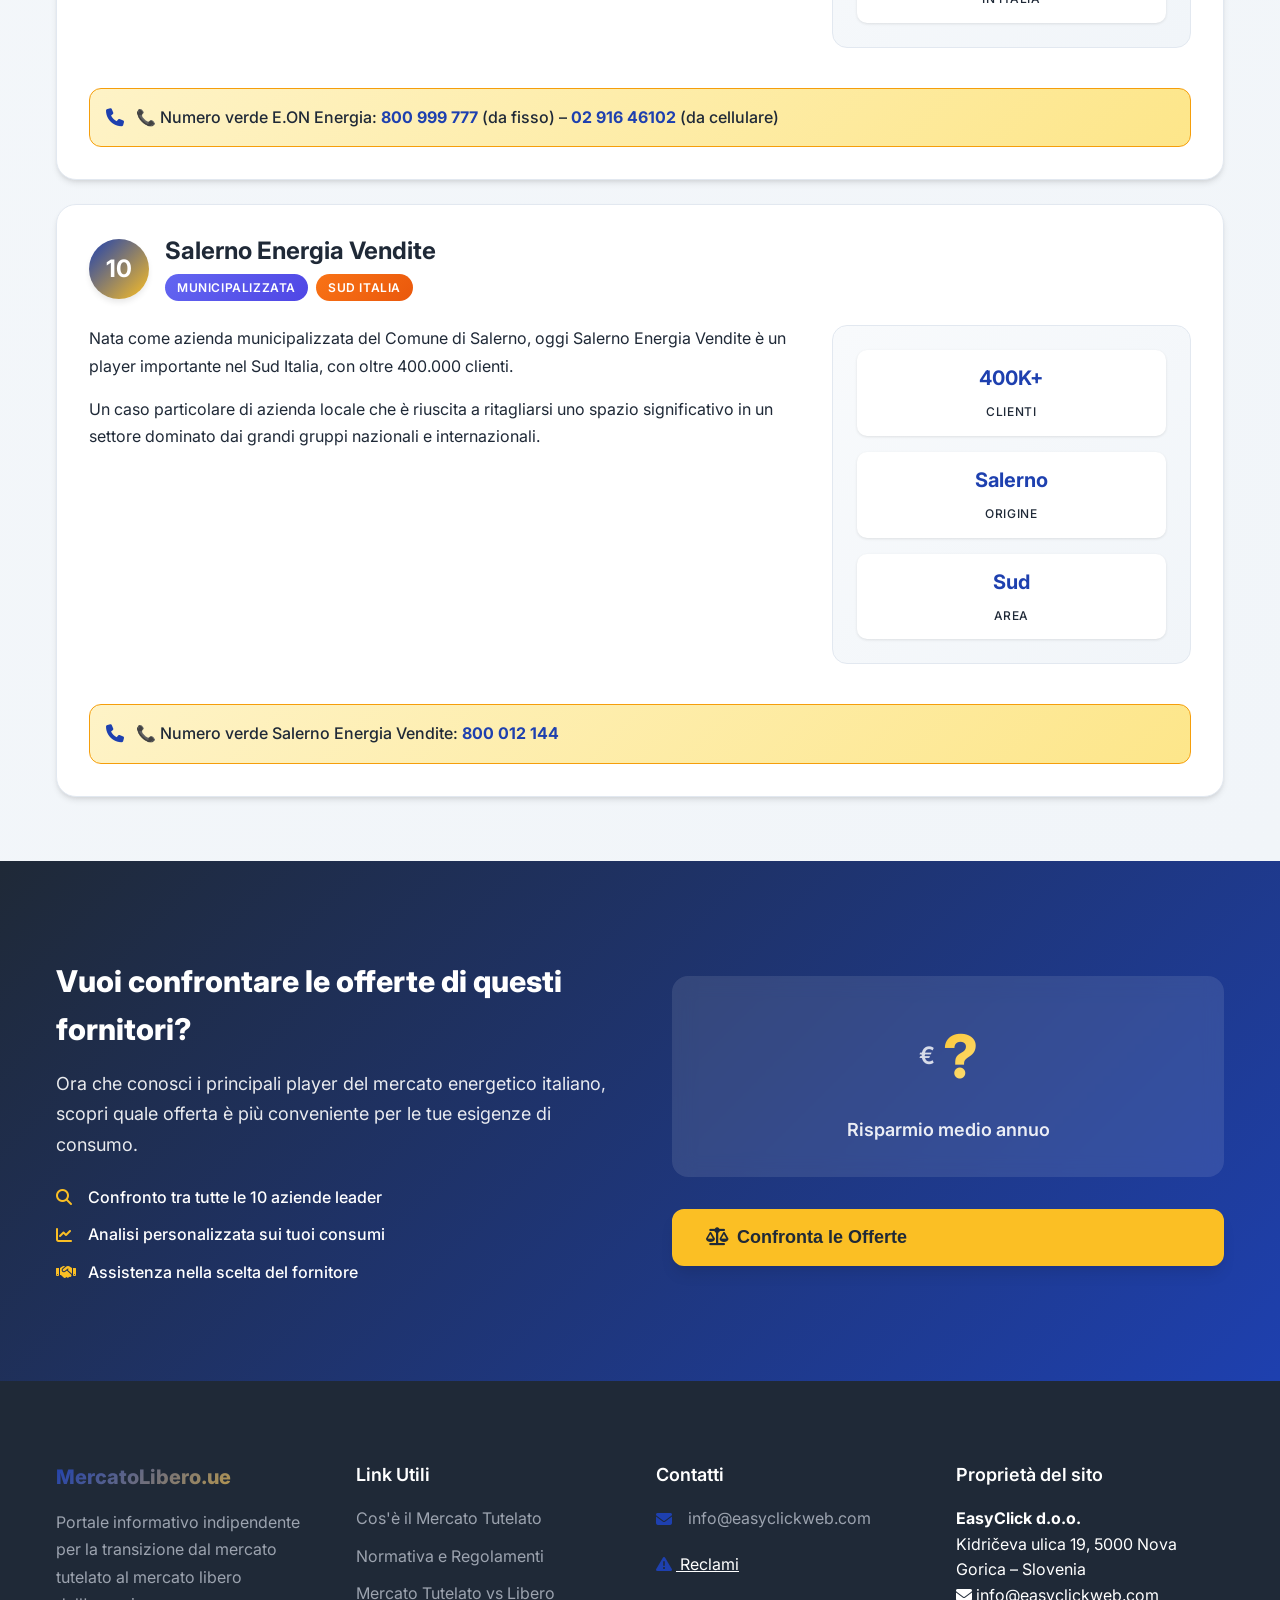
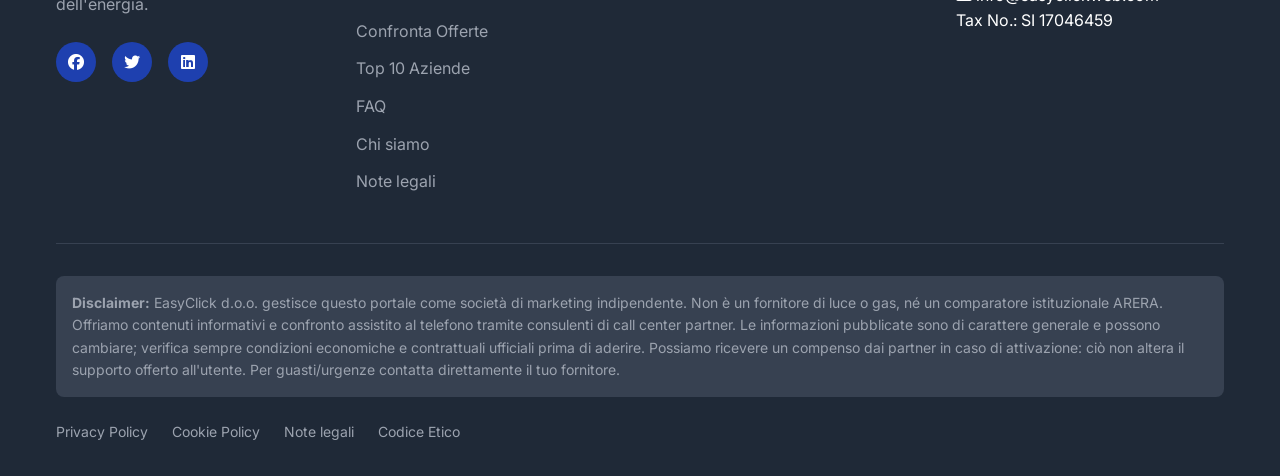
==== commit 742337d0: "add" ====
--- a/aziende-luce-gas.html
+++ b/aziende-luce-gas.html
@@ -829,6 +829,13 @@
         <i class="fas fa-chevron-up"></i>
     </button>
 
+    <!-- Floating Call Button -->
+    <div class="floating-call-btn">
+        <a href="tel:+390294751217" title="Chiama Gratis">
+            <i class="fas fa-phone"></i>
+        </a>
+    </div>
+
     <!-- Scripts -->
     <script src="https://unpkg.com/aos@2.3.1/dist/aos.js"></script>
     <script src="js/script.js"></script>
--- a/css/style.css
+++ b/css/style.css
@@ -9789,4 +9789,102 @@
         font-size: var(--font-size-base);
         font-weight: 600;
     }
+}
+
+/* ================================
+   FLOATING CALL BUTTON
+   ================================ */
+
+.floating-call-btn {
+    position: fixed;
+    bottom: 20px;
+    right: 20px;
+    width: 60px;
+    height: 60px;
+    background: linear-gradient(135deg, #22c55e 0%, #16a34a 100%);
+    border-radius: 50%;
+    display: flex;
+    align-items: center;
+    justify-content: center;
+    color: white !important;
+    text-decoration: none;
+    box-shadow: 0 4px 20px rgba(34, 197, 94, 0.4);
+    z-index: 9999;
+    transition: all 0.3s ease;
+    border: none;
+    cursor: pointer;
+}
+
+.floating-call-btn a {
+    color: white !important;
+    text-decoration: none !important;
+}
+
+.floating-call-btn:hover {
+    transform: scale(1.1);
+    box-shadow: 0 6px 25px rgba(34, 197, 94, 0.6);
+    background: linear-gradient(135deg, #16a34a 0%, #15803d 100%);
+    color: white !important;
+    text-decoration: none;
+}
+
+.floating-call-btn:hover a {
+    color: white !important;
+    text-decoration: none !important;
+}
+
+.floating-call-btn i {
+    font-size: 24px;
+    transition: transform 0.3s ease;
+    color: white !important;
+}
+
+.floating-call-btn:hover i {
+    transform: scale(1.1);
+    color: white !important;
+}
+
+/* Pulse animation for the floating call button */
+.floating-call-btn::before {
+    content: '';
+    position: absolute;
+    top: 50%;
+    left: 50%;
+    width: 100%;
+    height: 100%;
+    background: rgba(34, 197, 94, 0.3);
+    border-radius: 50%;
+    transform: translate(-50%, -50%);
+    animation: callPulse 2s infinite;
+    z-index: -1;
+}
+
+@keyframes callPulse {
+    0% {
+        transform: translate(-50%, -50%) scale(1);
+        opacity: 1;
+    }
+    100% {
+        transform: translate(-50%, -50%) scale(1.5);
+        opacity: 0;
+    }
+}
+
+/* Ensure it's above the back-to-top button */
+.back-to-top {
+    z-index: 9998;
+}
+
+/* Mobile adjustments */
+@media (max-width: 768px) {
+    .floating-call-btn {
+        bottom: 100px; /* Move up on mobile to avoid conflicts with mobile navigation */
+        right: 15px;
+        width: 55px;
+        height: 55px;
+    }
+    
+    .floating-call-btn i {
+        font-size: 22px;
+    }
 }
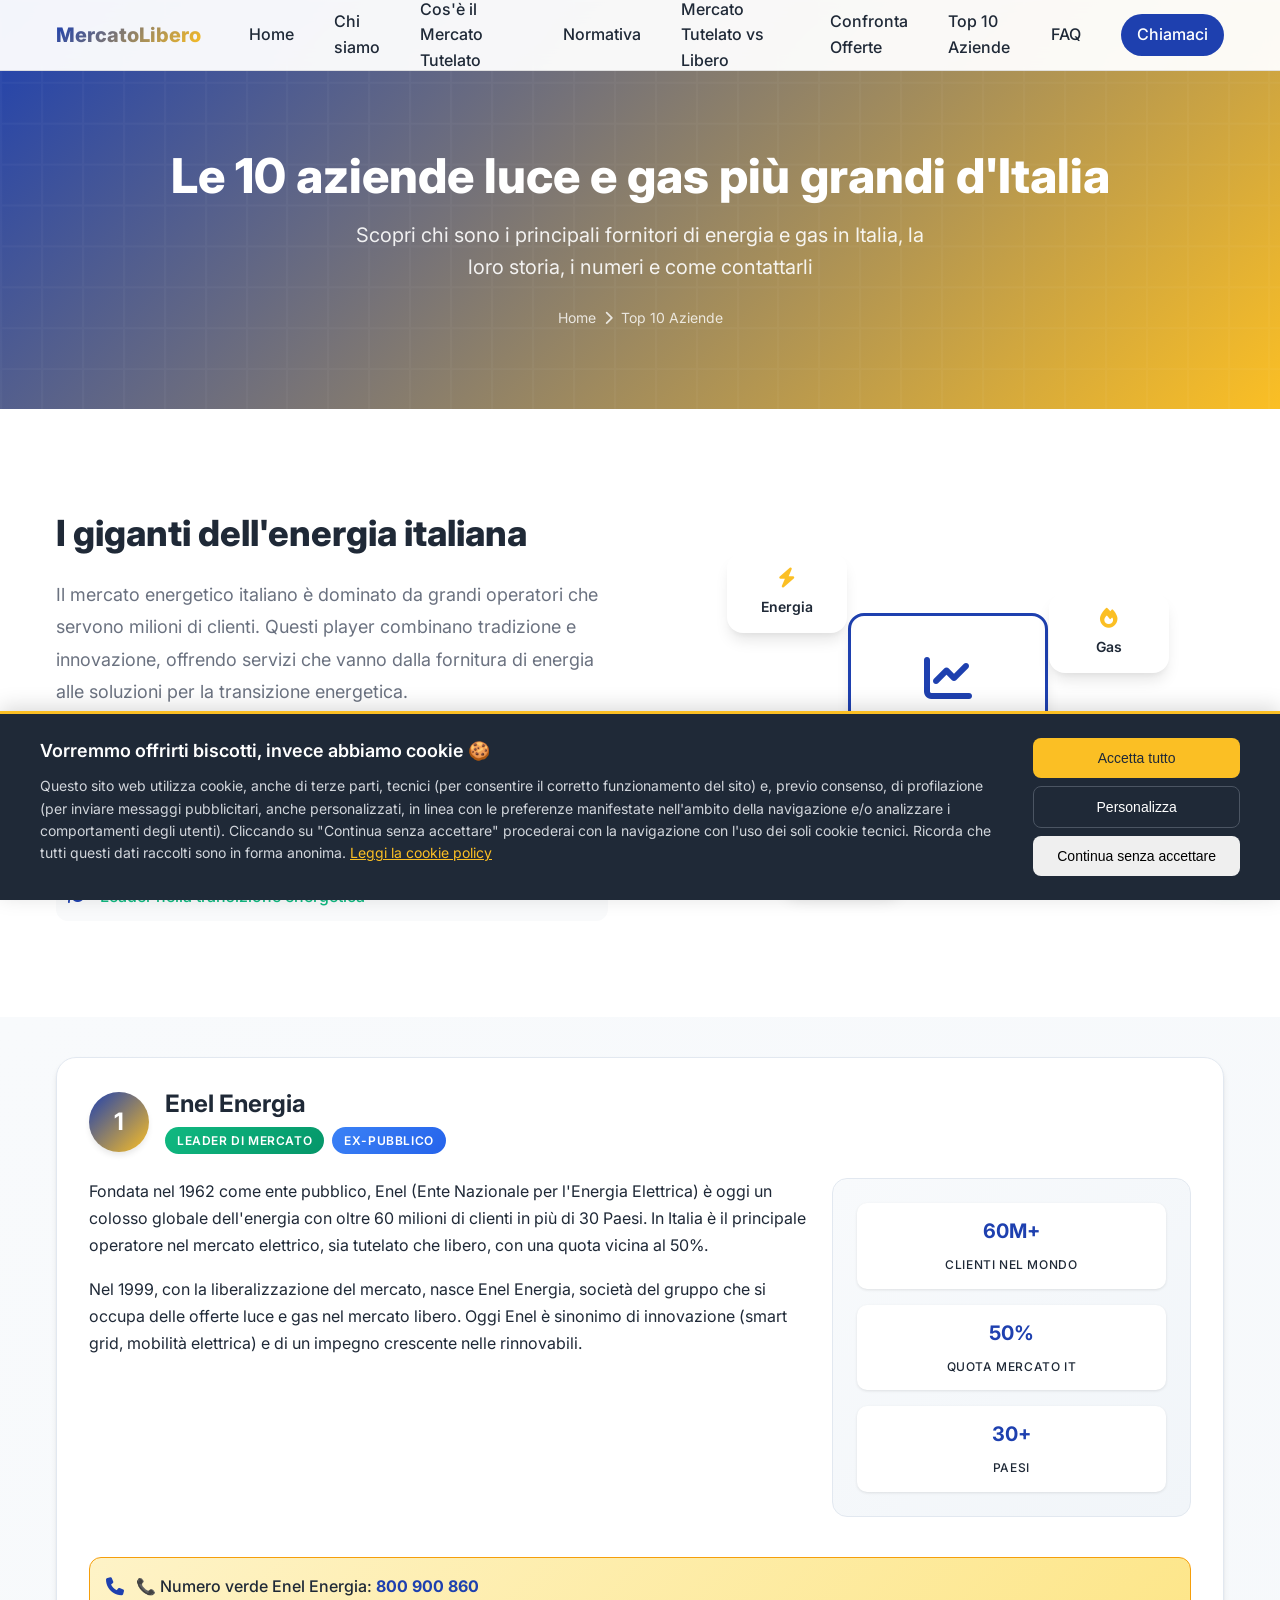
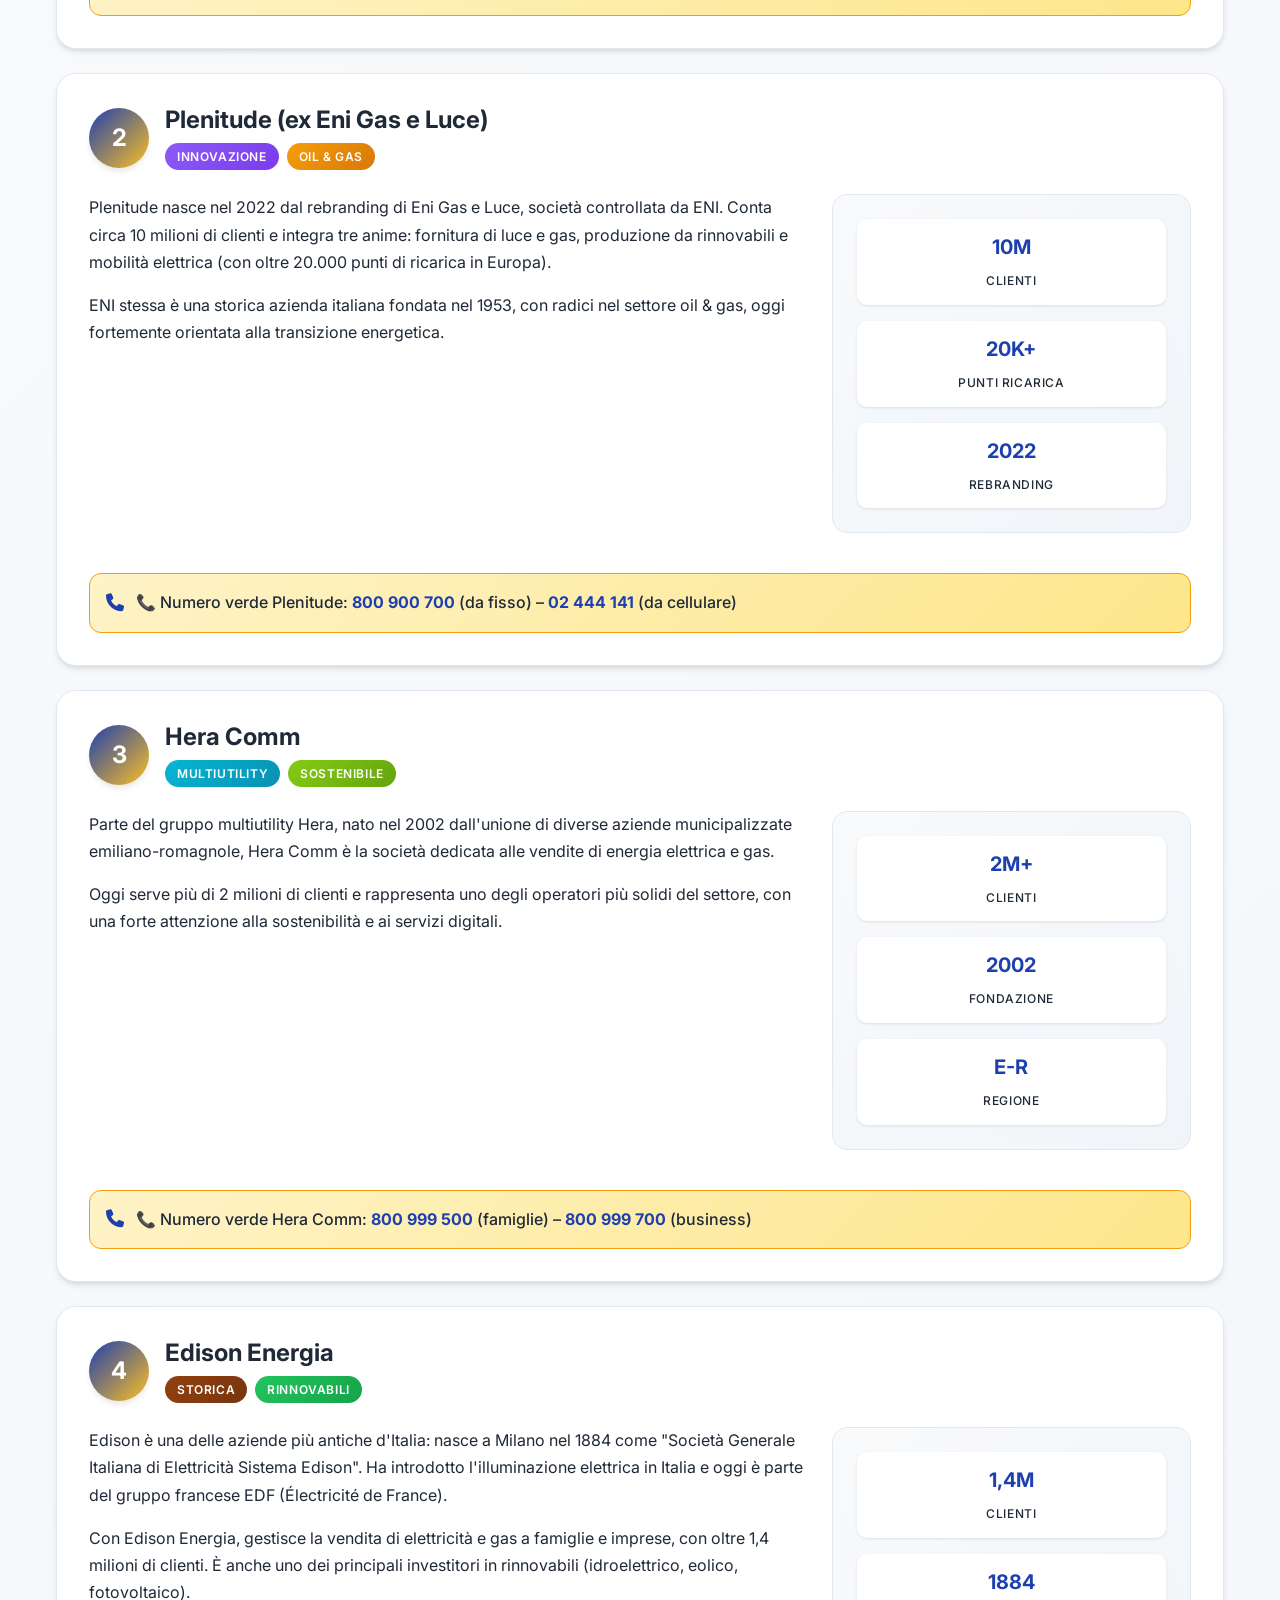
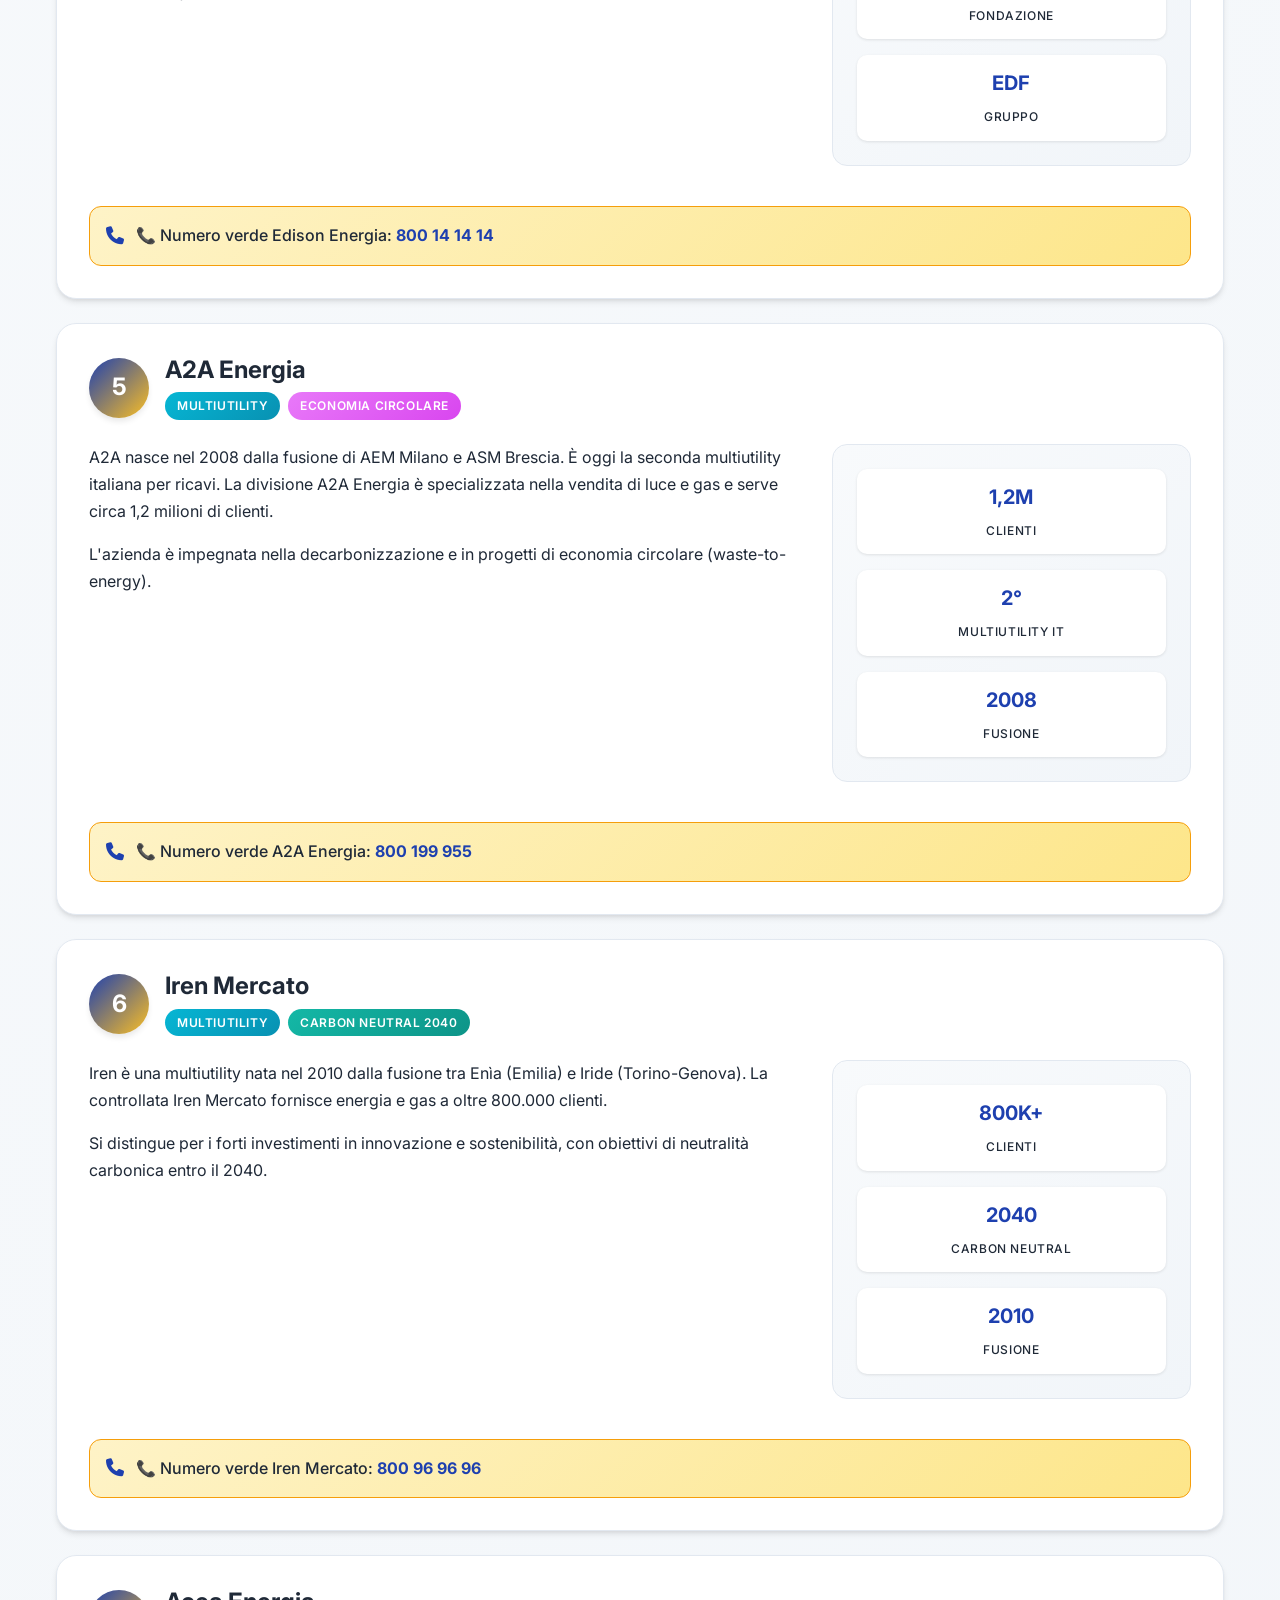
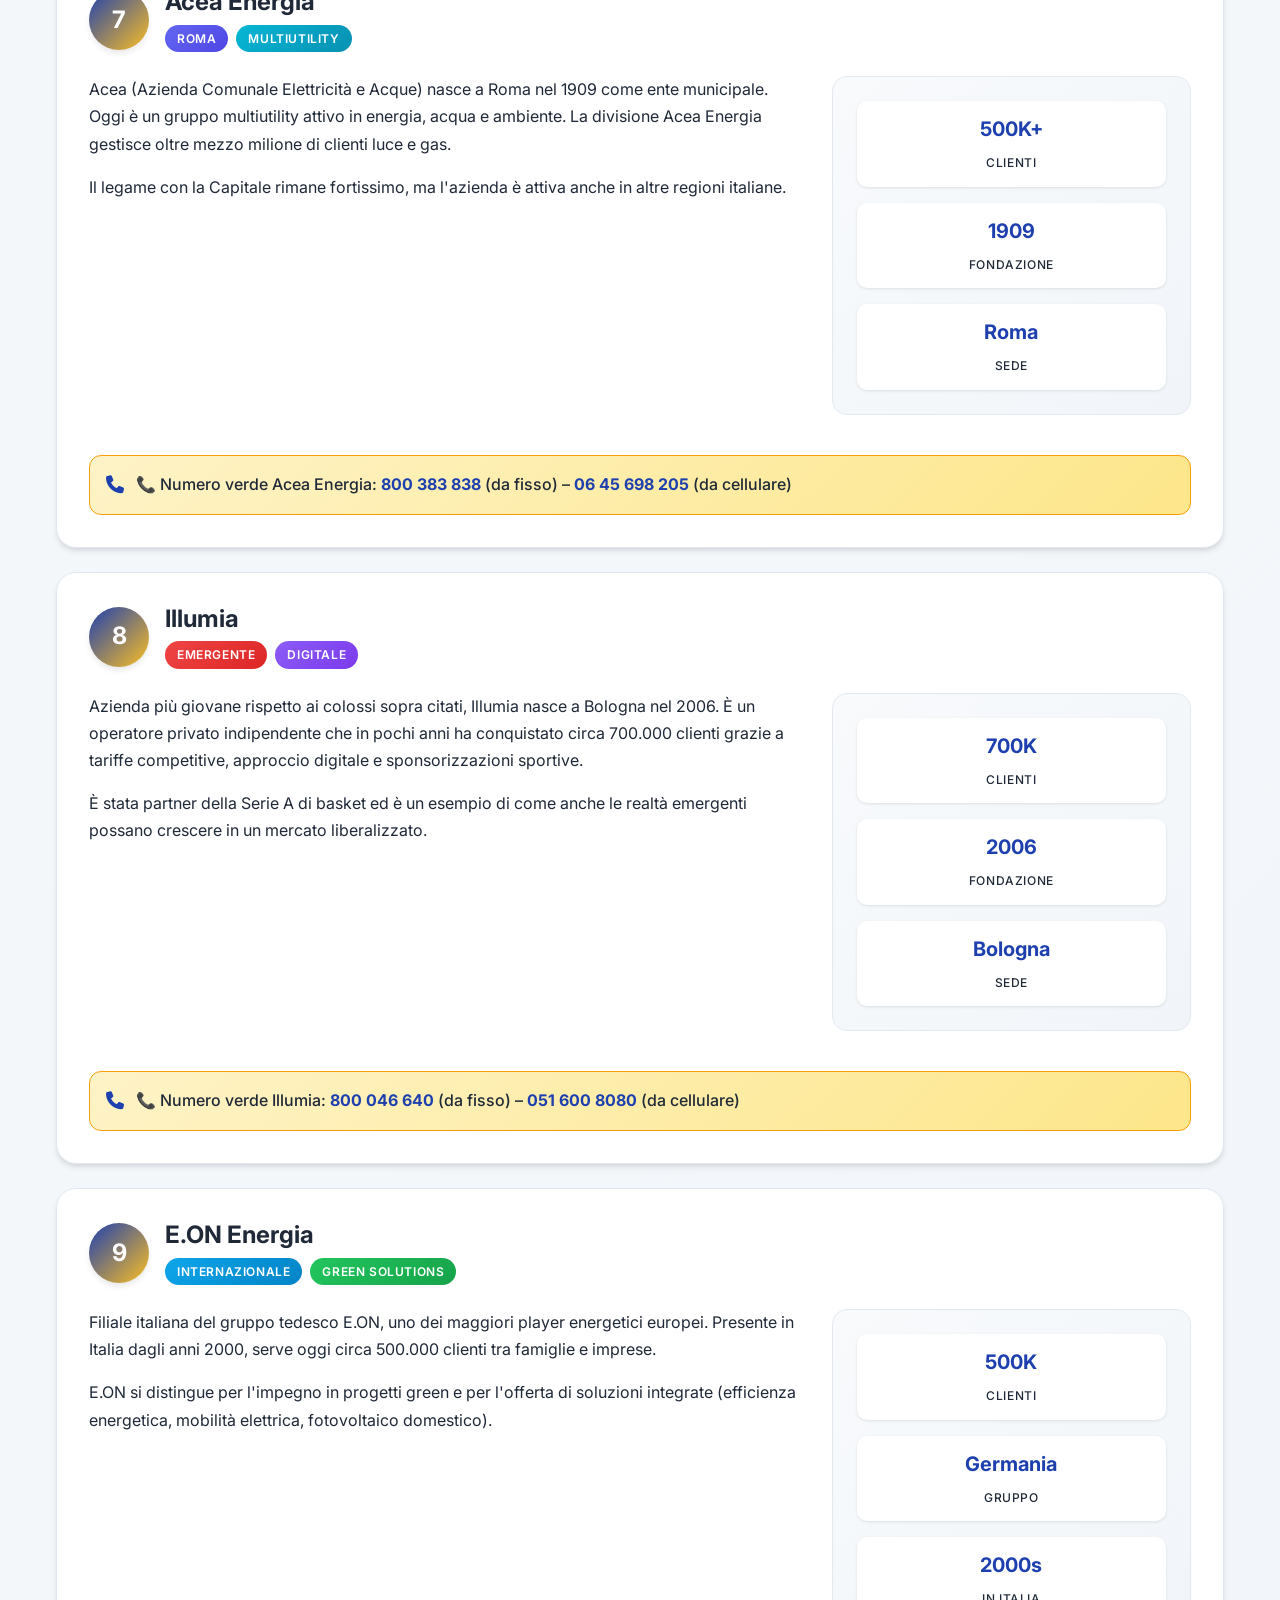
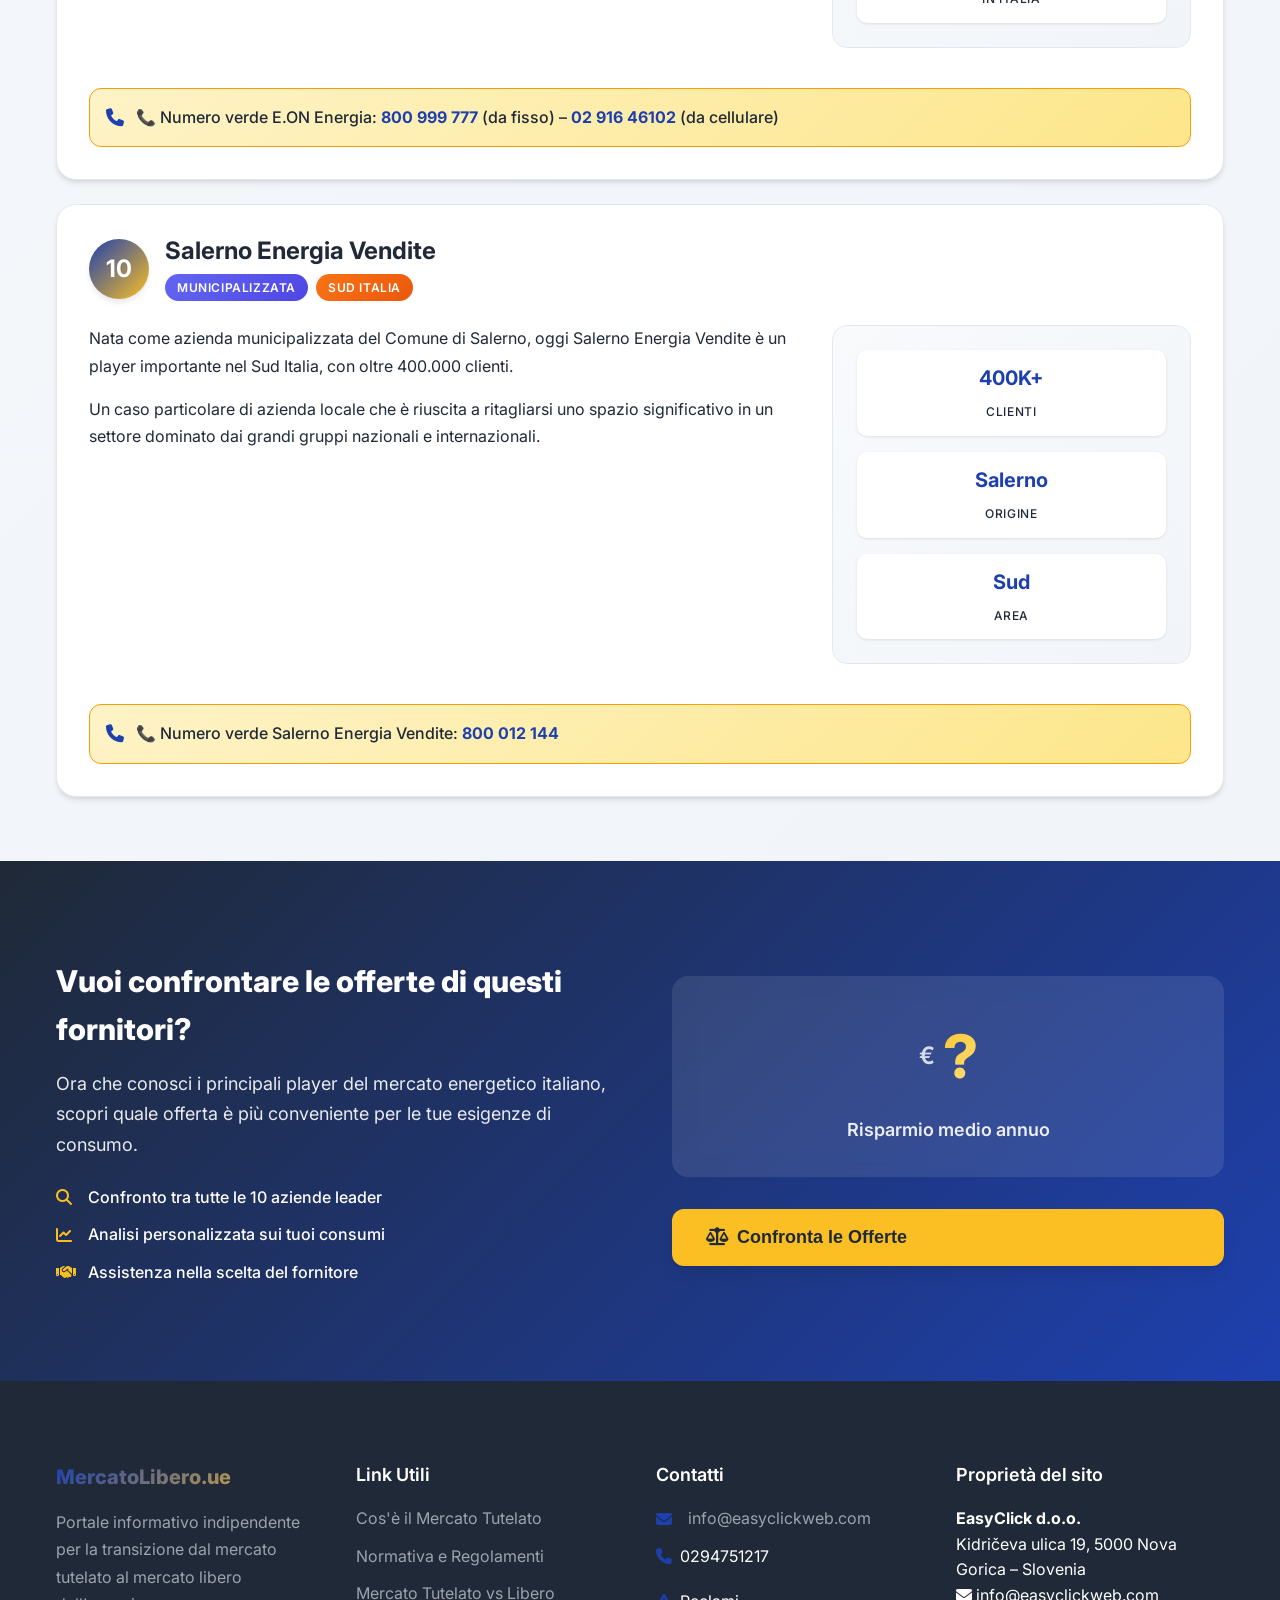
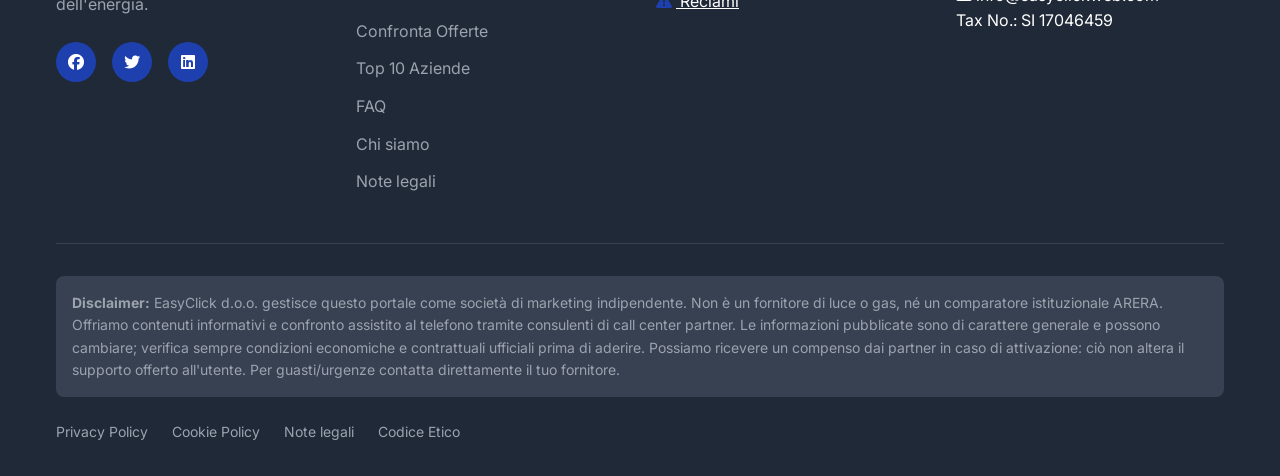
==== commit 1071bd8f: "Aggiunto numero di telefono cliccabile nel footer di tutte le pagine" ====
--- a/aziende-luce-gas.html
+++ b/aziende-luce-gas.html
@@ -612,6 +612,7 @@
                     <h4 class="footer-subtitle">Contatti</h4>
                     <div class="footer-contact">
                         <p><i class="fas fa-envelope"></i> info@easyclickweb.com</p>
+                        <p><a href="tel:0294751217" style="color: #fff; text-decoration: none;"><i class="fas fa-phone"></i> 0294751217</a></p>
                     </div>
                     <div class="footer-contact" style="margin-top: 20px;">
                         <p><a href="mailto:reclami@easyclickweb.com" style="color: #fff; text-decoration: underline;"><i class="fas fa-exclamation-triangle"></i> Reclami</a></p>
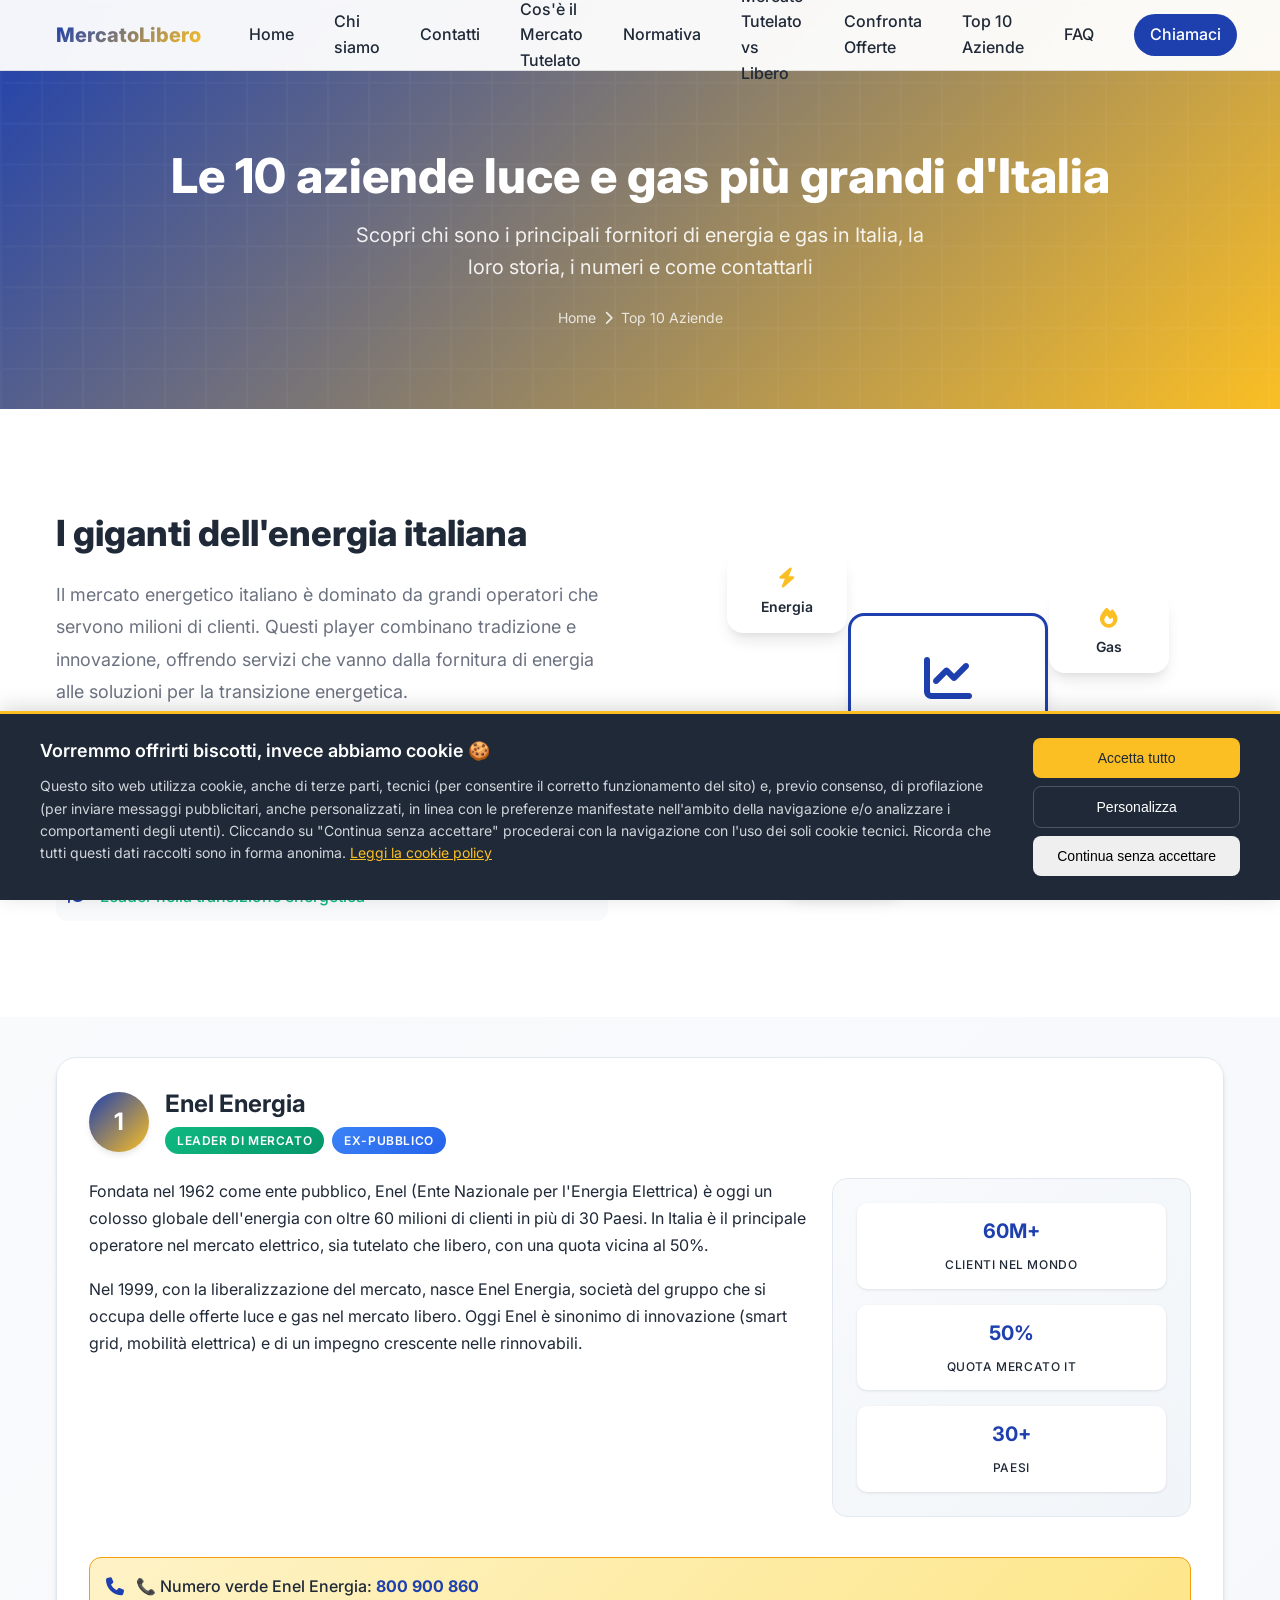
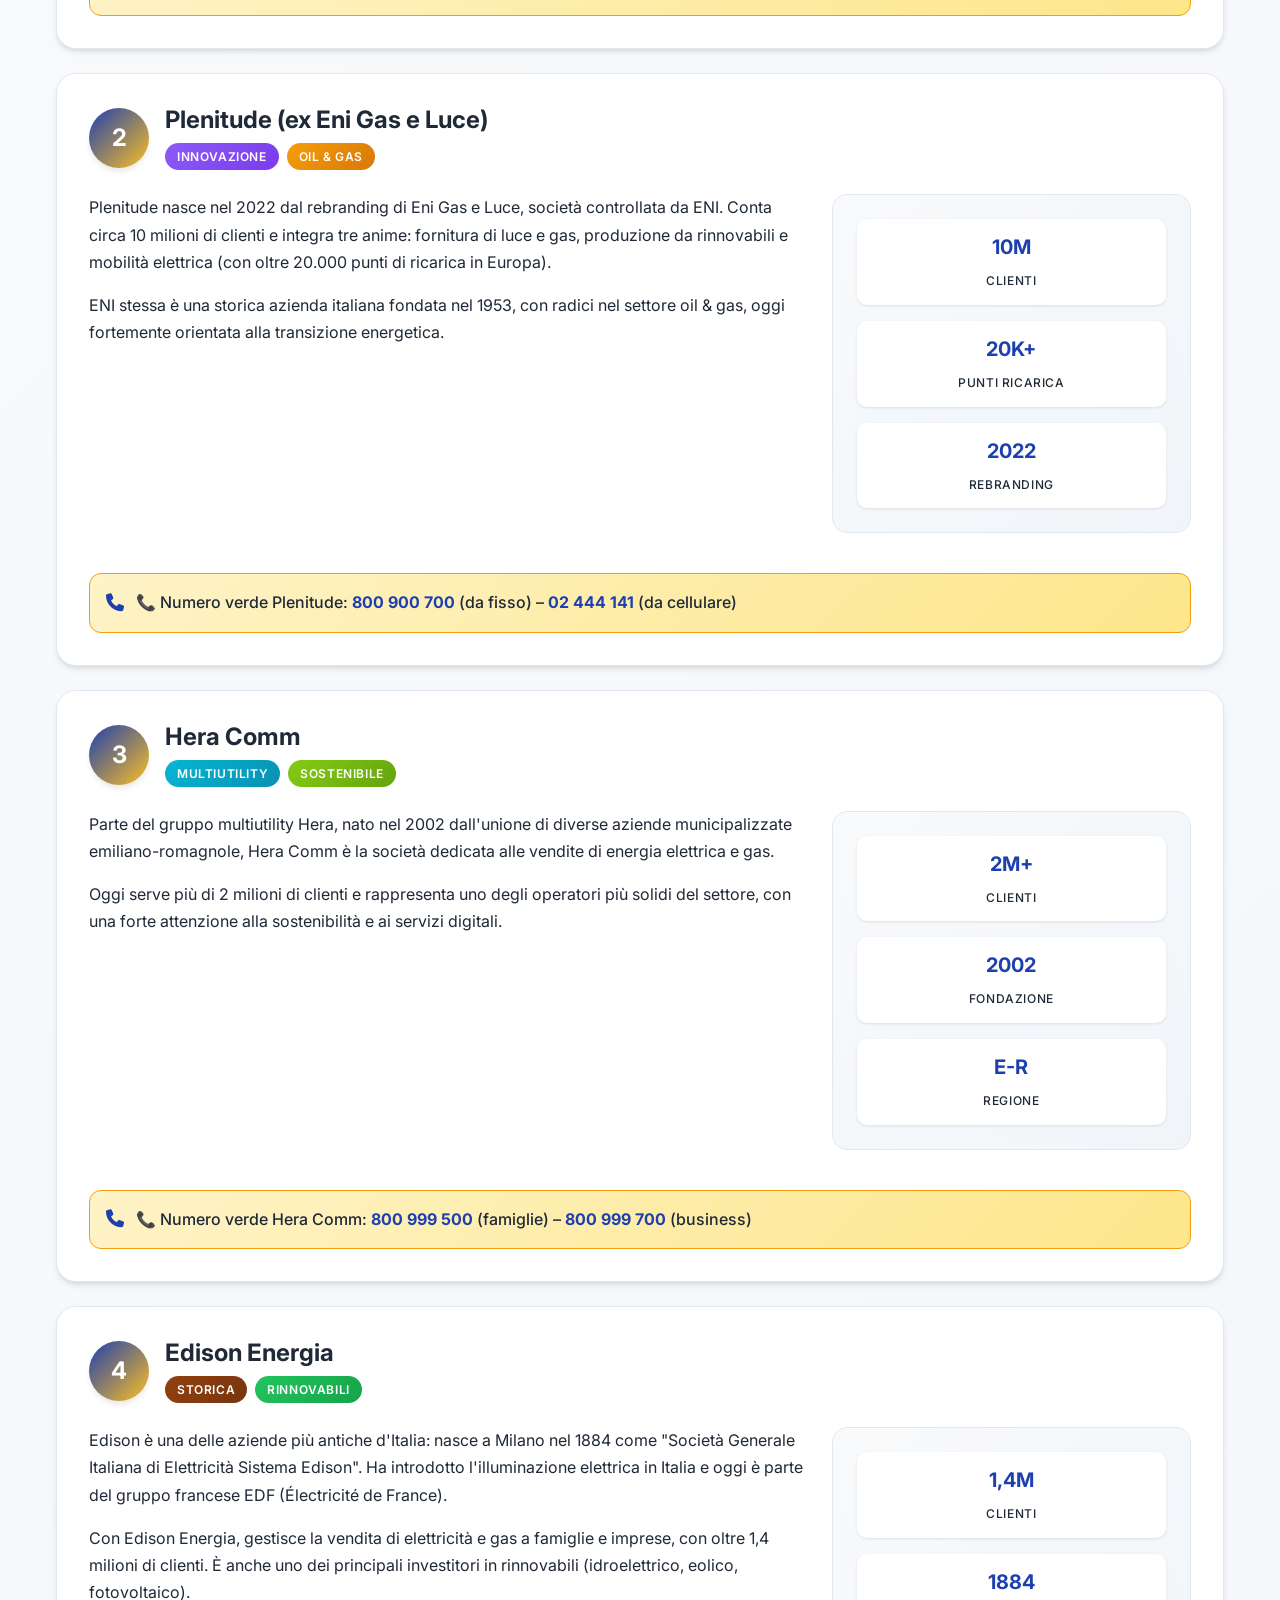
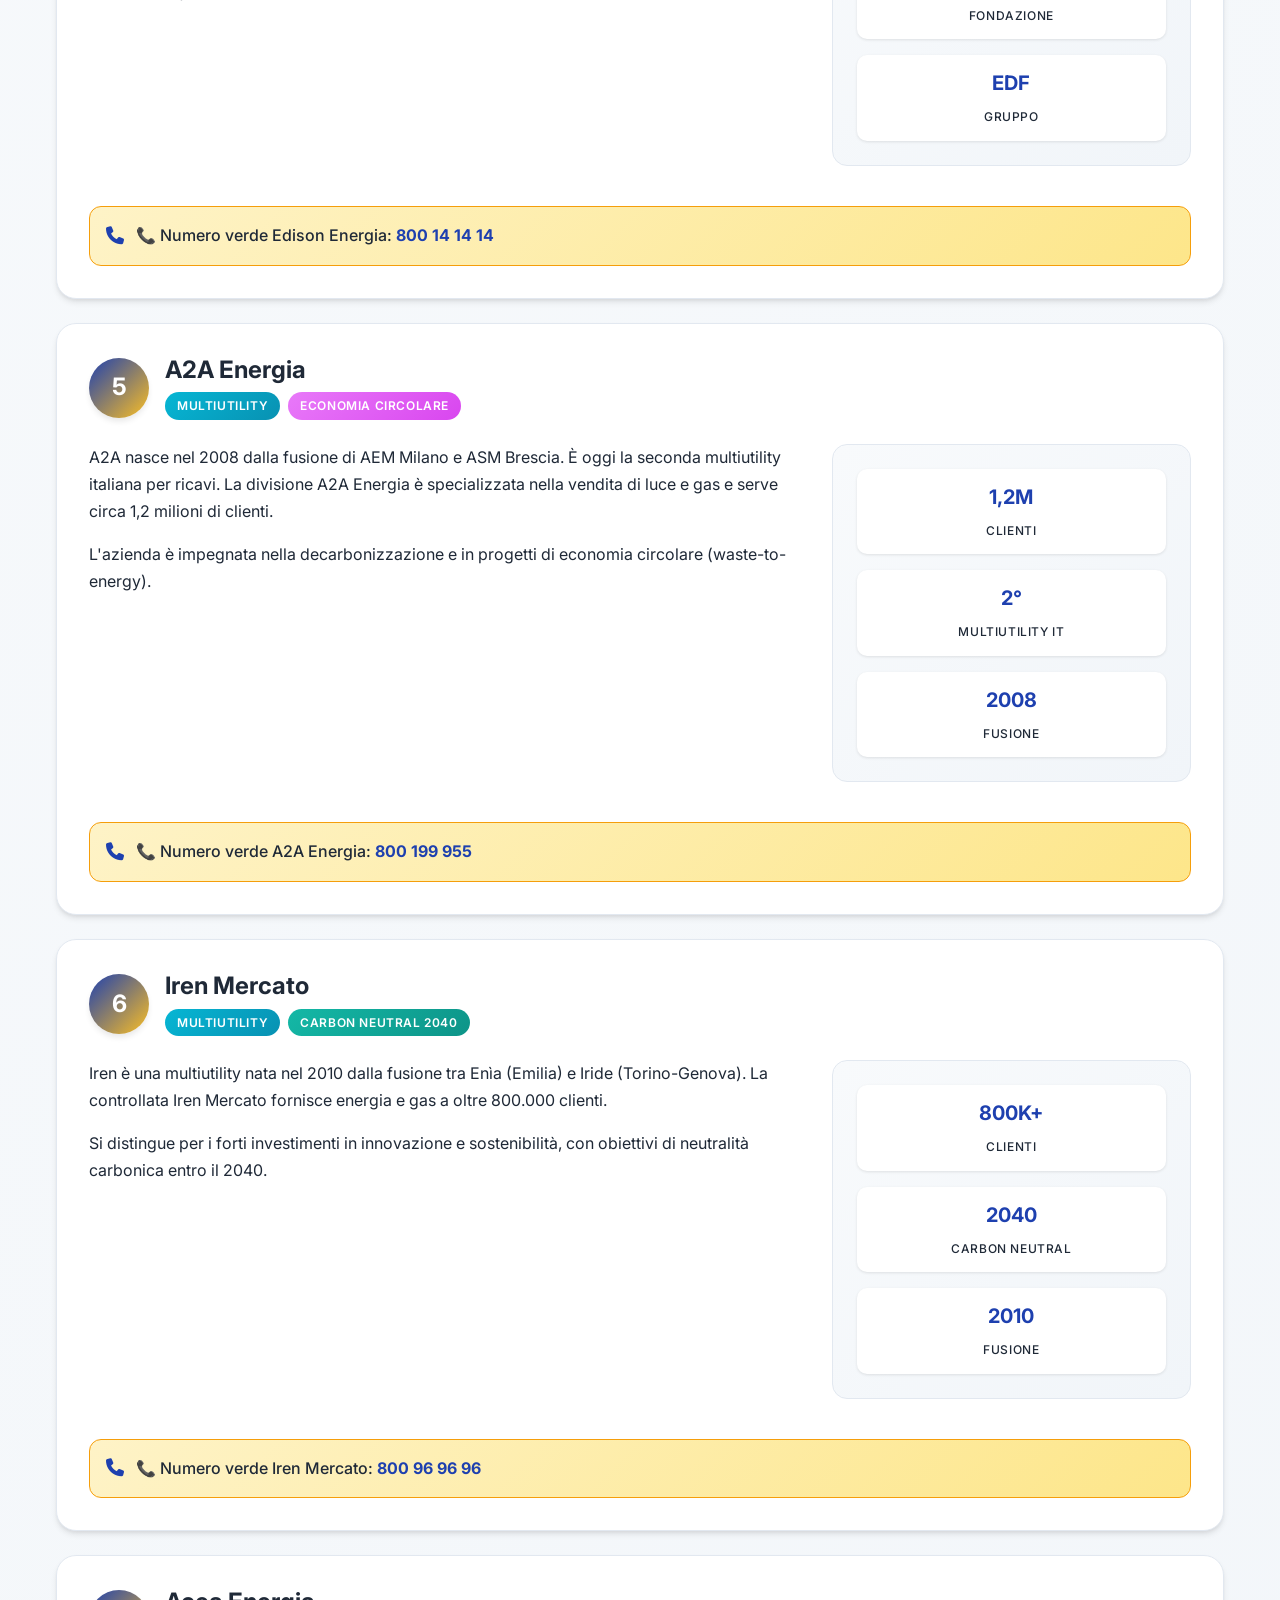
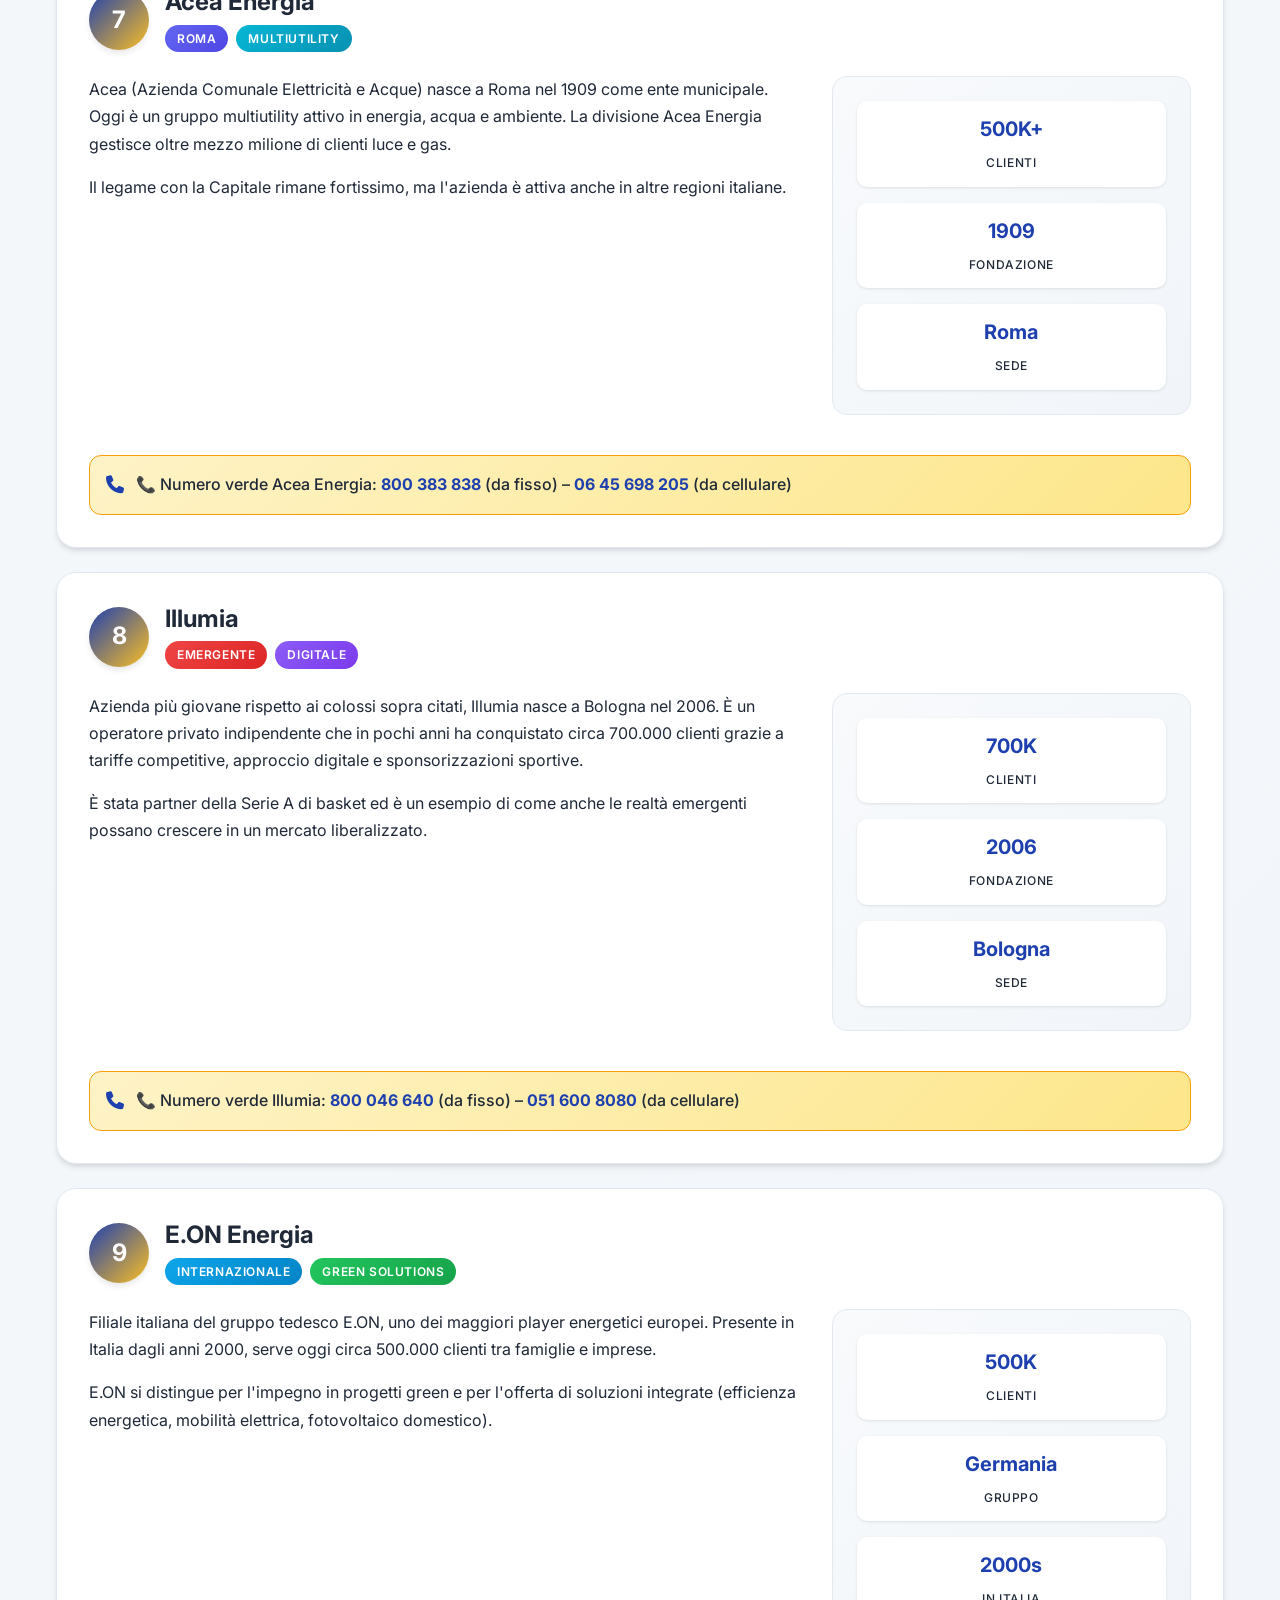
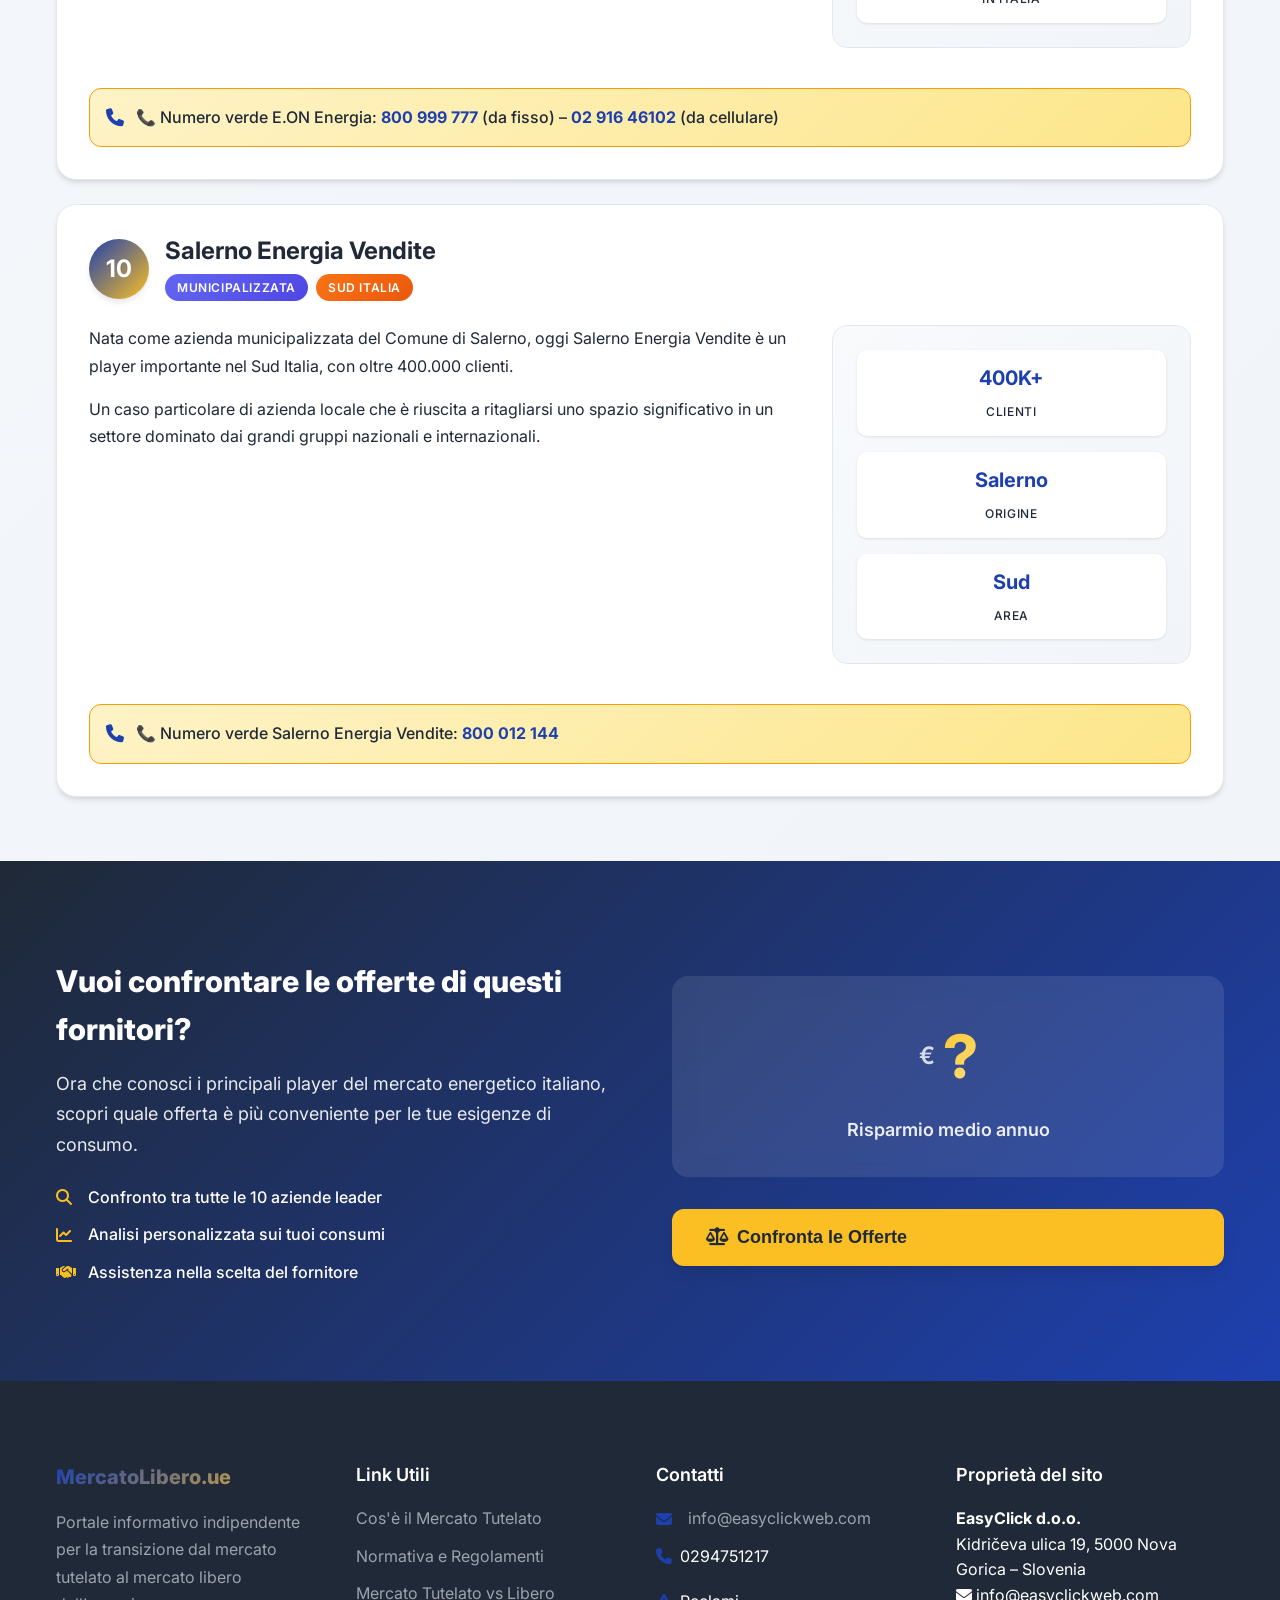
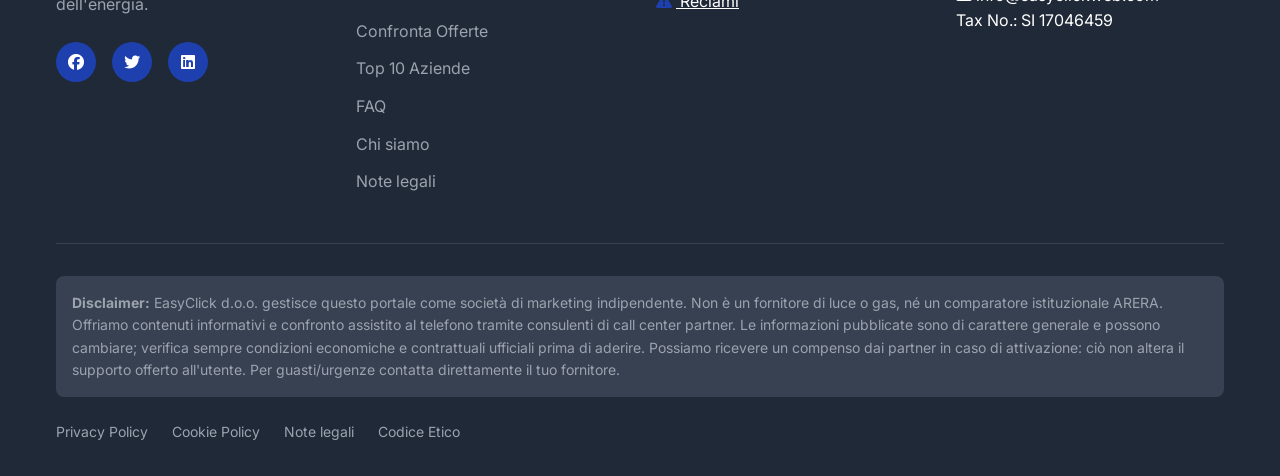
==== commit 37325353: "Aggiunta pagina Contatti con link in navbar e footer/cookie corretti" ====
--- a/aziende-luce-gas.html
+++ b/aziende-luce-gas.html
@@ -38,6 +38,7 @@
             <div class="nav-menu" id="navMenu">
                 <a href="index.html" class="nav-link">Home</a>
                 <a href="chi-siamo.html" class="nav-link">Chi siamo</a>
+                <a href="contatti.html" class="nav-link">Contatti</a>
                 <a href="mercato-tutelato.html" class="nav-link">Cos'è il Mercato Tutelato</a>
                 <a href="normativa.html" class="nav-link">Normativa</a>
                 <a href="confronto.html" class="nav-link">Mercato Tutelato vs Libero</a>
